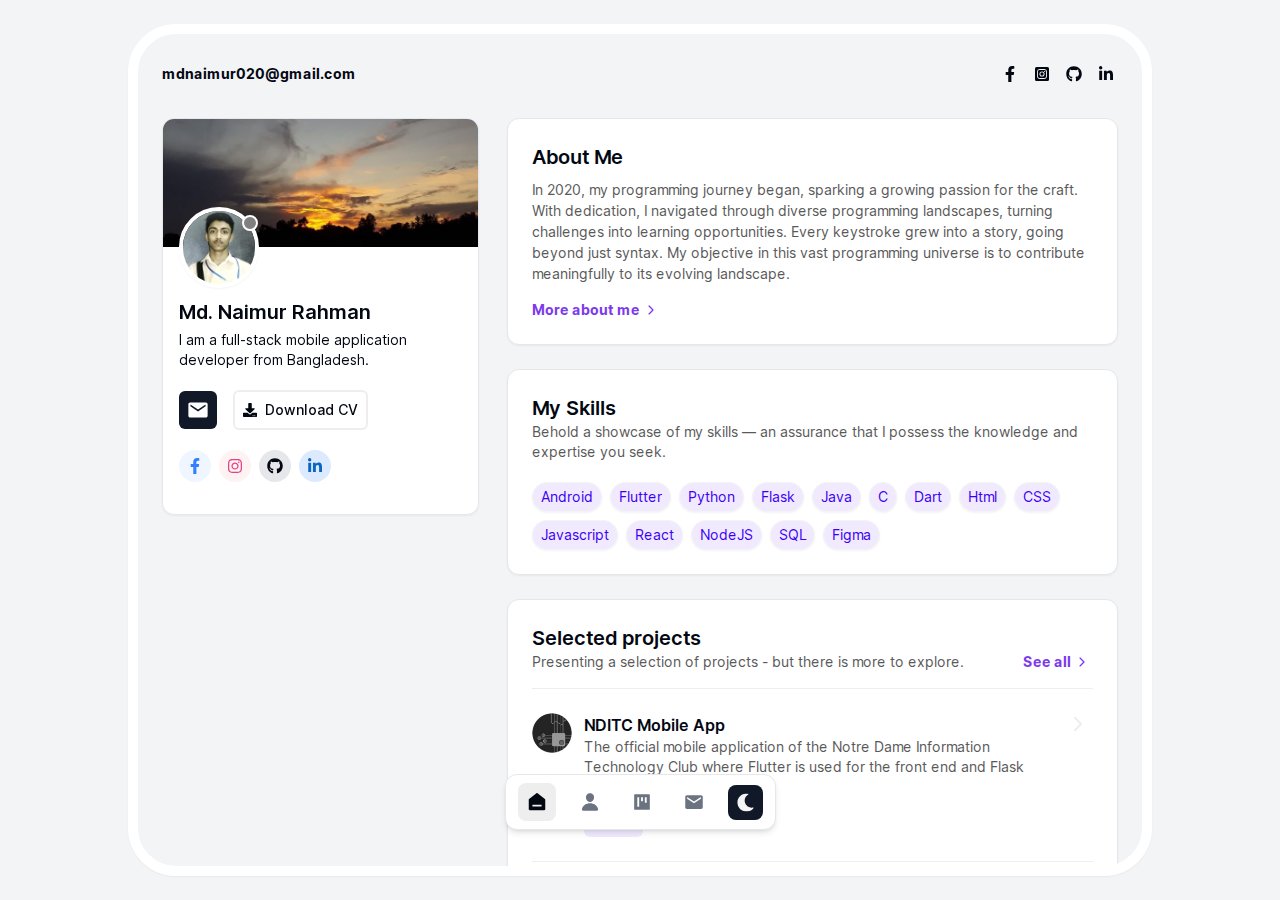
==== index.html @ 9ccd1af1 "Updates" ====
<!DOCTYPE html><html lang="en"><head><meta charSet="utf-8"/><meta name="viewport" content="width=device-width, initial-scale=1"/><link rel="preload" as="image" href="/images/cover.jpg"/><link rel="preload" as="image" href="/images/icons/nditc.png"/><link rel="preload" as="image" href="/images/icons/aide-assistant.jpeg"/><link rel="preload" as="image" href="/images/icons/askme.jpg"/><link rel="stylesheet" href="/_next/static/css/7a437bba90729d8f.css" crossorigin="" data-precedence="next"/><link rel="preload" as="script" fetchPriority="low" href="/_next/static/chunks/webpack-41cc32dece603a64.js" crossorigin=""/><script src="/_next/static/chunks/fd9d1056-c50cb70e7323352b.js" async="" crossorigin=""></script><script src="/_next/static/chunks/69-147bc4b2eac855f8.js" async="" crossorigin=""></script><script src="/_next/static/chunks/main-app-5b58b60e78ef68ae.js" async="" crossorigin=""></script><script src="/_next/static/chunks/250-7c9030cc7ca30e84.js" async=""></script><script src="/_next/static/chunks/749-1c151dd33ffb98e5.js" async=""></script><script src="/_next/static/chunks/app/page-8432485590ad1413.js" async=""></script><script src="/_next/static/chunks/app/not-found-9308281bec624e65.js" async=""></script><script src="/_next/static/chunks/5e22fd23-24fcd97c27ac4fe1.js" async=""></script><script src="/_next/static/chunks/94730671-83e2b30cf117d4aa.js" async=""></script><script src="/_next/static/chunks/9c4e2130-3d449da13546b850.js" async=""></script><script src="/_next/static/chunks/8e1d74a4-93716124d8e223fe.js" async=""></script><script src="/_next/static/chunks/479ba886-83ba6cbb63354b91.js" async=""></script><script src="/_next/static/chunks/35-6d5cb85ae615ccb4.js" async=""></script><script src="/_next/static/chunks/app/layout-26a3b3a90dadbbe2.js" async=""></script><link rel="preload" href="https://www.googletagmanager.com/gtag/js?id=G-RDVW4QEG7M" as="script"/><title>Md. Naimur Rahman</title><meta name="description" content="A full-stack mobile application developer with expertise in native Android application development, cross-platform application development with Flutter and backend development."/><meta name="author" content="Md. Naimur Rahman"/><link rel="manifest" href="https://mdnaimur0.github.io/manifest.json"/><meta name="keywords" content="Md. Naimur Rahman,naimur,mdnaimur,mdnaimur020,portfolio,website"/><meta name="creator" content="Md. Naimur Rahman"/><meta name="publisher" content="Md. Naimur Rahman"/><link rel="canonical" href="https://mdnaimur0.github.io/"/><meta name="google-site-verification" content="Xtjpzqm-ULL5RGBrvgc3NCIFp7jcQKL1RV1DxEjSZ-Q"/><meta property="og:title" content="Md. Naimur Rahman"/><meta property="og:description" content="A full-stack mobile application developer with expertise in native Android application development, cross-platform application development with Flutter and backend development."/><meta property="og:image:type" content="image/png"/><meta property="og:image:width" content="1200"/><meta property="og:image:height" content="630"/><meta property="og:image" content="https://mdnaimur0.github.io/opengraph-image.png?9628eace7b3c7e8d"/><meta name="twitter:card" content="summary_large_image"/><meta name="twitter:title" content="Md. Naimur Rahman"/><meta name="twitter:description" content="A full-stack mobile application developer with expertise in native Android application development, cross-platform application development with Flutter and backend development."/><meta name="twitter:image:type" content="image/png"/><meta name="twitter:image:width" content="1200"/><meta name="twitter:image:height" content="630"/><meta name="twitter:image" content="https://mdnaimur0.github.io/opengraph-image.png?9628eace7b3c7e8d"/><link rel="icon" href="/favicon.ico" type="image/x-icon" sizes="16x16"/><link rel="icon" href="/icon.png?e217e42e6c603a97" type="image/png" sizes="512x512"/><link rel="apple-touch-icon" href="/apple-icon.png?480850b7475132ea" type="image/png" sizes="180x180"/><script src="/_next/static/chunks/polyfills-c67a75d1b6f99dc8.js" crossorigin="" noModule=""></script></head><body class="__className_aaf875"><script>!function(){try{var d=document.documentElement,c=d.classList;c.remove('light','dark');var e=localStorage.getItem('theme');if(e){c.add(e|| '')}else{c.add('light');}if(e==='light'||e==='dark'||!e)d.style.colorScheme=e||'light'}catch(t){}}();</script><div class="flex h-full w-full flex-col overflow-hidden md:max-w-5xl md:rounded-[48px] md:border-[10px] md:border-background md:shadow-sm md:dark:border-secondary"><div class="overflow-auto md:py-5"><div class="mt-2 flex flex-wrap items-center justify-between gap-2 px-6 py-2 md:mt-0"><a href="mailto:mdnaimur020@gmail.com" target="_blank" class="text-sm font-[700] text-foreground">mdnaimur020@gmail.com</a><div class="flex gap-2"><a href="https://www.facebook.com/mdnaimur020" target="_blank" class="p-1 hover:text-primary" aria-label="Facebook account"><svg stroke="currentColor" fill="currentColor" stroke-width="0" viewBox="0 0 320 512" height="1em" width="1em" xmlns="http://www.w3.org/2000/svg"><path d="M279.14 288l14.22-92.66h-88.91v-60.13c0-25.35 12.42-50.06 52.24-50.06h40.42V6.26S260.43 0 225.36 0c-73.22 0-121.08 44.38-121.08 124.72v70.62H22.89V288h81.39v224h100.17V288z"></path></svg></a><a href="https://www.instagram.com/its_naimur" target="_blank" class="p-1  hover:text-primary" aria-label="Instagram account"><svg stroke="currentColor" fill="currentColor" stroke-width="0" viewBox="0 0 448 512" height="1em" width="1em" xmlns="http://www.w3.org/2000/svg"><path d="M224,202.66A53.34,53.34,0,1,0,277.36,256,53.38,53.38,0,0,0,224,202.66Zm124.71-41a54,54,0,0,0-30.41-30.41c-21-8.29-71-6.43-94.3-6.43s-73.25-1.93-94.31,6.43a54,54,0,0,0-30.41,30.41c-8.28,21-6.43,71.05-6.43,94.33S91,329.26,99.32,350.33a54,54,0,0,0,30.41,30.41c21,8.29,71,6.43,94.31,6.43s73.24,1.93,94.3-6.43a54,54,0,0,0,30.41-30.41c8.35-21,6.43-71.05,6.43-94.33S357.1,182.74,348.75,161.67ZM224,338a82,82,0,1,1,82-82A81.9,81.9,0,0,1,224,338Zm85.38-148.3a19.14,19.14,0,1,1,19.13-19.14A19.1,19.1,0,0,1,309.42,189.74ZM400,32H48A48,48,0,0,0,0,80V432a48,48,0,0,0,48,48H400a48,48,0,0,0,48-48V80A48,48,0,0,0,400,32ZM382.88,322c-1.29,25.63-7.14,48.34-25.85,67s-41.4,24.63-67,25.85c-26.41,1.49-105.59,1.49-132,0-25.63-1.29-48.26-7.15-67-25.85s-24.63-41.42-25.85-67c-1.49-26.42-1.49-105.61,0-132,1.29-25.63,7.07-48.34,25.85-67s41.47-24.56,67-25.78c26.41-1.49,105.59-1.49,132,0,25.63,1.29,48.33,7.15,67,25.85s24.63,41.42,25.85,67.05C384.37,216.44,384.37,295.56,382.88,322Z"></path></svg></a><a href="https://github.com/mdnaimur0" target="_blank" class="p-1  hover:text-primary" aria-label="Github account"><svg stroke="currentColor" fill="currentColor" stroke-width="0" viewBox="0 0 496 512" height="1em" width="1em" xmlns="http://www.w3.org/2000/svg"><path d="M165.9 397.4c0 2-2.3 3.6-5.2 3.6-3.3.3-5.6-1.3-5.6-3.6 0-2 2.3-3.6 5.2-3.6 3-.3 5.6 1.3 5.6 3.6zm-31.1-4.5c-.7 2 1.3 4.3 4.3 4.9 2.6 1 5.6 0 6.2-2s-1.3-4.3-4.3-5.2c-2.6-.7-5.5.3-6.2 2.3zm44.2-1.7c-2.9.7-4.9 2.6-4.6 4.9.3 2 2.9 3.3 5.9 2.6 2.9-.7 4.9-2.6 4.6-4.6-.3-1.9-3-3.2-5.9-2.9zM244.8 8C106.1 8 0 113.3 0 252c0 110.9 69.8 205.8 169.5 239.2 12.8 2.3 17.3-5.6 17.3-12.1 0-6.2-.3-40.4-.3-61.4 0 0-70 15-84.7-29.8 0 0-11.4-29.1-27.8-36.6 0 0-22.9-15.7 1.6-15.4 0 0 24.9 2 38.6 25.8 21.9 38.6 58.6 27.5 72.9 20.9 2.3-16 8.8-27.1 16-33.7-55.9-6.2-112.3-14.3-112.3-110.5 0-27.5 7.6-41.3 23.6-58.9-2.6-6.5-11.1-33.3 2.6-67.9 20.9-6.5 69 27 69 27 20-5.6 41.5-8.5 62.8-8.5s42.8 2.9 62.8 8.5c0 0 48.1-33.6 69-27 13.7 34.7 5.2 61.4 2.6 67.9 16 17.7 25.8 31.5 25.8 58.9 0 96.5-58.9 104.2-114.8 110.5 9.2 7.9 17 22.9 17 46.4 0 33.7-.3 75.4-.3 83.6 0 6.5 4.6 14.4 17.3 12.1C428.2 457.8 496 362.9 496 252 496 113.3 383.5 8 244.8 8zM97.2 352.9c-1.3 1-1 3.3.7 5.2 1.6 1.6 3.9 2.3 5.2 1 1.3-1 1-3.3-.7-5.2-1.6-1.6-3.9-2.3-5.2-1zm-10.8-8.1c-.7 1.3.3 2.9 2.3 3.9 1.6 1 3.6.7 4.3-.7.7-1.3-.3-2.9-2.3-3.9-2-.6-3.6-.3-4.3.7zm32.4 35.6c-1.6 1.3-1 4.3 1.3 6.2 2.3 2.3 5.2 2.6 6.5 1 1.3-1.3.7-4.3-1.3-6.2-2.2-2.3-5.2-2.6-6.5-1zm-11.4-14.7c-1.6 1-1.6 3.6 0 5.9 1.6 2.3 4.3 3.3 5.6 2.3 1.6-1.3 1.6-3.9 0-6.2-1.4-2.3-4-3.3-5.6-2z"></path></svg></a><a href="https://www.linkedin.com/in/mdnaimur" target="_blank" class="p-1  hover:text-primary" aria-label="Linkedin account"><svg stroke="currentColor" fill="currentColor" stroke-width="0" viewBox="0 0 448 512" height="1em" width="1em" xmlns="http://www.w3.org/2000/svg"><path d="M100.28 448H7.4V148.9h92.88zM53.79 108.1C24.09 108.1 0 83.5 0 53.8a53.79 53.79 0 0 1 107.58 0c0 29.7-24.1 54.3-53.79 54.3zM447.9 448h-92.68V302.4c0-34.7-.7-79.2-48.29-79.2-48.29 0-55.69 37.7-55.69 76.7V448h-92.78V148.9h89.08v40.8h1.3c12.4-23.5 42.69-48.3 87.88-48.3 94 0 111.28 61.9 111.28 142.3V448z"></path></svg></a></div></div><main class="flex-grow"><div class="grid auto-cols-fr grid-cols-[1fr] grid-rows-[auto] items-start gap-x-7 gap-y-6 p-6 md:grid-cols-[.7fr_1fr] md:gap-y-7 lg:grid-cols-[.52fr_1fr]"><div class="rounded-xl border bg-background text-foreground shadow-sm dark:bg-secondary overflow-hidden md:sticky md:top-3 undefined" style="text-decoration:none"><img class="w-full z-0 h-24 md:h-32 object-cover" src="/images/cover.jpg" alt="Sky Background"/><div class="-mt-10 px-4 text-center md:text-start"><div class="z-10 relative inline-block mb-1"><img alt="Md. Naimur Rahman" loading="lazy" width="80" height="80" decoding="async" data-nimg="1" class="rounded-full border-4 border-[white] shadow-sm undefined" style="color:transparent" src="/images/md-naimur-rahman-80.jpg"/><div class="absolute top-2 right-px w-4 h-4 rounded-full bg-[grey] border-2 border-[white]" title="Not Available"></div></div><h1 class="mb-1 text-xl font-[600]">Md. Naimur Rahman</h1><p class="mb-5 text-sm grey">I am a full-stack mobile application developer from Bangladesh.</p><div class="flex gap-4 mb-5 items-center justify-center md:justify-start"><a title="Contact" class="flex items-center" href="/contact/"><svg stroke="currentColor" fill="currentColor" stroke-width="0" viewBox="0 0 512 512" class="p-2 text-background bg-secondary-foreground rounded-md hover:bg-slate-600 hover:scale-95" height="38" width="38" xmlns="http://www.w3.org/2000/svg"><path d="M437.332 80H74.668C51.199 80 32 99.198 32 122.667v266.666C32 412.802 51.199 432 74.668 432h362.664C460.801 432 480 412.802 480 389.333V122.667C480 99.198 460.801 80 437.332 80zM432 170.667L256 288 80 170.667V128l176 117.333L432 128v42.667z"></path></svg></a><a class="flex w-fit items-center gap-2 rounded-md border-2 border-divider px-2 py-2 text-sm font-[500] text-foreground transition duration-300 ease-in-out hover:scale-95 hover:border-foreground hover:bg-foreground hover:text-background" href="/files/cv-of-mdnaimur020@gmail.com.pdf" target="_blank"><svg stroke="currentColor" fill="currentColor" stroke-width="0" viewBox="0 0 512 512" height="1em" width="1em" xmlns="http://www.w3.org/2000/svg"><path d="M216 0h80c13.3 0 24 10.7 24 24v168h87.7c17.8 0 26.7 21.5 14.1 34.1L269.7 378.3c-7.5 7.5-19.8 7.5-27.3 0L90.1 226.1c-12.6-12.6-3.7-34.1 14.1-34.1H192V24c0-13.3 10.7-24 24-24zm296 376v112c0 13.3-10.7 24-24 24H24c-13.3 0-24-10.7-24-24V376c0-13.3 10.7-24 24-24h146.7l49 49c20.1 20.1 52.5 20.1 72.6 0l49-49H488c13.3 0 24 10.7 24 24zm-124 88c0-11-9-20-20-20s-20 9-20 20 9 20 20 20 20-9 20-20zm64 0c0-11-9-20-20-20s-20 9-20 20 9 20 20 20 20-9 20-20z"></path></svg> Download CV</a></div><div class="flex items-center justify-center gap-2 mb-8 md:justify-start"><a href="https://www.facebook.com/mdnaimur020" target="_blank" class="rounded-full bg-blue-50 p-2 text-[#337fff] hover:-translate-y-px dark:bg-[#526f9e77]" aria-label="Facebook account"><svg stroke="currentColor" fill="currentColor" stroke-width="0" viewBox="0 0 320 512" height="1em" width="1em" xmlns="http://www.w3.org/2000/svg"><path d="M279.14 288l14.22-92.66h-88.91v-60.13c0-25.35 12.42-50.06 52.24-50.06h40.42V6.26S260.43 0 225.36 0c-73.22 0-121.08 44.38-121.08 124.72v70.62H22.89V288h81.39v224h100.17V288z"></path></svg></a><a href="https://www.instagram.com/its_naimur" target="_blank" class="rounded-full bg-red-50 p-2 text-[#e44385] hover:-translate-y-px dark:bg-[#7b5b5b76]" aria-label="Instagram account"><svg stroke="currentColor" fill="currentColor" stroke-width="0" viewBox="0 0 448 512" height="1em" width="1em" xmlns="http://www.w3.org/2000/svg"><path d="M224.1 141c-63.6 0-114.9 51.3-114.9 114.9s51.3 114.9 114.9 114.9S339 319.5 339 255.9 287.7 141 224.1 141zm0 189.6c-41.1 0-74.7-33.5-74.7-74.7s33.5-74.7 74.7-74.7 74.7 33.5 74.7 74.7-33.6 74.7-74.7 74.7zm146.4-194.3c0 14.9-12 26.8-26.8 26.8-14.9 0-26.8-12-26.8-26.8s12-26.8 26.8-26.8 26.8 12 26.8 26.8zm76.1 27.2c-1.7-35.9-9.9-67.7-36.2-93.9-26.2-26.2-58-34.4-93.9-36.2-37-2.1-147.9-2.1-184.9 0-35.8 1.7-67.6 9.9-93.9 36.1s-34.4 58-36.2 93.9c-2.1 37-2.1 147.9 0 184.9 1.7 35.9 9.9 67.7 36.2 93.9s58 34.4 93.9 36.2c37 2.1 147.9 2.1 184.9 0 35.9-1.7 67.7-9.9 93.9-36.2 26.2-26.2 34.4-58 36.2-93.9 2.1-37 2.1-147.8 0-184.8zM398.8 388c-7.8 19.6-22.9 34.7-42.6 42.6-29.5 11.7-99.5 9-132.1 9s-102.7 2.6-132.1-9c-19.6-7.8-34.7-22.9-42.6-42.6-11.7-29.5-9-99.5-9-132.1s-2.6-102.7 9-132.1c7.8-19.6 22.9-34.7 42.6-42.6 29.5-11.7 99.5-9 132.1-9s102.7-2.6 132.1 9c19.6 7.8 34.7 22.9 42.6 42.6 11.7 29.5 9 99.5 9 132.1s2.7 102.7-9 132.1z"></path></svg></a><a href="https://github.com/mdnaimur0" target="_blank" class="rounded-full bg-gray-200 p-2 text-foreground hover:-translate-y-px dark:bg-gray-700" aria-label="Github account"><svg stroke="currentColor" fill="currentColor" stroke-width="0" viewBox="0 0 496 512" height="1em" width="1em" xmlns="http://www.w3.org/2000/svg"><path d="M165.9 397.4c0 2-2.3 3.6-5.2 3.6-3.3.3-5.6-1.3-5.6-3.6 0-2 2.3-3.6 5.2-3.6 3-.3 5.6 1.3 5.6 3.6zm-31.1-4.5c-.7 2 1.3 4.3 4.3 4.9 2.6 1 5.6 0 6.2-2s-1.3-4.3-4.3-5.2c-2.6-.7-5.5.3-6.2 2.3zm44.2-1.7c-2.9.7-4.9 2.6-4.6 4.9.3 2 2.9 3.3 5.9 2.6 2.9-.7 4.9-2.6 4.6-4.6-.3-1.9-3-3.2-5.9-2.9zM244.8 8C106.1 8 0 113.3 0 252c0 110.9 69.8 205.8 169.5 239.2 12.8 2.3 17.3-5.6 17.3-12.1 0-6.2-.3-40.4-.3-61.4 0 0-70 15-84.7-29.8 0 0-11.4-29.1-27.8-36.6 0 0-22.9-15.7 1.6-15.4 0 0 24.9 2 38.6 25.8 21.9 38.6 58.6 27.5 72.9 20.9 2.3-16 8.8-27.1 16-33.7-55.9-6.2-112.3-14.3-112.3-110.5 0-27.5 7.6-41.3 23.6-58.9-2.6-6.5-11.1-33.3 2.6-67.9 20.9-6.5 69 27 69 27 20-5.6 41.5-8.5 62.8-8.5s42.8 2.9 62.8 8.5c0 0 48.1-33.6 69-27 13.7 34.7 5.2 61.4 2.6 67.9 16 17.7 25.8 31.5 25.8 58.9 0 96.5-58.9 104.2-114.8 110.5 9.2 7.9 17 22.9 17 46.4 0 33.7-.3 75.4-.3 83.6 0 6.5 4.6 14.4 17.3 12.1C428.2 457.8 496 362.9 496 252 496 113.3 383.5 8 244.8 8zM97.2 352.9c-1.3 1-1 3.3.7 5.2 1.6 1.6 3.9 2.3 5.2 1 1.3-1 1-3.3-.7-5.2-1.6-1.6-3.9-2.3-5.2-1zm-10.8-8.1c-.7 1.3.3 2.9 2.3 3.9 1.6 1 3.6.7 4.3-.7.7-1.3-.3-2.9-2.3-3.9-2-.6-3.6-.3-4.3.7zm32.4 35.6c-1.6 1.3-1 4.3 1.3 6.2 2.3 2.3 5.2 2.6 6.5 1 1.3-1.3.7-4.3-1.3-6.2-2.2-2.3-5.2-2.6-6.5-1zm-11.4-14.7c-1.6 1-1.6 3.6 0 5.9 1.6 2.3 4.3 3.3 5.6 2.3 1.6-1.3 1.6-3.9 0-6.2-1.4-2.3-4-3.3-5.6-2z"></path></svg></a><a href="https://www.linkedin.com/in/mdnaimur" target="_blank" class="rounded-full bg-blue-100 p-2 text-[#0a66c2] hover:-translate-y-px dark:bg-[#36516c70]" aria-label="Linkedin account"><svg stroke="currentColor" fill="currentColor" stroke-width="0" viewBox="0 0 448 512" height="1em" width="1em" xmlns="http://www.w3.org/2000/svg"><path d="M100.28 448H7.4V148.9h92.88zM53.79 108.1C24.09 108.1 0 83.5 0 53.8a53.79 53.79 0 0 1 107.58 0c0 29.7-24.1 54.3-53.79 54.3zM447.9 448h-92.68V302.4c0-34.7-.7-79.2-48.29-79.2-48.29 0-55.69 37.7-55.69 76.7V448h-92.78V148.9h89.08v40.8h1.3c12.4-23.5 42.69-48.3 87.88-48.3 94 0 111.28 61.9 111.28 142.3V448z"></path></svg></a></div></div></div><div><div class="rounded-xl border bg-background text-foreground shadow-sm dark:bg-secondary mb-6 p-6" style="text-decoration:none"><h2 class="mb-2 text-xl font-[600]">About Me</h2><p class="mb-4 text-sm leading-normal text-grey">In 2020, my programming journey began, sparking a growing passion for the craft. With dedication, I navigated through diverse programming landscapes, turning challenges into learning opportunities. Every keystroke grew into a story, going beyond just syntax. My objective in this vast programming universe is to contribute meaningfully to its evolving landscape.</p><a class="me-1 flex items-center gap-1 text-sm font-[700] text-primary transition duration-300 ease-in-out hover:me-0 hover:gap-2 hover:text-foreground" aria-label="Read more about me" href="/about/"><span class="whitespace-nowrap text-sm">More about me</span><svg stroke="currentColor" fill="currentColor" stroke-width="0" viewBox="0 0 512 512" height="1em" width="1em" xmlns="http://www.w3.org/2000/svg"><path d="M294.1 256L167 129c-9.4-9.4-9.4-24.6 0-33.9s24.6-9.3 34 0L345 239c9.1 9.1 9.3 23.7.7 33.1L201.1 417c-4.7 4.7-10.9 7-17 7s-12.3-2.3-17-7c-9.4-9.4-9.4-24.6 0-33.9l127-127.1z"></path></svg></a></div><div class="rounded-xl border bg-background text-foreground shadow-sm dark:bg-secondary mb-6 p-6" style="text-decoration:none"><h2 class="text-xl font-[600]">My Skills</h2><p class="mb-5 text-sm text-grey">Behold a showcase of my skills — an assurance that I possess the knowledge and expertise you seek.</p><ul role="list" class="flex flex-wrap items-start justify-start gap-2 undefined"><li class="inline-block cursor-default rounded-full border border-secondary bg-[#f1eaff] px-2 py-1 text-sm text-[#3A00F5] shadow-sm hover:scale-105 dark:border-none dark:bg-purple-700 dark:bg-opacity-20 dark:text-foreground">Android</li><li class="inline-block cursor-default rounded-full border border-secondary bg-[#f1eaff] px-2 py-1 text-sm text-[#3A00F5] shadow-sm hover:scale-105 dark:border-none dark:bg-purple-700 dark:bg-opacity-20 dark:text-foreground">Flutter</li><li class="inline-block cursor-default rounded-full border border-secondary bg-[#f1eaff] px-2 py-1 text-sm text-[#3A00F5] shadow-sm hover:scale-105 dark:border-none dark:bg-purple-700 dark:bg-opacity-20 dark:text-foreground">Python</li><li class="inline-block cursor-default rounded-full border border-secondary bg-[#f1eaff] px-2 py-1 text-sm text-[#3A00F5] shadow-sm hover:scale-105 dark:border-none dark:bg-purple-700 dark:bg-opacity-20 dark:text-foreground">Flask</li><li class="inline-block cursor-default rounded-full border border-secondary bg-[#f1eaff] px-2 py-1 text-sm text-[#3A00F5] shadow-sm hover:scale-105 dark:border-none dark:bg-purple-700 dark:bg-opacity-20 dark:text-foreground">Java</li><li class="inline-block cursor-default rounded-full border border-secondary bg-[#f1eaff] px-2 py-1 text-sm text-[#3A00F5] shadow-sm hover:scale-105 dark:border-none dark:bg-purple-700 dark:bg-opacity-20 dark:text-foreground">C</li><li class="inline-block cursor-default rounded-full border border-secondary bg-[#f1eaff] px-2 py-1 text-sm text-[#3A00F5] shadow-sm hover:scale-105 dark:border-none dark:bg-purple-700 dark:bg-opacity-20 dark:text-foreground">Dart</li><li class="inline-block cursor-default rounded-full border border-secondary bg-[#f1eaff] px-2 py-1 text-sm text-[#3A00F5] shadow-sm hover:scale-105 dark:border-none dark:bg-purple-700 dark:bg-opacity-20 dark:text-foreground">Html</li><li class="inline-block cursor-default rounded-full border border-secondary bg-[#f1eaff] px-2 py-1 text-sm text-[#3A00F5] shadow-sm hover:scale-105 dark:border-none dark:bg-purple-700 dark:bg-opacity-20 dark:text-foreground">CSS</li><li class="inline-block cursor-default rounded-full border border-secondary bg-[#f1eaff] px-2 py-1 text-sm text-[#3A00F5] shadow-sm hover:scale-105 dark:border-none dark:bg-purple-700 dark:bg-opacity-20 dark:text-foreground">Javascript</li><li class="inline-block cursor-default rounded-full border border-secondary bg-[#f1eaff] px-2 py-1 text-sm text-[#3A00F5] shadow-sm hover:scale-105 dark:border-none dark:bg-purple-700 dark:bg-opacity-20 dark:text-foreground">React</li><li class="inline-block cursor-default rounded-full border border-secondary bg-[#f1eaff] px-2 py-1 text-sm text-[#3A00F5] shadow-sm hover:scale-105 dark:border-none dark:bg-purple-700 dark:bg-opacity-20 dark:text-foreground">NodeJS</li><li class="inline-block cursor-default rounded-full border border-secondary bg-[#f1eaff] px-2 py-1 text-sm text-[#3A00F5] shadow-sm hover:scale-105 dark:border-none dark:bg-purple-700 dark:bg-opacity-20 dark:text-foreground">SQL</li><li class="inline-block cursor-default rounded-full border border-secondary bg-[#f1eaff] px-2 py-1 text-sm text-[#3A00F5] shadow-sm hover:scale-105 dark:border-none dark:bg-purple-700 dark:bg-opacity-20 dark:text-foreground">Figma</li></ul></div><div class="rounded-xl border bg-background text-foreground shadow-sm dark:bg-secondary p-6" style="text-decoration:none"><div class="mb-4 flex flex-col justify-between gap-2 sm:max-md:flex-row sm:max-md:items-center lg:flex-row"><div class="w-full"><h2 class="text-xl font-[600]">Selected projects</h2><p class="text-sm text-grey">Presenting a selection of projects - but there is more to explore.</p></div><a class="me-1 flex items-center gap-1 text-sm font-[700] text-primary transition duration-300 ease-in-out hover:me-0 hover:gap-2 hover:text-foreground mt-auto" href="/projects/"><span class="whitespace-nowrap text-sm">See all</span><svg stroke="currentColor" fill="currentColor" stroke-width="0" viewBox="0 0 512 512" height="1em" width="1em" xmlns="http://www.w3.org/2000/svg"><path d="M294.1 256L167 129c-9.4-9.4-9.4-24.6 0-33.9s24.6-9.3 34 0L345 239c9.1 9.1 9.3 23.7.7 33.1L201.1 417c-4.7 4.7-10.9 7-17 7s-12.3-2.3-17-7c-9.4-9.4-9.4-24.6 0-33.9l127-127.1z"></path></svg></a></div><div class="mb-6 h-px w-full bg-divider"></div><ul role="list" class="divide-y divide-divider"><li class="group/item cursor-pointer pb-6 pt-6 first:pt-0 last:pb-0 undefined"><a class="flex flex-col gap-3 sm:flex-row" href="/projects/nditc-mobile-app/"><img class="h-10 w-10 rounded-full object-cover" alt="NDITC Mobile App" src="/images/icons/nditc.png" width="40" height="40"/><div class="flex gap-2"><div><h3 class="text-base font-[600] group-hover/item:text-primary">NDITC Mobile App</h3><p class="mb-3 text-sm text-grey dark:text-gray-400">The official mobile application of the Notre Dame Information Technology Club where Flutter is used for the front end and Flask (Python) for the back end</p><div class="hidden flex-col items-start gap-3 sm:max-md:flex-row sm:max-md:items-center md:flex lg:flex-row lg:items-center"><div class="inline-block rounded-md bg-[#f1eaff] px-2 py-1 text-sm text-[#3A00F5] dark:bg-purple-700 dark:bg-opacity-20 dark:text-foreground">Flutter</div><div class="flex items-center justify-center gap-1 text-xs text-grey dark:text-gray-400"><svg stroke="currentColor" fill="currentColor" stroke-width="0" viewBox="0 0 24 24" height="1em" width="1em" xmlns="http://www.w3.org/2000/svg"><path d="M1 12C1 5.925 5.925 1 12 1s11 4.925 11 11-4.925 11-11 11S1 18.075 1 12Zm11.575-4.75a.825.825 0 1 0-1.65 0v5.5c0 .296.159.57.416.716l3.5 2a.825.825 0 0 0 .818-1.432l-3.084-1.763Z"></path></svg> <!-- -->Jun 2023</div></div></div><div class="me-1 text-divider transition duration-500 ease-in-out group-hover/item:me-0 group-hover/item:ps-1 group-hover/item:text-primary"><svg stroke="currentColor" fill="currentColor" stroke-width="0" viewBox="0 0 512 512" height="22" width="22" xmlns="http://www.w3.org/2000/svg"><path d="M294.1 256L167 129c-9.4-9.4-9.4-24.6 0-33.9s24.6-9.3 34 0L345 239c9.1 9.1 9.3 23.7.7 33.1L201.1 417c-4.7 4.7-10.9 7-17 7s-12.3-2.3-17-7c-9.4-9.4-9.4-24.6 0-33.9l127-127.1z"></path></svg></div></div></a></li><li class="group/item cursor-pointer pb-6 pt-6 first:pt-0 last:pb-0 undefined"><a class="flex flex-col gap-3 sm:flex-row" href="/projects/aide-assistant/"><img class="h-10 w-10 rounded-full object-cover" alt="AIDE Assistant" src="/images/icons/aide-assistant.jpeg" width="40" height="40"/><div class="flex gap-2"><div><h3 class="text-base font-[600] group-hover/item:text-primary">AIDE Assistant</h3><p class="mb-3 text-sm text-grey dark:text-gray-400">A native android application that helps to build android applications with AIDE - Android IDE</p><div class="hidden flex-col items-start gap-3 sm:max-md:flex-row sm:max-md:items-center md:flex lg:flex-row lg:items-center"><div class="inline-block rounded-md bg-[#f1eaff] px-2 py-1 text-sm text-[#3A00F5] dark:bg-purple-700 dark:bg-opacity-20 dark:text-foreground">Android</div><div class="flex items-center justify-center gap-1 text-xs text-grey dark:text-gray-400"><svg stroke="currentColor" fill="currentColor" stroke-width="0" viewBox="0 0 24 24" height="1em" width="1em" xmlns="http://www.w3.org/2000/svg"><path d="M1 12C1 5.925 5.925 1 12 1s11 4.925 11 11-4.925 11-11 11S1 18.075 1 12Zm11.575-4.75a.825.825 0 1 0-1.65 0v5.5c0 .296.159.57.416.716l3.5 2a.825.825 0 0 0 .818-1.432l-3.084-1.763Z"></path></svg> <!-- -->Oct 2021</div></div></div><div class="me-1 text-divider transition duration-500 ease-in-out group-hover/item:me-0 group-hover/item:ps-1 group-hover/item:text-primary"><svg stroke="currentColor" fill="currentColor" stroke-width="0" viewBox="0 0 512 512" height="22" width="22" xmlns="http://www.w3.org/2000/svg"><path d="M294.1 256L167 129c-9.4-9.4-9.4-24.6 0-33.9s24.6-9.3 34 0L345 239c9.1 9.1 9.3 23.7.7 33.1L201.1 417c-4.7 4.7-10.9 7-17 7s-12.3-2.3-17-7c-9.4-9.4-9.4-24.6 0-33.9l127-127.1z"></path></svg></div></div></a></li><li class="group/item cursor-pointer pb-6 pt-6 first:pt-0 last:pb-0 undefined"><a class="flex flex-col gap-3 sm:flex-row" href="/projects/askme-bot/"><img class="h-10 w-10 rounded-full object-cover" alt="AskMe Telegram bot" src="/images/icons/askme.jpg" width="40" height="40"/><div class="flex gap-2"><div><h3 class="text-base font-[600] group-hover/item:text-primary">AskMe Telegram bot</h3><p class="mb-3 text-sm text-grey dark:text-gray-400">An AI chatbot, crafted with the ChatGPT API, to effectively respond to user inquiries, built using Python</p><div class="hidden flex-col items-start gap-3 sm:max-md:flex-row sm:max-md:items-center md:flex lg:flex-row lg:items-center"><div class="inline-block rounded-md bg-[#f1eaff] px-2 py-1 text-sm text-[#3A00F5] dark:bg-purple-700 dark:bg-opacity-20 dark:text-foreground">Telegram Bot</div><div class="flex items-center justify-center gap-1 text-xs text-grey dark:text-gray-400"><svg stroke="currentColor" fill="currentColor" stroke-width="0" viewBox="0 0 24 24" height="1em" width="1em" xmlns="http://www.w3.org/2000/svg"><path d="M1 12C1 5.925 5.925 1 12 1s11 4.925 11 11-4.925 11-11 11S1 18.075 1 12Zm11.575-4.75a.825.825 0 1 0-1.65 0v5.5c0 .296.159.57.416.716l3.5 2a.825.825 0 0 0 .818-1.432l-3.084-1.763Z"></path></svg> <!-- -->Aug 2023</div></div></div><div class="me-1 text-divider transition duration-500 ease-in-out group-hover/item:me-0 group-hover/item:ps-1 group-hover/item:text-primary"><svg stroke="currentColor" fill="currentColor" stroke-width="0" viewBox="0 0 512 512" height="22" width="22" xmlns="http://www.w3.org/2000/svg"><path d="M294.1 256L167 129c-9.4-9.4-9.4-24.6 0-33.9s24.6-9.3 34 0L345 239c9.1 9.1 9.3 23.7.7 33.1L201.1 417c-4.7 4.7-10.9 7-17 7s-12.3-2.3-17-7c-9.4-9.4-9.4-24.6 0-33.9l127-127.1z"></path></svg></div></div></a></li></ul></div></div></div></main><div class="flex items-center justify-center px-6 pb-10 pt-10 text-center"><p class="text-grey">Copyright © <!-- -->2024<!-- --> by Md. Naimur Rahman | All Rights Reserved</p></div><div class="z-50 bottom-8 md:bottom-4 mt-auto mb-2 mx-auto px-5 sticky bg-[transparent] w-fit"><div class="flex items-center justify-between px-3 py-2 gap-4 border border-border rounded-xl shadow-md bg-background dark:bg-secondary"><a title="Home" class="p-2 rounded-lg hover:bg-[#eee] dark:hover:bg-[#373851] hover:text-foreground flex items-center justify-center bg-[#eee] dark:bg-[#373851] text-foreground" href="/"><svg stroke="currentColor" fill="currentColor" stroke-width="0" viewBox="0 0 24 24" height="22" width="22" xmlns="http://www.w3.org/2000/svg"><path d="M21 19.9997C21 20.552 20.5523 20.9997 20 20.9997H4C3.44772 20.9997 3 20.552 3 19.9997V9.48882C3 9.18023 3.14247 8.88893 3.38606 8.69947L11.3861 2.47725C11.7472 2.19639 12.2528 2.19639 12.6139 2.47725L20.6139 8.69947C20.8575 8.88893 21 9.18023 21 9.48882V19.9997ZM7 14.9997V16.9997H17V14.9997H7Z"></path></svg></a><a title="About" class="p-2 rounded-lg hover:bg-[#eee] dark:hover:bg-[#373851] hover:text-foreground flex items-center justify-center text-muted-foreground" href="/about/"><svg stroke="currentColor" fill="currentColor" stroke-width="0" viewBox="0 0 512 512" height="20" width="20" xmlns="http://www.w3.org/2000/svg"><path d="M332.64 64.58C313.18 43.57 286 32 256 32c-30.16 0-57.43 11.5-76.8 32.38-19.58 21.11-29.12 49.8-26.88 80.78C156.76 206.28 203.27 256 256 256s99.16-49.71 103.67-110.82c2.27-30.7-7.33-59.33-27.03-80.6zM432 480H80a31 31 0 0 1-24.2-11.13c-6.5-7.77-9.12-18.38-7.18-29.11C57.06 392.94 83.4 353.61 124.8 326c36.78-24.51 83.37-38 131.2-38s94.42 13.5 131.2 38c41.4 27.6 67.74 66.93 76.18 113.75 1.94 10.73-.68 21.34-7.18 29.11A31 31 0 0 1 432 480z"></path></svg></a><a title="Projects" class="p-2 rounded-lg hover:bg-[#eee] dark:hover:bg-[#373851] hover:text-foreground flex items-center justify-center text-muted-foreground" href="/projects/"><svg stroke="currentColor" fill="currentColor" stroke-width="0" viewBox="0 0 1024 1024" height="20" width="20" xmlns="http://www.w3.org/2000/svg"><path d="M880 112H144c-17.7 0-32 14.3-32 32v736c0 17.7 14.3 32 32 32h736c17.7 0 32-14.3 32-32V144c0-17.7-14.3-32-32-32zM368 744c0 4.4-3.6 8-8 8h-80c-4.4 0-8-3.6-8-8V280c0-4.4 3.6-8 8-8h80c4.4 0 8 3.6 8 8v464zm192-280c0 4.4-3.6 8-8 8h-80c-4.4 0-8-3.6-8-8V280c0-4.4 3.6-8 8-8h80c4.4 0 8 3.6 8 8v184zm192 72c0 4.4-3.6 8-8 8h-80c-4.4 0-8-3.6-8-8V280c0-4.4 3.6-8 8-8h80c4.4 0 8 3.6 8 8v256z"></path></svg></a><a title="Contact" class="p-2 rounded-lg hover:bg-[#eee] dark:hover:bg-[#373851] hover:text-foreground flex items-center justify-center text-muted-foreground" href="/contact/"><svg stroke="currentColor" fill="currentColor" stroke-width="0" viewBox="0 0 512 512" height="20" width="20" xmlns="http://www.w3.org/2000/svg"><path d="M437.332 80H74.668C51.199 80 32 99.198 32 122.667v266.666C32 412.802 51.199 432 74.668 432h362.664C460.801 432 480 412.802 480 389.333V122.667C480 99.198 460.801 80 437.332 80zM432 170.667L256 288 80 170.667V128l176 117.333L432 128v42.667z"></path></svg></a><button class="p-2 border-none rounded-lg bg-secondary-foreground text-secondary hover:bg-muted-foreground hover:text-muted flex items-center justify-center"><svg stroke="currentColor" fill="currentColor" stroke-width="0" viewBox="0 0 512 512" class="absolute rotate-90 scale-0 transition-all dark:rotate-0 dark:scale-100" aria-label="Switch to light theme" height="19" width="19" xmlns="http://www.w3.org/2000/svg"><path d="M256 160c-52.9 0-96 43.1-96 96s43.1 96 96 96 96-43.1 96-96-43.1-96-96-96zm246.4 80.5l-94.7-47.3 33.5-100.4c4.5-13.6-8.4-26.5-21.9-21.9l-100.4 33.5-47.4-94.8c-6.4-12.8-24.6-12.8-31 0l-47.3 94.7L92.7 70.8c-13.6-4.5-26.5 8.4-21.9 21.9l33.5 100.4-94.7 47.4c-12.8 6.4-12.8 24.6 0 31l94.7 47.3-33.5 100.5c-4.5 13.6 8.4 26.5 21.9 21.9l100.4-33.5 47.3 94.7c6.4 12.8 24.6 12.8 31 0l47.3-94.7 100.4 33.5c13.6 4.5 26.5-8.4 21.9-21.9l-33.5-100.4 94.7-47.3c13-6.5 13-24.7.2-31.1zm-155.9 106c-49.9 49.9-131.1 49.9-181 0-49.9-49.9-49.9-131.1 0-181 49.9-49.9 131.1-49.9 181 0 49.9 49.9 49.9 131.1 0 181z"></path></svg><svg stroke="currentColor" fill="currentColor" stroke-width="0" viewBox="0 0 512 512" class="rotate-0 scale-95 transition-all dark:-rotate-90 dark:scale-0" aria-label="Switch to dark theme" height="19" width="19" xmlns="http://www.w3.org/2000/svg"><path d="M283.211 512c78.962 0 151.079-35.925 198.857-94.792 7.068-8.708-.639-21.43-11.562-19.35-124.203 23.654-238.262-71.576-238.262-196.954 0-72.222 38.662-138.635 101.498-174.394 9.686-5.512 7.25-20.197-3.756-22.23A258.156 258.156 0 0 0 283.211 0c-141.309 0-256 114.511-256 256 0 141.309 114.511 256 256 256z"></path></svg></button></div></div></div></div><script src="/_next/static/chunks/webpack-41cc32dece603a64.js" crossorigin="" async=""></script><script>(self.__next_f=self.__next_f||[]).push([0]);self.__next_f.push([2,null])</script><script>self.__next_f.push([1,"1:HL[\"/_next/static/css/7a437bba90729d8f.css\",\"style\",{\"crossOrigin\":\"\"}]\n0:\"$L2\"\n"])</script><script>self.__next_f.push([1,"3:I[7690,[],\"\"]\n5:I[1749,[\"250\",\"static/chunks/250-7c9030cc7ca30e84.js\",\"749\",\"static/chunks/749-1c151dd33ffb98e5.js\",\"931\",\"static/chunks/app/page-8432485590ad1413.js\"],\"Image\"]\n6:I[5250,[\"250\",\"static/chunks/250-7c9030cc7ca30e84.js\",\"160\",\"static/chunks/app/not-found-9308281bec624e65.js\"],\"\"]\n8:I[6097,[\"452\",\"static/chunks/5e22fd23-24fcd97c27ac4fe1.js\",\"522\",\"static/chunks/94730671-83e2b30cf117d4aa.js\",\"706\",\"static/chunks/9c4e2130-3d449da13546b850.js\",\"699\",\"static/chunks/8e1d74a4-93716124d8e223fe.js\",\"2"])</script><script>self.__next_f.push([1,"59\",\"static/chunks/479ba886-83ba6cbb63354b91.js\",\"250\",\"static/chunks/250-7c9030cc7ca30e84.js\",\"35\",\"static/chunks/35-6d5cb85ae615ccb4.js\",\"185\",\"static/chunks/app/layout-26a3b3a90dadbbe2.js\"],\"ThemeProvider\"]\na:I[5613,[],\"\"]\nb:I[1778,[],\"\"]\nc:I[1083,[\"452\",\"static/chunks/5e22fd23-24fcd97c27ac4fe1.js\",\"522\",\"static/chunks/94730671-83e2b30cf117d4aa.js\",\"706\",\"static/chunks/9c4e2130-3d449da13546b850.js\",\"699\",\"static/chunks/8e1d74a4-93716124d8e223fe.js\",\"259\",\"static/chunks/479ba886-83ba6cbb63354b91.js\",\"250\""])</script><script>self.__next_f.push([1,",\"static/chunks/250-7c9030cc7ca30e84.js\",\"35\",\"static/chunks/35-6d5cb85ae615ccb4.js\",\"185\",\"static/chunks/app/layout-26a3b3a90dadbbe2.js\"],\"\"]\nd:I[5935,[\"452\",\"static/chunks/5e22fd23-24fcd97c27ac4fe1.js\",\"522\",\"static/chunks/94730671-83e2b30cf117d4aa.js\",\"706\",\"static/chunks/9c4e2130-3d449da13546b850.js\",\"699\",\"static/chunks/8e1d74a4-93716124d8e223fe.js\",\"259\",\"static/chunks/479ba886-83ba6cbb63354b91.js\",\"250\",\"static/chunks/250-7c9030cc7ca30e84.js\",\"35\",\"static/chunks/35-6d5cb85ae615ccb4.js\",\"185\",\"static/"])</script><script>self.__next_f.push([1,"chunks/app/layout-26a3b3a90dadbbe2.js\"],\"\"]\nf:I[8955,[],\"\"]\n7:T518,"])</script><script>self.__next_f.push([1,"M165.9 397.4c0 2-2.3 3.6-5.2 3.6-3.3.3-5.6-1.3-5.6-3.6 0-2 2.3-3.6 5.2-3.6 3-.3 5.6 1.3 5.6 3.6zm-31.1-4.5c-.7 2 1.3 4.3 4.3 4.9 2.6 1 5.6 0 6.2-2s-1.3-4.3-4.3-5.2c-2.6-.7-5.5.3-6.2 2.3zm44.2-1.7c-2.9.7-4.9 2.6-4.6 4.9.3 2 2.9 3.3 5.9 2.6 2.9-.7 4.9-2.6 4.6-4.6-.3-1.9-3-3.2-5.9-2.9zM244.8 8C106.1 8 0 113.3 0 252c0 110.9 69.8 205.8 169.5 239.2 12.8 2.3 17.3-5.6 17.3-12.1 0-6.2-.3-40.4-.3-61.4 0 0-70 15-84.7-29.8 0 0-11.4-29.1-27.8-36.6 0 0-22.9-15.7 1.6-15.4 0 0 24.9 2 38.6 25.8 21.9 38.6 58.6 27.5 72.9 20.9 2.3-16 8.8-27.1 16-33.7-55.9-6.2-112.3-14.3-112.3-110.5 0-27.5 7.6-41.3 23.6-58.9-2.6-6.5-11.1-33.3 2.6-67.9 20.9-6.5 69 27 69 27 20-5.6 41.5-8.5 62.8-8.5s42.8 2.9 62.8 8.5c0 0 48.1-33.6 69-27 13.7 34.7 5.2 61.4 2.6 67.9 16 17.7 25.8 31.5 25.8 58.9 0 96.5-58.9 104.2-114.8 110.5 9.2 7.9 17 22.9 17 46.4 0 33.7-.3 75.4-.3 83.6 0 6.5 4.6 14.4 17.3 12.1C428.2 457.8 496 362.9 496 252 496 113.3 383.5 8 244.8 8zM97.2 352.9c-1.3 1-1 3.3.7 5.2 1.6 1.6 3.9 2.3 5.2 1 1.3-1 1-3.3-.7-5.2-1.6-1.6-3.9-2.3-5.2-1zm-10.8-8.1c-.7 1.3.3 2.9 2.3 3.9 1.6 1 3.6.7 4.3-.7.7-1.3-.3-2.9-2.3-3.9-2-.6-3.6-.3-4.3.7zm32.4 35.6c-1.6 1.3-1 4.3 1.3 6.2 2.3 2.3 5.2 2.6 6.5 1 1.3-1.3.7-4.3-1.3-6.2-2.2-2.3-5.2-2.6-6.5-1zm-11.4-14.7c-1.6 1-1.6 3.6 0 5.9 1.6 2.3 4.3 3.3 5.6 2.3 1.6-1.3 1.6-3.9 0-6.2-1.4-2.3-4-3.3-5.6-2z"])</script><script>self.__next_f.push([1,"9:T518,"])</script><script>self.__next_f.push([1,"M165.9 397.4c0 2-2.3 3.6-5.2 3.6-3.3.3-5.6-1.3-5.6-3.6 0-2 2.3-3.6 5.2-3.6 3-.3 5.6 1.3 5.6 3.6zm-31.1-4.5c-.7 2 1.3 4.3 4.3 4.9 2.6 1 5.6 0 6.2-2s-1.3-4.3-4.3-5.2c-2.6-.7-5.5.3-6.2 2.3zm44.2-1.7c-2.9.7-4.9 2.6-4.6 4.9.3 2 2.9 3.3 5.9 2.6 2.9-.7 4.9-2.6 4.6-4.6-.3-1.9-3-3.2-5.9-2.9zM244.8 8C106.1 8 0 113.3 0 252c0 110.9 69.8 205.8 169.5 239.2 12.8 2.3 17.3-5.6 17.3-12.1 0-6.2-.3-40.4-.3-61.4 0 0-70 15-84.7-29.8 0 0-11.4-29.1-27.8-36.6 0 0-22.9-15.7 1.6-15.4 0 0 24.9 2 38.6 25.8 21.9 38.6 58.6 27.5 72.9 20.9 2.3-16 8.8-27.1 16-33.7-55.9-6.2-112.3-14.3-112.3-110.5 0-27.5 7.6-41.3 23.6-58.9-2.6-6.5-11.1-33.3 2.6-67.9 20.9-6.5 69 27 69 27 20-5.6 41.5-8.5 62.8-8.5s42.8 2.9 62.8 8.5c0 0 48.1-33.6 69-27 13.7 34.7 5.2 61.4 2.6 67.9 16 17.7 25.8 31.5 25.8 58.9 0 96.5-58.9 104.2-114.8 110.5 9.2 7.9 17 22.9 17 46.4 0 33.7-.3 75.4-.3 83.6 0 6.5 4.6 14.4 17.3 12.1C428.2 457.8 496 362.9 496 252 496 113.3 383.5 8 244.8 8zM97.2 352.9c-1.3 1-1 3.3.7 5.2 1.6 1.6 3.9 2.3 5.2 1 1.3-1 1-3.3-.7-5.2-1.6-1.6-3.9-2.3-5.2-1zm-10.8-8.1c-.7 1.3.3 2.9 2.3 3.9 1.6 1 3.6.7 4.3-.7.7-1.3-.3-2.9-2.3-3.9-2-.6-3.6-.3-4.3.7zm32.4 35.6c-1.6 1.3-1 4.3 1.3 6.2 2.3 2.3 5.2 2.6 6.5 1 1.3-1.3.7-4.3-1.3-6.2-2.2-2.3-5.2-2.6-6.5-1zm-11.4-14.7c-1.6 1-1.6 3.6 0 5.9 1.6 2.3 4.3 3.3 5.6 2.3 1.6-1.3 1.6-3.9 0-6.2-1.4-2.3-4-3.3-5.6-2z"])</script><script>self.__next_f.push([1,"10:[]\n"])</script><script>self.__next_f.push([1,"2:[[[\"$\",\"link\",\"0\",{\"rel\":\"stylesheet\",\"href\":\"/_next/static/css/7a437bba90729d8f.css\",\"precedence\":\"next\",\"crossOrigin\":\"\"}]],[\"$\",\"$L3\",null,{\"buildId\":\"QOamZH5CY_-9q70uZVImh\",\"assetPrefix\":\"\",\"initialCanonicalUrl\":\"/\",\"initialTree\":[\"\",{\"children\":[\"__PAGE__\",{}]},\"$undefined\",\"$undefined\",true],\"initialSeedData\":[\"\",{\"children\":[\"__PAGE__\",{},[\"$L4\",[\"$\",\"div\",null,{\"className\":\"grid auto-cols-fr grid-cols-[1fr] grid-rows-[auto] items-start gap-x-7 gap-y-6 p-6 md:grid-cols-[.7fr_1fr] md:gap-y-7 lg:grid-cols-[.52fr_1fr]\",\"children\":[[\"$\",\"div\",null,{\"className\":\"rounded-xl border bg-background text-foreground shadow-sm dark:bg-secondary overflow-hidden md:sticky md:top-3 undefined\",\"style\":{\"textDecoration\":\"none\"},\"children\":[[\"$\",\"img\",null,{\"className\":\"w-full z-0 h-24 md:h-32 object-cover\",\"src\":\"/images/cover.jpg\",\"alt\":\"Sky Background\"}],[\"$\",\"div\",null,{\"className\":\"-mt-10 px-4 text-center md:text-start\",\"children\":[[\"$\",\"div\",null,{\"className\":\"z-10 relative inline-block mb-1\",\"children\":[[\"$\",\"$L5\",null,{\"width\":80,\"height\":80,\"className\":\"rounded-full border-4 border-[white] shadow-sm undefined\",\"src\":\"/images/md-naimur-rahman-80.jpg\",\"alt\":\"Md. Naimur Rahman\"}],[\"$\",\"div\",null,{\"className\":\"absolute top-2 right-px w-4 h-4 rounded-full bg-[grey] border-2 border-[white]\",\"title\":\"Not Available\"}]]}],[\"$\",\"h1\",null,{\"className\":\"mb-1 text-xl font-[600]\",\"children\":\"Md. Naimur Rahman\"}],[\"$\",\"p\",null,{\"className\":\"mb-5 text-sm grey\",\"children\":\"I am a full-stack mobile application developer from Bangladesh.\"}],[\"$\",\"div\",null,{\"className\":\"flex gap-4 mb-5 items-center justify-center md:justify-start\",\"children\":[[\"$\",\"$L6\",null,{\"href\":\"/contact\",\"title\":\"Contact\",\"className\":\"flex items-center\",\"children\":[\"$\",\"svg\",null,{\"stroke\":\"currentColor\",\"fill\":\"currentColor\",\"strokeWidth\":\"0\",\"viewBox\":\"0 0 512 512\",\"className\":\"p-2 text-background bg-secondary-foreground rounded-md hover:bg-slate-600 hover:scale-95\",\"children\":[\"$undefined\",[[\"$\",\"path\",\"0\",{\"d\":\"M437.332 80H74.668C51.199 80 32 99.198 32 122.667v266.666C32 412.802 51.199 432 74.668 432h362.664C460.801 432 480 412.802 480 389.333V122.667C480 99.198 460.801 80 437.332 80zM432 170.667L256 288 80 170.667V128l176 117.333L432 128v42.667z\",\"children\":[]}]]],\"style\":{\"color\":\"$undefined\"},\"height\":38,\"width\":38,\"xmlns\":\"http://www.w3.org/2000/svg\"}]}],[\"$\",\"a\",null,{\"className\":\"flex w-fit items-center gap-2 rounded-md border-2 border-divider px-2 py-2 text-sm font-[500] text-foreground transition duration-300 ease-in-out hover:scale-95 hover:border-foreground hover:bg-foreground hover:text-background\",\"href\":\"/files/cv-of-mdnaimur020@gmail.com.pdf\",\"target\":\"_blank\",\"children\":[[\"$\",\"svg\",null,{\"stroke\":\"currentColor\",\"fill\":\"currentColor\",\"strokeWidth\":\"0\",\"viewBox\":\"0 0 512 512\",\"children\":[\"$undefined\",[[\"$\",\"path\",\"0\",{\"d\":\"M216 0h80c13.3 0 24 10.7 24 24v168h87.7c17.8 0 26.7 21.5 14.1 34.1L269.7 378.3c-7.5 7.5-19.8 7.5-27.3 0L90.1 226.1c-12.6-12.6-3.7-34.1 14.1-34.1H192V24c0-13.3 10.7-24 24-24zm296 376v112c0 13.3-10.7 24-24 24H24c-13.3 0-24-10.7-24-24V376c0-13.3 10.7-24 24-24h146.7l49 49c20.1 20.1 52.5 20.1 72.6 0l49-49H488c13.3 0 24 10.7 24 24zm-124 88c0-11-9-20-20-20s-20 9-20 20 9 20 20 20 20-9 20-20zm64 0c0-11-9-20-20-20s-20 9-20 20 9 20 20 20 20-9 20-20z\",\"children\":[]}]]],\"className\":\"$undefined\",\"style\":{\"color\":\"$undefined\"},\"height\":\"1em\",\"width\":\"1em\",\"xmlns\":\"http://www.w3.org/2000/svg\"}],\" Download CV\"]}]]}],[\"$\",\"div\",null,{\"className\":\"flex items-center justify-center gap-2 mb-8 md:justify-start\",\"children\":[[\"$\",\"a\",null,{\"href\":\"https://www.facebook.com/mdnaimur020\",\"target\":\"_blank\",\"className\":\"rounded-full bg-blue-50 p-2 text-[#337fff] hover:-translate-y-px dark:bg-[#526f9e77]\",\"aria-label\":\"Facebook account\",\"children\":[\"$\",\"svg\",null,{\"stroke\":\"currentColor\",\"fill\":\"currentColor\",\"strokeWidth\":\"0\",\"viewBox\":\"0 0 320 512\",\"children\":[\"$undefined\",[[\"$\",\"path\",\"0\",{\"d\":\"M279.14 288l14.22-92.66h-88.91v-60.13c0-25.35 12.42-50.06 52.24-50.06h40.42V6.26S260.43 0 225.36 0c-73.22 0-121.08 44.38-121.08 124.72v70.62H22.89V288h81.39v224h100.17V288z\",\"children\":[]}]]],\"className\":\"$undefined\",\"style\":{\"color\":\"$undefined\"},\"height\":\"1em\",\"width\":\"1em\",\"xmlns\":\"http://www.w3.org/2000/svg\"}]}],[\"$\",\"a\",null,{\"href\":\"https://www.instagram.com/its_naimur\",\"target\":\"_blank\",\"className\":\"rounded-full bg-red-50 p-2 text-[#e44385] hover:-translate-y-px dark:bg-[#7b5b5b76]\",\"aria-label\":\"Instagram account\",\"children\":[\"$\",\"svg\",null,{\"stroke\":\"currentColor\",\"fill\":\"currentColor\",\"strokeWidth\":\"0\",\"viewBox\":\"0 0 448 512\",\"children\":[\"$undefined\",[[\"$\",\"path\",\"0\",{\"d\":\"M224.1 141c-63.6 0-114.9 51.3-114.9 114.9s51.3 114.9 114.9 114.9S339 319.5 339 255.9 287.7 141 224.1 141zm0 189.6c-41.1 0-74.7-33.5-74.7-74.7s33.5-74.7 74.7-74.7 74.7 33.5 74.7 74.7-33.6 74.7-74.7 74.7zm146.4-194.3c0 14.9-12 26.8-26.8 26.8-14.9 0-26.8-12-26.8-26.8s12-26.8 26.8-26.8 26.8 12 26.8 26.8zm76.1 27.2c-1.7-35.9-9.9-67.7-36.2-93.9-26.2-26.2-58-34.4-93.9-36.2-37-2.1-147.9-2.1-184.9 0-35.8 1.7-67.6 9.9-93.9 36.1s-34.4 58-36.2 93.9c-2.1 37-2.1 147.9 0 184.9 1.7 35.9 9.9 67.7 36.2 93.9s58 34.4 93.9 36.2c37 2.1 147.9 2.1 184.9 0 35.9-1.7 67.7-9.9 93.9-36.2 26.2-26.2 34.4-58 36.2-93.9 2.1-37 2.1-147.8 0-184.8zM398.8 388c-7.8 19.6-22.9 34.7-42.6 42.6-29.5 11.7-99.5 9-132.1 9s-102.7 2.6-132.1-9c-19.6-7.8-34.7-22.9-42.6-42.6-11.7-29.5-9-99.5-9-132.1s-2.6-102.7 9-132.1c7.8-19.6 22.9-34.7 42.6-42.6 29.5-11.7 99.5-9 132.1-9s102.7-2.6 132.1 9c19.6 7.8 34.7 22.9 42.6 42.6 11.7 29.5 9 99.5 9 132.1s2.7 102.7-9 132.1z\",\"children\":[]}]]],\"className\":\"$undefined\",\"style\":{\"color\":\"$undefined\"},\"height\":\"1em\",\"width\":\"1em\",\"xmlns\":\"http://www.w3.org/2000/svg\"}]}],[\"$\",\"a\",null,{\"href\":\"https://github.com/mdnaimur0\",\"target\":\"_blank\",\"className\":\"rounded-full bg-gray-200 p-2 text-foreground hover:-translate-y-px dark:bg-gray-700\",\"aria-label\":\"Github account\",\"children\":[\"$\",\"svg\",null,{\"stroke\":\"currentColor\",\"fill\":\"currentColor\",\"strokeWidth\":\"0\",\"viewBox\":\"0 0 496 512\",\"children\":[\"$undefined\",[[\"$\",\"path\",\"0\",{\"d\":\"$7\",\"children\":[]}]]],\"className\":\"$undefined\",\"style\":{\"color\":\"$undefined\"},\"height\":\"1em\",\"width\":\"1em\",\"xmlns\":\"http://www.w3.org/2000/svg\"}]}],[\"$\",\"a\",null,{\"href\":\"https://www.linkedin.com/in/mdnaimur\",\"target\":\"_blank\",\"className\":\"rounded-full bg-blue-100 p-2 text-[#0a66c2] hover:-translate-y-px dark:bg-[#36516c70]\",\"aria-label\":\"Linkedin account\",\"children\":[\"$\",\"svg\",null,{\"stroke\":\"currentColor\",\"fill\":\"currentColor\",\"strokeWidth\":\"0\",\"viewBox\":\"0 0 448 512\",\"children\":[\"$undefined\",[[\"$\",\"path\",\"0\",{\"d\":\"M100.28 448H7.4V148.9h92.88zM53.79 108.1C24.09 108.1 0 83.5 0 53.8a53.79 53.79 0 0 1 107.58 0c0 29.7-24.1 54.3-53.79 54.3zM447.9 448h-92.68V302.4c0-34.7-.7-79.2-48.29-79.2-48.29 0-55.69 37.7-55.69 76.7V448h-92.78V148.9h89.08v40.8h1.3c12.4-23.5 42.69-48.3 87.88-48.3 94 0 111.28 61.9 111.28 142.3V448z\",\"children\":[]}]]],\"className\":\"$undefined\",\"style\":{\"color\":\"$undefined\"},\"height\":\"1em\",\"width\":\"1em\",\"xmlns\":\"http://www.w3.org/2000/svg\"}]}]]}]]}]]}],[\"$\",\"div\",null,{\"children\":[[\"$\",\"div\",null,{\"className\":\"rounded-xl border bg-background text-foreground shadow-sm dark:bg-secondary mb-6 p-6\",\"style\":{\"textDecoration\":\"none\"},\"children\":[[\"$\",\"h2\",null,{\"className\":\"mb-2 text-xl font-[600]\",\"children\":\"About Me\"}],[\"$\",\"p\",null,{\"className\":\"mb-4 text-sm leading-normal text-grey\",\"children\":\"In 2020, my programming journey began, sparking a growing passion for the craft. With dedication, I navigated through diverse programming landscapes, turning challenges into learning opportunities. Every keystroke grew into a story, going beyond just syntax. My objective in this vast programming universe is to contribute meaningfully to its evolving landscape.\"}],[\"$\",\"$L6\",null,{\"href\":\"/about\",\"className\":\"me-1 flex items-center gap-1 text-sm font-[700] text-primary transition duration-300 ease-in-out hover:me-0 hover:gap-2 hover:text-foreground\",\"aria-label\":\"Read more about me\",\"children\":[[\"$\",\"span\",null,{\"className\":\"whitespace-nowrap text-sm\",\"children\":\"More about me\"}],[\"$\",\"svg\",null,{\"stroke\":\"currentColor\",\"fill\":\"currentColor\",\"strokeWidth\":\"0\",\"viewBox\":\"0 0 512 512\",\"children\":[\"$undefined\",[[\"$\",\"path\",\"0\",{\"d\":\"M294.1 256L167 129c-9.4-9.4-9.4-24.6 0-33.9s24.6-9.3 34 0L345 239c9.1 9.1 9.3 23.7.7 33.1L201.1 417c-4.7 4.7-10.9 7-17 7s-12.3-2.3-17-7c-9.4-9.4-9.4-24.6 0-33.9l127-127.1z\",\"children\":[]}]]],\"className\":\"$undefined\",\"style\":{\"color\":\"$undefined\"},\"height\":\"1em\",\"width\":\"1em\",\"xmlns\":\"http://www.w3.org/2000/svg\"}]]}]]}],[\"$\",\"div\",null,{\"className\":\"rounded-xl border bg-background text-foreground shadow-sm dark:bg-secondary mb-6 p-6\",\"style\":{\"textDecoration\":\"none\"},\"children\":[[\"$\",\"h2\",null,{\"className\":\"text-xl font-[600]\",\"children\":\"My Skills\"}],[\"$\",\"p\",null,{\"className\":\"mb-5 text-sm text-grey\",\"children\":\"Behold a showcase of my skills — an assurance that I possess the knowledge and expertise you seek.\"}],[\"$\",\"ul\",null,{\"role\":\"list\",\"className\":\"flex flex-wrap items-start justify-start gap-2 undefined\",\"children\":[[\"$\",\"li\",\"0\",{\"className\":\"inline-block cursor-default rounded-full border border-secondary bg-[#f1eaff] px-2 py-1 text-sm text-[#3A00F5] shadow-sm hover:scale-105 dark:border-none dark:bg-purple-700 dark:bg-opacity-20 dark:text-foreground\",\"children\":\"Android\"}],[\"$\",\"li\",\"1\",{\"className\":\"inline-block cursor-default rounded-full border border-secondary bg-[#f1eaff] px-2 py-1 text-sm text-[#3A00F5] shadow-sm hover:scale-105 dark:border-none dark:bg-purple-700 dark:bg-opacity-20 dark:text-foreground\",\"children\":\"Flutter\"}],[\"$\",\"li\",\"2\",{\"className\":\"inline-block cursor-default rounded-full border border-secondary bg-[#f1eaff] px-2 py-1 text-sm text-[#3A00F5] shadow-sm hover:scale-105 dark:border-none dark:bg-purple-700 dark:bg-opacity-20 dark:text-foreground\",\"children\":\"Python\"}],[\"$\",\"li\",\"3\",{\"className\":\"inline-block cursor-default rounded-full border border-secondary bg-[#f1eaff] px-2 py-1 text-sm text-[#3A00F5] shadow-sm hover:scale-105 dark:border-none dark:bg-purple-700 dark:bg-opacity-20 dark:text-foreground\",\"children\":\"Flask\"}],[\"$\",\"li\",\"4\",{\"className\":\"inline-block cursor-default rounded-full border border-secondary bg-[#f1eaff] px-2 py-1 text-sm text-[#3A00F5] shadow-sm hover:scale-105 dark:border-none dark:bg-purple-700 dark:bg-opacity-20 dark:text-foreground\",\"children\":\"Java\"}],[\"$\",\"li\",\"5\",{\"className\":\"inline-block cursor-default rounded-full border border-secondary bg-[#f1eaff] px-2 py-1 text-sm text-[#3A00F5] shadow-sm hover:scale-105 dark:border-none dark:bg-purple-700 dark:bg-opacity-20 dark:text-foreground\",\"children\":\"C\"}],[\"$\",\"li\",\"6\",{\"className\":\"inline-block cursor-default rounded-full border border-secondary bg-[#f1eaff] px-2 py-1 text-sm text-[#3A00F5] shadow-sm hover:scale-105 dark:border-none dark:bg-purple-700 dark:bg-opacity-20 dark:text-foreground\",\"children\":\"Dart\"}],[\"$\",\"li\",\"7\",{\"className\":\"inline-block cursor-default rounded-full border border-secondary bg-[#f1eaff] px-2 py-1 text-sm text-[#3A00F5] shadow-sm hover:scale-105 dark:border-none dark:bg-purple-700 dark:bg-opacity-20 dark:text-foreground\",\"children\":\"Html\"}],[\"$\",\"li\",\"8\",{\"className\":\"inline-block cursor-default rounded-full border border-secondary bg-[#f1eaff] px-2 py-1 text-sm text-[#3A00F5] shadow-sm hover:scale-105 dark:border-none dark:bg-purple-700 dark:bg-opacity-20 dark:text-foreground\",\"children\":\"CSS\"}],[\"$\",\"li\",\"9\",{\"className\":\"inline-block cursor-default rounded-full border border-secondary bg-[#f1eaff] px-2 py-1 text-sm text-[#3A00F5] shadow-sm hover:scale-105 dark:border-none dark:bg-purple-700 dark:bg-opacity-20 dark:text-foreground\",\"children\":\"Javascript\"}],[\"$\",\"li\",\"10\",{\"className\":\"inline-block cursor-default rounded-full border border-secondary bg-[#f1eaff] px-2 py-1 text-sm text-[#3A00F5] shadow-sm hover:scale-105 dark:border-none dark:bg-purple-700 dark:bg-opacity-20 dark:text-foreground\",\"children\":\"React\"}],[\"$\",\"li\",\"11\",{\"className\":\"inline-block cursor-default rounded-full border border-secondary bg-[#f1eaff] px-2 py-1 text-sm text-[#3A00F5] shadow-sm hover:scale-105 dark:border-none dark:bg-purple-700 dark:bg-opacity-20 dark:text-foreground\",\"children\":\"NodeJS\"}],[\"$\",\"li\",\"12\",{\"className\":\"inline-block cursor-default rounded-full border border-secondary bg-[#f1eaff] px-2 py-1 text-sm text-[#3A00F5] shadow-sm hover:scale-105 dark:border-none dark:bg-purple-700 dark:bg-opacity-20 dark:text-foreground\",\"children\":\"SQL\"}],[\"$\",\"li\",\"13\",{\"className\":\"inline-block cursor-default rounded-full border border-secondary bg-[#f1eaff] px-2 py-1 text-sm text-[#3A00F5] shadow-sm hover:scale-105 dark:border-none dark:bg-purple-700 dark:bg-opacity-20 dark:text-foreground\",\"children\":\"Figma\"}]]}]]}],[\"$\",\"div\",null,{\"className\":\"rounded-xl border bg-background text-foreground shadow-sm dark:bg-secondary p-6\",\"style\":{\"textDecoration\":\"none\"},\"children\":[[\"$\",\"div\",null,{\"className\":\"mb-4 flex flex-col justify-between gap-2 sm:max-md:flex-row sm:max-md:items-center lg:flex-row\",\"children\":[[\"$\",\"div\",null,{\"className\":\"w-full\",\"children\":[[\"$\",\"h2\",null,{\"className\":\"text-xl font-[600]\",\"children\":\"Selected projects\"}],[\"$\",\"p\",null,{\"className\":\"text-sm text-grey\",\"children\":\"Presenting a selection of projects - but there is more to explore.\"}]]}],[\"$\",\"$L6\",null,{\"href\":\"/projects\",\"className\":\"me-1 flex items-center gap-1 text-sm font-[700] text-primary transition duration-300 ease-in-out hover:me-0 hover:gap-2 hover:text-foreground mt-auto\",\"children\":[[\"$\",\"span\",null,{\"className\":\"whitespace-nowrap text-sm\",\"children\":\"See all\"}],[\"$\",\"svg\",null,{\"stroke\":\"currentColor\",\"fill\":\"currentColor\",\"strokeWidth\":\"0\",\"viewBox\":\"0 0 512 512\",\"children\":[\"$undefined\",[[\"$\",\"path\",\"0\",{\"d\":\"M294.1 256L167 129c-9.4-9.4-9.4-24.6 0-33.9s24.6-9.3 34 0L345 239c9.1 9.1 9.3 23.7.7 33.1L201.1 417c-4.7 4.7-10.9 7-17 7s-12.3-2.3-17-7c-9.4-9.4-9.4-24.6 0-33.9l127-127.1z\",\"children\":[]}]]],\"className\":\"$undefined\",\"style\":{\"color\":\"$undefined\"},\"height\":\"1em\",\"width\":\"1em\",\"xmlns\":\"http://www.w3.org/2000/svg\"}]]}]]}],[\"$\",\"div\",null,{\"className\":\"mb-6 h-px w-full bg-divider\"}],[\"$\",\"ul\",null,{\"role\":\"list\",\"className\":\"divide-y divide-divider\",\"children\":[[\"$\",\"li\",null,{\"className\":\"group/item cursor-pointer pb-6 pt-6 first:pt-0 last:pb-0 undefined\",\"children\":[\"$\",\"$L6\",null,{\"href\":\"/projects/nditc-mobile-app\",\"className\":\"flex flex-col gap-3 sm:flex-row\",\"children\":[[\"$\",\"img\",null,{\"className\":\"h-10 w-10 rounded-full object-cover\",\"alt\":\"NDITC Mobile App\",\"src\":\"/images/icons/nditc.png\",\"width\":40,\"height\":40}],[\"$\",\"div\",null,{\"className\":\"flex gap-2\",\"children\":[[\"$\",\"div\",null,{\"children\":[[\"$\",\"h3\",null,{\"className\":\"text-base font-[600] group-hover/item:text-primary\",\"children\":\"NDITC Mobile App\"}],[\"$\",\"p\",null,{\"className\":\"mb-3 text-sm text-grey dark:text-gray-400\",\"children\":\"The official mobile application of the Notre Dame Information Technology Club where Flutter is used for the front end and Flask (Python) for the back end\"}],[\"$\",\"div\",null,{\"className\":\"hidden flex-col items-start gap-3 sm:max-md:flex-row sm:max-md:items-center md:flex lg:flex-row lg:items-center\",\"children\":[[\"$\",\"div\",null,{\"className\":\"inline-block rounded-md bg-[#f1eaff] px-2 py-1 text-sm text-[#3A00F5] dark:bg-purple-700 dark:bg-opacity-20 dark:text-foreground\",\"children\":\"Flutter\"}],[\"$\",\"div\",null,{\"className\":\"flex items-center justify-center gap-1 text-xs text-grey dark:text-gray-400\",\"children\":[[\"$\",\"svg\",null,{\"stroke\":\"currentColor\",\"fill\":\"currentColor\",\"strokeWidth\":\"0\",\"viewBox\":\"0 0 24 24\",\"children\":[\"$undefined\",[[\"$\",\"path\",\"0\",{\"d\":\"M1 12C1 5.925 5.925 1 12 1s11 4.925 11 11-4.925 11-11 11S1 18.075 1 12Zm11.575-4.75a.825.825 0 1 0-1.65 0v5.5c0 .296.159.57.416.716l3.5 2a.825.825 0 0 0 .818-1.432l-3.084-1.763Z\",\"children\":[]}]]],\"className\":\"$undefined\",\"style\":{\"color\":\"$undefined\"},\"height\":\"1em\",\"width\":\"1em\",\"xmlns\":\"http://www.w3.org/2000/svg\"}],\" \",\"Jun 2023\"]}]]}]]}],[\"$\",\"div\",null,{\"className\":\"me-1 text-divider transition duration-500 ease-in-out group-hover/item:me-0 group-hover/item:ps-1 group-hover/item:text-primary\",\"children\":[\"$\",\"svg\",null,{\"stroke\":\"currentColor\",\"fill\":\"currentColor\",\"strokeWidth\":\"0\",\"viewBox\":\"0 0 512 512\",\"children\":[\"$undefined\",[[\"$\",\"path\",\"0\",{\"d\":\"M294.1 256L167 129c-9.4-9.4-9.4-24.6 0-33.9s24.6-9.3 34 0L345 239c9.1 9.1 9.3 23.7.7 33.1L201.1 417c-4.7 4.7-10.9 7-17 7s-12.3-2.3-17-7c-9.4-9.4-9.4-24.6 0-33.9l127-127.1z\",\"children\":[]}]]],\"className\":\"$undefined\",\"style\":{\"color\":\"$undefined\"},\"height\":22,\"width\":22,\"xmlns\":\"http://www.w3.org/2000/svg\"}]}]]}]]}]}],[\"$\",\"li\",null,{\"className\":\"group/item cursor-pointer pb-6 pt-6 first:pt-0 last:pb-0 undefined\",\"children\":[\"$\",\"$L6\",null,{\"href\":\"/projects/aide-assistant\",\"className\":\"flex flex-col gap-3 sm:flex-row\",\"children\":[[\"$\",\"img\",null,{\"className\":\"h-10 w-10 rounded-full object-cover\",\"alt\":\"AIDE Assistant\",\"src\":\"/images/icons/aide-assistant.jpeg\",\"width\":40,\"height\":40}],[\"$\",\"div\",null,{\"className\":\"flex gap-2\",\"children\":[[\"$\",\"div\",null,{\"children\":[[\"$\",\"h3\",null,{\"className\":\"text-base font-[600] group-hover/item:text-primary\",\"children\":\"AIDE Assistant\"}],[\"$\",\"p\",null,{\"className\":\"mb-3 text-sm text-grey dark:text-gray-400\",\"children\":\"A native android application that helps to build android applications with AIDE - Android IDE\"}],[\"$\",\"div\",null,{\"className\":\"hidden flex-col items-start gap-3 sm:max-md:flex-row sm:max-md:items-center md:flex lg:flex-row lg:items-center\",\"children\":[[\"$\",\"div\",null,{\"className\":\"inline-block rounded-md bg-[#f1eaff] px-2 py-1 text-sm text-[#3A00F5] dark:bg-purple-700 dark:bg-opacity-20 dark:text-foreground\",\"children\":\"Android\"}],[\"$\",\"div\",null,{\"className\":\"flex items-center justify-center gap-1 text-xs text-grey dark:text-gray-400\",\"children\":[[\"$\",\"svg\",null,{\"stroke\":\"currentColor\",\"fill\":\"currentColor\",\"strokeWidth\":\"0\",\"viewBox\":\"0 0 24 24\",\"children\":[\"$undefined\",[[\"$\",\"path\",\"0\",{\"d\":\"M1 12C1 5.925 5.925 1 12 1s11 4.925 11 11-4.925 11-11 11S1 18.075 1 12Zm11.575-4.75a.825.825 0 1 0-1.65 0v5.5c0 .296.159.57.416.716l3.5 2a.825.825 0 0 0 .818-1.432l-3.084-1.763Z\",\"children\":[]}]]],\"className\":\"$undefined\",\"style\":{\"color\":\"$undefined\"},\"height\":\"1em\",\"width\":\"1em\",\"xmlns\":\"http://www.w3.org/2000/svg\"}],\" \",\"Oct 2021\"]}]]}]]}],[\"$\",\"div\",null,{\"className\":\"me-1 text-divider transition duration-500 ease-in-out group-hover/item:me-0 group-hover/item:ps-1 group-hover/item:text-primary\",\"children\":[\"$\",\"svg\",null,{\"stroke\":\"currentColor\",\"fill\":\"currentColor\",\"strokeWidth\":\"0\",\"viewBox\":\"0 0 512 512\",\"children\":[\"$undefined\",[[\"$\",\"path\",\"0\",{\"d\":\"M294.1 256L167 129c-9.4-9.4-9.4-24.6 0-33.9s24.6-9.3 34 0L345 239c9.1 9.1 9.3 23.7.7 33.1L201.1 417c-4.7 4.7-10.9 7-17 7s-12.3-2.3-17-7c-9.4-9.4-9.4-24.6 0-33.9l127-127.1z\",\"children\":[]}]]],\"className\":\"$undefined\",\"style\":{\"color\":\"$undefined\"},\"height\":22,\"width\":22,\"xmlns\":\"http://www.w3.org/2000/svg\"}]}]]}]]}]}],[\"$\",\"li\",null,{\"className\":\"group/item cursor-pointer pb-6 pt-6 first:pt-0 last:pb-0 undefined\",\"children\":[\"$\",\"$L6\",null,{\"href\":\"/projects/askme-bot\",\"className\":\"flex flex-col gap-3 sm:flex-row\",\"children\":[[\"$\",\"img\",null,{\"className\":\"h-10 w-10 rounded-full object-cover\",\"alt\":\"AskMe Telegram bot\",\"src\":\"/images/icons/askme.jpg\",\"width\":40,\"height\":40}],[\"$\",\"div\",null,{\"className\":\"flex gap-2\",\"children\":[[\"$\",\"div\",null,{\"children\":[[\"$\",\"h3\",null,{\"className\":\"text-base font-[600] group-hover/item:text-primary\",\"children\":\"AskMe Telegram bot\"}],[\"$\",\"p\",null,{\"className\":\"mb-3 text-sm text-grey dark:text-gray-400\",\"children\":\"An AI chatbot, crafted with the ChatGPT API, to effectively respond to user inquiries, built using Python\"}],[\"$\",\"div\",null,{\"className\":\"hidden flex-col items-start gap-3 sm:max-md:flex-row sm:max-md:items-center md:flex lg:flex-row lg:items-center\",\"children\":[[\"$\",\"div\",null,{\"className\":\"inline-block rounded-md bg-[#f1eaff] px-2 py-1 text-sm text-[#3A00F5] dark:bg-purple-700 dark:bg-opacity-20 dark:text-foreground\",\"children\":\"Telegram Bot\"}],[\"$\",\"div\",null,{\"className\":\"flex items-center justify-center gap-1 text-xs text-grey dark:text-gray-400\",\"children\":[[\"$\",\"svg\",null,{\"stroke\":\"currentColor\",\"fill\":\"currentColor\",\"strokeWidth\":\"0\",\"viewBox\":\"0 0 24 24\",\"children\":[\"$undefined\",[[\"$\",\"path\",\"0\",{\"d\":\"M1 12C1 5.925 5.925 1 12 1s11 4.925 11 11-4.925 11-11 11S1 18.075 1 12Zm11.575-4.75a.825.825 0 1 0-1.65 0v5.5c0 .296.159.57.416.716l3.5 2a.825.825 0 0 0 .818-1.432l-3.084-1.763Z\",\"children\":[]}]]],\"className\":\"$undefined\",\"style\":{\"color\":\"$undefined\"},\"height\":\"1em\",\"width\":\"1em\",\"xmlns\":\"http://www.w3.org/2000/svg\"}],\" \",\"Aug 2023\"]}]]}]]}],[\"$\",\"div\",null,{\"className\":\"me-1 text-divider transition duration-500 ease-in-out group-hover/item:me-0 group-hover/item:ps-1 group-hover/item:text-primary\",\"children\":[\"$\",\"svg\",null,{\"stroke\":\"currentColor\",\"fill\":\"currentColor\",\"strokeWidth\":\"0\",\"viewBox\":\"0 0 512 512\",\"children\":[\"$undefined\",[[\"$\",\"path\",\"0\",{\"d\":\"M294.1 256L167 129c-9.4-9.4-9.4-24.6 0-33.9s24.6-9.3 34 0L345 239c9.1 9.1 9.3 23.7.7 33.1L201.1 417c-4.7 4.7-10.9 7-17 7s-12.3-2.3-17-7c-9.4-9.4-9.4-24.6 0-33.9l127-127.1z\",\"children\":[]}]]],\"className\":\"$undefined\",\"style\":{\"color\":\"$undefined\"},\"height\":22,\"width\":22,\"xmlns\":\"http://www.w3.org/2000/svg\"}]}]]}]]}]}]]}]]}]]}]]}],null]]},[null,[\"$\",\"html\",null,{\"lang\":\"en\",\"children\":[\"$\",\"body\",null,{\"className\":\"__className_aaf875\",\"children\":[\"$\",\"$L8\",null,{\"attribute\":\"class\",\"enableSystem\":false,\"children\":[[\"$\",\"div\",null,{\"className\":\"flex h-full w-full flex-col overflow-hidden md:max-w-5xl md:rounded-[48px] md:border-[10px] md:border-background md:shadow-sm md:dark:border-secondary\",\"children\":[\"$\",\"div\",null,{\"className\":\"overflow-auto md:py-5\",\"children\":[[\"$\",\"div\",null,{\"className\":\"mt-2 flex flex-wrap items-center justify-between gap-2 px-6 py-2 md:mt-0\",\"children\":[[\"$\",\"a\",null,{\"href\":\"mailto:mdnaimur020@gmail.com\",\"target\":\"_blank\",\"className\":\"text-sm font-[700] text-foreground\",\"children\":\"mdnaimur020@gmail.com\"}],[\"$\",\"div\",null,{\"className\":\"flex gap-2\",\"children\":[[\"$\",\"a\",null,{\"href\":\"https://www.facebook.com/mdnaimur020\",\"target\":\"_blank\",\"className\":\"p-1 hover:text-primary\",\"aria-label\":\"Facebook account\",\"children\":[\"$\",\"svg\",null,{\"stroke\":\"currentColor\",\"fill\":\"currentColor\",\"strokeWidth\":\"0\",\"viewBox\":\"0 0 320 512\",\"children\":[\"$undefined\",[[\"$\",\"path\",\"0\",{\"d\":\"M279.14 288l14.22-92.66h-88.91v-60.13c0-25.35 12.42-50.06 52.24-50.06h40.42V6.26S260.43 0 225.36 0c-73.22 0-121.08 44.38-121.08 124.72v70.62H22.89V288h81.39v224h100.17V288z\",\"children\":[]}]]],\"className\":\"$undefined\",\"style\":{\"color\":\"$undefined\"},\"height\":\"1em\",\"width\":\"1em\",\"xmlns\":\"http://www.w3.org/2000/svg\"}]}],[\"$\",\"a\",null,{\"href\":\"https://www.instagram.com/its_naimur\",\"target\":\"_blank\",\"className\":\"p-1  hover:text-primary\",\"aria-label\":\"Instagram account\",\"children\":[\"$\",\"svg\",null,{\"stroke\":\"currentColor\",\"fill\":\"currentColor\",\"strokeWidth\":\"0\",\"viewBox\":\"0 0 448 512\",\"children\":[\"$undefined\",[[\"$\",\"path\",\"0\",{\"d\":\"M224,202.66A53.34,53.34,0,1,0,277.36,256,53.38,53.38,0,0,0,224,202.66Zm124.71-41a54,54,0,0,0-30.41-30.41c-21-8.29-71-6.43-94.3-6.43s-73.25-1.93-94.31,6.43a54,54,0,0,0-30.41,30.41c-8.28,21-6.43,71.05-6.43,94.33S91,329.26,99.32,350.33a54,54,0,0,0,30.41,30.41c21,8.29,71,6.43,94.31,6.43s73.24,1.93,94.3-6.43a54,54,0,0,0,30.41-30.41c8.35-21,6.43-71.05,6.43-94.33S357.1,182.74,348.75,161.67ZM224,338a82,82,0,1,1,82-82A81.9,81.9,0,0,1,224,338Zm85.38-148.3a19.14,19.14,0,1,1,19.13-19.14A19.1,19.1,0,0,1,309.42,189.74ZM400,32H48A48,48,0,0,0,0,80V432a48,48,0,0,0,48,48H400a48,48,0,0,0,48-48V80A48,48,0,0,0,400,32ZM382.88,322c-1.29,25.63-7.14,48.34-25.85,67s-41.4,24.63-67,25.85c-26.41,1.49-105.59,1.49-132,0-25.63-1.29-48.26-7.15-67-25.85s-24.63-41.42-25.85-67c-1.49-26.42-1.49-105.61,0-132,1.29-25.63,7.07-48.34,25.85-67s41.47-24.56,67-25.78c26.41-1.49,105.59-1.49,132,0,25.63,1.29,48.33,7.15,67,25.85s24.63,41.42,25.85,67.05C384.37,216.44,384.37,295.56,382.88,322Z\",\"children\":[]}]]],\"className\":\"$undefined\",\"style\":{\"color\":\"$undefined\"},\"height\":\"1em\",\"width\":\"1em\",\"xmlns\":\"http://www.w3.org/2000/svg\"}]}],[\"$\",\"a\",null,{\"href\":\"https://github.com/mdnaimur0\",\"target\":\"_blank\",\"className\":\"p-1  hover:text-primary\",\"aria-label\":\"Github account\",\"children\":[\"$\",\"svg\",null,{\"stroke\":\"currentColor\",\"fill\":\"currentColor\",\"strokeWidth\":\"0\",\"viewBox\":\"0 0 496 512\",\"children\":[\"$undefined\",[[\"$\",\"path\",\"0\",{\"d\":\"$9\",\"children\":[]}]]],\"className\":\"$undefined\",\"style\":{\"color\":\"$undefined\"},\"height\":\"1em\",\"width\":\"1em\",\"xmlns\":\"http://www.w3.org/2000/svg\"}]}],[\"$\",\"a\",null,{\"href\":\"https://www.linkedin.com/in/mdnaimur\",\"target\":\"_blank\",\"className\":\"p-1  hover:text-primary\",\"aria-label\":\"Linkedin account\",\"children\":[\"$\",\"svg\",null,{\"stroke\":\"currentColor\",\"fill\":\"currentColor\",\"strokeWidth\":\"0\",\"viewBox\":\"0 0 448 512\",\"children\":[\"$undefined\",[[\"$\",\"path\",\"0\",{\"d\":\"M100.28 448H7.4V148.9h92.88zM53.79 108.1C24.09 108.1 0 83.5 0 53.8a53.79 53.79 0 0 1 107.58 0c0 29.7-24.1 54.3-53.79 54.3zM447.9 448h-92.68V302.4c0-34.7-.7-79.2-48.29-79.2-48.29 0-55.69 37.7-55.69 76.7V448h-92.78V148.9h89.08v40.8h1.3c12.4-23.5 42.69-48.3 87.88-48.3 94 0 111.28 61.9 111.28 142.3V448z\",\"children\":[]}]]],\"className\":\"$undefined\",\"style\":{\"color\":\"$undefined\"},\"height\":\"1em\",\"width\":\"1em\",\"xmlns\":\"http://www.w3.org/2000/svg\"}]}]]}]]}],[\"$\",\"main\",null,{\"className\":\"flex-grow\",\"children\":[\"$\",\"$La\",null,{\"parallelRouterKey\":\"children\",\"segmentPath\":[\"children\"],\"loading\":\"$undefined\",\"loadingStyles\":\"$undefined\",\"loadingScripts\":\"$undefined\",\"hasLoading\":false,\"error\":\"$undefined\",\"errorStyles\":\"$undefined\",\"errorScripts\":\"$undefined\",\"template\":[\"$\",\"$Lb\",null,{}],\"templateStyles\":\"$undefined\",\"templateScripts\":\"$undefined\",\"notFound\":[\"$\",\"div\",null,{\"className\":\"flex flex-col items-center justify-center p-6 text-center\",\"children\":[[\"$\",\"h1\",null,{\"className\":\"mb-3 text-9xl font-bold\",\"children\":\"404\"}],[\"$\",\"div\",null,{\"className\":\"rounded-xl border bg-background text-foreground shadow-sm dark:bg-secondary w-fit max-w-[400px] self-center p-8 text-center\",\"style\":{\"textDecoration\":\"none\"},\"children\":[[\"$\",\"h2\",null,{\"className\":\"mb-2 text-2xl font-[600]\",\"children\":\"Sorry! Page not found\"}],[\"$\",\"p\",null,{\"className\":\"mb-6 text-grey\",\"children\":\"The page you are looking for may be removed or moved to another location.\"}],[\"$\",\"$L6\",null,{\"href\":\"/\",\"className\":\"w-full rounded-lg bg-foreground px-3 py-2 text-sm font-[600] text-background transition duration-300 ease-in-out hover:bg-[grey]\",\"children\":\"Go back home\"}]]}]]}],\"notFoundStyles\":[],\"styles\":null}]}],[\"$\",\"div\",null,{\"className\":\"flex items-center justify-center px-6 pb-10 pt-10 text-center\",\"children\":[\"$\",\"p\",null,{\"className\":\"text-grey\",\"children\":[\"Copyright © \",2024,\" by Md. Naimur Rahman | All Rights Reserved\"]}]}],[\"$\",\"$Lc\",null,{}]]}]}],[[\"$\",\"$Ld\",null,{\"async\":true,\"src\":\"https://www.googletagmanager.com/gtag/js?id=G-RDVW4QEG7M\"}],[\"$\",\"$Ld\",null,{\"id\":\"google-analytics\",\"children\":\"\\n                 window.dataLayer = window.dataLayer || [];\\n                 function gtag(){dataLayer.push(arguments);}\\n                 gtag('js', new Date());\\n       \\n                 gtag('config', 'G-RDVW4QEG7M');\\n            \"}]]]}]}]}],null]],\"initialHead\":[false,\"$Le\"],\"globalErrorComponent\":\"$f\",\"missingSlots\":\"$W10\"}]]\n"])</script><script>self.__next_f.push([1,"e:[[\"$\",\"meta\",\"0\",{\"name\":\"viewport\",\"content\":\"width=device-width, initial-scale=1\"}],[\"$\",\"meta\",\"1\",{\"charSet\":\"utf-8\"}],[\"$\",\"title\",\"2\",{\"children\":\"Md. Naimur Rahman\"}],[\"$\",\"meta\",\"3\",{\"name\":\"description\",\"content\":\"A full-stack mobile application developer with expertise in native Android application development, cross-platform application development with Flutter and backend development.\"}],[\"$\",\"meta\",\"4\",{\"name\":\"author\",\"content\":\"Md. Naimur Rahman\"}],[\"$\",\"link\",\"5\",{\"rel\":\"manifest\",\"href\":\"https://mdnaimur0.github.io/manifest.json\"}],[\"$\",\"meta\",\"6\",{\"name\":\"keywords\",\"content\":\"Md. Naimur Rahman,naimur,mdnaimur,mdnaimur020,portfolio,website\"}],[\"$\",\"meta\",\"7\",{\"name\":\"creator\",\"content\":\"Md. Naimur Rahman\"}],[\"$\",\"meta\",\"8\",{\"name\":\"publisher\",\"content\":\"Md. Naimur Rahman\"}],[\"$\",\"link\",\"9\",{\"rel\":\"canonical\",\"href\":\"https://mdnaimur0.github.io/\"}],[\"$\",\"meta\",\"10\",{\"name\":\"google-site-verification\",\"content\":\"Xtjpzqm-ULL5RGBrvgc3NCIFp7jcQKL1RV1DxEjSZ-Q\"}],[\"$\",\"meta\",\"11\",{\"property\":\"og:title\",\"content\":\"Md. Naimur Rahman\"}],[\"$\",\"meta\",\"12\",{\"property\":\"og:description\",\"content\":\"A full-stack mobile application developer with expertise in native Android application development, cross-platform application development with Flutter and backend development.\"}],[\"$\",\"meta\",\"13\",{\"property\":\"og:image:type\",\"content\":\"image/png\"}],[\"$\",\"meta\",\"14\",{\"property\":\"og:image:width\",\"content\":\"1200\"}],[\"$\",\"meta\",\"15\",{\"property\":\"og:image:height\",\"content\":\"630\"}],[\"$\",\"meta\",\"16\",{\"property\":\"og:image\",\"content\":\"https://mdnaimur0.github.io/opengraph-image.png?9628eace7b3c7e8d\"}],[\"$\",\"meta\",\"17\",{\"name\":\"twitter:card\",\"content\":\"summary_large_image\"}],[\"$\",\"meta\",\"18\",{\"name\":\"twitter:title\",\"content\":\"Md. Naimur Rahman\"}],[\"$\",\"meta\",\"19\",{\"name\":\"twitter:description\",\"content\":\"A full-stack mobile application developer with expertise in native Android application development, cross-platform application development with Flutter and backend development.\"}],[\"$\",\"meta\",\"20\",{\"name\":\"twitter:image:type\",\"content\":\"image/png\"}],[\"$\",\"meta\",\"21\",{\"name\":\"twitter:image:width\",\"content\":\"1200\"}],[\"$\",\"meta\",\"22\",{\"name\":\"twitter:image:height\",\"content\":\"630\"}],[\"$\",\"meta\",\"23\",{\"name\":\"twitter:image\",\"content\":\"https://mdnaimur0.github.io/opengraph-image.png?9628eace7b3c7e8d\"}],[\"$\",\"link\",\"24\",{\"rel\":\"icon\",\"href\":\"/favicon.ico\",\"type\":\"image/x-icon\",\"sizes\":\"16x16\"}],[\"$\",\"link\",\"25\",{\"rel\":\"icon\",\"href\":\"/icon.png?e217e42e6c603a97\",\"type\":\"image/png\",\"sizes\":\"512x512\"}],[\"$\",\"link\",\"26\",{\"rel\":\"apple-touch-icon\",\"href\":\"/apple-icon.png?480850b7475132ea\",\"type\":\"image/png\",\"sizes\":\"180x180\"}]]\n"])</script><script>self.__next_f.push([1,"4:null\n"])</script><script>self.__next_f.push([1,""])</script></body></html>
---- _next/static/css/7a437bba90729d8f.css ----
/*
! tailwindcss v3.4.1 | MIT License | https://tailwindcss.com
*/*,:after,:before{box-sizing:border-box;border:0 solid #e5e7eb}:after,:before{--tw-content:""}:host,html{line-height:1.5;-webkit-text-size-adjust:100%;-moz-tab-size:4;-o-tab-size:4;tab-size:4;font-family:ui-sans-serif,system-ui,sans-serif,Apple Color Emoji,Segoe UI Emoji,Segoe UI Symbol,Noto Color Emoji;font-feature-settings:normal;font-variation-settings:normal;-webkit-tap-highlight-color:transparent}body{line-height:inherit}hr{height:0;color:inherit;border-top-width:1px}abbr:where([title]){-webkit-text-decoration:underline dotted;text-decoration:underline dotted}h1,h2,h3,h4,h5,h6{font-size:inherit;font-weight:inherit}a{color:inherit;text-decoration:inherit}b,strong{font-weight:bolder}code,kbd,pre,samp{font-family:ui-monospace,SFMono-Regular,Menlo,Monaco,Consolas,Liberation Mono,Courier New,monospace;font-feature-settings:normal;font-variation-settings:normal;font-size:1em}small{font-size:80%}sub,sup{font-size:75%;line-height:0;position:relative;vertical-align:baseline}sub{bottom:-.25em}sup{top:-.5em}table{text-indent:0;border-color:inherit;border-collapse:collapse}button,input,optgroup,select,textarea{font-family:inherit;font-feature-settings:inherit;font-variation-settings:inherit;font-size:100%;font-weight:inherit;line-height:inherit;color:inherit;margin:0;padding:0}button,select{text-transform:none}[type=button],[type=reset],[type=submit],button{-webkit-appearance:button;background-color:transparent;background-image:none}:-moz-focusring{outline:auto}:-moz-ui-invalid{box-shadow:none}progress{vertical-align:baseline}::-webkit-inner-spin-button,::-webkit-outer-spin-button{height:auto}[type=search]{-webkit-appearance:textfield;outline-offset:-2px}::-webkit-search-decoration{-webkit-appearance:none}::-webkit-file-upload-button{-webkit-appearance:button;font:inherit}summary{display:list-item}blockquote,dd,dl,figure,h1,h2,h3,h4,h5,h6,hr,p,pre{margin:0}fieldset{margin:0}fieldset,legend{padding:0}menu,ol,ul{list-style:none;margin:0;padding:0}dialog{padding:0}textarea{resize:vertical}input::-moz-placeholder,textarea::-moz-placeholder{opacity:1;color:#9ca3af}input::placeholder,textarea::placeholder{opacity:1;color:#9ca3af}[role=button],button{cursor:pointer}:disabled{cursor:default}audio,canvas,embed,iframe,img,object,svg,video{display:block;vertical-align:middle}img,video{max-width:100%;height:auto}[hidden]{display:none}:root{--background:0 0% 100%;--foreground:224 71.4% 4.1%;--card:0 0% 100%;--card-foreground:224 71.4% 4.1%;--popover:0 0% 100%;--popover-foreground:224 71.4% 4.1%;--primary:262.1 83.3% 57.8%;--primary-foreground:210 20% 98%;--secondary:220 14.3% 95.9%;--secondary-foreground:220.9 39.3% 11%;--muted:220 14.3% 95.9%;--muted-foreground:220 8.9% 46.1%;--accent:220 14.3% 95.9%;--accent-foreground:220.9 39.3% 11%;--destructive:0 84.2% 60.2%;--destructive-foreground:210 20% 98%;--border:220 13% 91%;--input:220 13% 91%;--ring:262.1 83.3% 57.8%;--radius:0.5rem;--grey:#595959;--divider:#eee}.dark{--background:224 71.4% 4.1%;--foreground:210 20% 98%;--card:224 71.4% 4.1%;--card-foreground:210 20% 98%;--popover:224 71.4% 4.1%;--popover-foreground:210 20% 98%;--primary:263.4 70% 50.4%;--primary-foreground:210 20% 98%;--secondary:215 27.9% 16.9%;--secondary-foreground:210 20% 98%;--muted:215 27.9% 16.9%;--muted-foreground:217.9 10.6% 64.9%;--accent:215 27.9% 16.9%;--accent-foreground:210 20% 98%;--destructive:0 62.8% 30.6%;--destructive-foreground:210 20% 98%;--border:215 27.9% 16.9%;--input:215 27.9% 16.9%;--ring:263.4 70% 50.4%;--grey:#9ca3af;--divider:#374151}*{border-color:hsl(var(--border))}body{background-color:hsl(var(--secondary));color:hsl(var(--foreground))}:is(.dark body){--tw-bg-opacity:1;background-color:rgb(26 34 46/var(--tw-bg-opacity))}@media (min-width:768px){body{padding:1.5rem}}*,:after,:before{--tw-border-spacing-x:0;--tw-border-spacing-y:0;--tw-translate-x:0;--tw-translate-y:0;--tw-rotate:0;--tw-skew-x:0;--tw-skew-y:0;--tw-scale-x:1;--tw-scale-y:1;--tw-pan-x: ;--tw-pan-y: ;--tw-pinch-zoom: ;--tw-scroll-snap-strictness:proximity;--tw-gradient-from-position: ;--tw-gradient-via-position: ;--tw-gradient-to-position: ;--tw-ordinal: ;--tw-slashed-zero: ;--tw-numeric-figure: ;--tw-numeric-spacing: ;--tw-numeric-fraction: ;--tw-ring-inset: ;--tw-ring-offset-width:0px;--tw-ring-offset-color:#fff;--tw-ring-color:rgba(59,130,246,.5);--tw-ring-offset-shadow:0 0 #0000;--tw-ring-shadow:0 0 #0000;--tw-shadow:0 0 #0000;--tw-shadow-colored:0 0 #0000;--tw-blur: ;--tw-brightness: ;--tw-contrast: ;--tw-grayscale: ;--tw-hue-rotate: ;--tw-invert: ;--tw-saturate: ;--tw-sepia: ;--tw-drop-shadow: ;--tw-backdrop-blur: ;--tw-backdrop-brightness: ;--tw-backdrop-contrast: ;--tw-backdrop-grayscale: ;--tw-backdrop-hue-rotate: ;--tw-backdrop-invert: ;--tw-backdrop-opacity: ;--tw-backdrop-saturate: ;--tw-backdrop-sepia: }::backdrop{--tw-border-spacing-x:0;--tw-border-spacing-y:0;--tw-translate-x:0;--tw-translate-y:0;--tw-rotate:0;--tw-skew-x:0;--tw-skew-y:0;--tw-scale-x:1;--tw-scale-y:1;--tw-pan-x: ;--tw-pan-y: ;--tw-pinch-zoom: ;--tw-scroll-snap-strictness:proximity;--tw-gradient-from-position: ;--tw-gradient-via-position: ;--tw-gradient-to-position: ;--tw-ordinal: ;--tw-slashed-zero: ;--tw-numeric-figure: ;--tw-numeric-spacing: ;--tw-numeric-fraction: ;--tw-ring-inset: ;--tw-ring-offset-width:0px;--tw-ring-offset-color:#fff;--tw-ring-color:rgba(59,130,246,.5);--tw-ring-offset-shadow:0 0 #0000;--tw-ring-shadow:0 0 #0000;--tw-shadow:0 0 #0000;--tw-shadow-colored:0 0 #0000;--tw-blur: ;--tw-brightness: ;--tw-contrast: ;--tw-grayscale: ;--tw-hue-rotate: ;--tw-invert: ;--tw-saturate: ;--tw-sepia: ;--tw-drop-shadow: ;--tw-backdrop-blur: ;--tw-backdrop-brightness: ;--tw-backdrop-contrast: ;--tw-backdrop-grayscale: ;--tw-backdrop-hue-rotate: ;--tw-backdrop-invert: ;--tw-backdrop-opacity: ;--tw-backdrop-saturate: ;--tw-backdrop-sepia: }.absolute{position:absolute}.relative{position:relative}.sticky{position:sticky}.bottom-8{bottom:2rem}.right-px{right:1px}.top-2{top:.5rem}.top-3{top:.75rem}.z-0{z-index:0}.z-10{z-index:10}.z-50{z-index:50}.mx-auto{margin-left:auto;margin-right:auto}.-mt-10{margin-top:-2.5rem}.mb-1{margin-bottom:.25rem}.mb-2{margin-bottom:.5rem}.mb-3{margin-bottom:.75rem}.mb-4{margin-bottom:1rem}.mb-5{margin-bottom:1.25rem}.mb-6{margin-bottom:1.5rem}.mb-8{margin-bottom:2rem}.me-1{margin-inline-end:.25rem}.mt-2{margin-top:.5rem}.mt-auto{margin-top:auto}.block{display:block}.inline-block{display:inline-block}.flex{display:flex}.grid{display:grid}.hidden{display:none}.h-10{height:2.5rem}.h-16{height:4rem}.h-24{height:6rem}.h-4{height:1rem}.h-8{height:2rem}.h-auto{height:auto}.h-full{height:100%}.h-px{height:1px}.w-10{width:2.5rem}.w-16{width:4rem}.w-4{width:1rem}.w-8{width:2rem}.w-fit{width:-moz-fit-content;width:fit-content}.w-full{width:100%}.max-w-\[400px\]{max-width:400px}.flex-grow{flex-grow:1}.rotate-0{--tw-rotate:0deg}.rotate-0,.rotate-90{transform:translate(var(--tw-translate-x),var(--tw-translate-y)) rotate(var(--tw-rotate)) skewX(var(--tw-skew-x)) skewY(var(--tw-skew-y)) scaleX(var(--tw-scale-x)) scaleY(var(--tw-scale-y))}.rotate-90{--tw-rotate:90deg}.scale-0{--tw-scale-x:0;--tw-scale-y:0}.scale-0,.scale-95{transform:translate(var(--tw-translate-x),var(--tw-translate-y)) rotate(var(--tw-rotate)) skewX(var(--tw-skew-x)) skewY(var(--tw-skew-y)) scaleX(var(--tw-scale-x)) scaleY(var(--tw-scale-y))}.scale-95{--tw-scale-x:.95;--tw-scale-y:.95}.cursor-default{cursor:default}.cursor-pointer{cursor:pointer}.auto-cols-fr{grid-auto-columns:minmax(0,1fr)}.grid-cols-\[\.9fr_1fr\]{grid-template-columns:.9fr 1fr}.grid-cols-\[1fr\]{grid-template-columns:1fr}.grid-rows-\[auto\]{grid-template-rows:auto}.flex-col{flex-direction:column}.flex-wrap{flex-wrap:wrap}.items-start{align-items:flex-start}.items-center{align-items:center}.justify-start{justify-content:flex-start}.justify-center{justify-content:center}.justify-between{justify-content:space-between}.gap-1{gap:.25rem}.gap-2{gap:.5rem}.gap-3{gap:.75rem}.gap-4{gap:1rem}.gap-x-7{-moz-column-gap:1.75rem;column-gap:1.75rem}.gap-y-6{row-gap:1.5rem}.divide-y>:not([hidden])~:not([hidden]){--tw-divide-y-reverse:0;border-top-width:calc(1px * calc(1 - var(--tw-divide-y-reverse)));border-bottom-width:calc(1px * var(--tw-divide-y-reverse))}.divide-divider>:not([hidden])~:not([hidden]){border-color:var(--divider)}.self-center{align-self:center}.overflow-auto{overflow:auto}.overflow-hidden{overflow:hidden}.whitespace-nowrap{white-space:nowrap}.rounded-full{border-radius:9999px}.rounded-lg{border-radius:var(--radius)}.rounded-md{border-radius:calc(var(--radius) - 2px)}.rounded-xl{border-radius:.75rem}.border{border-width:1px}.border-2{border-width:2px}.border-4{border-width:4px}.border-none{border-style:none}.border-\[transparent\]{border-color:transparent}.border-\[white\]{--tw-border-opacity:1;border-color:rgb(255 255 255/var(--tw-border-opacity))}.border-border{border-color:hsl(var(--border))}.border-divider{border-color:var(--divider)}.border-secondary{border-color:hsl(var(--secondary))}.bg-\[\#05c168\]{--tw-bg-opacity:1;background-color:rgb(5 193 104/var(--tw-bg-opacity))}.bg-\[\#4f4f4f\]{--tw-bg-opacity:1;background-color:rgb(79 79 79/var(--tw-bg-opacity))}.bg-\[\#eee\]{--tw-bg-opacity:1;background-color:rgb(238 238 238/var(--tw-bg-opacity))}.bg-\[\#f1eaff\]{--tw-bg-opacity:1;background-color:rgb(241 234 255/var(--tw-bg-opacity))}.bg-\[green\]{--tw-bg-opacity:1;background-color:rgb(0 128 0/var(--tw-bg-opacity))}.bg-\[grey\]{--tw-bg-opacity:1;background-color:rgb(128 128 128/var(--tw-bg-opacity))}.bg-\[red\]{--tw-bg-opacity:1;background-color:rgb(255 0 0/var(--tw-bg-opacity))}.bg-\[transparent\]{background-color:transparent}.bg-background{background-color:hsl(var(--background))}.bg-blue-100{--tw-bg-opacity:1;background-color:rgb(219 234 254/var(--tw-bg-opacity))}.bg-blue-50{--tw-bg-opacity:1;background-color:rgb(239 246 255/var(--tw-bg-opacity))}.bg-divider{background-color:var(--divider)}.bg-foreground{background-color:hsl(var(--foreground))}.bg-gray-200{--tw-bg-opacity:1;background-color:rgb(229 231 235/var(--tw-bg-opacity))}.bg-muted{background-color:hsl(var(--muted))}.bg-primary{background-color:hsl(var(--primary))}.bg-red-50{--tw-bg-opacity:1;background-color:rgb(254 242 242/var(--tw-bg-opacity))}.bg-secondary-foreground{background-color:hsl(var(--secondary-foreground))}.object-cover{-o-object-fit:cover;object-fit:cover}.p-1{padding:.25rem}.p-2{padding:.5rem}.p-3{padding:.75rem}.p-6{padding:1.5rem}.p-8{padding:2rem}.px-2{padding-left:.5rem;padding-right:.5rem}.px-3{padding-left:.75rem;padding-right:.75rem}.px-4{padding-left:1rem;padding-right:1rem}.px-5{padding-left:1.25rem;padding-right:1.25rem}.px-6{padding-left:1.5rem;padding-right:1.5rem}.py-1{padding-top:.25rem;padding-bottom:.25rem}.py-2{padding-top:.5rem;padding-bottom:.5rem}.py-4{padding-top:1rem;padding-bottom:1rem}.pb-10{padding-bottom:2.5rem}.pb-6{padding-bottom:1.5rem}.pt-10{padding-top:2.5rem}.pt-6{padding-top:1.5rem}.text-center{text-align:center}.text-2xl{font-size:1.5rem;line-height:2rem}.text-9xl{font-size:8rem;line-height:1}.text-base{font-size:1rem;line-height:1.5rem}.text-lg{font-size:1.125rem;line-height:1.75rem}.text-sm{font-size:.875rem;line-height:1.25rem}.text-xl{font-size:1.25rem;line-height:1.75rem}.text-xs{font-size:.75rem;line-height:1rem}.font-\[500\]{font-weight:500}.font-\[600\]{font-weight:600}.font-\[700\],.font-bold{font-weight:700}.leading-normal{line-height:1.5}.text-\[\#0a66c2\]{--tw-text-opacity:1;color:rgb(10 102 194/var(--tw-text-opacity))}.text-\[\#337fff\]{--tw-text-opacity:1;color:rgb(51 127 255/var(--tw-text-opacity))}.text-\[\#3A00F5\]{--tw-text-opacity:1;color:rgb(58 0 245/var(--tw-text-opacity))}.text-\[\#e44385\]{--tw-text-opacity:1;color:rgb(228 67 133/var(--tw-text-opacity))}.text-\[white\]{--tw-text-opacity:1;color:rgb(255 255 255/var(--tw-text-opacity))}.text-background{color:hsl(var(--background))}.text-divider{color:var(--divider)}.text-foreground{color:hsl(var(--foreground))}.text-grey{color:var(--grey)}.text-muted-foreground{color:hsl(var(--muted-foreground))}.text-primary{color:hsl(var(--primary))}.text-secondary{color:hsl(var(--secondary))}.text-secondary-foreground{color:hsl(var(--secondary-foreground))}.shadow-md{--tw-shadow:0 4px 6px -1px rgba(0,0,0,.1),0 2px 4px -2px rgba(0,0,0,.1);--tw-shadow-colored:0 4px 6px -1px var(--tw-shadow-color),0 2px 4px -2px var(--tw-shadow-color)}.shadow-md,.shadow-sm{box-shadow:var(--tw-ring-offset-shadow,0 0 #0000),var(--tw-ring-shadow,0 0 #0000),var(--tw-shadow)}.shadow-sm{--tw-shadow:0 1px 2px 0 rgba(0,0,0,.05);--tw-shadow-colored:0 1px 2px 0 var(--tw-shadow-color)}.outline-none{outline:2px solid transparent;outline-offset:2px}.filter{filter:var(--tw-blur) var(--tw-brightness) var(--tw-contrast) var(--tw-grayscale) var(--tw-hue-rotate) var(--tw-invert) var(--tw-saturate) var(--tw-sepia) var(--tw-drop-shadow)}.transition{transition-property:color,background-color,border-color,text-decoration-color,fill,stroke,opacity,box-shadow,transform,filter,-webkit-backdrop-filter;transition-property:color,background-color,border-color,text-decoration-color,fill,stroke,opacity,box-shadow,transform,filter,backdrop-filter;transition-property:color,background-color,border-color,text-decoration-color,fill,stroke,opacity,box-shadow,transform,filter,backdrop-filter,-webkit-backdrop-filter;transition-timing-function:cubic-bezier(.4,0,.2,1);transition-duration:.15s}.transition-all{transition-property:all;transition-timing-function:cubic-bezier(.4,0,.2,1);transition-duration:.15s}.duration-300{transition-duration:.3s}.duration-500{transition-duration:.5s}.ease-in-out{transition-timing-function:cubic-bezier(.4,0,.2,1)}body{margin:0;line-height:1.5;font-weight:400;width:100%;height:100vh;flex-direction:column;align-items:center;justify-content:center;display:flex}.placeholder\:text-sm::-moz-placeholder{font-size:.875rem;line-height:1.25rem}.placeholder\:text-sm::placeholder{font-size:.875rem;line-height:1.25rem}.first\:pt-0:first-child{padding-top:0}.last\:mb-0:last-child{margin-bottom:0}.last\:pb-0:last-child{padding-bottom:0}.hover\:me-0:hover{margin-inline-end:0}.hover\:-translate-y-px:hover{--tw-translate-y:-1px}.hover\:-translate-y-px:hover,.hover\:scale-105:hover{transform:translate(var(--tw-translate-x),var(--tw-translate-y)) rotate(var(--tw-rotate)) skewX(var(--tw-skew-x)) skewY(var(--tw-skew-y)) scaleX(var(--tw-scale-x)) scaleY(var(--tw-scale-y))}.hover\:scale-105:hover{--tw-scale-x:1.05;--tw-scale-y:1.05}.hover\:scale-95:hover{--tw-scale-x:.95;--tw-scale-y:.95;transform:translate(var(--tw-translate-x),var(--tw-translate-y)) rotate(var(--tw-rotate)) skewX(var(--tw-skew-x)) skewY(var(--tw-skew-y)) scaleX(var(--tw-scale-x)) scaleY(var(--tw-scale-y))}.hover\:gap-2:hover{gap:.5rem}.hover\:border-foreground:hover{border-color:hsl(var(--foreground))}.hover\:border-grey:hover{border-color:var(--grey)}.hover\:bg-\[\#eee\]:hover{--tw-bg-opacity:1;background-color:rgb(238 238 238/var(--tw-bg-opacity))}.hover\:bg-\[grey\]:hover{--tw-bg-opacity:1;background-color:rgb(128 128 128/var(--tw-bg-opacity))}.hover\:bg-divider:hover{background-color:var(--divider)}.hover\:bg-foreground:hover{background-color:hsl(var(--foreground))}.hover\:bg-muted-foreground:hover{background-color:hsl(var(--muted-foreground))}.hover\:bg-slate-600:hover{--tw-bg-opacity:1;background-color:rgb(71 85 105/var(--tw-bg-opacity))}.hover\:text-background:hover{color:hsl(var(--background))}.hover\:text-foreground:hover{color:hsl(var(--foreground))}.hover\:text-muted:hover{color:hsl(var(--muted))}.hover\:text-primary:hover{color:hsl(var(--primary))}.focus\:border-foreground:focus{border-color:hsl(var(--foreground))}.group\/item:hover .group-hover\/item\:me-0{margin-inline-end:0}.group\/item:hover .group-hover\/item\:ps-1{padding-inline-start:.25rem}.group\/item:hover .group-hover\/item\:text-primary{color:hsl(var(--primary))}:is(.dark .dark\:-rotate-90){--tw-rotate:-90deg;transform:translate(var(--tw-translate-x),var(--tw-translate-y)) rotate(var(--tw-rotate)) skewX(var(--tw-skew-x)) skewY(var(--tw-skew-y)) scaleX(var(--tw-scale-x)) scaleY(var(--tw-scale-y))}:is(.dark .dark\:rotate-0){--tw-rotate:0deg;transform:translate(var(--tw-translate-x),var(--tw-translate-y)) rotate(var(--tw-rotate)) skewX(var(--tw-skew-x)) skewY(var(--tw-skew-y)) scaleX(var(--tw-scale-x)) scaleY(var(--tw-scale-y))}:is(.dark .dark\:scale-0){--tw-scale-x:0;--tw-scale-y:0;transform:translate(var(--tw-translate-x),var(--tw-translate-y)) rotate(var(--tw-rotate)) skewX(var(--tw-skew-x)) skewY(var(--tw-skew-y)) scaleX(var(--tw-scale-x)) scaleY(var(--tw-scale-y))}:is(.dark .dark\:scale-100){--tw-scale-x:1;--tw-scale-y:1;transform:translate(var(--tw-translate-x),var(--tw-translate-y)) rotate(var(--tw-rotate)) skewX(var(--tw-skew-x)) skewY(var(--tw-skew-y)) scaleX(var(--tw-scale-x)) scaleY(var(--tw-scale-y))}:is(.dark .dark\:border-none){border-style:none}:is(.dark .dark\:bg-\[\#36516c70\]){background-color:#36516c70}:is(.dark .dark\:bg-\[\#373851\]){--tw-bg-opacity:1;background-color:rgb(55 56 81/var(--tw-bg-opacity))}:is(.dark .dark\:bg-\[\#526f9e77\]){background-color:#526f9e77}:is(.dark .dark\:bg-\[\#7b5b5b76\]){background-color:#7b5b5b76}:is(.dark .dark\:bg-gray-700){--tw-bg-opacity:1;background-color:rgb(55 65 81/var(--tw-bg-opacity))}:is(.dark .dark\:bg-purple-700){--tw-bg-opacity:1;background-color:rgb(126 34 206/var(--tw-bg-opacity))}:is(.dark .dark\:bg-secondary){background-color:hsl(var(--secondary))}:is(.dark .dark\:bg-opacity-20){--tw-bg-opacity:0.2}:is(.dark .dark\:text-foreground){color:hsl(var(--foreground))}:is(.dark .dark\:text-gray-400){--tw-text-opacity:1;color:rgb(156 163 175/var(--tw-text-opacity))}:is(.dark .dark\:hover\:bg-\[\#373851\]:hover){--tw-bg-opacity:1;background-color:rgb(55 56 81/var(--tw-bg-opacity))}@media (max-width:870px){.max-\[870px\]\:block{display:block}.max-\[870px\]\:hidden{display:none}.max-\[870px\]\:grid-cols-\[1fr\]{grid-template-columns:1fr}}@media (max-width:480px){.max-\[480px\]\:flex-col{flex-direction:column}.max-\[480px\]\:items-start{align-items:flex-start}.max-\[480px\]\:gap-1{gap:.25rem}}@media (min-width:540px){.min-\[540px\]\:grid-cols-2{grid-template-columns:repeat(2,minmax(0,1fr))}}@media (min-width:640px){.sm\:flex-row{flex-direction:row}@media not all and (min-width:768px){.sm\:max-md\:flex-row{flex-direction:row}.sm\:max-md\:items-center{align-items:center}}}@media (min-width:768px){.md\:sticky{position:sticky}.md\:bottom-4{bottom:1rem}.md\:top-3{top:.75rem}.md\:mb-7{margin-bottom:1.75rem}.md\:mt-0{margin-top:0}.md\:block{display:block}.md\:flex{display:flex}.md\:hidden{display:none}.md\:h-32{height:8rem}.md\:max-w-5xl{max-width:64rem}.md\:grid-cols-\[\.5fr_1fr\]{grid-template-columns:.5fr 1fr}.md\:grid-cols-\[\.7fr_1fr\]{grid-template-columns:.7fr 1fr}.md\:justify-start{justify-content:flex-start}.md\:gap-y-7{row-gap:1.75rem}.md\:rounded-\[48px\]{border-radius:48px}.md\:border-\[10px\]{border-width:10px}.md\:border-background{border-color:hsl(var(--background))}.md\:py-5{padding-top:1.25rem;padding-bottom:1.25rem}.md\:text-start{text-align:start}.md\:shadow-sm{--tw-shadow:0 1px 2px 0 rgba(0,0,0,.05);--tw-shadow-colored:0 1px 2px 0 var(--tw-shadow-color);box-shadow:var(--tw-ring-offset-shadow,0 0 #0000),var(--tw-ring-shadow,0 0 #0000),var(--tw-shadow)}:is(.dark .md\:dark\:border-secondary){border-color:hsl(var(--secondary))}}@media (min-width:1024px){.lg\:grid-cols-4{grid-template-columns:repeat(4,minmax(0,1fr))}.lg\:grid-cols-\[\.52fr_1fr\]{grid-template-columns:.52fr 1fr}.lg\:grid-cols-\[256px_1fr\]{grid-template-columns:256px 1fr}.lg\:flex-row{flex-direction:row}.lg\:items-center{align-items:center}}@font-face{font-family:__Inter_aaf875;font-style:normal;font-weight:100 900;font-display:swap;src:url(/_next/static/media/ec159349637c90ad-s.woff2) format("woff2");unicode-range:u+0460-052f,u+1c80-1c88,u+20b4,u+2de0-2dff,u+a640-a69f,u+fe2e-fe2f}@font-face{font-family:__Inter_aaf875;font-style:normal;font-weight:100 900;font-display:swap;src:url(/_next/static/media/513657b02c5c193f-s.woff2) format("woff2");unicode-range:u+0301,u+0400-045f,u+0490-0491,u+04b0-04b1,u+2116}@font-face{font-family:__Inter_aaf875;font-style:normal;font-weight:100 900;font-display:swap;src:url(/_next/static/media/fd4db3eb5472fc27-s.woff2) format("woff2");unicode-range:u+1f??}@font-face{font-family:__Inter_aaf875;font-style:normal;font-weight:100 900;font-display:swap;src:url(/_next/static/media/51ed15f9841b9f9d-s.woff2) format("woff2");unicode-range:u+0370-0377,u+037a-037f,u+0384-038a,u+038c,u+038e-03a1,u+03a3-03ff}@font-face{font-family:__Inter_aaf875;font-style:normal;font-weight:100 900;font-display:swap;src:url(/_next/static/media/05a31a2ca4975f99-s.woff2) format("woff2");unicode-range:u+0102-0103,u+0110-0111,u+0128-0129,u+0168-0169,u+01a0-01a1,u+01af-01b0,u+0300-0301,u+0303-0304,u+0308-0309,u+0323,u+0329,u+1ea0-1ef9,u+20ab}@font-face{font-family:__Inter_aaf875;font-style:normal;font-weight:100 900;font-display:swap;src:url(/_next/static/media/d6b16ce4a6175f26-s.woff2) format("woff2");unicode-range:u+0100-02af,u+0304,u+0308,u+0329,u+1e00-1e9f,u+1ef2-1eff,u+2020,u+20a0-20ab,u+20ad-20c0,u+2113,u+2c60-2c7f,u+a720-a7ff}@font-face{font-family:__Inter_aaf875;font-style:normal;font-weight:100 900;font-display:swap;src:url(/_next/static/media/c9a5bc6a7c948fb0-s.p.woff2) format("woff2");unicode-range:u+00??,u+0131,u+0152-0153,u+02bb-02bc,u+02c6,u+02da,u+02dc,u+0304,u+0308,u+0329,u+2000-206f,u+2074,u+20ac,u+2122,u+2191,u+2193,u+2212,u+2215,u+feff,u+fffd}@font-face{font-family:__Inter_Fallback_aaf875;src:local("Arial");ascent-override:90.20%;descent-override:22.48%;line-gap-override:0.00%;size-adjust:107.40%}.__className_aaf875{font-family:__Inter_aaf875,__Inter_Fallback_aaf875;font-style:normal}
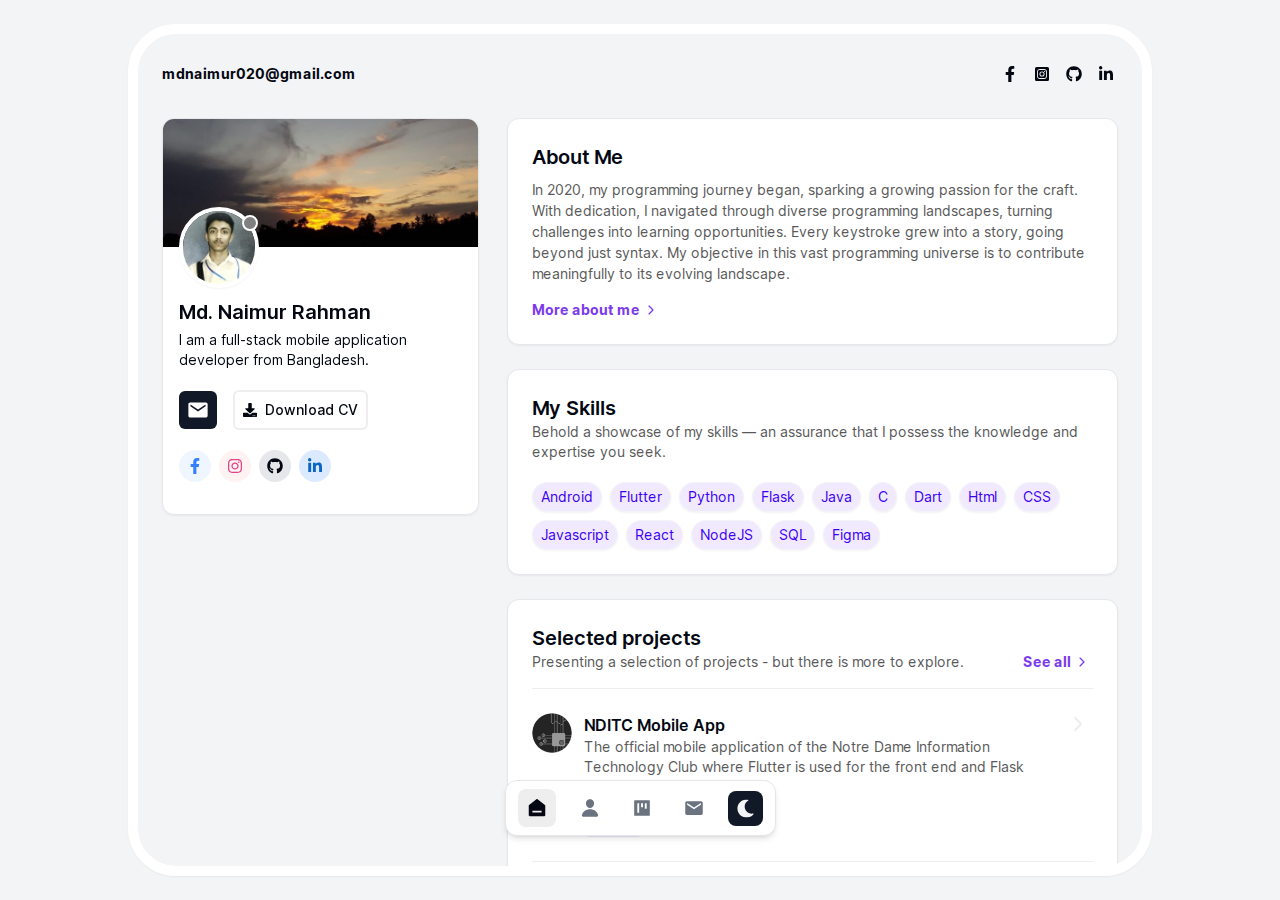
==== commit b82d5e46: "Updates" ====
--- a/index.html
+++ b/index.html
@@ -1 +1 @@
-<!DOCTYPE html><html lang="en"><head><meta charSet="utf-8"/><meta name="viewport" content="width=device-width, initial-scale=1"/><link rel="preload" as="image" href="/images/cover.jpg"/><link rel="preload" as="image" href="/images/icons/nditc.png"/><link rel="preload" as="image" href="/images/icons/aide-assistant.jpeg"/><link rel="preload" as="image" href="/images/icons/askme.jpg"/><link rel="stylesheet" href="/_next/static/css/7a437bba90729d8f.css" crossorigin="" data-precedence="next"/><link rel="preload" as="script" fetchPriority="low" href="/_next/static/chunks/webpack-41cc32dece603a64.js" crossorigin=""/><script src="/_next/static/chunks/fd9d1056-c50cb70e7323352b.js" async="" crossorigin=""></script><script src="/_next/static/chunks/69-147bc4b2eac855f8.js" async="" crossorigin=""></script><script src="/_next/static/chunks/main-app-5b58b60e78ef68ae.js" async="" crossorigin=""></script><script src="/_next/static/chunks/250-7c9030cc7ca30e84.js" async=""></script><script src="/_next/static/chunks/749-1c151dd33ffb98e5.js" async=""></script><script src="/_next/static/chunks/app/page-8432485590ad1413.js" async=""></script><script src="/_next/static/chunks/app/not-found-9308281bec624e65.js" async=""></script><script src="/_next/static/chunks/5e22fd23-24fcd97c27ac4fe1.js" async=""></script><script src="/_next/static/chunks/94730671-83e2b30cf117d4aa.js" async=""></script><script src="/_next/static/chunks/9c4e2130-3d449da13546b850.js" async=""></script><script src="/_next/static/chunks/8e1d74a4-93716124d8e223fe.js" async=""></script><script src="/_next/static/chunks/479ba886-83ba6cbb63354b91.js" async=""></script><script src="/_next/static/chunks/35-6d5cb85ae615ccb4.js" async=""></script><script src="/_next/static/chunks/app/layout-26a3b3a90dadbbe2.js" async=""></script><link rel="preload" href="https://www.googletagmanager.com/gtag/js?id=G-RDVW4QEG7M" as="script"/><title>Md. Naimur Rahman</title><meta name="description" content="A full-stack mobile application developer with expertise in native Android application development, cross-platform application development with Flutter and backend development."/><meta name="author" content="Md. Naimur Rahman"/><link rel="manifest" href="https://mdnaimur0.github.io/manifest.json"/><meta name="keywords" content="Md. Naimur Rahman,naimur,mdnaimur,mdnaimur020,portfolio,website"/><meta name="creator" content="Md. Naimur Rahman"/><meta name="publisher" content="Md. Naimur Rahman"/><link rel="canonical" href="https://mdnaimur0.github.io/"/><meta name="google-site-verification" content="Xtjpzqm-ULL5RGBrvgc3NCIFp7jcQKL1RV1DxEjSZ-Q"/><meta property="og:title" content="Md. Naimur Rahman"/><meta property="og:description" content="A full-stack mobile application developer with expertise in native Android application development, cross-platform application development with Flutter and backend development."/><meta property="og:image:type" content="image/png"/><meta property="og:image:width" content="1200"/><meta property="og:image:height" content="630"/><meta property="og:image" content="https://mdnaimur0.github.io/opengraph-image.png?9628eace7b3c7e8d"/><meta name="twitter:card" content="summary_large_image"/><meta name="twitter:title" content="Md. Naimur Rahman"/><meta name="twitter:description" content="A full-stack mobile application developer with expertise in native Android application development, cross-platform application development with Flutter and backend development."/><meta name="twitter:image:type" content="image/png"/><meta name="twitter:image:width" content="1200"/><meta name="twitter:image:height" content="630"/><meta name="twitter:image" content="https://mdnaimur0.github.io/opengraph-image.png?9628eace7b3c7e8d"/><link rel="icon" href="/favicon.ico" type="image/x-icon" sizes="16x16"/><link rel="icon" href="/icon.png?e217e42e6c603a97" type="image/png" sizes="512x512"/><link rel="apple-touch-icon" href="/apple-icon.png?480850b7475132ea" type="image/png" sizes="180x180"/><script src="/_next/static/chunks/polyfills-c67a75d1b6f99dc8.js" crossorigin="" noModule=""></script></head><body class="__className_aaf875"><script>!function(){try{var d=document.documentElement,c=d.classList;c.remove('light','dark');var e=localStorage.getItem('theme');if(e){c.add(e|| '')}else{c.add('light');}if(e==='light'||e==='dark'||!e)d.style.colorScheme=e||'light'}catch(t){}}();</script><div class="flex h-full w-full flex-col overflow-hidden md:max-w-5xl md:rounded-[48px] md:border-[10px] md:border-background md:shadow-sm md:dark:border-secondary"><div class="overflow-auto md:py-5"><div class="mt-2 flex flex-wrap items-center justify-between gap-2 px-6 py-2 md:mt-0"><a href="mailto:mdnaimur020@gmail.com" target="_blank" class="text-sm font-[700] text-foreground">mdnaimur020@gmail.com</a><div class="flex gap-2"><a href="https://www.facebook.com/mdnaimur020" target="_blank" class="p-1 hover:text-primary" aria-label="Facebook account"><svg stroke="currentColor" fill="currentColor" stroke-width="0" viewBox="0 0 320 512" height="1em" width="1em" xmlns="http://www.w3.org/2000/svg"><path d="M279.14 288l14.22-92.66h-88.91v-60.13c0-25.35 12.42-50.06 52.24-50.06h40.42V6.26S260.43 0 225.36 0c-73.22 0-121.08 44.38-121.08 124.72v70.62H22.89V288h81.39v224h100.17V288z"></path></svg></a><a href="https://www.instagram.com/its_naimur" target="_blank" class="p-1  hover:text-primary" aria-label="Instagram account"><svg stroke="currentColor" fill="currentColor" stroke-width="0" viewBox="0 0 448 512" height="1em" width="1em" xmlns="http://www.w3.org/2000/svg"><path d="M224,202.66A53.34,53.34,0,1,0,277.36,256,53.38,53.38,0,0,0,224,202.66Zm124.71-41a54,54,0,0,0-30.41-30.41c-21-8.29-71-6.43-94.3-6.43s-73.25-1.93-94.31,6.43a54,54,0,0,0-30.41,30.41c-8.28,21-6.43,71.05-6.43,94.33S91,329.26,99.32,350.33a54,54,0,0,0,30.41,30.41c21,8.29,71,6.43,94.31,6.43s73.24,1.93,94.3-6.43a54,54,0,0,0,30.41-30.41c8.35-21,6.43-71.05,6.43-94.33S357.1,182.74,348.75,161.67ZM224,338a82,82,0,1,1,82-82A81.9,81.9,0,0,1,224,338Zm85.38-148.3a19.14,19.14,0,1,1,19.13-19.14A19.1,19.1,0,0,1,309.42,189.74ZM400,32H48A48,48,0,0,0,0,80V432a48,48,0,0,0,48,48H400a48,48,0,0,0,48-48V80A48,48,0,0,0,400,32ZM382.88,322c-1.29,25.63-7.14,48.34-25.85,67s-41.4,24.63-67,25.85c-26.41,1.49-105.59,1.49-132,0-25.63-1.29-48.26-7.15-67-25.85s-24.63-41.42-25.85-67c-1.49-26.42-1.49-105.61,0-132,1.29-25.63,7.07-48.34,25.85-67s41.47-24.56,67-25.78c26.41-1.49,105.59-1.49,132,0,25.63,1.29,48.33,7.15,67,25.85s24.63,41.42,25.85,67.05C384.37,216.44,384.37,295.56,382.88,322Z"></path></svg></a><a href="https://github.com/mdnaimur0" target="_blank" class="p-1  hover:text-primary" aria-label="Github account"><svg stroke="currentColor" fill="currentColor" stroke-width="0" viewBox="0 0 496 512" height="1em" width="1em" xmlns="http://www.w3.org/2000/svg"><path d="M165.9 397.4c0 2-2.3 3.6-5.2 3.6-3.3.3-5.6-1.3-5.6-3.6 0-2 2.3-3.6 5.2-3.6 3-.3 5.6 1.3 5.6 3.6zm-31.1-4.5c-.7 2 1.3 4.3 4.3 4.9 2.6 1 5.6 0 6.2-2s-1.3-4.3-4.3-5.2c-2.6-.7-5.5.3-6.2 2.3zm44.2-1.7c-2.9.7-4.9 2.6-4.6 4.9.3 2 2.9 3.3 5.9 2.6 2.9-.7 4.9-2.6 4.6-4.6-.3-1.9-3-3.2-5.9-2.9zM244.8 8C106.1 8 0 113.3 0 252c0 110.9 69.8 205.8 169.5 239.2 12.8 2.3 17.3-5.6 17.3-12.1 0-6.2-.3-40.4-.3-61.4 0 0-70 15-84.7-29.8 0 0-11.4-29.1-27.8-36.6 0 0-22.9-15.7 1.6-15.4 0 0 24.9 2 38.6 25.8 21.9 38.6 58.6 27.5 72.9 20.9 2.3-16 8.8-27.1 16-33.7-55.9-6.2-112.3-14.3-112.3-110.5 0-27.5 7.6-41.3 23.6-58.9-2.6-6.5-11.1-33.3 2.6-67.9 20.9-6.5 69 27 69 27 20-5.6 41.5-8.5 62.8-8.5s42.8 2.9 62.8 8.5c0 0 48.1-33.6 69-27 13.7 34.7 5.2 61.4 2.6 67.9 16 17.7 25.8 31.5 25.8 58.9 0 96.5-58.9 104.2-114.8 110.5 9.2 7.9 17 22.9 17 46.4 0 33.7-.3 75.4-.3 83.6 0 6.5 4.6 14.4 17.3 12.1C428.2 457.8 496 362.9 496 252 496 113.3 383.5 8 244.8 8zM97.2 352.9c-1.3 1-1 3.3.7 5.2 1.6 1.6 3.9 2.3 5.2 1 1.3-1 1-3.3-.7-5.2-1.6-1.6-3.9-2.3-5.2-1zm-10.8-8.1c-.7 1.3.3 2.9 2.3 3.9 1.6 1 3.6.7 4.3-.7.7-1.3-.3-2.9-2.3-3.9-2-.6-3.6-.3-4.3.7zm32.4 35.6c-1.6 1.3-1 4.3 1.3 6.2 2.3 2.3 5.2 2.6 6.5 1 1.3-1.3.7-4.3-1.3-6.2-2.2-2.3-5.2-2.6-6.5-1zm-11.4-14.7c-1.6 1-1.6 3.6 0 5.9 1.6 2.3 4.3 3.3 5.6 2.3 1.6-1.3 1.6-3.9 0-6.2-1.4-2.3-4-3.3-5.6-2z"></path></svg></a><a href="https://www.linkedin.com/in/mdnaimur" target="_blank" class="p-1  hover:text-primary" aria-label="Linkedin account"><svg stroke="currentColor" fill="currentColor" stroke-width="0" viewBox="0 0 448 512" height="1em" width="1em" xmlns="http://www.w3.org/2000/svg"><path d="M100.28 448H7.4V148.9h92.88zM53.79 108.1C24.09 108.1 0 83.5 0 53.8a53.79 53.79 0 0 1 107.58 0c0 29.7-24.1 54.3-53.79 54.3zM447.9 448h-92.68V302.4c0-34.7-.7-79.2-48.29-79.2-48.29 0-55.69 37.7-55.69 76.7V448h-92.78V148.9h89.08v40.8h1.3c12.4-23.5 42.69-48.3 87.88-48.3 94 0 111.28 61.9 111.28 142.3V448z"></path></svg></a></div></div><main class="flex-grow"><div class="grid auto-cols-fr grid-cols-[1fr] grid-rows-[auto] items-start gap-x-7 gap-y-6 p-6 md:grid-cols-[.7fr_1fr] md:gap-y-7 lg:grid-cols-[.52fr_1fr]"><div class="rounded-xl border bg-background text-foreground shadow-sm dark:bg-secondary overflow-hidden md:sticky md:top-3 undefined" style="text-decoration:none"><img class="w-full z-0 h-24 md:h-32 object-cover" src="/images/cover.jpg" alt="Sky Background"/><div class="-mt-10 px-4 text-center md:text-start"><div class="z-10 relative inline-block mb-1"><img alt="Md. Naimur Rahman" loading="lazy" width="80" height="80" decoding="async" data-nimg="1" class="rounded-full border-4 border-[white] shadow-sm undefined" style="color:transparent" src="/images/md-naimur-rahman-80.jpg"/><div class="absolute top-2 right-px w-4 h-4 rounded-full bg-[grey] border-2 border-[white]" title="Not Available"></div></div><h1 class="mb-1 text-xl font-[600]">Md. Naimur Rahman</h1><p class="mb-5 text-sm grey">I am a full-stack mobile application developer from Bangladesh.</p><div class="flex gap-4 mb-5 items-center justify-center md:justify-start"><a title="Contact" class="flex items-center" href="/contact/"><svg stroke="currentColor" fill="currentColor" stroke-width="0" viewBox="0 0 512 512" class="p-2 text-background bg-secondary-foreground rounded-md hover:bg-slate-600 hover:scale-95" height="38" width="38" xmlns="http://www.w3.org/2000/svg"><path d="M437.332 80H74.668C51.199 80 32 99.198 32 122.667v266.666C32 412.802 51.199 432 74.668 432h362.664C460.801 432 480 412.802 480 389.333V122.667C480 99.198 460.801 80 437.332 80zM432 170.667L256 288 80 170.667V128l176 117.333L432 128v42.667z"></path></svg></a><a class="flex w-fit items-center gap-2 rounded-md border-2 border-divider px-2 py-2 text-sm font-[500] text-foreground transition duration-300 ease-in-out hover:scale-95 hover:border-foreground hover:bg-foreground hover:text-background" href="/files/cv-of-mdnaimur020@gmail.com.pdf" target="_blank"><svg stroke="currentColor" fill="currentColor" stroke-width="0" viewBox="0 0 512 512" height="1em" width="1em" xmlns="http://www.w3.org/2000/svg"><path d="M216 0h80c13.3 0 24 10.7 24 24v168h87.7c17.8 0 26.7 21.5 14.1 34.1L269.7 378.3c-7.5 7.5-19.8 7.5-27.3 0L90.1 226.1c-12.6-12.6-3.7-34.1 14.1-34.1H192V24c0-13.3 10.7-24 24-24zm296 376v112c0 13.3-10.7 24-24 24H24c-13.3 0-24-10.7-24-24V376c0-13.3 10.7-24 24-24h146.7l49 49c20.1 20.1 52.5 20.1 72.6 0l49-49H488c13.3 0 24 10.7 24 24zm-124 88c0-11-9-20-20-20s-20 9-20 20 9 20 20 20 20-9 20-20zm64 0c0-11-9-20-20-20s-20 9-20 20 9 20 20 20 20-9 20-20z"></path></svg> Download CV</a></div><div class="flex items-center justify-center gap-2 mb-8 md:justify-start"><a href="https://www.facebook.com/mdnaimur020" target="_blank" class="rounded-full bg-blue-50 p-2 text-[#337fff] hover:-translate-y-px dark:bg-[#526f9e77]" aria-label="Facebook account"><svg stroke="currentColor" fill="currentColor" stroke-width="0" viewBox="0 0 320 512" height="1em" width="1em" xmlns="http://www.w3.org/2000/svg"><path d="M279.14 288l14.22-92.66h-88.91v-60.13c0-25.35 12.42-50.06 52.24-50.06h40.42V6.26S260.43 0 225.36 0c-73.22 0-121.08 44.38-121.08 124.72v70.62H22.89V288h81.39v224h100.17V288z"></path></svg></a><a href="https://www.instagram.com/its_naimur" target="_blank" class="rounded-full bg-red-50 p-2 text-[#e44385] hover:-translate-y-px dark:bg-[#7b5b5b76]" aria-label="Instagram account"><svg stroke="currentColor" fill="currentColor" stroke-width="0" viewBox="0 0 448 512" height="1em" width="1em" xmlns="http://www.w3.org/2000/svg"><path d="M224.1 141c-63.6 0-114.9 51.3-114.9 114.9s51.3 114.9 114.9 114.9S339 319.5 339 255.9 287.7 141 224.1 141zm0 189.6c-41.1 0-74.7-33.5-74.7-74.7s33.5-74.7 74.7-74.7 74.7 33.5 74.7 74.7-33.6 74.7-74.7 74.7zm146.4-194.3c0 14.9-12 26.8-26.8 26.8-14.9 0-26.8-12-26.8-26.8s12-26.8 26.8-26.8 26.8 12 26.8 26.8zm76.1 27.2c-1.7-35.9-9.9-67.7-36.2-93.9-26.2-26.2-58-34.4-93.9-36.2-37-2.1-147.9-2.1-184.9 0-35.8 1.7-67.6 9.9-93.9 36.1s-34.4 58-36.2 93.9c-2.1 37-2.1 147.9 0 184.9 1.7 35.9 9.9 67.7 36.2 93.9s58 34.4 93.9 36.2c37 2.1 147.9 2.1 184.9 0 35.9-1.7 67.7-9.9 93.9-36.2 26.2-26.2 34.4-58 36.2-93.9 2.1-37 2.1-147.8 0-184.8zM398.8 388c-7.8 19.6-22.9 34.7-42.6 42.6-29.5 11.7-99.5 9-132.1 9s-102.7 2.6-132.1-9c-19.6-7.8-34.7-22.9-42.6-42.6-11.7-29.5-9-99.5-9-132.1s-2.6-102.7 9-132.1c7.8-19.6 22.9-34.7 42.6-42.6 29.5-11.7 99.5-9 132.1-9s102.7-2.6 132.1 9c19.6 7.8 34.7 22.9 42.6 42.6 11.7 29.5 9 99.5 9 132.1s2.7 102.7-9 132.1z"></path></svg></a><a href="https://github.com/mdnaimur0" target="_blank" class="rounded-full bg-gray-200 p-2 text-foreground hover:-translate-y-px dark:bg-gray-700" aria-label="Github account"><svg stroke="currentColor" fill="currentColor" stroke-width="0" viewBox="0 0 496 512" height="1em" width="1em" xmlns="http://www.w3.org/2000/svg"><path d="M165.9 397.4c0 2-2.3 3.6-5.2 3.6-3.3.3-5.6-1.3-5.6-3.6 0-2 2.3-3.6 5.2-3.6 3-.3 5.6 1.3 5.6 3.6zm-31.1-4.5c-.7 2 1.3 4.3 4.3 4.9 2.6 1 5.6 0 6.2-2s-1.3-4.3-4.3-5.2c-2.6-.7-5.5.3-6.2 2.3zm44.2-1.7c-2.9.7-4.9 2.6-4.6 4.9.3 2 2.9 3.3 5.9 2.6 2.9-.7 4.9-2.6 4.6-4.6-.3-1.9-3-3.2-5.9-2.9zM244.8 8C106.1 8 0 113.3 0 252c0 110.9 69.8 205.8 169.5 239.2 12.8 2.3 17.3-5.6 17.3-12.1 0-6.2-.3-40.4-.3-61.4 0 0-70 15-84.7-29.8 0 0-11.4-29.1-27.8-36.6 0 0-22.9-15.7 1.6-15.4 0 0 24.9 2 38.6 25.8 21.9 38.6 58.6 27.5 72.9 20.9 2.3-16 8.8-27.1 16-33.7-55.9-6.2-112.3-14.3-112.3-110.5 0-27.5 7.6-41.3 23.6-58.9-2.6-6.5-11.1-33.3 2.6-67.9 20.9-6.5 69 27 69 27 20-5.6 41.5-8.5 62.8-8.5s42.8 2.9 62.8 8.5c0 0 48.1-33.6 69-27 13.7 34.7 5.2 61.4 2.6 67.9 16 17.7 25.8 31.5 25.8 58.9 0 96.5-58.9 104.2-114.8 110.5 9.2 7.9 17 22.9 17 46.4 0 33.7-.3 75.4-.3 83.6 0 6.5 4.6 14.4 17.3 12.1C428.2 457.8 496 362.9 496 252 496 113.3 383.5 8 244.8 8zM97.2 352.9c-1.3 1-1 3.3.7 5.2 1.6 1.6 3.9 2.3 5.2 1 1.3-1 1-3.3-.7-5.2-1.6-1.6-3.9-2.3-5.2-1zm-10.8-8.1c-.7 1.3.3 2.9 2.3 3.9 1.6 1 3.6.7 4.3-.7.7-1.3-.3-2.9-2.3-3.9-2-.6-3.6-.3-4.3.7zm32.4 35.6c-1.6 1.3-1 4.3 1.3 6.2 2.3 2.3 5.2 2.6 6.5 1 1.3-1.3.7-4.3-1.3-6.2-2.2-2.3-5.2-2.6-6.5-1zm-11.4-14.7c-1.6 1-1.6 3.6 0 5.9 1.6 2.3 4.3 3.3 5.6 2.3 1.6-1.3 1.6-3.9 0-6.2-1.4-2.3-4-3.3-5.6-2z"></path></svg></a><a href="https://www.linkedin.com/in/mdnaimur" target="_blank" class="rounded-full bg-blue-100 p-2 text-[#0a66c2] hover:-translate-y-px dark:bg-[#36516c70]" aria-label="Linkedin account"><svg stroke="currentColor" fill="currentColor" stroke-width="0" viewBox="0 0 448 512" height="1em" width="1em" xmlns="http://www.w3.org/2000/svg"><path d="M100.28 448H7.4V148.9h92.88zM53.79 108.1C24.09 108.1 0 83.5 0 53.8a53.79 53.79 0 0 1 107.58 0c0 29.7-24.1 54.3-53.79 54.3zM447.9 448h-92.68V302.4c0-34.7-.7-79.2-48.29-79.2-48.29 0-55.69 37.7-55.69 76.7V448h-92.78V148.9h89.08v40.8h1.3c12.4-23.5 42.69-48.3 87.88-48.3 94 0 111.28 61.9 111.28 142.3V448z"></path></svg></a></div></div></div><div><div class="rounded-xl border bg-background text-foreground shadow-sm dark:bg-secondary mb-6 p-6" style="text-decoration:none"><h2 class="mb-2 text-xl font-[600]">About Me</h2><p class="mb-4 text-sm leading-normal text-grey">In 2020, my programming journey began, sparking a growing passion for the craft. With dedication, I navigated through diverse programming landscapes, turning challenges into learning opportunities. Every keystroke grew into a story, going beyond just syntax. My objective in this vast programming universe is to contribute meaningfully to its evolving landscape.</p><a class="me-1 flex items-center gap-1 text-sm font-[700] text-primary transition duration-300 ease-in-out hover:me-0 hover:gap-2 hover:text-foreground" aria-label="Read more about me" href="/about/"><span class="whitespace-nowrap text-sm">More about me</span><svg stroke="currentColor" fill="currentColor" stroke-width="0" viewBox="0 0 512 512" height="1em" width="1em" xmlns="http://www.w3.org/2000/svg"><path d="M294.1 256L167 129c-9.4-9.4-9.4-24.6 0-33.9s24.6-9.3 34 0L345 239c9.1 9.1 9.3 23.7.7 33.1L201.1 417c-4.7 4.7-10.9 7-17 7s-12.3-2.3-17-7c-9.4-9.4-9.4-24.6 0-33.9l127-127.1z"></path></svg></a></div><div class="rounded-xl border bg-background text-foreground shadow-sm dark:bg-secondary mb-6 p-6" style="text-decoration:none"><h2 class="text-xl font-[600]">My Skills</h2><p class="mb-5 text-sm text-grey">Behold a showcase of my skills — an assurance that I possess the knowledge and expertise you seek.</p><ul role="list" class="flex flex-wrap items-start justify-start gap-2 undefined"><li class="inline-block cursor-default rounded-full border border-secondary bg-[#f1eaff] px-2 py-1 text-sm text-[#3A00F5] shadow-sm hover:scale-105 dark:border-none dark:bg-purple-700 dark:bg-opacity-20 dark:text-foreground">Android</li><li class="inline-block cursor-default rounded-full border border-secondary bg-[#f1eaff] px-2 py-1 text-sm text-[#3A00F5] shadow-sm hover:scale-105 dark:border-none dark:bg-purple-700 dark:bg-opacity-20 dark:text-foreground">Flutter</li><li class="inline-block cursor-default rounded-full border border-secondary bg-[#f1eaff] px-2 py-1 text-sm text-[#3A00F5] shadow-sm hover:scale-105 dark:border-none dark:bg-purple-700 dark:bg-opacity-20 dark:text-foreground">Python</li><li class="inline-block cursor-default rounded-full border border-secondary bg-[#f1eaff] px-2 py-1 text-sm text-[#3A00F5] shadow-sm hover:scale-105 dark:border-none dark:bg-purple-700 dark:bg-opacity-20 dark:text-foreground">Flask</li><li class="inline-block cursor-default rounded-full border border-secondary bg-[#f1eaff] px-2 py-1 text-sm text-[#3A00F5] shadow-sm hover:scale-105 dark:border-none dark:bg-purple-700 dark:bg-opacity-20 dark:text-foreground">Java</li><li class="inline-block cursor-default rounded-full border border-secondary bg-[#f1eaff] px-2 py-1 text-sm text-[#3A00F5] shadow-sm hover:scale-105 dark:border-none dark:bg-purple-700 dark:bg-opacity-20 dark:text-foreground">C</li><li class="inline-block cursor-default rounded-full border border-secondary bg-[#f1eaff] px-2 py-1 text-sm text-[#3A00F5] shadow-sm hover:scale-105 dark:border-none dark:bg-purple-700 dark:bg-opacity-20 dark:text-foreground">Dart</li><li class="inline-block cursor-default rounded-full border border-secondary bg-[#f1eaff] px-2 py-1 text-sm text-[#3A00F5] shadow-sm hover:scale-105 dark:border-none dark:bg-purple-700 dark:bg-opacity-20 dark:text-foreground">Html</li><li class="inline-block cursor-default rounded-full border border-secondary bg-[#f1eaff] px-2 py-1 text-sm text-[#3A00F5] shadow-sm hover:scale-105 dark:border-none dark:bg-purple-700 dark:bg-opacity-20 dark:text-foreground">CSS</li><li class="inline-block cursor-default rounded-full border border-secondary bg-[#f1eaff] px-2 py-1 text-sm text-[#3A00F5] shadow-sm hover:scale-105 dark:border-none dark:bg-purple-700 dark:bg-opacity-20 dark:text-foreground">Javascript</li><li class="inline-block cursor-default rounded-full border border-secondary bg-[#f1eaff] px-2 py-1 text-sm text-[#3A00F5] shadow-sm hover:scale-105 dark:border-none dark:bg-purple-700 dark:bg-opacity-20 dark:text-foreground">React</li><li class="inline-block cursor-default rounded-full border border-secondary bg-[#f1eaff] px-2 py-1 text-sm text-[#3A00F5] shadow-sm hover:scale-105 dark:border-none dark:bg-purple-700 dark:bg-opacity-20 dark:text-foreground">NodeJS</li><li class="inline-block cursor-default rounded-full border border-secondary bg-[#f1eaff] px-2 py-1 text-sm text-[#3A00F5] shadow-sm hover:scale-105 dark:border-none dark:bg-purple-700 dark:bg-opacity-20 dark:text-foreground">SQL</li><li class="inline-block cursor-default rounded-full border border-secondary bg-[#f1eaff] px-2 py-1 text-sm text-[#3A00F5] shadow-sm hover:scale-105 dark:border-none dark:bg-purple-700 dark:bg-opacity-20 dark:text-foreground">Figma</li></ul></div><div class="rounded-xl border bg-background text-foreground shadow-sm dark:bg-secondary p-6" style="text-decoration:none"><div class="mb-4 flex flex-col justify-between gap-2 sm:max-md:flex-row sm:max-md:items-center lg:flex-row"><div class="w-full"><h2 class="text-xl font-[600]">Selected projects</h2><p class="text-sm text-grey">Presenting a selection of projects - but there is more to explore.</p></div><a class="me-1 flex items-center gap-1 text-sm font-[700] text-primary transition duration-300 ease-in-out hover:me-0 hover:gap-2 hover:text-foreground mt-auto" href="/projects/"><span class="whitespace-nowrap text-sm">See all</span><svg stroke="currentColor" fill="currentColor" stroke-width="0" viewBox="0 0 512 512" height="1em" width="1em" xmlns="http://www.w3.org/2000/svg"><path d="M294.1 256L167 129c-9.4-9.4-9.4-24.6 0-33.9s24.6-9.3 34 0L345 239c9.1 9.1 9.3 23.7.7 33.1L201.1 417c-4.7 4.7-10.9 7-17 7s-12.3-2.3-17-7c-9.4-9.4-9.4-24.6 0-33.9l127-127.1z"></path></svg></a></div><div class="mb-6 h-px w-full bg-divider"></div><ul role="list" class="divide-y divide-divider"><li class="group/item cursor-pointer pb-6 pt-6 first:pt-0 last:pb-0 undefined"><a class="flex flex-col gap-3 sm:flex-row" href="/projects/nditc-mobile-app/"><img class="h-10 w-10 rounded-full object-cover" alt="NDITC Mobile App" src="/images/icons/nditc.png" width="40" height="40"/><div class="flex gap-2"><div><h3 class="text-base font-[600] group-hover/item:text-primary">NDITC Mobile App</h3><p class="mb-3 text-sm text-grey dark:text-gray-400">The official mobile application of the Notre Dame Information Technology Club where Flutter is used for the front end and Flask (Python) for the back end</p><div class="hidden flex-col items-start gap-3 sm:max-md:flex-row sm:max-md:items-center md:flex lg:flex-row lg:items-center"><div class="inline-block rounded-md bg-[#f1eaff] px-2 py-1 text-sm text-[#3A00F5] dark:bg-purple-700 dark:bg-opacity-20 dark:text-foreground">Flutter</div><div class="flex items-center justify-center gap-1 text-xs text-grey dark:text-gray-400"><svg stroke="currentColor" fill="currentColor" stroke-width="0" viewBox="0 0 24 24" height="1em" width="1em" xmlns="http://www.w3.org/2000/svg"><path d="M1 12C1 5.925 5.925 1 12 1s11 4.925 11 11-4.925 11-11 11S1 18.075 1 12Zm11.575-4.75a.825.825 0 1 0-1.65 0v5.5c0 .296.159.57.416.716l3.5 2a.825.825 0 0 0 .818-1.432l-3.084-1.763Z"></path></svg> <!-- -->Jun 2023</div></div></div><div class="me-1 text-divider transition duration-500 ease-in-out group-hover/item:me-0 group-hover/item:ps-1 group-hover/item:text-primary"><svg stroke="currentColor" fill="currentColor" stroke-width="0" viewBox="0 0 512 512" height="22" width="22" xmlns="http://www.w3.org/2000/svg"><path d="M294.1 256L167 129c-9.4-9.4-9.4-24.6 0-33.9s24.6-9.3 34 0L345 239c9.1 9.1 9.3 23.7.7 33.1L201.1 417c-4.7 4.7-10.9 7-17 7s-12.3-2.3-17-7c-9.4-9.4-9.4-24.6 0-33.9l127-127.1z"></path></svg></div></div></a></li><li class="group/item cursor-pointer pb-6 pt-6 first:pt-0 last:pb-0 undefined"><a class="flex flex-col gap-3 sm:flex-row" href="/projects/aide-assistant/"><img class="h-10 w-10 rounded-full object-cover" alt="AIDE Assistant" src="/images/icons/aide-assistant.jpeg" width="40" height="40"/><div class="flex gap-2"><div><h3 class="text-base font-[600] group-hover/item:text-primary">AIDE Assistant</h3><p class="mb-3 text-sm text-grey dark:text-gray-400">A native android application that helps to build android applications with AIDE - Android IDE</p><div class="hidden flex-col items-start gap-3 sm:max-md:flex-row sm:max-md:items-center md:flex lg:flex-row lg:items-center"><div class="inline-block rounded-md bg-[#f1eaff] px-2 py-1 text-sm text-[#3A00F5] dark:bg-purple-700 dark:bg-opacity-20 dark:text-foreground">Android</div><div class="flex items-center justify-center gap-1 text-xs text-grey dark:text-gray-400"><svg stroke="currentColor" fill="currentColor" stroke-width="0" viewBox="0 0 24 24" height="1em" width="1em" xmlns="http://www.w3.org/2000/svg"><path d="M1 12C1 5.925 5.925 1 12 1s11 4.925 11 11-4.925 11-11 11S1 18.075 1 12Zm11.575-4.75a.825.825 0 1 0-1.65 0v5.5c0 .296.159.57.416.716l3.5 2a.825.825 0 0 0 .818-1.432l-3.084-1.763Z"></path></svg> <!-- -->Oct 2021</div></div></div><div class="me-1 text-divider transition duration-500 ease-in-out group-hover/item:me-0 group-hover/item:ps-1 group-hover/item:text-primary"><svg stroke="currentColor" fill="currentColor" stroke-width="0" viewBox="0 0 512 512" height="22" width="22" xmlns="http://www.w3.org/2000/svg"><path d="M294.1 256L167 129c-9.4-9.4-9.4-24.6 0-33.9s24.6-9.3 34 0L345 239c9.1 9.1 9.3 23.7.7 33.1L201.1 417c-4.7 4.7-10.9 7-17 7s-12.3-2.3-17-7c-9.4-9.4-9.4-24.6 0-33.9l127-127.1z"></path></svg></div></div></a></li><li class="group/item cursor-pointer pb-6 pt-6 first:pt-0 last:pb-0 undefined"><a class="flex flex-col gap-3 sm:flex-row" href="/projects/askme-bot/"><img class="h-10 w-10 rounded-full object-cover" alt="AskMe Telegram bot" src="/images/icons/askme.jpg" width="40" height="40"/><div class="flex gap-2"><div><h3 class="text-base font-[600] group-hover/item:text-primary">AskMe Telegram bot</h3><p class="mb-3 text-sm text-grey dark:text-gray-400">An AI chatbot, crafted with the ChatGPT API, to effectively respond to user inquiries, built using Python</p><div class="hidden flex-col items-start gap-3 sm:max-md:flex-row sm:max-md:items-center md:flex lg:flex-row lg:items-center"><div class="inline-block rounded-md bg-[#f1eaff] px-2 py-1 text-sm text-[#3A00F5] dark:bg-purple-700 dark:bg-opacity-20 dark:text-foreground">Telegram Bot</div><div class="flex items-center justify-center gap-1 text-xs text-grey dark:text-gray-400"><svg stroke="currentColor" fill="currentColor" stroke-width="0" viewBox="0 0 24 24" height="1em" width="1em" xmlns="http://www.w3.org/2000/svg"><path d="M1 12C1 5.925 5.925 1 12 1s11 4.925 11 11-4.925 11-11 11S1 18.075 1 12Zm11.575-4.75a.825.825 0 1 0-1.65 0v5.5c0 .296.159.57.416.716l3.5 2a.825.825 0 0 0 .818-1.432l-3.084-1.763Z"></path></svg> <!-- -->Aug 2023</div></div></div><div class="me-1 text-divider transition duration-500 ease-in-out group-hover/item:me-0 group-hover/item:ps-1 group-hover/item:text-primary"><svg stroke="currentColor" fill="currentColor" stroke-width="0" viewBox="0 0 512 512" height="22" width="22" xmlns="http://www.w3.org/2000/svg"><path d="M294.1 256L167 129c-9.4-9.4-9.4-24.6 0-33.9s24.6-9.3 34 0L345 239c9.1 9.1 9.3 23.7.7 33.1L201.1 417c-4.7 4.7-10.9 7-17 7s-12.3-2.3-17-7c-9.4-9.4-9.4-24.6 0-33.9l127-127.1z"></path></svg></div></div></a></li></ul></div></div></div></main><div class="flex items-center justify-center px-6 pb-10 pt-10 text-center"><p class="text-grey">Copyright © <!-- -->2024<!-- --> by Md. Naimur Rahman | All Rights Reserved</p></div><div class="z-50 bottom-8 md:bottom-4 mt-auto mb-2 mx-auto px-5 sticky bg-[transparent] w-fit"><div class="flex items-center justify-between px-3 py-2 gap-4 border border-border rounded-xl shadow-md bg-background dark:bg-secondary"><a title="Home" class="p-2 rounded-lg hover:bg-[#eee] dark:hover:bg-[#373851] hover:text-foreground flex items-center justify-center bg-[#eee] dark:bg-[#373851] text-foreground" href="/"><svg stroke="currentColor" fill="currentColor" stroke-width="0" viewBox="0 0 24 24" height="22" width="22" xmlns="http://www.w3.org/2000/svg"><path d="M21 19.9997C21 20.552 20.5523 20.9997 20 20.9997H4C3.44772 20.9997 3 20.552 3 19.9997V9.48882C3 9.18023 3.14247 8.88893 3.38606 8.69947L11.3861 2.47725C11.7472 2.19639 12.2528 2.19639 12.6139 2.47725L20.6139 8.69947C20.8575 8.88893 21 9.18023 21 9.48882V19.9997ZM7 14.9997V16.9997H17V14.9997H7Z"></path></svg></a><a title="About" class="p-2 rounded-lg hover:bg-[#eee] dark:hover:bg-[#373851] hover:text-foreground flex items-center justify-center text-muted-foreground" href="/about/"><svg stroke="currentColor" fill="currentColor" stroke-width="0" viewBox="0 0 512 512" height="20" width="20" xmlns="http://www.w3.org/2000/svg"><path d="M332.64 64.58C313.18 43.57 286 32 256 32c-30.16 0-57.43 11.5-76.8 32.38-19.58 21.11-29.12 49.8-26.88 80.78C156.76 206.28 203.27 256 256 256s99.16-49.71 103.67-110.82c2.27-30.7-7.33-59.33-27.03-80.6zM432 480H80a31 31 0 0 1-24.2-11.13c-6.5-7.77-9.12-18.38-7.18-29.11C57.06 392.94 83.4 353.61 124.8 326c36.78-24.51 83.37-38 131.2-38s94.42 13.5 131.2 38c41.4 27.6 67.74 66.93 76.18 113.75 1.94 10.73-.68 21.34-7.18 29.11A31 31 0 0 1 432 480z"></path></svg></a><a title="Projects" class="p-2 rounded-lg hover:bg-[#eee] dark:hover:bg-[#373851] hover:text-foreground flex items-center justify-center text-muted-foreground" href="/projects/"><svg stroke="currentColor" fill="currentColor" stroke-width="0" viewBox="0 0 1024 1024" height="20" width="20" xmlns="http://www.w3.org/2000/svg"><path d="M880 112H144c-17.7 0-32 14.3-32 32v736c0 17.7 14.3 32 32 32h736c17.7 0 32-14.3 32-32V144c0-17.7-14.3-32-32-32zM368 744c0 4.4-3.6 8-8 8h-80c-4.4 0-8-3.6-8-8V280c0-4.4 3.6-8 8-8h80c4.4 0 8 3.6 8 8v464zm192-280c0 4.4-3.6 8-8 8h-80c-4.4 0-8-3.6-8-8V280c0-4.4 3.6-8 8-8h80c4.4 0 8 3.6 8 8v184zm192 72c0 4.4-3.6 8-8 8h-80c-4.4 0-8-3.6-8-8V280c0-4.4 3.6-8 8-8h80c4.4 0 8 3.6 8 8v256z"></path></svg></a><a title="Contact" class="p-2 rounded-lg hover:bg-[#eee] dark:hover:bg-[#373851] hover:text-foreground flex items-center justify-center text-muted-foreground" href="/contact/"><svg stroke="currentColor" fill="currentColor" stroke-width="0" viewBox="0 0 512 512" height="20" width="20" xmlns="http://www.w3.org/2000/svg"><path d="M437.332 80H74.668C51.199 80 32 99.198 32 122.667v266.666C32 412.802 51.199 432 74.668 432h362.664C460.801 432 480 412.802 480 389.333V122.667C480 99.198 460.801 80 437.332 80zM432 170.667L256 288 80 170.667V128l176 117.333L432 128v42.667z"></path></svg></a><button class="p-2 border-none rounded-lg bg-secondary-foreground text-secondary hover:bg-muted-foreground hover:text-muted flex items-center justify-center"><svg stroke="currentColor" fill="currentColor" stroke-width="0" viewBox="0 0 512 512" class="absolute rotate-90 scale-0 transition-all dark:rotate-0 dark:scale-100" aria-label="Switch to light theme" height="19" width="19" xmlns="http://www.w3.org/2000/svg"><path d="M256 160c-52.9 0-96 43.1-96 96s43.1 96 96 96 96-43.1 96-96-43.1-96-96-96zm246.4 80.5l-94.7-47.3 33.5-100.4c4.5-13.6-8.4-26.5-21.9-21.9l-100.4 33.5-47.4-94.8c-6.4-12.8-24.6-12.8-31 0l-47.3 94.7L92.7 70.8c-13.6-4.5-26.5 8.4-21.9 21.9l33.5 100.4-94.7 47.4c-12.8 6.4-12.8 24.6 0 31l94.7 47.3-33.5 100.5c-4.5 13.6 8.4 26.5 21.9 21.9l100.4-33.5 47.3 94.7c6.4 12.8 24.6 12.8 31 0l47.3-94.7 100.4 33.5c13.6 4.5 26.5-8.4 21.9-21.9l-33.5-100.4 94.7-47.3c13-6.5 13-24.7.2-31.1zm-155.9 106c-49.9 49.9-131.1 49.9-181 0-49.9-49.9-49.9-131.1 0-181 49.9-49.9 131.1-49.9 181 0 49.9 49.9 49.9 131.1 0 181z"></path></svg><svg stroke="currentColor" fill="currentColor" stroke-width="0" viewBox="0 0 512 512" class="rotate-0 scale-95 transition-all dark:-rotate-90 dark:scale-0" aria-label="Switch to dark theme" height="19" width="19" xmlns="http://www.w3.org/2000/svg"><path d="M283.211 512c78.962 0 151.079-35.925 198.857-94.792 7.068-8.708-.639-21.43-11.562-19.35-124.203 23.654-238.262-71.576-238.262-196.954 0-72.222 38.662-138.635 101.498-174.394 9.686-5.512 7.25-20.197-3.756-22.23A258.156 258.156 0 0 0 283.211 0c-141.309 0-256 114.511-256 256 0 141.309 114.511 256 256 256z"></path></svg></button></div></div></div></div><script src="/_next/static/chunks/webpack-41cc32dece603a64.js" crossorigin="" async=""></script><script>(self.__next_f=self.__next_f||[]).push([0]);self.__next_f.push([2,null])</script><script>self.__next_f.push([1,"1:HL[\"/_next/static/css/7a437bba90729d8f.css\",\"style\",{\"crossOrigin\":\"\"}]\n0:\"$L2\"\n"])</script><script>self.__next_f.push([1,"3:I[7690,[],\"\"]\n5:I[1749,[\"250\",\"static/chunks/250-7c9030cc7ca30e84.js\",\"749\",\"static/chunks/749-1c151dd33ffb98e5.js\",\"931\",\"static/chunks/app/page-8432485590ad1413.js\"],\"Image\"]\n6:I[5250,[\"250\",\"static/chunks/250-7c9030cc7ca30e84.js\",\"160\",\"static/chunks/app/not-found-9308281bec624e65.js\"],\"\"]\n8:I[6097,[\"452\",\"static/chunks/5e22fd23-24fcd97c27ac4fe1.js\",\"522\",\"static/chunks/94730671-83e2b30cf117d4aa.js\",\"706\",\"static/chunks/9c4e2130-3d449da13546b850.js\",\"699\",\"static/chunks/8e1d74a4-93716124d8e223fe.js\",\"2"])</script><script>self.__next_f.push([1,"59\",\"static/chunks/479ba886-83ba6cbb63354b91.js\",\"250\",\"static/chunks/250-7c9030cc7ca30e84.js\",\"35\",\"static/chunks/35-6d5cb85ae615ccb4.js\",\"185\",\"static/chunks/app/layout-26a3b3a90dadbbe2.js\"],\"ThemeProvider\"]\na:I[5613,[],\"\"]\nb:I[1778,[],\"\"]\nc:I[1083,[\"452\",\"static/chunks/5e22fd23-24fcd97c27ac4fe1.js\",\"522\",\"static/chunks/94730671-83e2b30cf117d4aa.js\",\"706\",\"static/chunks/9c4e2130-3d449da13546b850.js\",\"699\",\"static/chunks/8e1d74a4-93716124d8e223fe.js\",\"259\",\"static/chunks/479ba886-83ba6cbb63354b91.js\",\"250\""])</script><script>self.__next_f.push([1,",\"static/chunks/250-7c9030cc7ca30e84.js\",\"35\",\"static/chunks/35-6d5cb85ae615ccb4.js\",\"185\",\"static/chunks/app/layout-26a3b3a90dadbbe2.js\"],\"\"]\nd:I[5935,[\"452\",\"static/chunks/5e22fd23-24fcd97c27ac4fe1.js\",\"522\",\"static/chunks/94730671-83e2b30cf117d4aa.js\",\"706\",\"static/chunks/9c4e2130-3d449da13546b850.js\",\"699\",\"static/chunks/8e1d74a4-93716124d8e223fe.js\",\"259\",\"static/chunks/479ba886-83ba6cbb63354b91.js\",\"250\",\"static/chunks/250-7c9030cc7ca30e84.js\",\"35\",\"static/chunks/35-6d5cb85ae615ccb4.js\",\"185\",\"static/"])</script><script>self.__next_f.push([1,"chunks/app/layout-26a3b3a90dadbbe2.js\"],\"\"]\nf:I[8955,[],\"\"]\n7:T518,"])</script><script>self.__next_f.push([1,"M165.9 397.4c0 2-2.3 3.6-5.2 3.6-3.3.3-5.6-1.3-5.6-3.6 0-2 2.3-3.6 5.2-3.6 3-.3 5.6 1.3 5.6 3.6zm-31.1-4.5c-.7 2 1.3 4.3 4.3 4.9 2.6 1 5.6 0 6.2-2s-1.3-4.3-4.3-5.2c-2.6-.7-5.5.3-6.2 2.3zm44.2-1.7c-2.9.7-4.9 2.6-4.6 4.9.3 2 2.9 3.3 5.9 2.6 2.9-.7 4.9-2.6 4.6-4.6-.3-1.9-3-3.2-5.9-2.9zM244.8 8C106.1 8 0 113.3 0 252c0 110.9 69.8 205.8 169.5 239.2 12.8 2.3 17.3-5.6 17.3-12.1 0-6.2-.3-40.4-.3-61.4 0 0-70 15-84.7-29.8 0 0-11.4-29.1-27.8-36.6 0 0-22.9-15.7 1.6-15.4 0 0 24.9 2 38.6 25.8 21.9 38.6 58.6 27.5 72.9 20.9 2.3-16 8.8-27.1 16-33.7-55.9-6.2-112.3-14.3-112.3-110.5 0-27.5 7.6-41.3 23.6-58.9-2.6-6.5-11.1-33.3 2.6-67.9 20.9-6.5 69 27 69 27 20-5.6 41.5-8.5 62.8-8.5s42.8 2.9 62.8 8.5c0 0 48.1-33.6 69-27 13.7 34.7 5.2 61.4 2.6 67.9 16 17.7 25.8 31.5 25.8 58.9 0 96.5-58.9 104.2-114.8 110.5 9.2 7.9 17 22.9 17 46.4 0 33.7-.3 75.4-.3 83.6 0 6.5 4.6 14.4 17.3 12.1C428.2 457.8 496 362.9 496 252 496 113.3 383.5 8 244.8 8zM97.2 352.9c-1.3 1-1 3.3.7 5.2 1.6 1.6 3.9 2.3 5.2 1 1.3-1 1-3.3-.7-5.2-1.6-1.6-3.9-2.3-5.2-1zm-10.8-8.1c-.7 1.3.3 2.9 2.3 3.9 1.6 1 3.6.7 4.3-.7.7-1.3-.3-2.9-2.3-3.9-2-.6-3.6-.3-4.3.7zm32.4 35.6c-1.6 1.3-1 4.3 1.3 6.2 2.3 2.3 5.2 2.6 6.5 1 1.3-1.3.7-4.3-1.3-6.2-2.2-2.3-5.2-2.6-6.5-1zm-11.4-14.7c-1.6 1-1.6 3.6 0 5.9 1.6 2.3 4.3 3.3 5.6 2.3 1.6-1.3 1.6-3.9 0-6.2-1.4-2.3-4-3.3-5.6-2z"])</script><script>self.__next_f.push([1,"9:T518,"])</script><script>self.__next_f.push([1,"M165.9 397.4c0 2-2.3 3.6-5.2 3.6-3.3.3-5.6-1.3-5.6-3.6 0-2 2.3-3.6 5.2-3.6 3-.3 5.6 1.3 5.6 3.6zm-31.1-4.5c-.7 2 1.3 4.3 4.3 4.9 2.6 1 5.6 0 6.2-2s-1.3-4.3-4.3-5.2c-2.6-.7-5.5.3-6.2 2.3zm44.2-1.7c-2.9.7-4.9 2.6-4.6 4.9.3 2 2.9 3.3 5.9 2.6 2.9-.7 4.9-2.6 4.6-4.6-.3-1.9-3-3.2-5.9-2.9zM244.8 8C106.1 8 0 113.3 0 252c0 110.9 69.8 205.8 169.5 239.2 12.8 2.3 17.3-5.6 17.3-12.1 0-6.2-.3-40.4-.3-61.4 0 0-70 15-84.7-29.8 0 0-11.4-29.1-27.8-36.6 0 0-22.9-15.7 1.6-15.4 0 0 24.9 2 38.6 25.8 21.9 38.6 58.6 27.5 72.9 20.9 2.3-16 8.8-27.1 16-33.7-55.9-6.2-112.3-14.3-112.3-110.5 0-27.5 7.6-41.3 23.6-58.9-2.6-6.5-11.1-33.3 2.6-67.9 20.9-6.5 69 27 69 27 20-5.6 41.5-8.5 62.8-8.5s42.8 2.9 62.8 8.5c0 0 48.1-33.6 69-27 13.7 34.7 5.2 61.4 2.6 67.9 16 17.7 25.8 31.5 25.8 58.9 0 96.5-58.9 104.2-114.8 110.5 9.2 7.9 17 22.9 17 46.4 0 33.7-.3 75.4-.3 83.6 0 6.5 4.6 14.4 17.3 12.1C428.2 457.8 496 362.9 496 252 496 113.3 383.5 8 244.8 8zM97.2 352.9c-1.3 1-1 3.3.7 5.2 1.6 1.6 3.9 2.3 5.2 1 1.3-1 1-3.3-.7-5.2-1.6-1.6-3.9-2.3-5.2-1zm-10.8-8.1c-.7 1.3.3 2.9 2.3 3.9 1.6 1 3.6.7 4.3-.7.7-1.3-.3-2.9-2.3-3.9-2-.6-3.6-.3-4.3.7zm32.4 35.6c-1.6 1.3-1 4.3 1.3 6.2 2.3 2.3 5.2 2.6 6.5 1 1.3-1.3.7-4.3-1.3-6.2-2.2-2.3-5.2-2.6-6.5-1zm-11.4-14.7c-1.6 1-1.6 3.6 0 5.9 1.6 2.3 4.3 3.3 5.6 2.3 1.6-1.3 1.6-3.9 0-6.2-1.4-2.3-4-3.3-5.6-2z"])</script><script>self.__next_f.push([1,"10:[]\n"])</script><script>self.__next_f.push([1,"2:[[[\"$\",\"link\",\"0\",{\"rel\":\"stylesheet\",\"href\":\"/_next/static/css/7a437bba90729d8f.css\",\"precedence\":\"next\",\"crossOrigin\":\"\"}]],[\"$\",\"$L3\",null,{\"buildId\":\"QOamZH5CY_-9q70uZVImh\",\"assetPrefix\":\"\",\"initialCanonicalUrl\":\"/\",\"initialTree\":[\"\",{\"children\":[\"__PAGE__\",{}]},\"$undefined\",\"$undefined\",true],\"initialSeedData\":[\"\",{\"children\":[\"__PAGE__\",{},[\"$L4\",[\"$\",\"div\",null,{\"className\":\"grid auto-cols-fr grid-cols-[1fr] grid-rows-[auto] items-start gap-x-7 gap-y-6 p-6 md:grid-cols-[.7fr_1fr] md:gap-y-7 lg:grid-cols-[.52fr_1fr]\",\"children\":[[\"$\",\"div\",null,{\"className\":\"rounded-xl border bg-background text-foreground shadow-sm dark:bg-secondary overflow-hidden md:sticky md:top-3 undefined\",\"style\":{\"textDecoration\":\"none\"},\"children\":[[\"$\",\"img\",null,{\"className\":\"w-full z-0 h-24 md:h-32 object-cover\",\"src\":\"/images/cover.jpg\",\"alt\":\"Sky Background\"}],[\"$\",\"div\",null,{\"className\":\"-mt-10 px-4 text-center md:text-start\",\"children\":[[\"$\",\"div\",null,{\"className\":\"z-10 relative inline-block mb-1\",\"children\":[[\"$\",\"$L5\",null,{\"width\":80,\"height\":80,\"className\":\"rounded-full border-4 border-[white] shadow-sm undefined\",\"src\":\"/images/md-naimur-rahman-80.jpg\",\"alt\":\"Md. Naimur Rahman\"}],[\"$\",\"div\",null,{\"className\":\"absolute top-2 right-px w-4 h-4 rounded-full bg-[grey] border-2 border-[white]\",\"title\":\"Not Available\"}]]}],[\"$\",\"h1\",null,{\"className\":\"mb-1 text-xl font-[600]\",\"children\":\"Md. Naimur Rahman\"}],[\"$\",\"p\",null,{\"className\":\"mb-5 text-sm grey\",\"children\":\"I am a full-stack mobile application developer from Bangladesh.\"}],[\"$\",\"div\",null,{\"className\":\"flex gap-4 mb-5 items-center justify-center md:justify-start\",\"children\":[[\"$\",\"$L6\",null,{\"href\":\"/contact\",\"title\":\"Contact\",\"className\":\"flex items-center\",\"children\":[\"$\",\"svg\",null,{\"stroke\":\"currentColor\",\"fill\":\"currentColor\",\"strokeWidth\":\"0\",\"viewBox\":\"0 0 512 512\",\"className\":\"p-2 text-background bg-secondary-foreground rounded-md hover:bg-slate-600 hover:scale-95\",\"children\":[\"$undefined\",[[\"$\",\"path\",\"0\",{\"d\":\"M437.332 80H74.668C51.199 80 32 99.198 32 122.667v266.666C32 412.802 51.199 432 74.668 432h362.664C460.801 432 480 412.802 480 389.333V122.667C480 99.198 460.801 80 437.332 80zM432 170.667L256 288 80 170.667V128l176 117.333L432 128v42.667z\",\"children\":[]}]]],\"style\":{\"color\":\"$undefined\"},\"height\":38,\"width\":38,\"xmlns\":\"http://www.w3.org/2000/svg\"}]}],[\"$\",\"a\",null,{\"className\":\"flex w-fit items-center gap-2 rounded-md border-2 border-divider px-2 py-2 text-sm font-[500] text-foreground transition duration-300 ease-in-out hover:scale-95 hover:border-foreground hover:bg-foreground hover:text-background\",\"href\":\"/files/cv-of-mdnaimur020@gmail.com.pdf\",\"target\":\"_blank\",\"children\":[[\"$\",\"svg\",null,{\"stroke\":\"currentColor\",\"fill\":\"currentColor\",\"strokeWidth\":\"0\",\"viewBox\":\"0 0 512 512\",\"children\":[\"$undefined\",[[\"$\",\"path\",\"0\",{\"d\":\"M216 0h80c13.3 0 24 10.7 24 24v168h87.7c17.8 0 26.7 21.5 14.1 34.1L269.7 378.3c-7.5 7.5-19.8 7.5-27.3 0L90.1 226.1c-12.6-12.6-3.7-34.1 14.1-34.1H192V24c0-13.3 10.7-24 24-24zm296 376v112c0 13.3-10.7 24-24 24H24c-13.3 0-24-10.7-24-24V376c0-13.3 10.7-24 24-24h146.7l49 49c20.1 20.1 52.5 20.1 72.6 0l49-49H488c13.3 0 24 10.7 24 24zm-124 88c0-11-9-20-20-20s-20 9-20 20 9 20 20 20 20-9 20-20zm64 0c0-11-9-20-20-20s-20 9-20 20 9 20 20 20 20-9 20-20z\",\"children\":[]}]]],\"className\":\"$undefined\",\"style\":{\"color\":\"$undefined\"},\"height\":\"1em\",\"width\":\"1em\",\"xmlns\":\"http://www.w3.org/2000/svg\"}],\" Download CV\"]}]]}],[\"$\",\"div\",null,{\"className\":\"flex items-center justify-center gap-2 mb-8 md:justify-start\",\"children\":[[\"$\",\"a\",null,{\"href\":\"https://www.facebook.com/mdnaimur020\",\"target\":\"_blank\",\"className\":\"rounded-full bg-blue-50 p-2 text-[#337fff] hover:-translate-y-px dark:bg-[#526f9e77]\",\"aria-label\":\"Facebook account\",\"children\":[\"$\",\"svg\",null,{\"stroke\":\"currentColor\",\"fill\":\"currentColor\",\"strokeWidth\":\"0\",\"viewBox\":\"0 0 320 512\",\"children\":[\"$undefined\",[[\"$\",\"path\",\"0\",{\"d\":\"M279.14 288l14.22-92.66h-88.91v-60.13c0-25.35 12.42-50.06 52.24-50.06h40.42V6.26S260.43 0 225.36 0c-73.22 0-121.08 44.38-121.08 124.72v70.62H22.89V288h81.39v224h100.17V288z\",\"children\":[]}]]],\"className\":\"$undefined\",\"style\":{\"color\":\"$undefined\"},\"height\":\"1em\",\"width\":\"1em\",\"xmlns\":\"http://www.w3.org/2000/svg\"}]}],[\"$\",\"a\",null,{\"href\":\"https://www.instagram.com/its_naimur\",\"target\":\"_blank\",\"className\":\"rounded-full bg-red-50 p-2 text-[#e44385] hover:-translate-y-px dark:bg-[#7b5b5b76]\",\"aria-label\":\"Instagram account\",\"children\":[\"$\",\"svg\",null,{\"stroke\":\"currentColor\",\"fill\":\"currentColor\",\"strokeWidth\":\"0\",\"viewBox\":\"0 0 448 512\",\"children\":[\"$undefined\",[[\"$\",\"path\",\"0\",{\"d\":\"M224.1 141c-63.6 0-114.9 51.3-114.9 114.9s51.3 114.9 114.9 114.9S339 319.5 339 255.9 287.7 141 224.1 141zm0 189.6c-41.1 0-74.7-33.5-74.7-74.7s33.5-74.7 74.7-74.7 74.7 33.5 74.7 74.7-33.6 74.7-74.7 74.7zm146.4-194.3c0 14.9-12 26.8-26.8 26.8-14.9 0-26.8-12-26.8-26.8s12-26.8 26.8-26.8 26.8 12 26.8 26.8zm76.1 27.2c-1.7-35.9-9.9-67.7-36.2-93.9-26.2-26.2-58-34.4-93.9-36.2-37-2.1-147.9-2.1-184.9 0-35.8 1.7-67.6 9.9-93.9 36.1s-34.4 58-36.2 93.9c-2.1 37-2.1 147.9 0 184.9 1.7 35.9 9.9 67.7 36.2 93.9s58 34.4 93.9 36.2c37 2.1 147.9 2.1 184.9 0 35.9-1.7 67.7-9.9 93.9-36.2 26.2-26.2 34.4-58 36.2-93.9 2.1-37 2.1-147.8 0-184.8zM398.8 388c-7.8 19.6-22.9 34.7-42.6 42.6-29.5 11.7-99.5 9-132.1 9s-102.7 2.6-132.1-9c-19.6-7.8-34.7-22.9-42.6-42.6-11.7-29.5-9-99.5-9-132.1s-2.6-102.7 9-132.1c7.8-19.6 22.9-34.7 42.6-42.6 29.5-11.7 99.5-9 132.1-9s102.7-2.6 132.1 9c19.6 7.8 34.7 22.9 42.6 42.6 11.7 29.5 9 99.5 9 132.1s2.7 102.7-9 132.1z\",\"children\":[]}]]],\"className\":\"$undefined\",\"style\":{\"color\":\"$undefined\"},\"height\":\"1em\",\"width\":\"1em\",\"xmlns\":\"http://www.w3.org/2000/svg\"}]}],[\"$\",\"a\",null,{\"href\":\"https://github.com/mdnaimur0\",\"target\":\"_blank\",\"className\":\"rounded-full bg-gray-200 p-2 text-foreground hover:-translate-y-px dark:bg-gray-700\",\"aria-label\":\"Github account\",\"children\":[\"$\",\"svg\",null,{\"stroke\":\"currentColor\",\"fill\":\"currentColor\",\"strokeWidth\":\"0\",\"viewBox\":\"0 0 496 512\",\"children\":[\"$undefined\",[[\"$\",\"path\",\"0\",{\"d\":\"$7\",\"children\":[]}]]],\"className\":\"$undefined\",\"style\":{\"color\":\"$undefined\"},\"height\":\"1em\",\"width\":\"1em\",\"xmlns\":\"http://www.w3.org/2000/svg\"}]}],[\"$\",\"a\",null,{\"href\":\"https://www.linkedin.com/in/mdnaimur\",\"target\":\"_blank\",\"className\":\"rounded-full bg-blue-100 p-2 text-[#0a66c2] hover:-translate-y-px dark:bg-[#36516c70]\",\"aria-label\":\"Linkedin account\",\"children\":[\"$\",\"svg\",null,{\"stroke\":\"currentColor\",\"fill\":\"currentColor\",\"strokeWidth\":\"0\",\"viewBox\":\"0 0 448 512\",\"children\":[\"$undefined\",[[\"$\",\"path\",\"0\",{\"d\":\"M100.28 448H7.4V148.9h92.88zM53.79 108.1C24.09 108.1 0 83.5 0 53.8a53.79 53.79 0 0 1 107.58 0c0 29.7-24.1 54.3-53.79 54.3zM447.9 448h-92.68V302.4c0-34.7-.7-79.2-48.29-79.2-48.29 0-55.69 37.7-55.69 76.7V448h-92.78V148.9h89.08v40.8h1.3c12.4-23.5 42.69-48.3 87.88-48.3 94 0 111.28 61.9 111.28 142.3V448z\",\"children\":[]}]]],\"className\":\"$undefined\",\"style\":{\"color\":\"$undefined\"},\"height\":\"1em\",\"width\":\"1em\",\"xmlns\":\"http://www.w3.org/2000/svg\"}]}]]}]]}]]}],[\"$\",\"div\",null,{\"children\":[[\"$\",\"div\",null,{\"className\":\"rounded-xl border bg-background text-foreground shadow-sm dark:bg-secondary mb-6 p-6\",\"style\":{\"textDecoration\":\"none\"},\"children\":[[\"$\",\"h2\",null,{\"className\":\"mb-2 text-xl font-[600]\",\"children\":\"About Me\"}],[\"$\",\"p\",null,{\"className\":\"mb-4 text-sm leading-normal text-grey\",\"children\":\"In 2020, my programming journey began, sparking a growing passion for the craft. With dedication, I navigated through diverse programming landscapes, turning challenges into learning opportunities. Every keystroke grew into a story, going beyond just syntax. My objective in this vast programming universe is to contribute meaningfully to its evolving landscape.\"}],[\"$\",\"$L6\",null,{\"href\":\"/about\",\"className\":\"me-1 flex items-center gap-1 text-sm font-[700] text-primary transition duration-300 ease-in-out hover:me-0 hover:gap-2 hover:text-foreground\",\"aria-label\":\"Read more about me\",\"children\":[[\"$\",\"span\",null,{\"className\":\"whitespace-nowrap text-sm\",\"children\":\"More about me\"}],[\"$\",\"svg\",null,{\"stroke\":\"currentColor\",\"fill\":\"currentColor\",\"strokeWidth\":\"0\",\"viewBox\":\"0 0 512 512\",\"children\":[\"$undefined\",[[\"$\",\"path\",\"0\",{\"d\":\"M294.1 256L167 129c-9.4-9.4-9.4-24.6 0-33.9s24.6-9.3 34 0L345 239c9.1 9.1 9.3 23.7.7 33.1L201.1 417c-4.7 4.7-10.9 7-17 7s-12.3-2.3-17-7c-9.4-9.4-9.4-24.6 0-33.9l127-127.1z\",\"children\":[]}]]],\"className\":\"$undefined\",\"style\":{\"color\":\"$undefined\"},\"height\":\"1em\",\"width\":\"1em\",\"xmlns\":\"http://www.w3.org/2000/svg\"}]]}]]}],[\"$\",\"div\",null,{\"className\":\"rounded-xl border bg-background text-foreground shadow-sm dark:bg-secondary mb-6 p-6\",\"style\":{\"textDecoration\":\"none\"},\"children\":[[\"$\",\"h2\",null,{\"className\":\"text-xl font-[600]\",\"children\":\"My Skills\"}],[\"$\",\"p\",null,{\"className\":\"mb-5 text-sm text-grey\",\"children\":\"Behold a showcase of my skills — an assurance that I possess the knowledge and expertise you seek.\"}],[\"$\",\"ul\",null,{\"role\":\"list\",\"className\":\"flex flex-wrap items-start justify-start gap-2 undefined\",\"children\":[[\"$\",\"li\",\"0\",{\"className\":\"inline-block cursor-default rounded-full border border-secondary bg-[#f1eaff] px-2 py-1 text-sm text-[#3A00F5] shadow-sm hover:scale-105 dark:border-none dark:bg-purple-700 dark:bg-opacity-20 dark:text-foreground\",\"children\":\"Android\"}],[\"$\",\"li\",\"1\",{\"className\":\"inline-block cursor-default rounded-full border border-secondary bg-[#f1eaff] px-2 py-1 text-sm text-[#3A00F5] shadow-sm hover:scale-105 dark:border-none dark:bg-purple-700 dark:bg-opacity-20 dark:text-foreground\",\"children\":\"Flutter\"}],[\"$\",\"li\",\"2\",{\"className\":\"inline-block cursor-default rounded-full border border-secondary bg-[#f1eaff] px-2 py-1 text-sm text-[#3A00F5] shadow-sm hover:scale-105 dark:border-none dark:bg-purple-700 dark:bg-opacity-20 dark:text-foreground\",\"children\":\"Python\"}],[\"$\",\"li\",\"3\",{\"className\":\"inline-block cursor-default rounded-full border border-secondary bg-[#f1eaff] px-2 py-1 text-sm text-[#3A00F5] shadow-sm hover:scale-105 dark:border-none dark:bg-purple-700 dark:bg-opacity-20 dark:text-foreground\",\"children\":\"Flask\"}],[\"$\",\"li\",\"4\",{\"className\":\"inline-block cursor-default rounded-full border border-secondary bg-[#f1eaff] px-2 py-1 text-sm text-[#3A00F5] shadow-sm hover:scale-105 dark:border-none dark:bg-purple-700 dark:bg-opacity-20 dark:text-foreground\",\"children\":\"Java\"}],[\"$\",\"li\",\"5\",{\"className\":\"inline-block cursor-default rounded-full border border-secondary bg-[#f1eaff] px-2 py-1 text-sm text-[#3A00F5] shadow-sm hover:scale-105 dark:border-none dark:bg-purple-700 dark:bg-opacity-20 dark:text-foreground\",\"children\":\"C\"}],[\"$\",\"li\",\"6\",{\"className\":\"inline-block cursor-default rounded-full border border-secondary bg-[#f1eaff] px-2 py-1 text-sm text-[#3A00F5] shadow-sm hover:scale-105 dark:border-none dark:bg-purple-700 dark:bg-opacity-20 dark:text-foreground\",\"children\":\"Dart\"}],[\"$\",\"li\",\"7\",{\"className\":\"inline-block cursor-default rounded-full border border-secondary bg-[#f1eaff] px-2 py-1 text-sm text-[#3A00F5] shadow-sm hover:scale-105 dark:border-none dark:bg-purple-700 dark:bg-opacity-20 dark:text-foreground\",\"children\":\"Html\"}],[\"$\",\"li\",\"8\",{\"className\":\"inline-block cursor-default rounded-full border border-secondary bg-[#f1eaff] px-2 py-1 text-sm text-[#3A00F5] shadow-sm hover:scale-105 dark:border-none dark:bg-purple-700 dark:bg-opacity-20 dark:text-foreground\",\"children\":\"CSS\"}],[\"$\",\"li\",\"9\",{\"className\":\"inline-block cursor-default rounded-full border border-secondary bg-[#f1eaff] px-2 py-1 text-sm text-[#3A00F5] shadow-sm hover:scale-105 dark:border-none dark:bg-purple-700 dark:bg-opacity-20 dark:text-foreground\",\"children\":\"Javascript\"}],[\"$\",\"li\",\"10\",{\"className\":\"inline-block cursor-default rounded-full border border-secondary bg-[#f1eaff] px-2 py-1 text-sm text-[#3A00F5] shadow-sm hover:scale-105 dark:border-none dark:bg-purple-700 dark:bg-opacity-20 dark:text-foreground\",\"children\":\"React\"}],[\"$\",\"li\",\"11\",{\"className\":\"inline-block cursor-default rounded-full border border-secondary bg-[#f1eaff] px-2 py-1 text-sm text-[#3A00F5] shadow-sm hover:scale-105 dark:border-none dark:bg-purple-700 dark:bg-opacity-20 dark:text-foreground\",\"children\":\"NodeJS\"}],[\"$\",\"li\",\"12\",{\"className\":\"inline-block cursor-default rounded-full border border-secondary bg-[#f1eaff] px-2 py-1 text-sm text-[#3A00F5] shadow-sm hover:scale-105 dark:border-none dark:bg-purple-700 dark:bg-opacity-20 dark:text-foreground\",\"children\":\"SQL\"}],[\"$\",\"li\",\"13\",{\"className\":\"inline-block cursor-default rounded-full border border-secondary bg-[#f1eaff] px-2 py-1 text-sm text-[#3A00F5] shadow-sm hover:scale-105 dark:border-none dark:bg-purple-700 dark:bg-opacity-20 dark:text-foreground\",\"children\":\"Figma\"}]]}]]}],[\"$\",\"div\",null,{\"className\":\"rounded-xl border bg-background text-foreground shadow-sm dark:bg-secondary p-6\",\"style\":{\"textDecoration\":\"none\"},\"children\":[[\"$\",\"div\",null,{\"className\":\"mb-4 flex flex-col justify-between gap-2 sm:max-md:flex-row sm:max-md:items-center lg:flex-row\",\"children\":[[\"$\",\"div\",null,{\"className\":\"w-full\",\"children\":[[\"$\",\"h2\",null,{\"className\":\"text-xl font-[600]\",\"children\":\"Selected projects\"}],[\"$\",\"p\",null,{\"className\":\"text-sm text-grey\",\"children\":\"Presenting a selection of projects - but there is more to explore.\"}]]}],[\"$\",\"$L6\",null,{\"href\":\"/projects\",\"className\":\"me-1 flex items-center gap-1 text-sm font-[700] text-primary transition duration-300 ease-in-out hover:me-0 hover:gap-2 hover:text-foreground mt-auto\",\"children\":[[\"$\",\"span\",null,{\"className\":\"whitespace-nowrap text-sm\",\"children\":\"See all\"}],[\"$\",\"svg\",null,{\"stroke\":\"currentColor\",\"fill\":\"currentColor\",\"strokeWidth\":\"0\",\"viewBox\":\"0 0 512 512\",\"children\":[\"$undefined\",[[\"$\",\"path\",\"0\",{\"d\":\"M294.1 256L167 129c-9.4-9.4-9.4-24.6 0-33.9s24.6-9.3 34 0L345 239c9.1 9.1 9.3 23.7.7 33.1L201.1 417c-4.7 4.7-10.9 7-17 7s-12.3-2.3-17-7c-9.4-9.4-9.4-24.6 0-33.9l127-127.1z\",\"children\":[]}]]],\"className\":\"$undefined\",\"style\":{\"color\":\"$undefined\"},\"height\":\"1em\",\"width\":\"1em\",\"xmlns\":\"http://www.w3.org/2000/svg\"}]]}]]}],[\"$\",\"div\",null,{\"className\":\"mb-6 h-px w-full bg-divider\"}],[\"$\",\"ul\",null,{\"role\":\"list\",\"className\":\"divide-y divide-divider\",\"children\":[[\"$\",\"li\",null,{\"className\":\"group/item cursor-pointer pb-6 pt-6 first:pt-0 last:pb-0 undefined\",\"children\":[\"$\",\"$L6\",null,{\"href\":\"/projects/nditc-mobile-app\",\"className\":\"flex flex-col gap-3 sm:flex-row\",\"children\":[[\"$\",\"img\",null,{\"className\":\"h-10 w-10 rounded-full object-cover\",\"alt\":\"NDITC Mobile App\",\"src\":\"/images/icons/nditc.png\",\"width\":40,\"height\":40}],[\"$\",\"div\",null,{\"className\":\"flex gap-2\",\"children\":[[\"$\",\"div\",null,{\"children\":[[\"$\",\"h3\",null,{\"className\":\"text-base font-[600] group-hover/item:text-primary\",\"children\":\"NDITC Mobile App\"}],[\"$\",\"p\",null,{\"className\":\"mb-3 text-sm text-grey dark:text-gray-400\",\"children\":\"The official mobile application of the Notre Dame Information Technology Club where Flutter is used for the front end and Flask (Python) for the back end\"}],[\"$\",\"div\",null,{\"className\":\"hidden flex-col items-start gap-3 sm:max-md:flex-row sm:max-md:items-center md:flex lg:flex-row lg:items-center\",\"children\":[[\"$\",\"div\",null,{\"className\":\"inline-block rounded-md bg-[#f1eaff] px-2 py-1 text-sm text-[#3A00F5] dark:bg-purple-700 dark:bg-opacity-20 dark:text-foreground\",\"children\":\"Flutter\"}],[\"$\",\"div\",null,{\"className\":\"flex items-center justify-center gap-1 text-xs text-grey dark:text-gray-400\",\"children\":[[\"$\",\"svg\",null,{\"stroke\":\"currentColor\",\"fill\":\"currentColor\",\"strokeWidth\":\"0\",\"viewBox\":\"0 0 24 24\",\"children\":[\"$undefined\",[[\"$\",\"path\",\"0\",{\"d\":\"M1 12C1 5.925 5.925 1 12 1s11 4.925 11 11-4.925 11-11 11S1 18.075 1 12Zm11.575-4.75a.825.825 0 1 0-1.65 0v5.5c0 .296.159.57.416.716l3.5 2a.825.825 0 0 0 .818-1.432l-3.084-1.763Z\",\"children\":[]}]]],\"className\":\"$undefined\",\"style\":{\"color\":\"$undefined\"},\"height\":\"1em\",\"width\":\"1em\",\"xmlns\":\"http://www.w3.org/2000/svg\"}],\" \",\"Jun 2023\"]}]]}]]}],[\"$\",\"div\",null,{\"className\":\"me-1 text-divider transition duration-500 ease-in-out group-hover/item:me-0 group-hover/item:ps-1 group-hover/item:text-primary\",\"children\":[\"$\",\"svg\",null,{\"stroke\":\"currentColor\",\"fill\":\"currentColor\",\"strokeWidth\":\"0\",\"viewBox\":\"0 0 512 512\",\"children\":[\"$undefined\",[[\"$\",\"path\",\"0\",{\"d\":\"M294.1 256L167 129c-9.4-9.4-9.4-24.6 0-33.9s24.6-9.3 34 0L345 239c9.1 9.1 9.3 23.7.7 33.1L201.1 417c-4.7 4.7-10.9 7-17 7s-12.3-2.3-17-7c-9.4-9.4-9.4-24.6 0-33.9l127-127.1z\",\"children\":[]}]]],\"className\":\"$undefined\",\"style\":{\"color\":\"$undefined\"},\"height\":22,\"width\":22,\"xmlns\":\"http://www.w3.org/2000/svg\"}]}]]}]]}]}],[\"$\",\"li\",null,{\"className\":\"group/item cursor-pointer pb-6 pt-6 first:pt-0 last:pb-0 undefined\",\"children\":[\"$\",\"$L6\",null,{\"href\":\"/projects/aide-assistant\",\"className\":\"flex flex-col gap-3 sm:flex-row\",\"children\":[[\"$\",\"img\",null,{\"className\":\"h-10 w-10 rounded-full object-cover\",\"alt\":\"AIDE Assistant\",\"src\":\"/images/icons/aide-assistant.jpeg\",\"width\":40,\"height\":40}],[\"$\",\"div\",null,{\"className\":\"flex gap-2\",\"children\":[[\"$\",\"div\",null,{\"children\":[[\"$\",\"h3\",null,{\"className\":\"text-base font-[600] group-hover/item:text-primary\",\"children\":\"AIDE Assistant\"}],[\"$\",\"p\",null,{\"className\":\"mb-3 text-sm text-grey dark:text-gray-400\",\"children\":\"A native android application that helps to build android applications with AIDE - Android IDE\"}],[\"$\",\"div\",null,{\"className\":\"hidden flex-col items-start gap-3 sm:max-md:flex-row sm:max-md:items-center md:flex lg:flex-row lg:items-center\",\"children\":[[\"$\",\"div\",null,{\"className\":\"inline-block rounded-md bg-[#f1eaff] px-2 py-1 text-sm text-[#3A00F5] dark:bg-purple-700 dark:bg-opacity-20 dark:text-foreground\",\"children\":\"Android\"}],[\"$\",\"div\",null,{\"className\":\"flex items-center justify-center gap-1 text-xs text-grey dark:text-gray-400\",\"children\":[[\"$\",\"svg\",null,{\"stroke\":\"currentColor\",\"fill\":\"currentColor\",\"strokeWidth\":\"0\",\"viewBox\":\"0 0 24 24\",\"children\":[\"$undefined\",[[\"$\",\"path\",\"0\",{\"d\":\"M1 12C1 5.925 5.925 1 12 1s11 4.925 11 11-4.925 11-11 11S1 18.075 1 12Zm11.575-4.75a.825.825 0 1 0-1.65 0v5.5c0 .296.159.57.416.716l3.5 2a.825.825 0 0 0 .818-1.432l-3.084-1.763Z\",\"children\":[]}]]],\"className\":\"$undefined\",\"style\":{\"color\":\"$undefined\"},\"height\":\"1em\",\"width\":\"1em\",\"xmlns\":\"http://www.w3.org/2000/svg\"}],\" \",\"Oct 2021\"]}]]}]]}],[\"$\",\"div\",null,{\"className\":\"me-1 text-divider transition duration-500 ease-in-out group-hover/item:me-0 group-hover/item:ps-1 group-hover/item:text-primary\",\"children\":[\"$\",\"svg\",null,{\"stroke\":\"currentColor\",\"fill\":\"currentColor\",\"strokeWidth\":\"0\",\"viewBox\":\"0 0 512 512\",\"children\":[\"$undefined\",[[\"$\",\"path\",\"0\",{\"d\":\"M294.1 256L167 129c-9.4-9.4-9.4-24.6 0-33.9s24.6-9.3 34 0L345 239c9.1 9.1 9.3 23.7.7 33.1L201.1 417c-4.7 4.7-10.9 7-17 7s-12.3-2.3-17-7c-9.4-9.4-9.4-24.6 0-33.9l127-127.1z\",\"children\":[]}]]],\"className\":\"$undefined\",\"style\":{\"color\":\"$undefined\"},\"height\":22,\"width\":22,\"xmlns\":\"http://www.w3.org/2000/svg\"}]}]]}]]}]}],[\"$\",\"li\",null,{\"className\":\"group/item cursor-pointer pb-6 pt-6 first:pt-0 last:pb-0 undefined\",\"children\":[\"$\",\"$L6\",null,{\"href\":\"/projects/askme-bot\",\"className\":\"flex flex-col gap-3 sm:flex-row\",\"children\":[[\"$\",\"img\",null,{\"className\":\"h-10 w-10 rounded-full object-cover\",\"alt\":\"AskMe Telegram bot\",\"src\":\"/images/icons/askme.jpg\",\"width\":40,\"height\":40}],[\"$\",\"div\",null,{\"className\":\"flex gap-2\",\"children\":[[\"$\",\"div\",null,{\"children\":[[\"$\",\"h3\",null,{\"className\":\"text-base font-[600] group-hover/item:text-primary\",\"children\":\"AskMe Telegram bot\"}],[\"$\",\"p\",null,{\"className\":\"mb-3 text-sm text-grey dark:text-gray-400\",\"children\":\"An AI chatbot, crafted with the ChatGPT API, to effectively respond to user inquiries, built using Python\"}],[\"$\",\"div\",null,{\"className\":\"hidden flex-col items-start gap-3 sm:max-md:flex-row sm:max-md:items-center md:flex lg:flex-row lg:items-center\",\"children\":[[\"$\",\"div\",null,{\"className\":\"inline-block rounded-md bg-[#f1eaff] px-2 py-1 text-sm text-[#3A00F5] dark:bg-purple-700 dark:bg-opacity-20 dark:text-foreground\",\"children\":\"Telegram Bot\"}],[\"$\",\"div\",null,{\"className\":\"flex items-center justify-center gap-1 text-xs text-grey dark:text-gray-400\",\"children\":[[\"$\",\"svg\",null,{\"stroke\":\"currentColor\",\"fill\":\"currentColor\",\"strokeWidth\":\"0\",\"viewBox\":\"0 0 24 24\",\"children\":[\"$undefined\",[[\"$\",\"path\",\"0\",{\"d\":\"M1 12C1 5.925 5.925 1 12 1s11 4.925 11 11-4.925 11-11 11S1 18.075 1 12Zm11.575-4.75a.825.825 0 1 0-1.65 0v5.5c0 .296.159.57.416.716l3.5 2a.825.825 0 0 0 .818-1.432l-3.084-1.763Z\",\"children\":[]}]]],\"className\":\"$undefined\",\"style\":{\"color\":\"$undefined\"},\"height\":\"1em\",\"width\":\"1em\",\"xmlns\":\"http://www.w3.org/2000/svg\"}],\" \",\"Aug 2023\"]}]]}]]}],[\"$\",\"div\",null,{\"className\":\"me-1 text-divider transition duration-500 ease-in-out group-hover/item:me-0 group-hover/item:ps-1 group-hover/item:text-primary\",\"children\":[\"$\",\"svg\",null,{\"stroke\":\"currentColor\",\"fill\":\"currentColor\",\"strokeWidth\":\"0\",\"viewBox\":\"0 0 512 512\",\"children\":[\"$undefined\",[[\"$\",\"path\",\"0\",{\"d\":\"M294.1 256L167 129c-9.4-9.4-9.4-24.6 0-33.9s24.6-9.3 34 0L345 239c9.1 9.1 9.3 23.7.7 33.1L201.1 417c-4.7 4.7-10.9 7-17 7s-12.3-2.3-17-7c-9.4-9.4-9.4-24.6 0-33.9l127-127.1z\",\"children\":[]}]]],\"className\":\"$undefined\",\"style\":{\"color\":\"$undefined\"},\"height\":22,\"width\":22,\"xmlns\":\"http://www.w3.org/2000/svg\"}]}]]}]]}]}]]}]]}]]}]]}],null]]},[null,[\"$\",\"html\",null,{\"lang\":\"en\",\"children\":[\"$\",\"body\",null,{\"className\":\"__className_aaf875\",\"children\":[\"$\",\"$L8\",null,{\"attribute\":\"class\",\"enableSystem\":false,\"children\":[[\"$\",\"div\",null,{\"className\":\"flex h-full w-full flex-col overflow-hidden md:max-w-5xl md:rounded-[48px] md:border-[10px] md:border-background md:shadow-sm md:dark:border-secondary\",\"children\":[\"$\",\"div\",null,{\"className\":\"overflow-auto md:py-5\",\"children\":[[\"$\",\"div\",null,{\"className\":\"mt-2 flex flex-wrap items-center justify-between gap-2 px-6 py-2 md:mt-0\",\"children\":[[\"$\",\"a\",null,{\"href\":\"mailto:mdnaimur020@gmail.com\",\"target\":\"_blank\",\"className\":\"text-sm font-[700] text-foreground\",\"children\":\"mdnaimur020@gmail.com\"}],[\"$\",\"div\",null,{\"className\":\"flex gap-2\",\"children\":[[\"$\",\"a\",null,{\"href\":\"https://www.facebook.com/mdnaimur020\",\"target\":\"_blank\",\"className\":\"p-1 hover:text-primary\",\"aria-label\":\"Facebook account\",\"children\":[\"$\",\"svg\",null,{\"stroke\":\"currentColor\",\"fill\":\"currentColor\",\"strokeWidth\":\"0\",\"viewBox\":\"0 0 320 512\",\"children\":[\"$undefined\",[[\"$\",\"path\",\"0\",{\"d\":\"M279.14 288l14.22-92.66h-88.91v-60.13c0-25.35 12.42-50.06 52.24-50.06h40.42V6.26S260.43 0 225.36 0c-73.22 0-121.08 44.38-121.08 124.72v70.62H22.89V288h81.39v224h100.17V288z\",\"children\":[]}]]],\"className\":\"$undefined\",\"style\":{\"color\":\"$undefined\"},\"height\":\"1em\",\"width\":\"1em\",\"xmlns\":\"http://www.w3.org/2000/svg\"}]}],[\"$\",\"a\",null,{\"href\":\"https://www.instagram.com/its_naimur\",\"target\":\"_blank\",\"className\":\"p-1  hover:text-primary\",\"aria-label\":\"Instagram account\",\"children\":[\"$\",\"svg\",null,{\"stroke\":\"currentColor\",\"fill\":\"currentColor\",\"strokeWidth\":\"0\",\"viewBox\":\"0 0 448 512\",\"children\":[\"$undefined\",[[\"$\",\"path\",\"0\",{\"d\":\"M224,202.66A53.34,53.34,0,1,0,277.36,256,53.38,53.38,0,0,0,224,202.66Zm124.71-41a54,54,0,0,0-30.41-30.41c-21-8.29-71-6.43-94.3-6.43s-73.25-1.93-94.31,6.43a54,54,0,0,0-30.41,30.41c-8.28,21-6.43,71.05-6.43,94.33S91,329.26,99.32,350.33a54,54,0,0,0,30.41,30.41c21,8.29,71,6.43,94.31,6.43s73.24,1.93,94.3-6.43a54,54,0,0,0,30.41-30.41c8.35-21,6.43-71.05,6.43-94.33S357.1,182.74,348.75,161.67ZM224,338a82,82,0,1,1,82-82A81.9,81.9,0,0,1,224,338Zm85.38-148.3a19.14,19.14,0,1,1,19.13-19.14A19.1,19.1,0,0,1,309.42,189.74ZM400,32H48A48,48,0,0,0,0,80V432a48,48,0,0,0,48,48H400a48,48,0,0,0,48-48V80A48,48,0,0,0,400,32ZM382.88,322c-1.29,25.63-7.14,48.34-25.85,67s-41.4,24.63-67,25.85c-26.41,1.49-105.59,1.49-132,0-25.63-1.29-48.26-7.15-67-25.85s-24.63-41.42-25.85-67c-1.49-26.42-1.49-105.61,0-132,1.29-25.63,7.07-48.34,25.85-67s41.47-24.56,67-25.78c26.41-1.49,105.59-1.49,132,0,25.63,1.29,48.33,7.15,67,25.85s24.63,41.42,25.85,67.05C384.37,216.44,384.37,295.56,382.88,322Z\",\"children\":[]}]]],\"className\":\"$undefined\",\"style\":{\"color\":\"$undefined\"},\"height\":\"1em\",\"width\":\"1em\",\"xmlns\":\"http://www.w3.org/2000/svg\"}]}],[\"$\",\"a\",null,{\"href\":\"https://github.com/mdnaimur0\",\"target\":\"_blank\",\"className\":\"p-1  hover:text-primary\",\"aria-label\":\"Github account\",\"children\":[\"$\",\"svg\",null,{\"stroke\":\"currentColor\",\"fill\":\"currentColor\",\"strokeWidth\":\"0\",\"viewBox\":\"0 0 496 512\",\"children\":[\"$undefined\",[[\"$\",\"path\",\"0\",{\"d\":\"$9\",\"children\":[]}]]],\"className\":\"$undefined\",\"style\":{\"color\":\"$undefined\"},\"height\":\"1em\",\"width\":\"1em\",\"xmlns\":\"http://www.w3.org/2000/svg\"}]}],[\"$\",\"a\",null,{\"href\":\"https://www.linkedin.com/in/mdnaimur\",\"target\":\"_blank\",\"className\":\"p-1  hover:text-primary\",\"aria-label\":\"Linkedin account\",\"children\":[\"$\",\"svg\",null,{\"stroke\":\"currentColor\",\"fill\":\"currentColor\",\"strokeWidth\":\"0\",\"viewBox\":\"0 0 448 512\",\"children\":[\"$undefined\",[[\"$\",\"path\",\"0\",{\"d\":\"M100.28 448H7.4V148.9h92.88zM53.79 108.1C24.09 108.1 0 83.5 0 53.8a53.79 53.79 0 0 1 107.58 0c0 29.7-24.1 54.3-53.79 54.3zM447.9 448h-92.68V302.4c0-34.7-.7-79.2-48.29-79.2-48.29 0-55.69 37.7-55.69 76.7V448h-92.78V148.9h89.08v40.8h1.3c12.4-23.5 42.69-48.3 87.88-48.3 94 0 111.28 61.9 111.28 142.3V448z\",\"children\":[]}]]],\"className\":\"$undefined\",\"style\":{\"color\":\"$undefined\"},\"height\":\"1em\",\"width\":\"1em\",\"xmlns\":\"http://www.w3.org/2000/svg\"}]}]]}]]}],[\"$\",\"main\",null,{\"className\":\"flex-grow\",\"children\":[\"$\",\"$La\",null,{\"parallelRouterKey\":\"children\",\"segmentPath\":[\"children\"],\"loading\":\"$undefined\",\"loadingStyles\":\"$undefined\",\"loadingScripts\":\"$undefined\",\"hasLoading\":false,\"error\":\"$undefined\",\"errorStyles\":\"$undefined\",\"errorScripts\":\"$undefined\",\"template\":[\"$\",\"$Lb\",null,{}],\"templateStyles\":\"$undefined\",\"templateScripts\":\"$undefined\",\"notFound\":[\"$\",\"div\",null,{\"className\":\"flex flex-col items-center justify-center p-6 text-center\",\"children\":[[\"$\",\"h1\",null,{\"className\":\"mb-3 text-9xl font-bold\",\"children\":\"404\"}],[\"$\",\"div\",null,{\"className\":\"rounded-xl border bg-background text-foreground shadow-sm dark:bg-secondary w-fit max-w-[400px] self-center p-8 text-center\",\"style\":{\"textDecoration\":\"none\"},\"children\":[[\"$\",\"h2\",null,{\"className\":\"mb-2 text-2xl font-[600]\",\"children\":\"Sorry! Page not found\"}],[\"$\",\"p\",null,{\"className\":\"mb-6 text-grey\",\"children\":\"The page you are looking for may be removed or moved to another location.\"}],[\"$\",\"$L6\",null,{\"href\":\"/\",\"className\":\"w-full rounded-lg bg-foreground px-3 py-2 text-sm font-[600] text-background transition duration-300 ease-in-out hover:bg-[grey]\",\"children\":\"Go back home\"}]]}]]}],\"notFoundStyles\":[],\"styles\":null}]}],[\"$\",\"div\",null,{\"className\":\"flex items-center justify-center px-6 pb-10 pt-10 text-center\",\"children\":[\"$\",\"p\",null,{\"className\":\"text-grey\",\"children\":[\"Copyright © \",2024,\" by Md. Naimur Rahman | All Rights Reserved\"]}]}],[\"$\",\"$Lc\",null,{}]]}]}],[[\"$\",\"$Ld\",null,{\"async\":true,\"src\":\"https://www.googletagmanager.com/gtag/js?id=G-RDVW4QEG7M\"}],[\"$\",\"$Ld\",null,{\"id\":\"google-analytics\",\"children\":\"\\n                 window.dataLayer = window.dataLayer || [];\\n                 function gtag(){dataLayer.push(arguments);}\\n                 gtag('js', new Date());\\n       \\n                 gtag('config', 'G-RDVW4QEG7M');\\n            \"}]]]}]}]}],null]],\"initialHead\":[false,\"$Le\"],\"globalErrorComponent\":\"$f\",\"missingSlots\":\"$W10\"}]]\n"])</script><script>self.__next_f.push([1,"e:[[\"$\",\"meta\",\"0\",{\"name\":\"viewport\",\"content\":\"width=device-width, initial-scale=1\"}],[\"$\",\"meta\",\"1\",{\"charSet\":\"utf-8\"}],[\"$\",\"title\",\"2\",{\"children\":\"Md. Naimur Rahman\"}],[\"$\",\"meta\",\"3\",{\"name\":\"description\",\"content\":\"A full-stack mobile application developer with expertise in native Android application development, cross-platform application development with Flutter and backend development.\"}],[\"$\",\"meta\",\"4\",{\"name\":\"author\",\"content\":\"Md. Naimur Rahman\"}],[\"$\",\"link\",\"5\",{\"rel\":\"manifest\",\"href\":\"https://mdnaimur0.github.io/manifest.json\"}],[\"$\",\"meta\",\"6\",{\"name\":\"keywords\",\"content\":\"Md. Naimur Rahman,naimur,mdnaimur,mdnaimur020,portfolio,website\"}],[\"$\",\"meta\",\"7\",{\"name\":\"creator\",\"content\":\"Md. Naimur Rahman\"}],[\"$\",\"meta\",\"8\",{\"name\":\"publisher\",\"content\":\"Md. Naimur Rahman\"}],[\"$\",\"link\",\"9\",{\"rel\":\"canonical\",\"href\":\"https://mdnaimur0.github.io/\"}],[\"$\",\"meta\",\"10\",{\"name\":\"google-site-verification\",\"content\":\"Xtjpzqm-ULL5RGBrvgc3NCIFp7jcQKL1RV1DxEjSZ-Q\"}],[\"$\",\"meta\",\"11\",{\"property\":\"og:title\",\"content\":\"Md. Naimur Rahman\"}],[\"$\",\"meta\",\"12\",{\"property\":\"og:description\",\"content\":\"A full-stack mobile application developer with expertise in native Android application development, cross-platform application development with Flutter and backend development.\"}],[\"$\",\"meta\",\"13\",{\"property\":\"og:image:type\",\"content\":\"image/png\"}],[\"$\",\"meta\",\"14\",{\"property\":\"og:image:width\",\"content\":\"1200\"}],[\"$\",\"meta\",\"15\",{\"property\":\"og:image:height\",\"content\":\"630\"}],[\"$\",\"meta\",\"16\",{\"property\":\"og:image\",\"content\":\"https://mdnaimur0.github.io/opengraph-image.png?9628eace7b3c7e8d\"}],[\"$\",\"meta\",\"17\",{\"name\":\"twitter:card\",\"content\":\"summary_large_image\"}],[\"$\",\"meta\",\"18\",{\"name\":\"twitter:title\",\"content\":\"Md. Naimur Rahman\"}],[\"$\",\"meta\",\"19\",{\"name\":\"twitter:description\",\"content\":\"A full-stack mobile application developer with expertise in native Android application development, cross-platform application development with Flutter and backend development.\"}],[\"$\",\"meta\",\"20\",{\"name\":\"twitter:image:type\",\"content\":\"image/png\"}],[\"$\",\"meta\",\"21\",{\"name\":\"twitter:image:width\",\"content\":\"1200\"}],[\"$\",\"meta\",\"22\",{\"name\":\"twitter:image:height\",\"content\":\"630\"}],[\"$\",\"meta\",\"23\",{\"name\":\"twitter:image\",\"content\":\"https://mdnaimur0.github.io/opengraph-image.png?9628eace7b3c7e8d\"}],[\"$\",\"link\",\"24\",{\"rel\":\"icon\",\"href\":\"/favicon.ico\",\"type\":\"image/x-icon\",\"sizes\":\"16x16\"}],[\"$\",\"link\",\"25\",{\"rel\":\"icon\",\"href\":\"/icon.png?e217e42e6c603a97\",\"type\":\"image/png\",\"sizes\":\"512x512\"}],[\"$\",\"link\",\"26\",{\"rel\":\"apple-touch-icon\",\"href\":\"/apple-icon.png?480850b7475132ea\",\"type\":\"image/png\",\"sizes\":\"180x180\"}]]\n"])</script><script>self.__next_f.push([1,"4:null\n"])</script><script>self.__next_f.push([1,""])</script></body></html>+<!DOCTYPE html><html lang="en"><head><meta charSet="utf-8"/><meta name="viewport" content="width=device-width, initial-scale=1"/><link rel="preload" as="image" href="/images/cover.jpg"/><link rel="preload" as="image" href="/images/icons/nditc.png"/><link rel="preload" as="image" href="/images/icons/aide-assistant.jpeg"/><link rel="preload" as="image" href="/images/icons/askme.jpg"/><link rel="stylesheet" href="/_next/static/css/f71532c2aad5b4ab.css" crossorigin="" data-precedence="next"/><link rel="preload" as="script" fetchPriority="low" href="/_next/static/chunks/webpack-a00de5529604a877.js" crossorigin=""/><script src="/_next/static/chunks/fd9d1056-c50cb70e7323352b.js" async="" crossorigin=""></script><script src="/_next/static/chunks/69-147bc4b2eac855f8.js" async="" crossorigin=""></script><script src="/_next/static/chunks/main-app-5b58b60e78ef68ae.js" async="" crossorigin=""></script><script src="/_next/static/chunks/250-7c9030cc7ca30e84.js" async=""></script><script src="/_next/static/chunks/749-1c151dd33ffb98e5.js" async=""></script><script src="/_next/static/chunks/app/page-e720263d028a879f.js" async=""></script><script src="/_next/static/chunks/5e22fd23-24fcd97c27ac4fe1.js" async=""></script><script src="/_next/static/chunks/94730671-83e2b30cf117d4aa.js" async=""></script><script src="/_next/static/chunks/9c4e2130-3d449da13546b850.js" async=""></script><script src="/_next/static/chunks/8e1d74a4-93716124d8e223fe.js" async=""></script><script src="/_next/static/chunks/479ba886-83ba6cbb63354b91.js" async=""></script><script src="/_next/static/chunks/35-6d5cb85ae615ccb4.js" async=""></script><script src="/_next/static/chunks/app/layout-976aa6a8e16ff6a0.js" async=""></script><link rel="preload" href="https://www.googletagmanager.com/gtag/js?id=G-RDVW4QEG7M" as="script"/><title>Md. Naimur Rahman</title><meta name="description" content="A full-stack mobile application developer with expertise in native Android application development, cross-platform application development with Flutter and backend development."/><meta name="author" content="Md. Naimur Rahman"/><link rel="manifest" href="https://mdnaimur0.github.io/manifest.json"/><meta name="keywords" content="Md. Naimur Rahman,naimur,mdnaimur,mdnaimur020,portfolio,website"/><meta name="creator" content="Md. Naimur Rahman"/><meta name="publisher" content="Md. Naimur Rahman"/><link rel="canonical" href="https://mdnaimur0.github.io/"/><meta name="google-site-verification" content="Xtjpzqm-ULL5RGBrvgc3NCIFp7jcQKL1RV1DxEjSZ-Q"/><meta property="og:title" content="Md. Naimur Rahman"/><meta property="og:description" content="A full-stack mobile application developer with expertise in native Android application development, cross-platform application development with Flutter and backend development."/><meta property="og:image:type" content="image/png"/><meta property="og:image:width" content="1200"/><meta property="og:image:height" content="630"/><meta property="og:image" content="https://mdnaimur0.github.io/opengraph-image.png?9628eace7b3c7e8d"/><meta name="twitter:card" content="summary_large_image"/><meta name="twitter:title" content="Md. Naimur Rahman"/><meta name="twitter:description" content="A full-stack mobile application developer with expertise in native Android application development, cross-platform application development with Flutter and backend development."/><meta name="twitter:image:type" content="image/png"/><meta name="twitter:image:width" content="1200"/><meta name="twitter:image:height" content="630"/><meta name="twitter:image" content="https://mdnaimur0.github.io/opengraph-image.png?9628eace7b3c7e8d"/><link rel="icon" href="/favicon.ico" type="image/x-icon" sizes="16x16"/><link rel="icon" href="/icon.png?e217e42e6c603a97" type="image/png" sizes="512x512"/><link rel="apple-touch-icon" href="/apple-icon.png?480850b7475132ea" type="image/png" sizes="180x180"/><script src="/_next/static/chunks/polyfills-c67a75d1b6f99dc8.js" crossorigin="" noModule=""></script></head><body class="__className_aaf875"><script>!function(){try{var d=document.documentElement,c=d.classList;c.remove('light','dark');var e=localStorage.getItem('theme');if(e){c.add(e|| '')}else{c.add('light');}if(e==='light'||e==='dark'||!e)d.style.colorScheme=e||'light'}catch(t){}}();</script><div class="mx-auto flex h-full w-full flex-col overflow-hidden md:max-w-5xl md:rounded-[48px] md:border-[10px] md:border-background md:shadow-sm md:dark:border-secondary"><div class="overflow-auto md:py-5"><div class="mt-2 flex flex-wrap items-center justify-between gap-2 px-4 md:px-6 py-2 md:mt-0"><a href="mailto:mdnaimur020@gmail.com" target="_blank" class="text-sm font-[700] text-foreground">mdnaimur020@gmail.com</a><div class="flex gap-2"><a href="https://www.facebook.com/mdnaimur020" target="_blank" class="p-1 hover:text-primary" aria-label="Facebook account"><svg stroke="currentColor" fill="currentColor" stroke-width="0" viewBox="0 0 320 512" height="1em" width="1em" xmlns="http://www.w3.org/2000/svg"><path d="M279.14 288l14.22-92.66h-88.91v-60.13c0-25.35 12.42-50.06 52.24-50.06h40.42V6.26S260.43 0 225.36 0c-73.22 0-121.08 44.38-121.08 124.72v70.62H22.89V288h81.39v224h100.17V288z"></path></svg></a><a href="https://www.instagram.com/its_naimur" target="_blank" class="p-1  hover:text-primary" aria-label="Instagram account"><svg stroke="currentColor" fill="currentColor" stroke-width="0" viewBox="0 0 448 512" height="1em" width="1em" xmlns="http://www.w3.org/2000/svg"><path d="M224,202.66A53.34,53.34,0,1,0,277.36,256,53.38,53.38,0,0,0,224,202.66Zm124.71-41a54,54,0,0,0-30.41-30.41c-21-8.29-71-6.43-94.3-6.43s-73.25-1.93-94.31,6.43a54,54,0,0,0-30.41,30.41c-8.28,21-6.43,71.05-6.43,94.33S91,329.26,99.32,350.33a54,54,0,0,0,30.41,30.41c21,8.29,71,6.43,94.31,6.43s73.24,1.93,94.3-6.43a54,54,0,0,0,30.41-30.41c8.35-21,6.43-71.05,6.43-94.33S357.1,182.74,348.75,161.67ZM224,338a82,82,0,1,1,82-82A81.9,81.9,0,0,1,224,338Zm85.38-148.3a19.14,19.14,0,1,1,19.13-19.14A19.1,19.1,0,0,1,309.42,189.74ZM400,32H48A48,48,0,0,0,0,80V432a48,48,0,0,0,48,48H400a48,48,0,0,0,48-48V80A48,48,0,0,0,400,32ZM382.88,322c-1.29,25.63-7.14,48.34-25.85,67s-41.4,24.63-67,25.85c-26.41,1.49-105.59,1.49-132,0-25.63-1.29-48.26-7.15-67-25.85s-24.63-41.42-25.85-67c-1.49-26.42-1.49-105.61,0-132,1.29-25.63,7.07-48.34,25.85-67s41.47-24.56,67-25.78c26.41-1.49,105.59-1.49,132,0,25.63,1.29,48.33,7.15,67,25.85s24.63,41.42,25.85,67.05C384.37,216.44,384.37,295.56,382.88,322Z"></path></svg></a><a href="https://github.com/mdnaimur0" target="_blank" class="p-1  hover:text-primary" aria-label="Github account"><svg stroke="currentColor" fill="currentColor" stroke-width="0" viewBox="0 0 496 512" height="1em" width="1em" xmlns="http://www.w3.org/2000/svg"><path d="M165.9 397.4c0 2-2.3 3.6-5.2 3.6-3.3.3-5.6-1.3-5.6-3.6 0-2 2.3-3.6 5.2-3.6 3-.3 5.6 1.3 5.6 3.6zm-31.1-4.5c-.7 2 1.3 4.3 4.3 4.9 2.6 1 5.6 0 6.2-2s-1.3-4.3-4.3-5.2c-2.6-.7-5.5.3-6.2 2.3zm44.2-1.7c-2.9.7-4.9 2.6-4.6 4.9.3 2 2.9 3.3 5.9 2.6 2.9-.7 4.9-2.6 4.6-4.6-.3-1.9-3-3.2-5.9-2.9zM244.8 8C106.1 8 0 113.3 0 252c0 110.9 69.8 205.8 169.5 239.2 12.8 2.3 17.3-5.6 17.3-12.1 0-6.2-.3-40.4-.3-61.4 0 0-70 15-84.7-29.8 0 0-11.4-29.1-27.8-36.6 0 0-22.9-15.7 1.6-15.4 0 0 24.9 2 38.6 25.8 21.9 38.6 58.6 27.5 72.9 20.9 2.3-16 8.8-27.1 16-33.7-55.9-6.2-112.3-14.3-112.3-110.5 0-27.5 7.6-41.3 23.6-58.9-2.6-6.5-11.1-33.3 2.6-67.9 20.9-6.5 69 27 69 27 20-5.6 41.5-8.5 62.8-8.5s42.8 2.9 62.8 8.5c0 0 48.1-33.6 69-27 13.7 34.7 5.2 61.4 2.6 67.9 16 17.7 25.8 31.5 25.8 58.9 0 96.5-58.9 104.2-114.8 110.5 9.2 7.9 17 22.9 17 46.4 0 33.7-.3 75.4-.3 83.6 0 6.5 4.6 14.4 17.3 12.1C428.2 457.8 496 362.9 496 252 496 113.3 383.5 8 244.8 8zM97.2 352.9c-1.3 1-1 3.3.7 5.2 1.6 1.6 3.9 2.3 5.2 1 1.3-1 1-3.3-.7-5.2-1.6-1.6-3.9-2.3-5.2-1zm-10.8-8.1c-.7 1.3.3 2.9 2.3 3.9 1.6 1 3.6.7 4.3-.7.7-1.3-.3-2.9-2.3-3.9-2-.6-3.6-.3-4.3.7zm32.4 35.6c-1.6 1.3-1 4.3 1.3 6.2 2.3 2.3 5.2 2.6 6.5 1 1.3-1.3.7-4.3-1.3-6.2-2.2-2.3-5.2-2.6-6.5-1zm-11.4-14.7c-1.6 1-1.6 3.6 0 5.9 1.6 2.3 4.3 3.3 5.6 2.3 1.6-1.3 1.6-3.9 0-6.2-1.4-2.3-4-3.3-5.6-2z"></path></svg></a><a href="https://www.linkedin.com/in/mdnaimur" target="_blank" class="p-1  hover:text-primary" aria-label="Linkedin account"><svg stroke="currentColor" fill="currentColor" stroke-width="0" viewBox="0 0 448 512" height="1em" width="1em" xmlns="http://www.w3.org/2000/svg"><path d="M100.28 448H7.4V148.9h92.88zM53.79 108.1C24.09 108.1 0 83.5 0 53.8a53.79 53.79 0 0 1 107.58 0c0 29.7-24.1 54.3-53.79 54.3zM447.9 448h-92.68V302.4c0-34.7-.7-79.2-48.29-79.2-48.29 0-55.69 37.7-55.69 76.7V448h-92.78V148.9h89.08v40.8h1.3c12.4-23.5 42.69-48.3 87.88-48.3 94 0 111.28 61.9 111.28 142.3V448z"></path></svg></a></div></div><main class="flex-grow"><div class="grid auto-cols-fr grid-cols-[1fr] grid-rows-[auto] items-start gap-x-7 gap-y-6 p-4 md:grid-cols-[.7fr_1fr] md:gap-y-7 md:p-6 lg:grid-cols-[.52fr_1fr]"><div class="rounded-xl border bg-background text-foreground shadow-sm dark:bg-secondary overflow-hidden md:sticky md:top-3 undefined" style="text-decoration:none"><img class="w-full z-0 h-24 md:h-32 object-cover" src="/images/cover.jpg" alt="Sky Background"/><div class="-mt-10 px-4 text-center md:text-start"><div class="z-10 relative inline-block mb-1"><img alt="Md. Naimur Rahman" loading="lazy" width="80" height="80" decoding="async" data-nimg="1" class="rounded-full border-4 border-[white] shadow-sm undefined" style="color:transparent" src="/images/md-naimur-rahman-80.jpg"/><div class="absolute top-2 right-px w-4 h-4 rounded-full bg-[grey] border-2 border-[white]" title="Not Available"></div></div><h1 class="mb-1 text-xl font-[600]">Md. Naimur Rahman</h1><p class="mb-5 text-sm grey">I am a full-stack mobile application developer from Bangladesh.</p><div class="flex gap-4 mb-5 items-center justify-center md:justify-start"><a title="Contact" class="flex items-center" href="/contact/"><svg stroke="currentColor" fill="currentColor" stroke-width="0" viewBox="0 0 512 512" class="p-2 text-background bg-secondary-foreground rounded-md hover:bg-slate-600 hover:scale-95" height="38" width="38" xmlns="http://www.w3.org/2000/svg"><path d="M437.332 80H74.668C51.199 80 32 99.198 32 122.667v266.666C32 412.802 51.199 432 74.668 432h362.664C460.801 432 480 412.802 480 389.333V122.667C480 99.198 460.801 80 437.332 80zM432 170.667L256 288 80 170.667V128l176 117.333L432 128v42.667z"></path></svg></a><a class="flex w-fit items-center gap-2 rounded-md border-2 border-divider px-2 py-2 text-sm font-[500] text-foreground transition duration-300 ease-in-out hover:scale-95 hover:border-foreground hover:bg-foreground hover:text-background" href="/files/cv-of-mdnaimur020@gmail.com.pdf" target="_blank"><svg stroke="currentColor" fill="currentColor" stroke-width="0" viewBox="0 0 512 512" height="1em" width="1em" xmlns="http://www.w3.org/2000/svg"><path d="M216 0h80c13.3 0 24 10.7 24 24v168h87.7c17.8 0 26.7 21.5 14.1 34.1L269.7 378.3c-7.5 7.5-19.8 7.5-27.3 0L90.1 226.1c-12.6-12.6-3.7-34.1 14.1-34.1H192V24c0-13.3 10.7-24 24-24zm296 376v112c0 13.3-10.7 24-24 24H24c-13.3 0-24-10.7-24-24V376c0-13.3 10.7-24 24-24h146.7l49 49c20.1 20.1 52.5 20.1 72.6 0l49-49H488c13.3 0 24 10.7 24 24zm-124 88c0-11-9-20-20-20s-20 9-20 20 9 20 20 20 20-9 20-20zm64 0c0-11-9-20-20-20s-20 9-20 20 9 20 20 20 20-9 20-20z"></path></svg> Download CV</a></div><div class="flex items-center justify-center gap-2 mb-8 md:justify-start"><a href="https://www.facebook.com/mdnaimur020" target="_blank" class="rounded-full bg-blue-50 p-2 text-[#337fff] hover:-translate-y-px dark:bg-[#526f9e77]" aria-label="Facebook account"><svg stroke="currentColor" fill="currentColor" stroke-width="0" viewBox="0 0 320 512" height="1em" width="1em" xmlns="http://www.w3.org/2000/svg"><path d="M279.14 288l14.22-92.66h-88.91v-60.13c0-25.35 12.42-50.06 52.24-50.06h40.42V6.26S260.43 0 225.36 0c-73.22 0-121.08 44.38-121.08 124.72v70.62H22.89V288h81.39v224h100.17V288z"></path></svg></a><a href="https://www.instagram.com/its_naimur" target="_blank" class="rounded-full bg-red-50 p-2 text-[#e44385] hover:-translate-y-px dark:bg-[#7b5b5b76]" aria-label="Instagram account"><svg stroke="currentColor" fill="currentColor" stroke-width="0" viewBox="0 0 448 512" height="1em" width="1em" xmlns="http://www.w3.org/2000/svg"><path d="M224.1 141c-63.6 0-114.9 51.3-114.9 114.9s51.3 114.9 114.9 114.9S339 319.5 339 255.9 287.7 141 224.1 141zm0 189.6c-41.1 0-74.7-33.5-74.7-74.7s33.5-74.7 74.7-74.7 74.7 33.5 74.7 74.7-33.6 74.7-74.7 74.7zm146.4-194.3c0 14.9-12 26.8-26.8 26.8-14.9 0-26.8-12-26.8-26.8s12-26.8 26.8-26.8 26.8 12 26.8 26.8zm76.1 27.2c-1.7-35.9-9.9-67.7-36.2-93.9-26.2-26.2-58-34.4-93.9-36.2-37-2.1-147.9-2.1-184.9 0-35.8 1.7-67.6 9.9-93.9 36.1s-34.4 58-36.2 93.9c-2.1 37-2.1 147.9 0 184.9 1.7 35.9 9.9 67.7 36.2 93.9s58 34.4 93.9 36.2c37 2.1 147.9 2.1 184.9 0 35.9-1.7 67.7-9.9 93.9-36.2 26.2-26.2 34.4-58 36.2-93.9 2.1-37 2.1-147.8 0-184.8zM398.8 388c-7.8 19.6-22.9 34.7-42.6 42.6-29.5 11.7-99.5 9-132.1 9s-102.7 2.6-132.1-9c-19.6-7.8-34.7-22.9-42.6-42.6-11.7-29.5-9-99.5-9-132.1s-2.6-102.7 9-132.1c7.8-19.6 22.9-34.7 42.6-42.6 29.5-11.7 99.5-9 132.1-9s102.7-2.6 132.1 9c19.6 7.8 34.7 22.9 42.6 42.6 11.7 29.5 9 99.5 9 132.1s2.7 102.7-9 132.1z"></path></svg></a><a href="https://github.com/mdnaimur0" target="_blank" class="rounded-full bg-gray-200 p-2 text-foreground hover:-translate-y-px dark:bg-gray-700" aria-label="Github account"><svg stroke="currentColor" fill="currentColor" stroke-width="0" viewBox="0 0 496 512" height="1em" width="1em" xmlns="http://www.w3.org/2000/svg"><path d="M165.9 397.4c0 2-2.3 3.6-5.2 3.6-3.3.3-5.6-1.3-5.6-3.6 0-2 2.3-3.6 5.2-3.6 3-.3 5.6 1.3 5.6 3.6zm-31.1-4.5c-.7 2 1.3 4.3 4.3 4.9 2.6 1 5.6 0 6.2-2s-1.3-4.3-4.3-5.2c-2.6-.7-5.5.3-6.2 2.3zm44.2-1.7c-2.9.7-4.9 2.6-4.6 4.9.3 2 2.9 3.3 5.9 2.6 2.9-.7 4.9-2.6 4.6-4.6-.3-1.9-3-3.2-5.9-2.9zM244.8 8C106.1 8 0 113.3 0 252c0 110.9 69.8 205.8 169.5 239.2 12.8 2.3 17.3-5.6 17.3-12.1 0-6.2-.3-40.4-.3-61.4 0 0-70 15-84.7-29.8 0 0-11.4-29.1-27.8-36.6 0 0-22.9-15.7 1.6-15.4 0 0 24.9 2 38.6 25.8 21.9 38.6 58.6 27.5 72.9 20.9 2.3-16 8.8-27.1 16-33.7-55.9-6.2-112.3-14.3-112.3-110.5 0-27.5 7.6-41.3 23.6-58.9-2.6-6.5-11.1-33.3 2.6-67.9 20.9-6.5 69 27 69 27 20-5.6 41.5-8.5 62.8-8.5s42.8 2.9 62.8 8.5c0 0 48.1-33.6 69-27 13.7 34.7 5.2 61.4 2.6 67.9 16 17.7 25.8 31.5 25.8 58.9 0 96.5-58.9 104.2-114.8 110.5 9.2 7.9 17 22.9 17 46.4 0 33.7-.3 75.4-.3 83.6 0 6.5 4.6 14.4 17.3 12.1C428.2 457.8 496 362.9 496 252 496 113.3 383.5 8 244.8 8zM97.2 352.9c-1.3 1-1 3.3.7 5.2 1.6 1.6 3.9 2.3 5.2 1 1.3-1 1-3.3-.7-5.2-1.6-1.6-3.9-2.3-5.2-1zm-10.8-8.1c-.7 1.3.3 2.9 2.3 3.9 1.6 1 3.6.7 4.3-.7.7-1.3-.3-2.9-2.3-3.9-2-.6-3.6-.3-4.3.7zm32.4 35.6c-1.6 1.3-1 4.3 1.3 6.2 2.3 2.3 5.2 2.6 6.5 1 1.3-1.3.7-4.3-1.3-6.2-2.2-2.3-5.2-2.6-6.5-1zm-11.4-14.7c-1.6 1-1.6 3.6 0 5.9 1.6 2.3 4.3 3.3 5.6 2.3 1.6-1.3 1.6-3.9 0-6.2-1.4-2.3-4-3.3-5.6-2z"></path></svg></a><a href="https://www.linkedin.com/in/mdnaimur" target="_blank" class="rounded-full bg-blue-100 p-2 text-[#0a66c2] hover:-translate-y-px dark:bg-[#36516c70]" aria-label="Linkedin account"><svg stroke="currentColor" fill="currentColor" stroke-width="0" viewBox="0 0 448 512" height="1em" width="1em" xmlns="http://www.w3.org/2000/svg"><path d="M100.28 448H7.4V148.9h92.88zM53.79 108.1C24.09 108.1 0 83.5 0 53.8a53.79 53.79 0 0 1 107.58 0c0 29.7-24.1 54.3-53.79 54.3zM447.9 448h-92.68V302.4c0-34.7-.7-79.2-48.29-79.2-48.29 0-55.69 37.7-55.69 76.7V448h-92.78V148.9h89.08v40.8h1.3c12.4-23.5 42.69-48.3 87.88-48.3 94 0 111.28 61.9 111.28 142.3V448z"></path></svg></a></div></div></div><div><div class="rounded-xl border bg-background text-foreground shadow-sm dark:bg-secondary mb-6 p-6" style="text-decoration:none"><h2 class="mb-2 text-xl font-[600]">About Me</h2><p class="mb-4 text-sm leading-normal text-grey">In 2020, my programming journey began, sparking a growing passion for the craft. With dedication, I navigated through diverse programming landscapes, turning challenges into learning opportunities. Every keystroke grew into a story, going beyond just syntax. My objective in this vast programming universe is to contribute meaningfully to its evolving landscape.</p><a class="me-1 flex items-center gap-1 text-sm font-[700] text-primary transition duration-300 ease-in-out hover:me-0 hover:gap-2 hover:text-foreground" aria-label="Read more about me" href="/about/"><span class="whitespace-nowrap text-sm">More about me</span><svg stroke="currentColor" fill="currentColor" stroke-width="0" viewBox="0 0 512 512" height="1em" width="1em" xmlns="http://www.w3.org/2000/svg"><path d="M294.1 256L167 129c-9.4-9.4-9.4-24.6 0-33.9s24.6-9.3 34 0L345 239c9.1 9.1 9.3 23.7.7 33.1L201.1 417c-4.7 4.7-10.9 7-17 7s-12.3-2.3-17-7c-9.4-9.4-9.4-24.6 0-33.9l127-127.1z"></path></svg></a></div><div class="rounded-xl border bg-background text-foreground shadow-sm dark:bg-secondary mb-6 p-6" style="text-decoration:none"><h2 class="text-xl font-[600]">My Skills</h2><p class="mb-5 text-sm text-grey">Behold a showcase of my skills — an assurance that I possess the knowledge and expertise you seek.</p><ul role="list" class="flex flex-wrap items-start justify-start gap-2 undefined"><li class="inline-block cursor-default rounded-full border border-secondary bg-[#f1eaff] px-2 py-1 text-sm text-[#3A00F5] shadow-sm hover:scale-105 dark:border-none dark:bg-purple-700 dark:bg-opacity-20 dark:text-foreground">Android</li><li class="inline-block cursor-default rounded-full border border-secondary bg-[#f1eaff] px-2 py-1 text-sm text-[#3A00F5] shadow-sm hover:scale-105 dark:border-none dark:bg-purple-700 dark:bg-opacity-20 dark:text-foreground">Flutter</li><li class="inline-block cursor-default rounded-full border border-secondary bg-[#f1eaff] px-2 py-1 text-sm text-[#3A00F5] shadow-sm hover:scale-105 dark:border-none dark:bg-purple-700 dark:bg-opacity-20 dark:text-foreground">Python</li><li class="inline-block cursor-default rounded-full border border-secondary bg-[#f1eaff] px-2 py-1 text-sm text-[#3A00F5] shadow-sm hover:scale-105 dark:border-none dark:bg-purple-700 dark:bg-opacity-20 dark:text-foreground">Flask</li><li class="inline-block cursor-default rounded-full border border-secondary bg-[#f1eaff] px-2 py-1 text-sm text-[#3A00F5] shadow-sm hover:scale-105 dark:border-none dark:bg-purple-700 dark:bg-opacity-20 dark:text-foreground">Java</li><li class="inline-block cursor-default rounded-full border border-secondary bg-[#f1eaff] px-2 py-1 text-sm text-[#3A00F5] shadow-sm hover:scale-105 dark:border-none dark:bg-purple-700 dark:bg-opacity-20 dark:text-foreground">C</li><li class="inline-block cursor-default rounded-full border border-secondary bg-[#f1eaff] px-2 py-1 text-sm text-[#3A00F5] shadow-sm hover:scale-105 dark:border-none dark:bg-purple-700 dark:bg-opacity-20 dark:text-foreground">Dart</li><li class="inline-block cursor-default rounded-full border border-secondary bg-[#f1eaff] px-2 py-1 text-sm text-[#3A00F5] shadow-sm hover:scale-105 dark:border-none dark:bg-purple-700 dark:bg-opacity-20 dark:text-foreground">Html</li><li class="inline-block cursor-default rounded-full border border-secondary bg-[#f1eaff] px-2 py-1 text-sm text-[#3A00F5] shadow-sm hover:scale-105 dark:border-none dark:bg-purple-700 dark:bg-opacity-20 dark:text-foreground">CSS</li><li class="inline-block cursor-default rounded-full border border-secondary bg-[#f1eaff] px-2 py-1 text-sm text-[#3A00F5] shadow-sm hover:scale-105 dark:border-none dark:bg-purple-700 dark:bg-opacity-20 dark:text-foreground">Javascript</li><li class="inline-block cursor-default rounded-full border border-secondary bg-[#f1eaff] px-2 py-1 text-sm text-[#3A00F5] shadow-sm hover:scale-105 dark:border-none dark:bg-purple-700 dark:bg-opacity-20 dark:text-foreground">React</li><li class="inline-block cursor-default rounded-full border border-secondary bg-[#f1eaff] px-2 py-1 text-sm text-[#3A00F5] shadow-sm hover:scale-105 dark:border-none dark:bg-purple-700 dark:bg-opacity-20 dark:text-foreground">NodeJS</li><li class="inline-block cursor-default rounded-full border border-secondary bg-[#f1eaff] px-2 py-1 text-sm text-[#3A00F5] shadow-sm hover:scale-105 dark:border-none dark:bg-purple-700 dark:bg-opacity-20 dark:text-foreground">SQL</li><li class="inline-block cursor-default rounded-full border border-secondary bg-[#f1eaff] px-2 py-1 text-sm text-[#3A00F5] shadow-sm hover:scale-105 dark:border-none dark:bg-purple-700 dark:bg-opacity-20 dark:text-foreground">Figma</li></ul></div><div class="rounded-xl border bg-background text-foreground shadow-sm dark:bg-secondary p-6" style="text-decoration:none"><div class="mb-4 flex flex-col justify-between gap-2 sm:max-md:flex-row sm:max-md:items-center lg:flex-row"><div class="w-full"><h2 class="text-xl font-[600]">Selected projects</h2><p class="text-sm text-grey">Presenting a selection of projects - but there is more to explore.</p></div><a class="me-1 flex items-center gap-1 text-sm font-[700] text-primary transition duration-300 ease-in-out hover:me-0 hover:gap-2 hover:text-foreground mt-auto" href="/projects/"><span class="whitespace-nowrap text-sm">See all</span><svg stroke="currentColor" fill="currentColor" stroke-width="0" viewBox="0 0 512 512" height="1em" width="1em" xmlns="http://www.w3.org/2000/svg"><path d="M294.1 256L167 129c-9.4-9.4-9.4-24.6 0-33.9s24.6-9.3 34 0L345 239c9.1 9.1 9.3 23.7.7 33.1L201.1 417c-4.7 4.7-10.9 7-17 7s-12.3-2.3-17-7c-9.4-9.4-9.4-24.6 0-33.9l127-127.1z"></path></svg></a></div><div class="mb-6 h-px w-full bg-divider"></div><ul role="list" class="divide-y divide-divider"><li class="group/item cursor-pointer pb-6 pt-6 first:pt-0 last:pb-0"><a class="flex flex-col gap-3 sm:flex-row" href="/projects/nditc-mobile-app/"><img class="h-10 w-10 rounded-full object-cover" alt="NDITC Mobile App" src="/images/icons/nditc.png" width="40" height="40"/><div class="flex md:gap-2"><div><h3 class="text-base font-[600] group-hover/item:text-primary">NDITC Mobile App</h3><p class="mb-3 text-sm text-grey dark:text-gray-400">The official mobile application of the Notre Dame Information Technology Club where Flutter is used for the front end and Flask (Python) for the back end</p><div class="hidden flex-col items-start gap-3 sm:max-md:flex-row sm:max-md:items-center md:flex lg:flex-row lg:items-center"><div class="inline-block rounded-md bg-[#f1eaff] px-2 py-1 text-sm text-[#3A00F5] dark:bg-purple-700 dark:bg-opacity-20 dark:text-foreground">Flutter</div><div class="flex items-center justify-center gap-1 text-xs text-grey dark:text-gray-400"><svg stroke="currentColor" fill="currentColor" stroke-width="0" viewBox="0 0 24 24" height="1em" width="1em" xmlns="http://www.w3.org/2000/svg"><path d="M1 12C1 5.925 5.925 1 12 1s11 4.925 11 11-4.925 11-11 11S1 18.075 1 12Zm11.575-4.75a.825.825 0 1 0-1.65 0v5.5c0 .296.159.57.416.716l3.5 2a.825.825 0 0 0 .818-1.432l-3.084-1.763Z"></path></svg> <!-- -->Jun 2023</div></div></div><div class="me-1 hidden text-divider transition duration-500 ease-in-out group-hover/item:me-0 group-hover/item:ps-1 group-hover/item:text-primary md:block"><svg stroke="currentColor" fill="currentColor" stroke-width="0" viewBox="0 0 512 512" height="22" width="22" xmlns="http://www.w3.org/2000/svg"><path d="M294.1 256L167 129c-9.4-9.4-9.4-24.6 0-33.9s24.6-9.3 34 0L345 239c9.1 9.1 9.3 23.7.7 33.1L201.1 417c-4.7 4.7-10.9 7-17 7s-12.3-2.3-17-7c-9.4-9.4-9.4-24.6 0-33.9l127-127.1z"></path></svg></div></div></a></li><li class="group/item cursor-pointer pb-6 pt-6 first:pt-0 last:pb-0"><a class="flex flex-col gap-3 sm:flex-row" href="/projects/aide-assistant/"><img class="h-10 w-10 rounded-full object-cover" alt="AIDE Assistant" src="/images/icons/aide-assistant.jpeg" width="40" height="40"/><div class="flex md:gap-2"><div><h3 class="text-base font-[600] group-hover/item:text-primary">AIDE Assistant</h3><p class="mb-3 text-sm text-grey dark:text-gray-400">A native android application that helps to build android applications with AIDE - Android IDE</p><div class="hidden flex-col items-start gap-3 sm:max-md:flex-row sm:max-md:items-center md:flex lg:flex-row lg:items-center"><div class="inline-block rounded-md bg-[#f1eaff] px-2 py-1 text-sm text-[#3A00F5] dark:bg-purple-700 dark:bg-opacity-20 dark:text-foreground">Android</div><div class="flex items-center justify-center gap-1 text-xs text-grey dark:text-gray-400"><svg stroke="currentColor" fill="currentColor" stroke-width="0" viewBox="0 0 24 24" height="1em" width="1em" xmlns="http://www.w3.org/2000/svg"><path d="M1 12C1 5.925 5.925 1 12 1s11 4.925 11 11-4.925 11-11 11S1 18.075 1 12Zm11.575-4.75a.825.825 0 1 0-1.65 0v5.5c0 .296.159.57.416.716l3.5 2a.825.825 0 0 0 .818-1.432l-3.084-1.763Z"></path></svg> <!-- -->Oct 2021</div></div></div><div class="me-1 hidden text-divider transition duration-500 ease-in-out group-hover/item:me-0 group-hover/item:ps-1 group-hover/item:text-primary md:block"><svg stroke="currentColor" fill="currentColor" stroke-width="0" viewBox="0 0 512 512" height="22" width="22" xmlns="http://www.w3.org/2000/svg"><path d="M294.1 256L167 129c-9.4-9.4-9.4-24.6 0-33.9s24.6-9.3 34 0L345 239c9.1 9.1 9.3 23.7.7 33.1L201.1 417c-4.7 4.7-10.9 7-17 7s-12.3-2.3-17-7c-9.4-9.4-9.4-24.6 0-33.9l127-127.1z"></path></svg></div></div></a></li><li class="group/item cursor-pointer pb-6 pt-6 first:pt-0 last:pb-0"><a class="flex flex-col gap-3 sm:flex-row" href="/projects/askme-bot/"><img class="h-10 w-10 rounded-full object-cover" alt="AskMe Telegram bot" src="/images/icons/askme.jpg" width="40" height="40"/><div class="flex md:gap-2"><div><h3 class="text-base font-[600] group-hover/item:text-primary">AskMe Telegram bot</h3><p class="mb-3 text-sm text-grey dark:text-gray-400">An AI chatbot, crafted with the ChatGPT API, to effectively respond to user inquiries, built using Python</p><div class="hidden flex-col items-start gap-3 sm:max-md:flex-row sm:max-md:items-center md:flex lg:flex-row lg:items-center"><div class="inline-block rounded-md bg-[#f1eaff] px-2 py-1 text-sm text-[#3A00F5] dark:bg-purple-700 dark:bg-opacity-20 dark:text-foreground">Telegram Bot</div><div class="flex items-center justify-center gap-1 text-xs text-grey dark:text-gray-400"><svg stroke="currentColor" fill="currentColor" stroke-width="0" viewBox="0 0 24 24" height="1em" width="1em" xmlns="http://www.w3.org/2000/svg"><path d="M1 12C1 5.925 5.925 1 12 1s11 4.925 11 11-4.925 11-11 11S1 18.075 1 12Zm11.575-4.75a.825.825 0 1 0-1.65 0v5.5c0 .296.159.57.416.716l3.5 2a.825.825 0 0 0 .818-1.432l-3.084-1.763Z"></path></svg> <!-- -->Aug 2023</div></div></div><div class="me-1 hidden text-divider transition duration-500 ease-in-out group-hover/item:me-0 group-hover/item:ps-1 group-hover/item:text-primary md:block"><svg stroke="currentColor" fill="currentColor" stroke-width="0" viewBox="0 0 512 512" height="22" width="22" xmlns="http://www.w3.org/2000/svg"><path d="M294.1 256L167 129c-9.4-9.4-9.4-24.6 0-33.9s24.6-9.3 34 0L345 239c9.1 9.1 9.3 23.7.7 33.1L201.1 417c-4.7 4.7-10.9 7-17 7s-12.3-2.3-17-7c-9.4-9.4-9.4-24.6 0-33.9l127-127.1z"></path></svg></div></div></a></li></ul></div></div></div></main><div class="flex items-center justify-center px-4 pb-10 pt-10 text-center md:px-6"><p class="text-grey">Copyright © <!-- -->2024<!-- --> by Md. Naimur Rahman | All Rights Reserved</p></div><div class="h-14"></div><div class="fixed bottom-0 left-0 right-0 z-50 w-full bg-[transparent]"><div class="mx-auto mb-8 w-fit md:mb-16"><div class="mx-auto flex items-center justify-between gap-4 rounded-xl border border-border bg-background px-3 py-2 shadow-md dark:bg-secondary"><a title="Home" class="flex items-center justify-center rounded-lg p-2 hover:bg-[#eee] hover:text-foreground dark:hover:bg-[#373851] bg-[#eee] text-foreground dark:bg-[#373851]" href="/"><svg stroke="currentColor" fill="currentColor" stroke-width="0" viewBox="0 0 24 24" height="22" width="22" xmlns="http://www.w3.org/2000/svg"><path d="M21 19.9997C21 20.552 20.5523 20.9997 20 20.9997H4C3.44772 20.9997 3 20.552 3 19.9997V9.48882C3 9.18023 3.14247 8.88893 3.38606 8.69947L11.3861 2.47725C11.7472 2.19639 12.2528 2.19639 12.6139 2.47725L20.6139 8.69947C20.8575 8.88893 21 9.18023 21 9.48882V19.9997ZM7 14.9997V16.9997H17V14.9997H7Z"></path></svg></a><a title="About" class="flex items-center justify-center rounded-lg p-2 hover:bg-[#eee] hover:text-foreground dark:hover:bg-[#373851] text-muted-foreground" href="/about/"><svg stroke="currentColor" fill="currentColor" stroke-width="0" viewBox="0 0 512 512" height="20" width="20" xmlns="http://www.w3.org/2000/svg"><path d="M332.64 64.58C313.18 43.57 286 32 256 32c-30.16 0-57.43 11.5-76.8 32.38-19.58 21.11-29.12 49.8-26.88 80.78C156.76 206.28 203.27 256 256 256s99.16-49.71 103.67-110.82c2.27-30.7-7.33-59.33-27.03-80.6zM432 480H80a31 31 0 0 1-24.2-11.13c-6.5-7.77-9.12-18.38-7.18-29.11C57.06 392.94 83.4 353.61 124.8 326c36.78-24.51 83.37-38 131.2-38s94.42 13.5 131.2 38c41.4 27.6 67.74 66.93 76.18 113.75 1.94 10.73-.68 21.34-7.18 29.11A31 31 0 0 1 432 480z"></path></svg></a><a title="Projects" class="flex items-center justify-center rounded-lg p-2 hover:bg-[#eee] hover:text-foreground dark:hover:bg-[#373851] text-muted-foreground" href="/projects/"><svg stroke="currentColor" fill="currentColor" stroke-width="0" viewBox="0 0 1024 1024" height="20" width="20" xmlns="http://www.w3.org/2000/svg"><path d="M880 112H144c-17.7 0-32 14.3-32 32v736c0 17.7 14.3 32 32 32h736c17.7 0 32-14.3 32-32V144c0-17.7-14.3-32-32-32zM368 744c0 4.4-3.6 8-8 8h-80c-4.4 0-8-3.6-8-8V280c0-4.4 3.6-8 8-8h80c4.4 0 8 3.6 8 8v464zm192-280c0 4.4-3.6 8-8 8h-80c-4.4 0-8-3.6-8-8V280c0-4.4 3.6-8 8-8h80c4.4 0 8 3.6 8 8v184zm192 72c0 4.4-3.6 8-8 8h-80c-4.4 0-8-3.6-8-8V280c0-4.4 3.6-8 8-8h80c4.4 0 8 3.6 8 8v256z"></path></svg></a><a title="Contact" class="flex items-center justify-center rounded-lg p-2 hover:bg-[#eee] hover:text-foreground dark:hover:bg-[#373851] text-muted-foreground" href="/contact/"><svg stroke="currentColor" fill="currentColor" stroke-width="0" viewBox="0 0 512 512" height="20" width="20" xmlns="http://www.w3.org/2000/svg"><path d="M437.332 80H74.668C51.199 80 32 99.198 32 122.667v266.666C32 412.802 51.199 432 74.668 432h362.664C460.801 432 480 412.802 480 389.333V122.667C480 99.198 460.801 80 437.332 80zM432 170.667L256 288 80 170.667V128l176 117.333L432 128v42.667z"></path></svg></a><button class="flex items-center justify-center rounded-lg border-none bg-secondary-foreground p-2 text-secondary hover:bg-muted-foreground hover:text-muted"><svg stroke="currentColor" fill="currentColor" stroke-width="0" viewBox="0 0 512 512" class="absolute rotate-90 scale-0 transition-all dark:rotate-0 dark:scale-100" aria-label="Switch to light theme" height="19" width="19" xmlns="http://www.w3.org/2000/svg"><path d="M256 160c-52.9 0-96 43.1-96 96s43.1 96 96 96 96-43.1 96-96-43.1-96-96-96zm246.4 80.5l-94.7-47.3 33.5-100.4c4.5-13.6-8.4-26.5-21.9-21.9l-100.4 33.5-47.4-94.8c-6.4-12.8-24.6-12.8-31 0l-47.3 94.7L92.7 70.8c-13.6-4.5-26.5 8.4-21.9 21.9l33.5 100.4-94.7 47.4c-12.8 6.4-12.8 24.6 0 31l94.7 47.3-33.5 100.5c-4.5 13.6 8.4 26.5 21.9 21.9l100.4-33.5 47.3 94.7c6.4 12.8 24.6 12.8 31 0l47.3-94.7 100.4 33.5c13.6 4.5 26.5-8.4 21.9-21.9l-33.5-100.4 94.7-47.3c13-6.5 13-24.7.2-31.1zm-155.9 106c-49.9 49.9-131.1 49.9-181 0-49.9-49.9-49.9-131.1 0-181 49.9-49.9 131.1-49.9 181 0 49.9 49.9 49.9 131.1 0 181z"></path></svg><svg stroke="currentColor" fill="currentColor" stroke-width="0" viewBox="0 0 512 512" class="rotate-0 scale-95 transition-all dark:-rotate-90 dark:scale-0" aria-label="Switch to dark theme" height="19" width="19" xmlns="http://www.w3.org/2000/svg"><path d="M283.211 512c78.962 0 151.079-35.925 198.857-94.792 7.068-8.708-.639-21.43-11.562-19.35-124.203 23.654-238.262-71.576-238.262-196.954 0-72.222 38.662-138.635 101.498-174.394 9.686-5.512 7.25-20.197-3.756-22.23A258.156 258.156 0 0 0 283.211 0c-141.309 0-256 114.511-256 256 0 141.309 114.511 256 256 256z"></path></svg></button></div></div></div></div></div><script src="/_next/static/chunks/webpack-a00de5529604a877.js" crossorigin="" async=""></script><script>(self.__next_f=self.__next_f||[]).push([0]);self.__next_f.push([2,null])</script><script>self.__next_f.push([1,"1:HL[\"/_next/static/css/f71532c2aad5b4ab.css\",\"style\",{\"crossOrigin\":\"\"}]\n0:\"$L2\"\n"])</script><script>self.__next_f.push([1,"3:I[7690,[],\"\"]\n5:I[1749,[\"250\",\"static/chunks/250-7c9030cc7ca30e84.js\",\"749\",\"static/chunks/749-1c151dd33ffb98e5.js\",\"931\",\"static/chunks/app/page-e720263d028a879f.js\"],\"Image\"]\n6:I[5250,[\"250\",\"static/chunks/250-7c9030cc7ca30e84.js\",\"749\",\"static/chunks/749-1c151dd33ffb98e5.js\",\"931\",\"static/chunks/app/page-e720263d028a879f.js\"],\"\"]\n8:I[6097,[\"452\",\"static/chunks/5e22fd23-24fcd97c27ac4fe1.js\",\"522\",\"static/chunks/94730671-83e2b30cf117d4aa.js\",\"706\",\"static/chunks/9c4e2130-3d449da13546b850.js\",\"699\",\"stati"])</script><script>self.__next_f.push([1,"c/chunks/8e1d74a4-93716124d8e223fe.js\",\"259\",\"static/chunks/479ba886-83ba6cbb63354b91.js\",\"250\",\"static/chunks/250-7c9030cc7ca30e84.js\",\"35\",\"static/chunks/35-6d5cb85ae615ccb4.js\",\"185\",\"static/chunks/app/layout-976aa6a8e16ff6a0.js\"],\"ThemeProvider\"]\na:I[5613,[],\"\"]\nb:I[1778,[],\"\"]\nc:I[1083,[\"452\",\"static/chunks/5e22fd23-24fcd97c27ac4fe1.js\",\"522\",\"static/chunks/94730671-83e2b30cf117d4aa.js\",\"706\",\"static/chunks/9c4e2130-3d449da13546b850.js\",\"699\",\"static/chunks/8e1d74a4-93716124d8e223fe.js\",\"259\",\"static/c"])</script><script>self.__next_f.push([1,"hunks/479ba886-83ba6cbb63354b91.js\",\"250\",\"static/chunks/250-7c9030cc7ca30e84.js\",\"35\",\"static/chunks/35-6d5cb85ae615ccb4.js\",\"185\",\"static/chunks/app/layout-976aa6a8e16ff6a0.js\"],\"\"]\nd:I[5935,[\"452\",\"static/chunks/5e22fd23-24fcd97c27ac4fe1.js\",\"522\",\"static/chunks/94730671-83e2b30cf117d4aa.js\",\"706\",\"static/chunks/9c4e2130-3d449da13546b850.js\",\"699\",\"static/chunks/8e1d74a4-93716124d8e223fe.js\",\"259\",\"static/chunks/479ba886-83ba6cbb63354b91.js\",\"250\",\"static/chunks/250-7c9030cc7ca30e84.js\",\"35\",\"static/chun"])</script><script>self.__next_f.push([1,"ks/35-6d5cb85ae615ccb4.js\",\"185\",\"static/chunks/app/layout-976aa6a8e16ff6a0.js\"],\"\"]\nf:I[8955,[],\"\"]\n7:T518,"])</script><script>self.__next_f.push([1,"M165.9 397.4c0 2-2.3 3.6-5.2 3.6-3.3.3-5.6-1.3-5.6-3.6 0-2 2.3-3.6 5.2-3.6 3-.3 5.6 1.3 5.6 3.6zm-31.1-4.5c-.7 2 1.3 4.3 4.3 4.9 2.6 1 5.6 0 6.2-2s-1.3-4.3-4.3-5.2c-2.6-.7-5.5.3-6.2 2.3zm44.2-1.7c-2.9.7-4.9 2.6-4.6 4.9.3 2 2.9 3.3 5.9 2.6 2.9-.7 4.9-2.6 4.6-4.6-.3-1.9-3-3.2-5.9-2.9zM244.8 8C106.1 8 0 113.3 0 252c0 110.9 69.8 205.8 169.5 239.2 12.8 2.3 17.3-5.6 17.3-12.1 0-6.2-.3-40.4-.3-61.4 0 0-70 15-84.7-29.8 0 0-11.4-29.1-27.8-36.6 0 0-22.9-15.7 1.6-15.4 0 0 24.9 2 38.6 25.8 21.9 38.6 58.6 27.5 72.9 20.9 2.3-16 8.8-27.1 16-33.7-55.9-6.2-112.3-14.3-112.3-110.5 0-27.5 7.6-41.3 23.6-58.9-2.6-6.5-11.1-33.3 2.6-67.9 20.9-6.5 69 27 69 27 20-5.6 41.5-8.5 62.8-8.5s42.8 2.9 62.8 8.5c0 0 48.1-33.6 69-27 13.7 34.7 5.2 61.4 2.6 67.9 16 17.7 25.8 31.5 25.8 58.9 0 96.5-58.9 104.2-114.8 110.5 9.2 7.9 17 22.9 17 46.4 0 33.7-.3 75.4-.3 83.6 0 6.5 4.6 14.4 17.3 12.1C428.2 457.8 496 362.9 496 252 496 113.3 383.5 8 244.8 8zM97.2 352.9c-1.3 1-1 3.3.7 5.2 1.6 1.6 3.9 2.3 5.2 1 1.3-1 1-3.3-.7-5.2-1.6-1.6-3.9-2.3-5.2-1zm-10.8-8.1c-.7 1.3.3 2.9 2.3 3.9 1.6 1 3.6.7 4.3-.7.7-1.3-.3-2.9-2.3-3.9-2-.6-3.6-.3-4.3.7zm32.4 35.6c-1.6 1.3-1 4.3 1.3 6.2 2.3 2.3 5.2 2.6 6.5 1 1.3-1.3.7-4.3-1.3-6.2-2.2-2.3-5.2-2.6-6.5-1zm-11.4-14.7c-1.6 1-1.6 3.6 0 5.9 1.6 2.3 4.3 3.3 5.6 2.3 1.6-1.3 1.6-3.9 0-6.2-1.4-2.3-4-3.3-5.6-2z"])</script><script>self.__next_f.push([1,"9:T518,"])</script><script>self.__next_f.push([1,"M165.9 397.4c0 2-2.3 3.6-5.2 3.6-3.3.3-5.6-1.3-5.6-3.6 0-2 2.3-3.6 5.2-3.6 3-.3 5.6 1.3 5.6 3.6zm-31.1-4.5c-.7 2 1.3 4.3 4.3 4.9 2.6 1 5.6 0 6.2-2s-1.3-4.3-4.3-5.2c-2.6-.7-5.5.3-6.2 2.3zm44.2-1.7c-2.9.7-4.9 2.6-4.6 4.9.3 2 2.9 3.3 5.9 2.6 2.9-.7 4.9-2.6 4.6-4.6-.3-1.9-3-3.2-5.9-2.9zM244.8 8C106.1 8 0 113.3 0 252c0 110.9 69.8 205.8 169.5 239.2 12.8 2.3 17.3-5.6 17.3-12.1 0-6.2-.3-40.4-.3-61.4 0 0-70 15-84.7-29.8 0 0-11.4-29.1-27.8-36.6 0 0-22.9-15.7 1.6-15.4 0 0 24.9 2 38.6 25.8 21.9 38.6 58.6 27.5 72.9 20.9 2.3-16 8.8-27.1 16-33.7-55.9-6.2-112.3-14.3-112.3-110.5 0-27.5 7.6-41.3 23.6-58.9-2.6-6.5-11.1-33.3 2.6-67.9 20.9-6.5 69 27 69 27 20-5.6 41.5-8.5 62.8-8.5s42.8 2.9 62.8 8.5c0 0 48.1-33.6 69-27 13.7 34.7 5.2 61.4 2.6 67.9 16 17.7 25.8 31.5 25.8 58.9 0 96.5-58.9 104.2-114.8 110.5 9.2 7.9 17 22.9 17 46.4 0 33.7-.3 75.4-.3 83.6 0 6.5 4.6 14.4 17.3 12.1C428.2 457.8 496 362.9 496 252 496 113.3 383.5 8 244.8 8zM97.2 352.9c-1.3 1-1 3.3.7 5.2 1.6 1.6 3.9 2.3 5.2 1 1.3-1 1-3.3-.7-5.2-1.6-1.6-3.9-2.3-5.2-1zm-10.8-8.1c-.7 1.3.3 2.9 2.3 3.9 1.6 1 3.6.7 4.3-.7.7-1.3-.3-2.9-2.3-3.9-2-.6-3.6-.3-4.3.7zm32.4 35.6c-1.6 1.3-1 4.3 1.3 6.2 2.3 2.3 5.2 2.6 6.5 1 1.3-1.3.7-4.3-1.3-6.2-2.2-2.3-5.2-2.6-6.5-1zm-11.4-14.7c-1.6 1-1.6 3.6 0 5.9 1.6 2.3 4.3 3.3 5.6 2.3 1.6-1.3 1.6-3.9 0-6.2-1.4-2.3-4-3.3-5.6-2z"])</script><script>self.__next_f.push([1,"10:[]\n"])</script><script>self.__next_f.push([1,"2:[[[\"$\",\"link\",\"0\",{\"rel\":\"stylesheet\",\"href\":\"/_next/static/css/f71532c2aad5b4ab.css\",\"precedence\":\"next\",\"crossOrigin\":\"\"}]],[\"$\",\"$L3\",null,{\"buildId\":\"7eejxnAGYvqUOxUNzydJT\",\"assetPrefix\":\"\",\"initialCanonicalUrl\":\"/\",\"initialTree\":[\"\",{\"children\":[\"__PAGE__\",{}]},\"$undefined\",\"$undefined\",true],\"initialSeedData\":[\"\",{\"children\":[\"__PAGE__\",{},[\"$L4\",[\"$\",\"div\",null,{\"className\":\"grid auto-cols-fr grid-cols-[1fr] grid-rows-[auto] items-start gap-x-7 gap-y-6 p-4 md:grid-cols-[.7fr_1fr] md:gap-y-7 md:p-6 lg:grid-cols-[.52fr_1fr]\",\"children\":[[\"$\",\"div\",null,{\"className\":\"rounded-xl border bg-background text-foreground shadow-sm dark:bg-secondary overflow-hidden md:sticky md:top-3 undefined\",\"style\":{\"textDecoration\":\"none\"},\"children\":[[\"$\",\"img\",null,{\"className\":\"w-full z-0 h-24 md:h-32 object-cover\",\"src\":\"/images/cover.jpg\",\"alt\":\"Sky Background\"}],[\"$\",\"div\",null,{\"className\":\"-mt-10 px-4 text-center md:text-start\",\"children\":[[\"$\",\"div\",null,{\"className\":\"z-10 relative inline-block mb-1\",\"children\":[[\"$\",\"$L5\",null,{\"width\":80,\"height\":80,\"className\":\"rounded-full border-4 border-[white] shadow-sm undefined\",\"src\":\"/images/md-naimur-rahman-80.jpg\",\"alt\":\"Md. Naimur Rahman\"}],[\"$\",\"div\",null,{\"className\":\"absolute top-2 right-px w-4 h-4 rounded-full bg-[grey] border-2 border-[white]\",\"title\":\"Not Available\"}]]}],[\"$\",\"h1\",null,{\"className\":\"mb-1 text-xl font-[600]\",\"children\":\"Md. Naimur Rahman\"}],[\"$\",\"p\",null,{\"className\":\"mb-5 text-sm grey\",\"children\":\"I am a full-stack mobile application developer from Bangladesh.\"}],[\"$\",\"div\",null,{\"className\":\"flex gap-4 mb-5 items-center justify-center md:justify-start\",\"children\":[[\"$\",\"$L6\",null,{\"href\":\"/contact\",\"title\":\"Contact\",\"className\":\"flex items-center\",\"children\":[\"$\",\"svg\",null,{\"stroke\":\"currentColor\",\"fill\":\"currentColor\",\"strokeWidth\":\"0\",\"viewBox\":\"0 0 512 512\",\"className\":\"p-2 text-background bg-secondary-foreground rounded-md hover:bg-slate-600 hover:scale-95\",\"children\":[\"$undefined\",[[\"$\",\"path\",\"0\",{\"d\":\"M437.332 80H74.668C51.199 80 32 99.198 32 122.667v266.666C32 412.802 51.199 432 74.668 432h362.664C460.801 432 480 412.802 480 389.333V122.667C480 99.198 460.801 80 437.332 80zM432 170.667L256 288 80 170.667V128l176 117.333L432 128v42.667z\",\"children\":[]}]]],\"style\":{\"color\":\"$undefined\"},\"height\":38,\"width\":38,\"xmlns\":\"http://www.w3.org/2000/svg\"}]}],[\"$\",\"a\",null,{\"className\":\"flex w-fit items-center gap-2 rounded-md border-2 border-divider px-2 py-2 text-sm font-[500] text-foreground transition duration-300 ease-in-out hover:scale-95 hover:border-foreground hover:bg-foreground hover:text-background\",\"href\":\"/files/cv-of-mdnaimur020@gmail.com.pdf\",\"target\":\"_blank\",\"children\":[[\"$\",\"svg\",null,{\"stroke\":\"currentColor\",\"fill\":\"currentColor\",\"strokeWidth\":\"0\",\"viewBox\":\"0 0 512 512\",\"children\":[\"$undefined\",[[\"$\",\"path\",\"0\",{\"d\":\"M216 0h80c13.3 0 24 10.7 24 24v168h87.7c17.8 0 26.7 21.5 14.1 34.1L269.7 378.3c-7.5 7.5-19.8 7.5-27.3 0L90.1 226.1c-12.6-12.6-3.7-34.1 14.1-34.1H192V24c0-13.3 10.7-24 24-24zm296 376v112c0 13.3-10.7 24-24 24H24c-13.3 0-24-10.7-24-24V376c0-13.3 10.7-24 24-24h146.7l49 49c20.1 20.1 52.5 20.1 72.6 0l49-49H488c13.3 0 24 10.7 24 24zm-124 88c0-11-9-20-20-20s-20 9-20 20 9 20 20 20 20-9 20-20zm64 0c0-11-9-20-20-20s-20 9-20 20 9 20 20 20 20-9 20-20z\",\"children\":[]}]]],\"className\":\"$undefined\",\"style\":{\"color\":\"$undefined\"},\"height\":\"1em\",\"width\":\"1em\",\"xmlns\":\"http://www.w3.org/2000/svg\"}],\" Download CV\"]}]]}],[\"$\",\"div\",null,{\"className\":\"flex items-center justify-center gap-2 mb-8 md:justify-start\",\"children\":[[\"$\",\"a\",null,{\"href\":\"https://www.facebook.com/mdnaimur020\",\"target\":\"_blank\",\"className\":\"rounded-full bg-blue-50 p-2 text-[#337fff] hover:-translate-y-px dark:bg-[#526f9e77]\",\"aria-label\":\"Facebook account\",\"children\":[\"$\",\"svg\",null,{\"stroke\":\"currentColor\",\"fill\":\"currentColor\",\"strokeWidth\":\"0\",\"viewBox\":\"0 0 320 512\",\"children\":[\"$undefined\",[[\"$\",\"path\",\"0\",{\"d\":\"M279.14 288l14.22-92.66h-88.91v-60.13c0-25.35 12.42-50.06 52.24-50.06h40.42V6.26S260.43 0 225.36 0c-73.22 0-121.08 44.38-121.08 124.72v70.62H22.89V288h81.39v224h100.17V288z\",\"children\":[]}]]],\"className\":\"$undefined\",\"style\":{\"color\":\"$undefined\"},\"height\":\"1em\",\"width\":\"1em\",\"xmlns\":\"http://www.w3.org/2000/svg\"}]}],[\"$\",\"a\",null,{\"href\":\"https://www.instagram.com/its_naimur\",\"target\":\"_blank\",\"className\":\"rounded-full bg-red-50 p-2 text-[#e44385] hover:-translate-y-px dark:bg-[#7b5b5b76]\",\"aria-label\":\"Instagram account\",\"children\":[\"$\",\"svg\",null,{\"stroke\":\"currentColor\",\"fill\":\"currentColor\",\"strokeWidth\":\"0\",\"viewBox\":\"0 0 448 512\",\"children\":[\"$undefined\",[[\"$\",\"path\",\"0\",{\"d\":\"M224.1 141c-63.6 0-114.9 51.3-114.9 114.9s51.3 114.9 114.9 114.9S339 319.5 339 255.9 287.7 141 224.1 141zm0 189.6c-41.1 0-74.7-33.5-74.7-74.7s33.5-74.7 74.7-74.7 74.7 33.5 74.7 74.7-33.6 74.7-74.7 74.7zm146.4-194.3c0 14.9-12 26.8-26.8 26.8-14.9 0-26.8-12-26.8-26.8s12-26.8 26.8-26.8 26.8 12 26.8 26.8zm76.1 27.2c-1.7-35.9-9.9-67.7-36.2-93.9-26.2-26.2-58-34.4-93.9-36.2-37-2.1-147.9-2.1-184.9 0-35.8 1.7-67.6 9.9-93.9 36.1s-34.4 58-36.2 93.9c-2.1 37-2.1 147.9 0 184.9 1.7 35.9 9.9 67.7 36.2 93.9s58 34.4 93.9 36.2c37 2.1 147.9 2.1 184.9 0 35.9-1.7 67.7-9.9 93.9-36.2 26.2-26.2 34.4-58 36.2-93.9 2.1-37 2.1-147.8 0-184.8zM398.8 388c-7.8 19.6-22.9 34.7-42.6 42.6-29.5 11.7-99.5 9-132.1 9s-102.7 2.6-132.1-9c-19.6-7.8-34.7-22.9-42.6-42.6-11.7-29.5-9-99.5-9-132.1s-2.6-102.7 9-132.1c7.8-19.6 22.9-34.7 42.6-42.6 29.5-11.7 99.5-9 132.1-9s102.7-2.6 132.1 9c19.6 7.8 34.7 22.9 42.6 42.6 11.7 29.5 9 99.5 9 132.1s2.7 102.7-9 132.1z\",\"children\":[]}]]],\"className\":\"$undefined\",\"style\":{\"color\":\"$undefined\"},\"height\":\"1em\",\"width\":\"1em\",\"xmlns\":\"http://www.w3.org/2000/svg\"}]}],[\"$\",\"a\",null,{\"href\":\"https://github.com/mdnaimur0\",\"target\":\"_blank\",\"className\":\"rounded-full bg-gray-200 p-2 text-foreground hover:-translate-y-px dark:bg-gray-700\",\"aria-label\":\"Github account\",\"children\":[\"$\",\"svg\",null,{\"stroke\":\"currentColor\",\"fill\":\"currentColor\",\"strokeWidth\":\"0\",\"viewBox\":\"0 0 496 512\",\"children\":[\"$undefined\",[[\"$\",\"path\",\"0\",{\"d\":\"$7\",\"children\":[]}]]],\"className\":\"$undefined\",\"style\":{\"color\":\"$undefined\"},\"height\":\"1em\",\"width\":\"1em\",\"xmlns\":\"http://www.w3.org/2000/svg\"}]}],[\"$\",\"a\",null,{\"href\":\"https://www.linkedin.com/in/mdnaimur\",\"target\":\"_blank\",\"className\":\"rounded-full bg-blue-100 p-2 text-[#0a66c2] hover:-translate-y-px dark:bg-[#36516c70]\",\"aria-label\":\"Linkedin account\",\"children\":[\"$\",\"svg\",null,{\"stroke\":\"currentColor\",\"fill\":\"currentColor\",\"strokeWidth\":\"0\",\"viewBox\":\"0 0 448 512\",\"children\":[\"$undefined\",[[\"$\",\"path\",\"0\",{\"d\":\"M100.28 448H7.4V148.9h92.88zM53.79 108.1C24.09 108.1 0 83.5 0 53.8a53.79 53.79 0 0 1 107.58 0c0 29.7-24.1 54.3-53.79 54.3zM447.9 448h-92.68V302.4c0-34.7-.7-79.2-48.29-79.2-48.29 0-55.69 37.7-55.69 76.7V448h-92.78V148.9h89.08v40.8h1.3c12.4-23.5 42.69-48.3 87.88-48.3 94 0 111.28 61.9 111.28 142.3V448z\",\"children\":[]}]]],\"className\":\"$undefined\",\"style\":{\"color\":\"$undefined\"},\"height\":\"1em\",\"width\":\"1em\",\"xmlns\":\"http://www.w3.org/2000/svg\"}]}]]}]]}]]}],[\"$\",\"div\",null,{\"children\":[[\"$\",\"div\",null,{\"className\":\"rounded-xl border bg-background text-foreground shadow-sm dark:bg-secondary mb-6 p-6\",\"style\":{\"textDecoration\":\"none\"},\"children\":[[\"$\",\"h2\",null,{\"className\":\"mb-2 text-xl font-[600]\",\"children\":\"About Me\"}],[\"$\",\"p\",null,{\"className\":\"mb-4 text-sm leading-normal text-grey\",\"children\":\"In 2020, my programming journey began, sparking a growing passion for the craft. With dedication, I navigated through diverse programming landscapes, turning challenges into learning opportunities. Every keystroke grew into a story, going beyond just syntax. My objective in this vast programming universe is to contribute meaningfully to its evolving landscape.\"}],[\"$\",\"$L6\",null,{\"href\":\"/about\",\"className\":\"me-1 flex items-center gap-1 text-sm font-[700] text-primary transition duration-300 ease-in-out hover:me-0 hover:gap-2 hover:text-foreground\",\"aria-label\":\"Read more about me\",\"children\":[[\"$\",\"span\",null,{\"className\":\"whitespace-nowrap text-sm\",\"children\":\"More about me\"}],[\"$\",\"svg\",null,{\"stroke\":\"currentColor\",\"fill\":\"currentColor\",\"strokeWidth\":\"0\",\"viewBox\":\"0 0 512 512\",\"children\":[\"$undefined\",[[\"$\",\"path\",\"0\",{\"d\":\"M294.1 256L167 129c-9.4-9.4-9.4-24.6 0-33.9s24.6-9.3 34 0L345 239c9.1 9.1 9.3 23.7.7 33.1L201.1 417c-4.7 4.7-10.9 7-17 7s-12.3-2.3-17-7c-9.4-9.4-9.4-24.6 0-33.9l127-127.1z\",\"children\":[]}]]],\"className\":\"$undefined\",\"style\":{\"color\":\"$undefined\"},\"height\":\"1em\",\"width\":\"1em\",\"xmlns\":\"http://www.w3.org/2000/svg\"}]]}]]}],[\"$\",\"div\",null,{\"className\":\"rounded-xl border bg-background text-foreground shadow-sm dark:bg-secondary mb-6 p-6\",\"style\":{\"textDecoration\":\"none\"},\"children\":[[\"$\",\"h2\",null,{\"className\":\"text-xl font-[600]\",\"children\":\"My Skills\"}],[\"$\",\"p\",null,{\"className\":\"mb-5 text-sm text-grey\",\"children\":\"Behold a showcase of my skills — an assurance that I possess the knowledge and expertise you seek.\"}],[\"$\",\"ul\",null,{\"role\":\"list\",\"className\":\"flex flex-wrap items-start justify-start gap-2 undefined\",\"children\":[[\"$\",\"li\",\"0\",{\"className\":\"inline-block cursor-default rounded-full border border-secondary bg-[#f1eaff] px-2 py-1 text-sm text-[#3A00F5] shadow-sm hover:scale-105 dark:border-none dark:bg-purple-700 dark:bg-opacity-20 dark:text-foreground\",\"children\":\"Android\"}],[\"$\",\"li\",\"1\",{\"className\":\"inline-block cursor-default rounded-full border border-secondary bg-[#f1eaff] px-2 py-1 text-sm text-[#3A00F5] shadow-sm hover:scale-105 dark:border-none dark:bg-purple-700 dark:bg-opacity-20 dark:text-foreground\",\"children\":\"Flutter\"}],[\"$\",\"li\",\"2\",{\"className\":\"inline-block cursor-default rounded-full border border-secondary bg-[#f1eaff] px-2 py-1 text-sm text-[#3A00F5] shadow-sm hover:scale-105 dark:border-none dark:bg-purple-700 dark:bg-opacity-20 dark:text-foreground\",\"children\":\"Python\"}],[\"$\",\"li\",\"3\",{\"className\":\"inline-block cursor-default rounded-full border border-secondary bg-[#f1eaff] px-2 py-1 text-sm text-[#3A00F5] shadow-sm hover:scale-105 dark:border-none dark:bg-purple-700 dark:bg-opacity-20 dark:text-foreground\",\"children\":\"Flask\"}],[\"$\",\"li\",\"4\",{\"className\":\"inline-block cursor-default rounded-full border border-secondary bg-[#f1eaff] px-2 py-1 text-sm text-[#3A00F5] shadow-sm hover:scale-105 dark:border-none dark:bg-purple-700 dark:bg-opacity-20 dark:text-foreground\",\"children\":\"Java\"}],[\"$\",\"li\",\"5\",{\"className\":\"inline-block cursor-default rounded-full border border-secondary bg-[#f1eaff] px-2 py-1 text-sm text-[#3A00F5] shadow-sm hover:scale-105 dark:border-none dark:bg-purple-700 dark:bg-opacity-20 dark:text-foreground\",\"children\":\"C\"}],[\"$\",\"li\",\"6\",{\"className\":\"inline-block cursor-default rounded-full border border-secondary bg-[#f1eaff] px-2 py-1 text-sm text-[#3A00F5] shadow-sm hover:scale-105 dark:border-none dark:bg-purple-700 dark:bg-opacity-20 dark:text-foreground\",\"children\":\"Dart\"}],[\"$\",\"li\",\"7\",{\"className\":\"inline-block cursor-default rounded-full border border-secondary bg-[#f1eaff] px-2 py-1 text-sm text-[#3A00F5] shadow-sm hover:scale-105 dark:border-none dark:bg-purple-700 dark:bg-opacity-20 dark:text-foreground\",\"children\":\"Html\"}],[\"$\",\"li\",\"8\",{\"className\":\"inline-block cursor-default rounded-full border border-secondary bg-[#f1eaff] px-2 py-1 text-sm text-[#3A00F5] shadow-sm hover:scale-105 dark:border-none dark:bg-purple-700 dark:bg-opacity-20 dark:text-foreground\",\"children\":\"CSS\"}],[\"$\",\"li\",\"9\",{\"className\":\"inline-block cursor-default rounded-full border border-secondary bg-[#f1eaff] px-2 py-1 text-sm text-[#3A00F5] shadow-sm hover:scale-105 dark:border-none dark:bg-purple-700 dark:bg-opacity-20 dark:text-foreground\",\"children\":\"Javascript\"}],[\"$\",\"li\",\"10\",{\"className\":\"inline-block cursor-default rounded-full border border-secondary bg-[#f1eaff] px-2 py-1 text-sm text-[#3A00F5] shadow-sm hover:scale-105 dark:border-none dark:bg-purple-700 dark:bg-opacity-20 dark:text-foreground\",\"children\":\"React\"}],[\"$\",\"li\",\"11\",{\"className\":\"inline-block cursor-default rounded-full border border-secondary bg-[#f1eaff] px-2 py-1 text-sm text-[#3A00F5] shadow-sm hover:scale-105 dark:border-none dark:bg-purple-700 dark:bg-opacity-20 dark:text-foreground\",\"children\":\"NodeJS\"}],[\"$\",\"li\",\"12\",{\"className\":\"inline-block cursor-default rounded-full border border-secondary bg-[#f1eaff] px-2 py-1 text-sm text-[#3A00F5] shadow-sm hover:scale-105 dark:border-none dark:bg-purple-700 dark:bg-opacity-20 dark:text-foreground\",\"children\":\"SQL\"}],[\"$\",\"li\",\"13\",{\"className\":\"inline-block cursor-default rounded-full border border-secondary bg-[#f1eaff] px-2 py-1 text-sm text-[#3A00F5] shadow-sm hover:scale-105 dark:border-none dark:bg-purple-700 dark:bg-opacity-20 dark:text-foreground\",\"children\":\"Figma\"}]]}]]}],[\"$\",\"div\",null,{\"className\":\"rounded-xl border bg-background text-foreground shadow-sm dark:bg-secondary p-6\",\"style\":{\"textDecoration\":\"none\"},\"children\":[[\"$\",\"div\",null,{\"className\":\"mb-4 flex flex-col justify-between gap-2 sm:max-md:flex-row sm:max-md:items-center lg:flex-row\",\"children\":[[\"$\",\"div\",null,{\"className\":\"w-full\",\"children\":[[\"$\",\"h2\",null,{\"className\":\"text-xl font-[600]\",\"children\":\"Selected projects\"}],[\"$\",\"p\",null,{\"className\":\"text-sm text-grey\",\"children\":\"Presenting a selection of projects - but there is more to explore.\"}]]}],[\"$\",\"$L6\",null,{\"href\":\"/projects\",\"className\":\"me-1 flex items-center gap-1 text-sm font-[700] text-primary transition duration-300 ease-in-out hover:me-0 hover:gap-2 hover:text-foreground mt-auto\",\"children\":[[\"$\",\"span\",null,{\"className\":\"whitespace-nowrap text-sm\",\"children\":\"See all\"}],[\"$\",\"svg\",null,{\"stroke\":\"currentColor\",\"fill\":\"currentColor\",\"strokeWidth\":\"0\",\"viewBox\":\"0 0 512 512\",\"children\":[\"$undefined\",[[\"$\",\"path\",\"0\",{\"d\":\"M294.1 256L167 129c-9.4-9.4-9.4-24.6 0-33.9s24.6-9.3 34 0L345 239c9.1 9.1 9.3 23.7.7 33.1L201.1 417c-4.7 4.7-10.9 7-17 7s-12.3-2.3-17-7c-9.4-9.4-9.4-24.6 0-33.9l127-127.1z\",\"children\":[]}]]],\"className\":\"$undefined\",\"style\":{\"color\":\"$undefined\"},\"height\":\"1em\",\"width\":\"1em\",\"xmlns\":\"http://www.w3.org/2000/svg\"}]]}]]}],[\"$\",\"div\",null,{\"className\":\"mb-6 h-px w-full bg-divider\"}],[\"$\",\"ul\",null,{\"role\":\"list\",\"className\":\"divide-y divide-divider\",\"children\":[[\"$\",\"li\",null,{\"className\":\"group/item cursor-pointer pb-6 pt-6 first:pt-0 last:pb-0\",\"children\":[\"$\",\"$L6\",null,{\"href\":\"/projects/nditc-mobile-app\",\"className\":\"flex flex-col gap-3 sm:flex-row\",\"children\":[[\"$\",\"img\",null,{\"className\":\"h-10 w-10 rounded-full object-cover\",\"alt\":\"NDITC Mobile App\",\"src\":\"/images/icons/nditc.png\",\"width\":40,\"height\":40}],[\"$\",\"div\",null,{\"className\":\"flex md:gap-2\",\"children\":[[\"$\",\"div\",null,{\"children\":[[\"$\",\"h3\",null,{\"className\":\"text-base font-[600] group-hover/item:text-primary\",\"children\":\"NDITC Mobile App\"}],[\"$\",\"p\",null,{\"className\":\"mb-3 text-sm text-grey dark:text-gray-400\",\"children\":\"The official mobile application of the Notre Dame Information Technology Club where Flutter is used for the front end and Flask (Python) for the back end\"}],[\"$\",\"div\",null,{\"className\":\"hidden flex-col items-start gap-3 sm:max-md:flex-row sm:max-md:items-center md:flex lg:flex-row lg:items-center\",\"children\":[[\"$\",\"div\",null,{\"className\":\"inline-block rounded-md bg-[#f1eaff] px-2 py-1 text-sm text-[#3A00F5] dark:bg-purple-700 dark:bg-opacity-20 dark:text-foreground\",\"children\":\"Flutter\"}],[\"$\",\"div\",null,{\"className\":\"flex items-center justify-center gap-1 text-xs text-grey dark:text-gray-400\",\"children\":[[\"$\",\"svg\",null,{\"stroke\":\"currentColor\",\"fill\":\"currentColor\",\"strokeWidth\":\"0\",\"viewBox\":\"0 0 24 24\",\"children\":[\"$undefined\",[[\"$\",\"path\",\"0\",{\"d\":\"M1 12C1 5.925 5.925 1 12 1s11 4.925 11 11-4.925 11-11 11S1 18.075 1 12Zm11.575-4.75a.825.825 0 1 0-1.65 0v5.5c0 .296.159.57.416.716l3.5 2a.825.825 0 0 0 .818-1.432l-3.084-1.763Z\",\"children\":[]}]]],\"className\":\"$undefined\",\"style\":{\"color\":\"$undefined\"},\"height\":\"1em\",\"width\":\"1em\",\"xmlns\":\"http://www.w3.org/2000/svg\"}],\" \",\"Jun 2023\"]}]]}]]}],[\"$\",\"div\",null,{\"className\":\"me-1 hidden text-divider transition duration-500 ease-in-out group-hover/item:me-0 group-hover/item:ps-1 group-hover/item:text-primary md:block\",\"children\":[\"$\",\"svg\",null,{\"stroke\":\"currentColor\",\"fill\":\"currentColor\",\"strokeWidth\":\"0\",\"viewBox\":\"0 0 512 512\",\"children\":[\"$undefined\",[[\"$\",\"path\",\"0\",{\"d\":\"M294.1 256L167 129c-9.4-9.4-9.4-24.6 0-33.9s24.6-9.3 34 0L345 239c9.1 9.1 9.3 23.7.7 33.1L201.1 417c-4.7 4.7-10.9 7-17 7s-12.3-2.3-17-7c-9.4-9.4-9.4-24.6 0-33.9l127-127.1z\",\"children\":[]}]]],\"className\":\"$undefined\",\"style\":{\"color\":\"$undefined\"},\"height\":22,\"width\":22,\"xmlns\":\"http://www.w3.org/2000/svg\"}]}]]}]]}]}],[\"$\",\"li\",null,{\"className\":\"group/item cursor-pointer pb-6 pt-6 first:pt-0 last:pb-0\",\"children\":[\"$\",\"$L6\",null,{\"href\":\"/projects/aide-assistant\",\"className\":\"flex flex-col gap-3 sm:flex-row\",\"children\":[[\"$\",\"img\",null,{\"className\":\"h-10 w-10 rounded-full object-cover\",\"alt\":\"AIDE Assistant\",\"src\":\"/images/icons/aide-assistant.jpeg\",\"width\":40,\"height\":40}],[\"$\",\"div\",null,{\"className\":\"flex md:gap-2\",\"children\":[[\"$\",\"div\",null,{\"children\":[[\"$\",\"h3\",null,{\"className\":\"text-base font-[600] group-hover/item:text-primary\",\"children\":\"AIDE Assistant\"}],[\"$\",\"p\",null,{\"className\":\"mb-3 text-sm text-grey dark:text-gray-400\",\"children\":\"A native android application that helps to build android applications with AIDE - Android IDE\"}],[\"$\",\"div\",null,{\"className\":\"hidden flex-col items-start gap-3 sm:max-md:flex-row sm:max-md:items-center md:flex lg:flex-row lg:items-center\",\"children\":[[\"$\",\"div\",null,{\"className\":\"inline-block rounded-md bg-[#f1eaff] px-2 py-1 text-sm text-[#3A00F5] dark:bg-purple-700 dark:bg-opacity-20 dark:text-foreground\",\"children\":\"Android\"}],[\"$\",\"div\",null,{\"className\":\"flex items-center justify-center gap-1 text-xs text-grey dark:text-gray-400\",\"children\":[[\"$\",\"svg\",null,{\"stroke\":\"currentColor\",\"fill\":\"currentColor\",\"strokeWidth\":\"0\",\"viewBox\":\"0 0 24 24\",\"children\":[\"$undefined\",[[\"$\",\"path\",\"0\",{\"d\":\"M1 12C1 5.925 5.925 1 12 1s11 4.925 11 11-4.925 11-11 11S1 18.075 1 12Zm11.575-4.75a.825.825 0 1 0-1.65 0v5.5c0 .296.159.57.416.716l3.5 2a.825.825 0 0 0 .818-1.432l-3.084-1.763Z\",\"children\":[]}]]],\"className\":\"$undefined\",\"style\":{\"color\":\"$undefined\"},\"height\":\"1em\",\"width\":\"1em\",\"xmlns\":\"http://www.w3.org/2000/svg\"}],\" \",\"Oct 2021\"]}]]}]]}],[\"$\",\"div\",null,{\"className\":\"me-1 hidden text-divider transition duration-500 ease-in-out group-hover/item:me-0 group-hover/item:ps-1 group-hover/item:text-primary md:block\",\"children\":[\"$\",\"svg\",null,{\"stroke\":\"currentColor\",\"fill\":\"currentColor\",\"strokeWidth\":\"0\",\"viewBox\":\"0 0 512 512\",\"children\":[\"$undefined\",[[\"$\",\"path\",\"0\",{\"d\":\"M294.1 256L167 129c-9.4-9.4-9.4-24.6 0-33.9s24.6-9.3 34 0L345 239c9.1 9.1 9.3 23.7.7 33.1L201.1 417c-4.7 4.7-10.9 7-17 7s-12.3-2.3-17-7c-9.4-9.4-9.4-24.6 0-33.9l127-127.1z\",\"children\":[]}]]],\"className\":\"$undefined\",\"style\":{\"color\":\"$undefined\"},\"height\":22,\"width\":22,\"xmlns\":\"http://www.w3.org/2000/svg\"}]}]]}]]}]}],[\"$\",\"li\",null,{\"className\":\"group/item cursor-pointer pb-6 pt-6 first:pt-0 last:pb-0\",\"children\":[\"$\",\"$L6\",null,{\"href\":\"/projects/askme-bot\",\"className\":\"flex flex-col gap-3 sm:flex-row\",\"children\":[[\"$\",\"img\",null,{\"className\":\"h-10 w-10 rounded-full object-cover\",\"alt\":\"AskMe Telegram bot\",\"src\":\"/images/icons/askme.jpg\",\"width\":40,\"height\":40}],[\"$\",\"div\",null,{\"className\":\"flex md:gap-2\",\"children\":[[\"$\",\"div\",null,{\"children\":[[\"$\",\"h3\",null,{\"className\":\"text-base font-[600] group-hover/item:text-primary\",\"children\":\"AskMe Telegram bot\"}],[\"$\",\"p\",null,{\"className\":\"mb-3 text-sm text-grey dark:text-gray-400\",\"children\":\"An AI chatbot, crafted with the ChatGPT API, to effectively respond to user inquiries, built using Python\"}],[\"$\",\"div\",null,{\"className\":\"hidden flex-col items-start gap-3 sm:max-md:flex-row sm:max-md:items-center md:flex lg:flex-row lg:items-center\",\"children\":[[\"$\",\"div\",null,{\"className\":\"inline-block rounded-md bg-[#f1eaff] px-2 py-1 text-sm text-[#3A00F5] dark:bg-purple-700 dark:bg-opacity-20 dark:text-foreground\",\"children\":\"Telegram Bot\"}],[\"$\",\"div\",null,{\"className\":\"flex items-center justify-center gap-1 text-xs text-grey dark:text-gray-400\",\"children\":[[\"$\",\"svg\",null,{\"stroke\":\"currentColor\",\"fill\":\"currentColor\",\"strokeWidth\":\"0\",\"viewBox\":\"0 0 24 24\",\"children\":[\"$undefined\",[[\"$\",\"path\",\"0\",{\"d\":\"M1 12C1 5.925 5.925 1 12 1s11 4.925 11 11-4.925 11-11 11S1 18.075 1 12Zm11.575-4.75a.825.825 0 1 0-1.65 0v5.5c0 .296.159.57.416.716l3.5 2a.825.825 0 0 0 .818-1.432l-3.084-1.763Z\",\"children\":[]}]]],\"className\":\"$undefined\",\"style\":{\"color\":\"$undefined\"},\"height\":\"1em\",\"width\":\"1em\",\"xmlns\":\"http://www.w3.org/2000/svg\"}],\" \",\"Aug 2023\"]}]]}]]}],[\"$\",\"div\",null,{\"className\":\"me-1 hidden text-divider transition duration-500 ease-in-out group-hover/item:me-0 group-hover/item:ps-1 group-hover/item:text-primary md:block\",\"children\":[\"$\",\"svg\",null,{\"stroke\":\"currentColor\",\"fill\":\"currentColor\",\"strokeWidth\":\"0\",\"viewBox\":\"0 0 512 512\",\"children\":[\"$undefined\",[[\"$\",\"path\",\"0\",{\"d\":\"M294.1 256L167 129c-9.4-9.4-9.4-24.6 0-33.9s24.6-9.3 34 0L345 239c9.1 9.1 9.3 23.7.7 33.1L201.1 417c-4.7 4.7-10.9 7-17 7s-12.3-2.3-17-7c-9.4-9.4-9.4-24.6 0-33.9l127-127.1z\",\"children\":[]}]]],\"className\":\"$undefined\",\"style\":{\"color\":\"$undefined\"},\"height\":22,\"width\":22,\"xmlns\":\"http://www.w3.org/2000/svg\"}]}]]}]]}]}]]}]]}]]}]]}],null]]},[null,[\"$\",\"html\",null,{\"lang\":\"en\",\"children\":[\"$\",\"body\",null,{\"className\":\"__className_aaf875\",\"children\":[\"$\",\"$L8\",null,{\"attribute\":\"class\",\"enableSystem\":false,\"children\":[[\"$\",\"div\",null,{\"className\":\"mx-auto flex h-full w-full flex-col overflow-hidden md:max-w-5xl md:rounded-[48px] md:border-[10px] md:border-background md:shadow-sm md:dark:border-secondary\",\"children\":[\"$\",\"div\",null,{\"className\":\"overflow-auto md:py-5\",\"children\":[[\"$\",\"div\",null,{\"className\":\"mt-2 flex flex-wrap items-center justify-between gap-2 px-4 md:px-6 py-2 md:mt-0\",\"children\":[[\"$\",\"a\",null,{\"href\":\"mailto:mdnaimur020@gmail.com\",\"target\":\"_blank\",\"className\":\"text-sm font-[700] text-foreground\",\"children\":\"mdnaimur020@gmail.com\"}],[\"$\",\"div\",null,{\"className\":\"flex gap-2\",\"children\":[[\"$\",\"a\",null,{\"href\":\"https://www.facebook.com/mdnaimur020\",\"target\":\"_blank\",\"className\":\"p-1 hover:text-primary\",\"aria-label\":\"Facebook account\",\"children\":[\"$\",\"svg\",null,{\"stroke\":\"currentColor\",\"fill\":\"currentColor\",\"strokeWidth\":\"0\",\"viewBox\":\"0 0 320 512\",\"children\":[\"$undefined\",[[\"$\",\"path\",\"0\",{\"d\":\"M279.14 288l14.22-92.66h-88.91v-60.13c0-25.35 12.42-50.06 52.24-50.06h40.42V6.26S260.43 0 225.36 0c-73.22 0-121.08 44.38-121.08 124.72v70.62H22.89V288h81.39v224h100.17V288z\",\"children\":[]}]]],\"className\":\"$undefined\",\"style\":{\"color\":\"$undefined\"},\"height\":\"1em\",\"width\":\"1em\",\"xmlns\":\"http://www.w3.org/2000/svg\"}]}],[\"$\",\"a\",null,{\"href\":\"https://www.instagram.com/its_naimur\",\"target\":\"_blank\",\"className\":\"p-1  hover:text-primary\",\"aria-label\":\"Instagram account\",\"children\":[\"$\",\"svg\",null,{\"stroke\":\"currentColor\",\"fill\":\"currentColor\",\"strokeWidth\":\"0\",\"viewBox\":\"0 0 448 512\",\"children\":[\"$undefined\",[[\"$\",\"path\",\"0\",{\"d\":\"M224,202.66A53.34,53.34,0,1,0,277.36,256,53.38,53.38,0,0,0,224,202.66Zm124.71-41a54,54,0,0,0-30.41-30.41c-21-8.29-71-6.43-94.3-6.43s-73.25-1.93-94.31,6.43a54,54,0,0,0-30.41,30.41c-8.28,21-6.43,71.05-6.43,94.33S91,329.26,99.32,350.33a54,54,0,0,0,30.41,30.41c21,8.29,71,6.43,94.31,6.43s73.24,1.93,94.3-6.43a54,54,0,0,0,30.41-30.41c8.35-21,6.43-71.05,6.43-94.33S357.1,182.74,348.75,161.67ZM224,338a82,82,0,1,1,82-82A81.9,81.9,0,0,1,224,338Zm85.38-148.3a19.14,19.14,0,1,1,19.13-19.14A19.1,19.1,0,0,1,309.42,189.74ZM400,32H48A48,48,0,0,0,0,80V432a48,48,0,0,0,48,48H400a48,48,0,0,0,48-48V80A48,48,0,0,0,400,32ZM382.88,322c-1.29,25.63-7.14,48.34-25.85,67s-41.4,24.63-67,25.85c-26.41,1.49-105.59,1.49-132,0-25.63-1.29-48.26-7.15-67-25.85s-24.63-41.42-25.85-67c-1.49-26.42-1.49-105.61,0-132,1.29-25.63,7.07-48.34,25.85-67s41.47-24.56,67-25.78c26.41-1.49,105.59-1.49,132,0,25.63,1.29,48.33,7.15,67,25.85s24.63,41.42,25.85,67.05C384.37,216.44,384.37,295.56,382.88,322Z\",\"children\":[]}]]],\"className\":\"$undefined\",\"style\":{\"color\":\"$undefined\"},\"height\":\"1em\",\"width\":\"1em\",\"xmlns\":\"http://www.w3.org/2000/svg\"}]}],[\"$\",\"a\",null,{\"href\":\"https://github.com/mdnaimur0\",\"target\":\"_blank\",\"className\":\"p-1  hover:text-primary\",\"aria-label\":\"Github account\",\"children\":[\"$\",\"svg\",null,{\"stroke\":\"currentColor\",\"fill\":\"currentColor\",\"strokeWidth\":\"0\",\"viewBox\":\"0 0 496 512\",\"children\":[\"$undefined\",[[\"$\",\"path\",\"0\",{\"d\":\"$9\",\"children\":[]}]]],\"className\":\"$undefined\",\"style\":{\"color\":\"$undefined\"},\"height\":\"1em\",\"width\":\"1em\",\"xmlns\":\"http://www.w3.org/2000/svg\"}]}],[\"$\",\"a\",null,{\"href\":\"https://www.linkedin.com/in/mdnaimur\",\"target\":\"_blank\",\"className\":\"p-1  hover:text-primary\",\"aria-label\":\"Linkedin account\",\"children\":[\"$\",\"svg\",null,{\"stroke\":\"currentColor\",\"fill\":\"currentColor\",\"strokeWidth\":\"0\",\"viewBox\":\"0 0 448 512\",\"children\":[\"$undefined\",[[\"$\",\"path\",\"0\",{\"d\":\"M100.28 448H7.4V148.9h92.88zM53.79 108.1C24.09 108.1 0 83.5 0 53.8a53.79 53.79 0 0 1 107.58 0c0 29.7-24.1 54.3-53.79 54.3zM447.9 448h-92.68V302.4c0-34.7-.7-79.2-48.29-79.2-48.29 0-55.69 37.7-55.69 76.7V448h-92.78V148.9h89.08v40.8h1.3c12.4-23.5 42.69-48.3 87.88-48.3 94 0 111.28 61.9 111.28 142.3V448z\",\"children\":[]}]]],\"className\":\"$undefined\",\"style\":{\"color\":\"$undefined\"},\"height\":\"1em\",\"width\":\"1em\",\"xmlns\":\"http://www.w3.org/2000/svg\"}]}]]}]]}],[\"$\",\"main\",null,{\"className\":\"flex-grow\",\"children\":[\"$\",\"$La\",null,{\"parallelRouterKey\":\"children\",\"segmentPath\":[\"children\"],\"loading\":\"$undefined\",\"loadingStyles\":\"$undefined\",\"loadingScripts\":\"$undefined\",\"hasLoading\":false,\"error\":\"$undefined\",\"errorStyles\":\"$undefined\",\"errorScripts\":\"$undefined\",\"template\":[\"$\",\"$Lb\",null,{}],\"templateStyles\":\"$undefined\",\"templateScripts\":\"$undefined\",\"notFound\":[\"$\",\"div\",null,{\"className\":\"flex flex-col items-center justify-center p-6 text-center\",\"children\":[[\"$\",\"h1\",null,{\"className\":\"mb-3 text-9xl font-bold\",\"children\":\"404\"}],[\"$\",\"div\",null,{\"className\":\"rounded-xl border bg-background text-foreground shadow-sm dark:bg-secondary w-fit max-w-[400px] self-center p-8 text-center\",\"style\":{\"textDecoration\":\"none\"},\"children\":[[\"$\",\"h2\",null,{\"className\":\"mb-2 text-2xl font-[600]\",\"children\":\"Sorry! Page not found\"}],[\"$\",\"p\",null,{\"className\":\"mb-6 text-grey\",\"children\":\"The page you are looking for may be removed or moved to another location.\"}],[\"$\",\"$L6\",null,{\"href\":\"/\",\"className\":\"w-full rounded-lg bg-foreground px-3 py-2 text-sm font-[600] text-background transition duration-300 ease-in-out hover:bg-[grey]\",\"children\":\"Go back home\"}]]}]]}],\"notFoundStyles\":[],\"styles\":null}]}],[\"$\",\"div\",null,{\"className\":\"flex items-center justify-center px-4 pb-10 pt-10 text-center md:px-6\",\"children\":[\"$\",\"p\",null,{\"className\":\"text-grey\",\"children\":[\"Copyright © \",2024,\" by Md. Naimur Rahman | All Rights Reserved\"]}]}],[\"$\",\"div\",null,{\"className\":\"h-14\"}],[\"$\",\"$Lc\",null,{}]]}]}],[[\"$\",\"$Ld\",null,{\"async\":true,\"src\":\"https://www.googletagmanager.com/gtag/js?id=G-RDVW4QEG7M\"}],[\"$\",\"$Ld\",null,{\"id\":\"google-analytics\",\"children\":\"\\n                 window.dataLayer = window.dataLayer || [];\\n                 function gtag(){dataLayer.push(arguments);}\\n                 gtag('js', new Date());\\n       \\n                 gtag('config', 'G-RDVW4QEG7M');\\n            \"}]]]}]}]}],null]],\"initialHead\":[false,\"$Le\"],\"globalErrorComponent\":\"$f\",\"missingSlots\":\"$W10\"}]]\n"])</script><script>self.__next_f.push([1,"e:[[\"$\",\"meta\",\"0\",{\"name\":\"viewport\",\"content\":\"width=device-width, initial-scale=1\"}],[\"$\",\"meta\",\"1\",{\"charSet\":\"utf-8\"}],[\"$\",\"title\",\"2\",{\"children\":\"Md. Naimur Rahman\"}],[\"$\",\"meta\",\"3\",{\"name\":\"description\",\"content\":\"A full-stack mobile application developer with expertise in native Android application development, cross-platform application development with Flutter and backend development.\"}],[\"$\",\"meta\",\"4\",{\"name\":\"author\",\"content\":\"Md. Naimur Rahman\"}],[\"$\",\"link\",\"5\",{\"rel\":\"manifest\",\"href\":\"https://mdnaimur0.github.io/manifest.json\"}],[\"$\",\"meta\",\"6\",{\"name\":\"keywords\",\"content\":\"Md. Naimur Rahman,naimur,mdnaimur,mdnaimur020,portfolio,website\"}],[\"$\",\"meta\",\"7\",{\"name\":\"creator\",\"content\":\"Md. Naimur Rahman\"}],[\"$\",\"meta\",\"8\",{\"name\":\"publisher\",\"content\":\"Md. Naimur Rahman\"}],[\"$\",\"link\",\"9\",{\"rel\":\"canonical\",\"href\":\"https://mdnaimur0.github.io/\"}],[\"$\",\"meta\",\"10\",{\"name\":\"google-site-verification\",\"content\":\"Xtjpzqm-ULL5RGBrvgc3NCIFp7jcQKL1RV1DxEjSZ-Q\"}],[\"$\",\"meta\",\"11\",{\"property\":\"og:title\",\"content\":\"Md. Naimur Rahman\"}],[\"$\",\"meta\",\"12\",{\"property\":\"og:description\",\"content\":\"A full-stack mobile application developer with expertise in native Android application development, cross-platform application development with Flutter and backend development.\"}],[\"$\",\"meta\",\"13\",{\"property\":\"og:image:type\",\"content\":\"image/png\"}],[\"$\",\"meta\",\"14\",{\"property\":\"og:image:width\",\"content\":\"1200\"}],[\"$\",\"meta\",\"15\",{\"property\":\"og:image:height\",\"content\":\"630\"}],[\"$\",\"meta\",\"16\",{\"property\":\"og:image\",\"content\":\"https://mdnaimur0.github.io/opengraph-image.png?9628eace7b3c7e8d\"}],[\"$\",\"meta\",\"17\",{\"name\":\"twitter:card\",\"content\":\"summary_large_image\"}],[\"$\",\"meta\",\"18\",{\"name\":\"twitter:title\",\"content\":\"Md. Naimur Rahman\"}],[\"$\",\"meta\",\"19\",{\"name\":\"twitter:description\",\"content\":\"A full-stack mobile application developer with expertise in native Android application development, cross-platform application development with Flutter and backend development.\"}],[\"$\",\"meta\",\"20\",{\"name\":\"twitter:image:type\",\"content\":\"image/png\"}],[\"$\",\"meta\",\"21\",{\"name\":\"twitter:image:width\",\"content\":\"1200\"}],[\"$\",\"meta\",\"22\",{\"name\":\"twitter:image:height\",\"content\":\"630\"}],[\"$\",\"meta\",\"23\",{\"name\":\"twitter:image\",\"content\":\"https://mdnaimur0.github.io/opengraph-image.png?9628eace7b3c7e8d\"}],[\"$\",\"link\",\"24\",{\"rel\":\"icon\",\"href\":\"/favicon.ico\",\"type\":\"image/x-icon\",\"sizes\":\"16x16\"}],[\"$\",\"link\",\"25\",{\"rel\":\"icon\",\"href\":\"/icon.png?e217e42e6c603a97\",\"type\":\"image/png\",\"sizes\":\"512x512\"}],[\"$\",\"link\",\"26\",{\"rel\":\"apple-touch-icon\",\"href\":\"/apple-icon.png?480850b7475132ea\",\"type\":\"image/png\",\"sizes\":\"180x180\"}]]\n"])</script><script>self.__next_f.push([1,"4:null\n"])</script><script>self.__next_f.push([1,""])</script></body></html>--- a/_next/static/css/f71532c2aad5b4ab.css
+++ b/_next/static/css/f71532c2aad5b4ab.css
@@ -0,0 +1,5 @@
+@font-face{font-family:__Inter_aaf875;font-style:normal;font-weight:100 900;font-display:swap;src:url(/_next/static/media/ec159349637c90ad-s.woff2) format("woff2");unicode-range:u+0460-052f,u+1c80-1c88,u+20b4,u+2de0-2dff,u+a640-a69f,u+fe2e-fe2f}@font-face{font-family:__Inter_aaf875;font-style:normal;font-weight:100 900;font-display:swap;src:url(/_next/static/media/513657b02c5c193f-s.woff2) format("woff2");unicode-range:u+0301,u+0400-045f,u+0490-0491,u+04b0-04b1,u+2116}@font-face{font-family:__Inter_aaf875;font-style:normal;font-weight:100 900;font-display:swap;src:url(/_next/static/media/fd4db3eb5472fc27-s.woff2) format("woff2");unicode-range:u+1f??}@font-face{font-family:__Inter_aaf875;font-style:normal;font-weight:100 900;font-display:swap;src:url(/_next/static/media/51ed15f9841b9f9d-s.woff2) format("woff2");unicode-range:u+0370-0377,u+037a-037f,u+0384-038a,u+038c,u+038e-03a1,u+03a3-03ff}@font-face{font-family:__Inter_aaf875;font-style:normal;font-weight:100 900;font-display:swap;src:url(/_next/static/media/05a31a2ca4975f99-s.woff2) format("woff2");unicode-range:u+0102-0103,u+0110-0111,u+0128-0129,u+0168-0169,u+01a0-01a1,u+01af-01b0,u+0300-0301,u+0303-0304,u+0308-0309,u+0323,u+0329,u+1ea0-1ef9,u+20ab}@font-face{font-family:__Inter_aaf875;font-style:normal;font-weight:100 900;font-display:swap;src:url(/_next/static/media/d6b16ce4a6175f26-s.woff2) format("woff2");unicode-range:u+0100-02af,u+0304,u+0308,u+0329,u+1e00-1e9f,u+1ef2-1eff,u+2020,u+20a0-20ab,u+20ad-20c0,u+2113,u+2c60-2c7f,u+a720-a7ff}@font-face{font-family:__Inter_aaf875;font-style:normal;font-weight:100 900;font-display:swap;src:url(/_next/static/media/c9a5bc6a7c948fb0-s.p.woff2) format("woff2");unicode-range:u+00??,u+0131,u+0152-0153,u+02bb-02bc,u+02c6,u+02da,u+02dc,u+0304,u+0308,u+0329,u+2000-206f,u+2074,u+20ac,u+2122,u+2191,u+2193,u+2212,u+2215,u+feff,u+fffd}@font-face{font-family:__Inter_Fallback_aaf875;src:local("Arial");ascent-override:90.20%;descent-override:22.48%;line-gap-override:0.00%;size-adjust:107.40%}.__className_aaf875{font-family:__Inter_aaf875,__Inter_Fallback_aaf875;font-style:normal}
+
+/*
+! tailwindcss v3.4.1 | MIT License | https://tailwindcss.com
+*/*,:after,:before{box-sizing:border-box;border:0 solid #e5e7eb}:after,:before{--tw-content:""}:host,html{line-height:1.5;-webkit-text-size-adjust:100%;-moz-tab-size:4;-o-tab-size:4;tab-size:4;font-family:ui-sans-serif,system-ui,sans-serif,Apple Color Emoji,Segoe UI Emoji,Segoe UI Symbol,Noto Color Emoji;font-feature-settings:normal;font-variation-settings:normal;-webkit-tap-highlight-color:transparent}body{line-height:inherit}hr{height:0;color:inherit;border-top-width:1px}abbr:where([title]){-webkit-text-decoration:underline dotted;text-decoration:underline dotted}h1,h2,h3,h4,h5,h6{font-size:inherit;font-weight:inherit}a{color:inherit;text-decoration:inherit}b,strong{font-weight:bolder}code,kbd,pre,samp{font-family:ui-monospace,SFMono-Regular,Menlo,Monaco,Consolas,Liberation Mono,Courier New,monospace;font-feature-settings:normal;font-variation-settings:normal;font-size:1em}small{font-size:80%}sub,sup{font-size:75%;line-height:0;position:relative;vertical-align:baseline}sub{bottom:-.25em}sup{top:-.5em}table{text-indent:0;border-color:inherit;border-collapse:collapse}button,input,optgroup,select,textarea{font-family:inherit;font-feature-settings:inherit;font-variation-settings:inherit;font-size:100%;font-weight:inherit;line-height:inherit;color:inherit;margin:0;padding:0}button,select{text-transform:none}[type=button],[type=reset],[type=submit],button{-webkit-appearance:button;background-color:transparent;background-image:none}:-moz-focusring{outline:auto}:-moz-ui-invalid{box-shadow:none}progress{vertical-align:baseline}::-webkit-inner-spin-button,::-webkit-outer-spin-button{height:auto}[type=search]{-webkit-appearance:textfield;outline-offset:-2px}::-webkit-search-decoration{-webkit-appearance:none}::-webkit-file-upload-button{-webkit-appearance:button;font:inherit}summary{display:list-item}blockquote,dd,dl,figure,h1,h2,h3,h4,h5,h6,hr,p,pre{margin:0}fieldset{margin:0}fieldset,legend{padding:0}menu,ol,ul{list-style:none;margin:0;padding:0}dialog{padding:0}textarea{resize:vertical}input::-moz-placeholder,textarea::-moz-placeholder{opacity:1;color:#9ca3af}input::placeholder,textarea::placeholder{opacity:1;color:#9ca3af}[role=button],button{cursor:pointer}:disabled{cursor:default}audio,canvas,embed,iframe,img,object,svg,video{display:block;vertical-align:middle}img,video{max-width:100%;height:auto}[hidden]{display:none}:root{--background:0 0% 100%;--foreground:224 71.4% 4.1%;--card:0 0% 100%;--card-foreground:224 71.4% 4.1%;--popover:0 0% 100%;--popover-foreground:224 71.4% 4.1%;--primary:262.1 83.3% 57.8%;--primary-foreground:210 20% 98%;--secondary:220 14.3% 95.9%;--secondary-foreground:220.9 39.3% 11%;--muted:220 14.3% 95.9%;--muted-foreground:220 8.9% 46.1%;--accent:220 14.3% 95.9%;--accent-foreground:220.9 39.3% 11%;--destructive:0 84.2% 60.2%;--destructive-foreground:210 20% 98%;--border:220 13% 91%;--input:220 13% 91%;--ring:262.1 83.3% 57.8%;--radius:0.5rem;--grey:#595959;--divider:#eee}.dark{--background:224 71.4% 4.1%;--foreground:210 20% 98%;--card:224 71.4% 4.1%;--card-foreground:210 20% 98%;--popover:224 71.4% 4.1%;--popover-foreground:210 20% 98%;--primary:263.4 70% 50.4%;--primary-foreground:210 20% 98%;--secondary:215 27.9% 16.9%;--secondary-foreground:210 20% 98%;--muted:215 27.9% 16.9%;--muted-foreground:217.9 10.6% 64.9%;--accent:215 27.9% 16.9%;--accent-foreground:210 20% 98%;--destructive:0 62.8% 30.6%;--destructive-foreground:210 20% 98%;--border:215 27.9% 16.9%;--input:215 27.9% 16.9%;--ring:263.4 70% 50.4%;--grey:#9ca3af;--divider:#374151}*{border-color:hsl(var(--border))}body{background-color:hsl(var(--secondary));color:hsl(var(--foreground))}:is(.dark body){--tw-bg-opacity:1;background-color:rgb(26 34 46/var(--tw-bg-opacity))}@media (min-width:768px){body{padding:1.5rem}}*,:after,:before{--tw-border-spacing-x:0;--tw-border-spacing-y:0;--tw-translate-x:0;--tw-translate-y:0;--tw-rotate:0;--tw-skew-x:0;--tw-skew-y:0;--tw-scale-x:1;--tw-scale-y:1;--tw-pan-x: ;--tw-pan-y: ;--tw-pinch-zoom: ;--tw-scroll-snap-strictness:proximity;--tw-gradient-from-position: ;--tw-gradient-via-position: ;--tw-gradient-to-position: ;--tw-ordinal: ;--tw-slashed-zero: ;--tw-numeric-figure: ;--tw-numeric-spacing: ;--tw-numeric-fraction: ;--tw-ring-inset: ;--tw-ring-offset-width:0px;--tw-ring-offset-color:#fff;--tw-ring-color:rgba(59,130,246,.5);--tw-ring-offset-shadow:0 0 #0000;--tw-ring-shadow:0 0 #0000;--tw-shadow:0 0 #0000;--tw-shadow-colored:0 0 #0000;--tw-blur: ;--tw-brightness: ;--tw-contrast: ;--tw-grayscale: ;--tw-hue-rotate: ;--tw-invert: ;--tw-saturate: ;--tw-sepia: ;--tw-drop-shadow: ;--tw-backdrop-blur: ;--tw-backdrop-brightness: ;--tw-backdrop-contrast: ;--tw-backdrop-grayscale: ;--tw-backdrop-hue-rotate: ;--tw-backdrop-invert: ;--tw-backdrop-opacity: ;--tw-backdrop-saturate: ;--tw-backdrop-sepia: }::backdrop{--tw-border-spacing-x:0;--tw-border-spacing-y:0;--tw-translate-x:0;--tw-translate-y:0;--tw-rotate:0;--tw-skew-x:0;--tw-skew-y:0;--tw-scale-x:1;--tw-scale-y:1;--tw-pan-x: ;--tw-pan-y: ;--tw-pinch-zoom: ;--tw-scroll-snap-strictness:proximity;--tw-gradient-from-position: ;--tw-gradient-via-position: ;--tw-gradient-to-position: ;--tw-ordinal: ;--tw-slashed-zero: ;--tw-numeric-figure: ;--tw-numeric-spacing: ;--tw-numeric-fraction: ;--tw-ring-inset: ;--tw-ring-offset-width:0px;--tw-ring-offset-color:#fff;--tw-ring-color:rgba(59,130,246,.5);--tw-ring-offset-shadow:0 0 #0000;--tw-ring-shadow:0 0 #0000;--tw-shadow:0 0 #0000;--tw-shadow-colored:0 0 #0000;--tw-blur: ;--tw-brightness: ;--tw-contrast: ;--tw-grayscale: ;--tw-hue-rotate: ;--tw-invert: ;--tw-saturate: ;--tw-sepia: ;--tw-drop-shadow: ;--tw-backdrop-blur: ;--tw-backdrop-brightness: ;--tw-backdrop-contrast: ;--tw-backdrop-grayscale: ;--tw-backdrop-hue-rotate: ;--tw-backdrop-invert: ;--tw-backdrop-opacity: ;--tw-backdrop-saturate: ;--tw-backdrop-sepia: }.fixed{position:fixed}.absolute{position:absolute}.relative{position:relative}.sticky{position:sticky}.bottom-0{bottom:0}.left-0{left:0}.right-0{right:0}.right-px{right:1px}.top-2{top:.5rem}.top-3{top:.75rem}.z-0{z-index:0}.z-10{z-index:10}.z-50{z-index:50}.mx-auto{margin-left:auto;margin-right:auto}.-mt-10{margin-top:-2.5rem}.mb-1{margin-bottom:.25rem}.mb-2{margin-bottom:.5rem}.mb-3{margin-bottom:.75rem}.mb-4{margin-bottom:1rem}.mb-5{margin-bottom:1.25rem}.mb-6{margin-bottom:1.5rem}.mb-8{margin-bottom:2rem}.me-1{margin-inline-end:.25rem}.mt-2{margin-top:.5rem}.mt-auto{margin-top:auto}.block{display:block}.inline-block{display:inline-block}.flex{display:flex}.grid{display:grid}.hidden{display:none}.h-10{height:2.5rem}.h-14{height:3.5rem}.h-16{height:4rem}.h-24{height:6rem}.h-4{height:1rem}.h-8{height:2rem}.h-auto{height:auto}.h-full{height:100%}.h-px{height:1px}.w-10{width:2.5rem}.w-16{width:4rem}.w-4{width:1rem}.w-8{width:2rem}.w-fit{width:-moz-fit-content;width:fit-content}.w-full{width:100%}.max-w-\[400px\]{max-width:400px}.flex-grow{flex-grow:1}.rotate-0{--tw-rotate:0deg}.rotate-0,.rotate-90{transform:translate(var(--tw-translate-x),var(--tw-translate-y)) rotate(var(--tw-rotate)) skewX(var(--tw-skew-x)) skewY(var(--tw-skew-y)) scaleX(var(--tw-scale-x)) scaleY(var(--tw-scale-y))}.rotate-90{--tw-rotate:90deg}.scale-0{--tw-scale-x:0;--tw-scale-y:0}.scale-0,.scale-95{transform:translate(var(--tw-translate-x),var(--tw-translate-y)) rotate(var(--tw-rotate)) skewX(var(--tw-skew-x)) skewY(var(--tw-skew-y)) scaleX(var(--tw-scale-x)) scaleY(var(--tw-scale-y))}.scale-95{--tw-scale-x:.95;--tw-scale-y:.95}.cursor-default{cursor:default}.cursor-pointer{cursor:pointer}.auto-cols-fr{grid-auto-columns:minmax(0,1fr)}.grid-cols-\[\.9fr_1fr\]{grid-template-columns:.9fr 1fr}.grid-cols-\[1fr\]{grid-template-columns:1fr}.grid-rows-\[auto\]{grid-template-rows:auto}.flex-col{flex-direction:column}.flex-wrap{flex-wrap:wrap}.items-start{align-items:flex-start}.items-center{align-items:center}.justify-start{justify-content:flex-start}.justify-center{justify-content:center}.justify-between{justify-content:space-between}.gap-1{gap:.25rem}.gap-2{gap:.5rem}.gap-3{gap:.75rem}.gap-4{gap:1rem}.gap-x-7{-moz-column-gap:1.75rem;column-gap:1.75rem}.gap-y-6{row-gap:1.5rem}.divide-y>:not([hidden])~:not([hidden]){--tw-divide-y-reverse:0;border-top-width:calc(1px * calc(1 - var(--tw-divide-y-reverse)));border-bottom-width:calc(1px * var(--tw-divide-y-reverse))}.divide-divider>:not([hidden])~:not([hidden]){border-color:var(--divider)}.self-center{align-self:center}.overflow-auto{overflow:auto}.overflow-hidden{overflow:hidden}.whitespace-nowrap{white-space:nowrap}.rounded-full{border-radius:9999px}.rounded-lg{border-radius:var(--radius)}.rounded-md{border-radius:calc(var(--radius) - 2px)}.rounded-xl{border-radius:.75rem}.border{border-width:1px}.border-2{border-width:2px}.border-4{border-width:4px}.border-none{border-style:none}.border-\[transparent\]{border-color:transparent}.border-\[white\]{--tw-border-opacity:1;border-color:rgb(255 255 255/var(--tw-border-opacity))}.border-border{border-color:hsl(var(--border))}.border-divider{border-color:var(--divider)}.border-secondary{border-color:hsl(var(--secondary))}.bg-\[\#05c168\]{--tw-bg-opacity:1;background-color:rgb(5 193 104/var(--tw-bg-opacity))}.bg-\[\#4f4f4f\]{--tw-bg-opacity:1;background-color:rgb(79 79 79/var(--tw-bg-opacity))}.bg-\[\#eee\]{--tw-bg-opacity:1;background-color:rgb(238 238 238/var(--tw-bg-opacity))}.bg-\[\#f1eaff\]{--tw-bg-opacity:1;background-color:rgb(241 234 255/var(--tw-bg-opacity))}.bg-\[green\]{--tw-bg-opacity:1;background-color:rgb(0 128 0/var(--tw-bg-opacity))}.bg-\[grey\]{--tw-bg-opacity:1;background-color:rgb(128 128 128/var(--tw-bg-opacity))}.bg-\[red\]{--tw-bg-opacity:1;background-color:rgb(255 0 0/var(--tw-bg-opacity))}.bg-\[transparent\]{background-color:transparent}.bg-background{background-color:hsl(var(--background))}.bg-blue-100{--tw-bg-opacity:1;background-color:rgb(219 234 254/var(--tw-bg-opacity))}.bg-blue-50{--tw-bg-opacity:1;background-color:rgb(239 246 255/var(--tw-bg-opacity))}.bg-divider{background-color:var(--divider)}.bg-foreground{background-color:hsl(var(--foreground))}.bg-gray-200{--tw-bg-opacity:1;background-color:rgb(229 231 235/var(--tw-bg-opacity))}.bg-muted{background-color:hsl(var(--muted))}.bg-primary{background-color:hsl(var(--primary))}.bg-red-50{--tw-bg-opacity:1;background-color:rgb(254 242 242/var(--tw-bg-opacity))}.bg-secondary-foreground{background-color:hsl(var(--secondary-foreground))}.object-cover{-o-object-fit:cover;object-fit:cover}.p-1{padding:.25rem}.p-2{padding:.5rem}.p-3{padding:.75rem}.p-4{padding:1rem}.p-6{padding:1.5rem}.p-8{padding:2rem}.px-2{padding-left:.5rem;padding-right:.5rem}.px-3{padding-left:.75rem;padding-right:.75rem}.px-4{padding-left:1rem;padding-right:1rem}.py-1{padding-top:.25rem;padding-bottom:.25rem}.py-2{padding-top:.5rem;padding-bottom:.5rem}.py-4{padding-top:1rem;padding-bottom:1rem}.pb-10{padding-bottom:2.5rem}.pb-6{padding-bottom:1.5rem}.pt-10{padding-top:2.5rem}.pt-6{padding-top:1.5rem}.text-center{text-align:center}.text-2xl{font-size:1.5rem;line-height:2rem}.text-9xl{font-size:8rem;line-height:1}.text-base{font-size:1rem;line-height:1.5rem}.text-lg{font-size:1.125rem;line-height:1.75rem}.text-sm{font-size:.875rem;line-height:1.25rem}.text-xl{font-size:1.25rem;line-height:1.75rem}.text-xs{font-size:.75rem;line-height:1rem}.font-\[500\]{font-weight:500}.font-\[600\]{font-weight:600}.font-\[700\],.font-bold{font-weight:700}.leading-normal{line-height:1.5}.text-\[\#0a66c2\]{--tw-text-opacity:1;color:rgb(10 102 194/var(--tw-text-opacity))}.text-\[\#337fff\]{--tw-text-opacity:1;color:rgb(51 127 255/var(--tw-text-opacity))}.text-\[\#3A00F5\]{--tw-text-opacity:1;color:rgb(58 0 245/var(--tw-text-opacity))}.text-\[\#e44385\]{--tw-text-opacity:1;color:rgb(228 67 133/var(--tw-text-opacity))}.text-\[white\]{--tw-text-opacity:1;color:rgb(255 255 255/var(--tw-text-opacity))}.text-background{color:hsl(var(--background))}.text-divider{color:var(--divider)}.text-foreground{color:hsl(var(--foreground))}.text-grey{color:var(--grey)}.text-muted-foreground{color:hsl(var(--muted-foreground))}.text-primary{color:hsl(var(--primary))}.text-secondary{color:hsl(var(--secondary))}.text-secondary-foreground{color:hsl(var(--secondary-foreground))}.shadow-md{--tw-shadow:0 4px 6px -1px rgba(0,0,0,.1),0 2px 4px -2px rgba(0,0,0,.1);--tw-shadow-colored:0 4px 6px -1px var(--tw-shadow-color),0 2px 4px -2px var(--tw-shadow-color)}.shadow-md,.shadow-sm{box-shadow:var(--tw-ring-offset-shadow,0 0 #0000),var(--tw-ring-shadow,0 0 #0000),var(--tw-shadow)}.shadow-sm{--tw-shadow:0 1px 2px 0 rgba(0,0,0,.05);--tw-shadow-colored:0 1px 2px 0 var(--tw-shadow-color)}.outline-none{outline:2px solid transparent;outline-offset:2px}.filter{filter:var(--tw-blur) var(--tw-brightness) var(--tw-contrast) var(--tw-grayscale) var(--tw-hue-rotate) var(--tw-invert) var(--tw-saturate) var(--tw-sepia) var(--tw-drop-shadow)}.transition{transition-property:color,background-color,border-color,text-decoration-color,fill,stroke,opacity,box-shadow,transform,filter,-webkit-backdrop-filter;transition-property:color,background-color,border-color,text-decoration-color,fill,stroke,opacity,box-shadow,transform,filter,backdrop-filter;transition-property:color,background-color,border-color,text-decoration-color,fill,stroke,opacity,box-shadow,transform,filter,backdrop-filter,-webkit-backdrop-filter;transition-timing-function:cubic-bezier(.4,0,.2,1);transition-duration:.15s}.transition-all{transition-property:all;transition-timing-function:cubic-bezier(.4,0,.2,1);transition-duration:.15s}.duration-300{transition-duration:.3s}.duration-500{transition-duration:.5s}.ease-in-out{transition-timing-function:cubic-bezier(.4,0,.2,1)}body{margin:0;line-height:1.5;font-weight:400;width:100%;height:100vh}.placeholder\:text-sm::-moz-placeholder{font-size:.875rem;line-height:1.25rem}.placeholder\:text-sm::placeholder{font-size:.875rem;line-height:1.25rem}.first\:pt-0:first-child{padding-top:0}.last\:mb-0:last-child{margin-bottom:0}.last\:pb-0:last-child{padding-bottom:0}.hover\:me-0:hover{margin-inline-end:0}.hover\:-translate-y-px:hover{--tw-translate-y:-1px}.hover\:-translate-y-px:hover,.hover\:scale-105:hover{transform:translate(var(--tw-translate-x),var(--tw-translate-y)) rotate(var(--tw-rotate)) skewX(var(--tw-skew-x)) skewY(var(--tw-skew-y)) scaleX(var(--tw-scale-x)) scaleY(var(--tw-scale-y))}.hover\:scale-105:hover{--tw-scale-x:1.05;--tw-scale-y:1.05}.hover\:scale-95:hover{--tw-scale-x:.95;--tw-scale-y:.95}.hover\:scale-95:hover,.hover\:scale-\[\.98\]:hover{transform:translate(var(--tw-translate-x),var(--tw-translate-y)) rotate(var(--tw-rotate)) skewX(var(--tw-skew-x)) skewY(var(--tw-skew-y)) scaleX(var(--tw-scale-x)) scaleY(var(--tw-scale-y))}.hover\:scale-\[\.98\]:hover{--tw-scale-x:.98;--tw-scale-y:.98}.hover\:gap-2:hover{gap:.5rem}.hover\:border-border:hover{border-color:hsl(var(--border))}.hover\:border-foreground:hover{border-color:hsl(var(--foreground))}.hover\:bg-\[\#eee\]:hover{--tw-bg-opacity:1;background-color:rgb(238 238 238/var(--tw-bg-opacity))}.hover\:bg-\[grey\]:hover{--tw-bg-opacity:1;background-color:rgb(128 128 128/var(--tw-bg-opacity))}.hover\:bg-divider:hover{background-color:var(--divider)}.hover\:bg-foreground:hover{background-color:hsl(var(--foreground))}.hover\:bg-muted-foreground:hover{background-color:hsl(var(--muted-foreground))}.hover\:bg-slate-600:hover{--tw-bg-opacity:1;background-color:rgb(71 85 105/var(--tw-bg-opacity))}.hover\:text-background:hover{color:hsl(var(--background))}.hover\:text-foreground:hover{color:hsl(var(--foreground))}.hover\:text-muted:hover{color:hsl(var(--muted))}.hover\:text-primary:hover{color:hsl(var(--primary))}.focus\:border-foreground:focus{border-color:hsl(var(--foreground))}.group\/item:hover .group-hover\/item\:me-0{margin-inline-end:0}.group\/item:hover .group-hover\/item\:ps-1{padding-inline-start:.25rem}.group\/item:hover .group-hover\/item\:text-primary{color:hsl(var(--primary))}:is(.dark .dark\:-rotate-90){--tw-rotate:-90deg;transform:translate(var(--tw-translate-x),var(--tw-translate-y)) rotate(var(--tw-rotate)) skewX(var(--tw-skew-x)) skewY(var(--tw-skew-y)) scaleX(var(--tw-scale-x)) scaleY(var(--tw-scale-y))}:is(.dark .dark\:rotate-0){--tw-rotate:0deg;transform:translate(var(--tw-translate-x),var(--tw-translate-y)) rotate(var(--tw-rotate)) skewX(var(--tw-skew-x)) skewY(var(--tw-skew-y)) scaleX(var(--tw-scale-x)) scaleY(var(--tw-scale-y))}:is(.dark .dark\:scale-0){--tw-scale-x:0;--tw-scale-y:0;transform:translate(var(--tw-translate-x),var(--tw-translate-y)) rotate(var(--tw-rotate)) skewX(var(--tw-skew-x)) skewY(var(--tw-skew-y)) scaleX(var(--tw-scale-x)) scaleY(var(--tw-scale-y))}:is(.dark .dark\:scale-100){--tw-scale-x:1;--tw-scale-y:1;transform:translate(var(--tw-translate-x),var(--tw-translate-y)) rotate(var(--tw-rotate)) skewX(var(--tw-skew-x)) skewY(var(--tw-skew-y)) scaleX(var(--tw-scale-x)) scaleY(var(--tw-scale-y))}:is(.dark .dark\:border-none){border-style:none}:is(.dark .dark\:bg-\[\#36516c70\]){background-color:#36516c70}:is(.dark .dark\:bg-\[\#373851\]){--tw-bg-opacity:1;background-color:rgb(55 56 81/var(--tw-bg-opacity))}:is(.dark .dark\:bg-\[\#526f9e77\]){background-color:#526f9e77}:is(.dark .dark\:bg-\[\#7b5b5b76\]){background-color:#7b5b5b76}:is(.dark .dark\:bg-gray-700){--tw-bg-opacity:1;background-color:rgb(55 65 81/var(--tw-bg-opacity))}:is(.dark .dark\:bg-purple-700){--tw-bg-opacity:1;background-color:rgb(126 34 206/var(--tw-bg-opacity))}:is(.dark .dark\:bg-secondary){background-color:hsl(var(--secondary))}:is(.dark .dark\:bg-opacity-20){--tw-bg-opacity:0.2}:is(.dark .dark\:text-foreground){color:hsl(var(--foreground))}:is(.dark .dark\:text-gray-400){--tw-text-opacity:1;color:rgb(156 163 175/var(--tw-text-opacity))}:is(.dark .dark\:hover\:bg-\[\#373851\]:hover){--tw-bg-opacity:1;background-color:rgb(55 56 81/var(--tw-bg-opacity))}@media (max-width:870px){.max-\[870px\]\:block{display:block}.max-\[870px\]\:hidden{display:none}.max-\[870px\]\:grid-cols-\[1fr\]{grid-template-columns:1fr}}@media (max-width:480px){.max-\[480px\]\:flex-col{flex-direction:column}.max-\[480px\]\:items-start{align-items:flex-start}.max-\[480px\]\:gap-1{gap:.25rem}}@media (min-width:540px){.min-\[540px\]\:grid-cols-2{grid-template-columns:repeat(2,minmax(0,1fr))}}@media (min-width:640px){.sm\:flex-row{flex-direction:row}@media not all and (min-width:768px){.sm\:max-md\:flex-row{flex-direction:row}.sm\:max-md\:items-center{align-items:center}}}@media (min-width:768px){.md\:sticky{position:sticky}.md\:top-3{top:.75rem}.md\:mb-16{margin-bottom:4rem}.md\:mb-7{margin-bottom:1.75rem}.md\:mt-0{margin-top:0}.md\:block{display:block}.md\:flex{display:flex}.md\:hidden{display:none}.md\:h-32{height:8rem}.md\:max-w-5xl{max-width:64rem}.md\:grid-cols-\[\.5fr_1fr\]{grid-template-columns:.5fr 1fr}.md\:grid-cols-\[\.7fr_1fr\]{grid-template-columns:.7fr 1fr}.md\:justify-start{justify-content:flex-start}.md\:gap-2{gap:.5rem}.md\:gap-y-7{row-gap:1.75rem}.md\:rounded-\[48px\]{border-radius:48px}.md\:border-\[10px\]{border-width:10px}.md\:border-background{border-color:hsl(var(--background))}.md\:p-6{padding:1.5rem}.md\:px-6{padding-left:1.5rem;padding-right:1.5rem}.md\:py-5{padding-top:1.25rem;padding-bottom:1.25rem}.md\:text-start{text-align:start}.md\:shadow-sm{--tw-shadow:0 1px 2px 0 rgba(0,0,0,.05);--tw-shadow-colored:0 1px 2px 0 var(--tw-shadow-color);box-shadow:var(--tw-ring-offset-shadow,0 0 #0000),var(--tw-ring-shadow,0 0 #0000),var(--tw-shadow)}:is(.dark .md\:dark\:border-secondary){border-color:hsl(var(--secondary))}}@media (min-width:1024px){.lg\:grid-cols-4{grid-template-columns:repeat(4,minmax(0,1fr))}.lg\:grid-cols-\[\.52fr_1fr\]{grid-template-columns:.52fr 1fr}.lg\:grid-cols-\[256px_1fr\]{grid-template-columns:256px 1fr}.lg\:flex-row{flex-direction:row}.lg\:items-center{align-items:center}}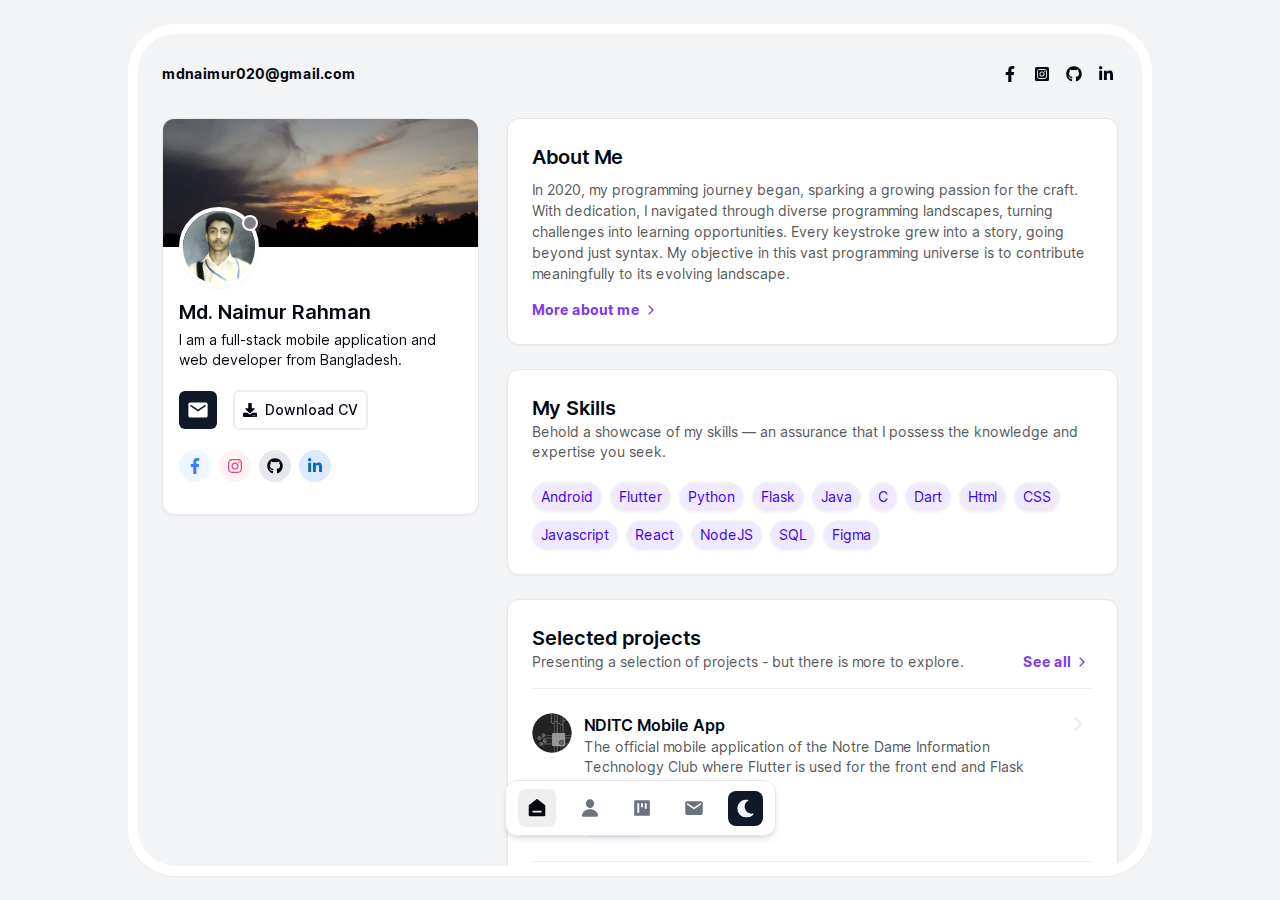
==== commit 6a2f2a6e: "Updates" ====
--- a/index.html
+++ b/index.html
@@ -1 +1 @@
-<!DOCTYPE html><html lang="en"><head><meta charSet="utf-8"/><meta name="viewport" content="width=device-width, initial-scale=1"/><link rel="preload" as="image" href="/images/cover.jpg"/><link rel="preload" as="image" href="/images/icons/nditc.png"/><link rel="preload" as="image" href="/images/icons/aide-assistant.jpeg"/><link rel="preload" as="image" href="/images/icons/askme.jpg"/><link rel="stylesheet" href="/_next/static/css/f71532c2aad5b4ab.css" crossorigin="" data-precedence="next"/><link rel="preload" as="script" fetchPriority="low" href="/_next/static/chunks/webpack-a00de5529604a877.js" crossorigin=""/><script src="/_next/static/chunks/fd9d1056-c50cb70e7323352b.js" async="" crossorigin=""></script><script src="/_next/static/chunks/69-147bc4b2eac855f8.js" async="" crossorigin=""></script><script src="/_next/static/chunks/main-app-5b58b60e78ef68ae.js" async="" crossorigin=""></script><script src="/_next/static/chunks/250-7c9030cc7ca30e84.js" async=""></script><script src="/_next/static/chunks/749-1c151dd33ffb98e5.js" async=""></script><script src="/_next/static/chunks/app/page-e720263d028a879f.js" async=""></script><script src="/_next/static/chunks/5e22fd23-24fcd97c27ac4fe1.js" async=""></script><script src="/_next/static/chunks/94730671-83e2b30cf117d4aa.js" async=""></script><script src="/_next/static/chunks/9c4e2130-3d449da13546b850.js" async=""></script><script src="/_next/static/chunks/8e1d74a4-93716124d8e223fe.js" async=""></script><script src="/_next/static/chunks/479ba886-83ba6cbb63354b91.js" async=""></script><script src="/_next/static/chunks/35-6d5cb85ae615ccb4.js" async=""></script><script src="/_next/static/chunks/app/layout-976aa6a8e16ff6a0.js" async=""></script><link rel="preload" href="https://www.googletagmanager.com/gtag/js?id=G-RDVW4QEG7M" as="script"/><title>Md. Naimur Rahman</title><meta name="description" content="A full-stack mobile application developer with expertise in native Android application development, cross-platform application development with Flutter and backend development."/><meta name="author" content="Md. Naimur Rahman"/><link rel="manifest" href="https://mdnaimur0.github.io/manifest.json"/><meta name="keywords" content="Md. Naimur Rahman,naimur,mdnaimur,mdnaimur020,portfolio,website"/><meta name="creator" content="Md. Naimur Rahman"/><meta name="publisher" content="Md. Naimur Rahman"/><link rel="canonical" href="https://mdnaimur0.github.io/"/><meta name="google-site-verification" content="Xtjpzqm-ULL5RGBrvgc3NCIFp7jcQKL1RV1DxEjSZ-Q"/><meta property="og:title" content="Md. Naimur Rahman"/><meta property="og:description" content="A full-stack mobile application developer with expertise in native Android application development, cross-platform application development with Flutter and backend development."/><meta property="og:image:type" content="image/png"/><meta property="og:image:width" content="1200"/><meta property="og:image:height" content="630"/><meta property="og:image" content="https://mdnaimur0.github.io/opengraph-image.png?9628eace7b3c7e8d"/><meta name="twitter:card" content="summary_large_image"/><meta name="twitter:title" content="Md. Naimur Rahman"/><meta name="twitter:description" content="A full-stack mobile application developer with expertise in native Android application development, cross-platform application development with Flutter and backend development."/><meta name="twitter:image:type" content="image/png"/><meta name="twitter:image:width" content="1200"/><meta name="twitter:image:height" content="630"/><meta name="twitter:image" content="https://mdnaimur0.github.io/opengraph-image.png?9628eace7b3c7e8d"/><link rel="icon" href="/favicon.ico" type="image/x-icon" sizes="16x16"/><link rel="icon" href="/icon.png?e217e42e6c603a97" type="image/png" sizes="512x512"/><link rel="apple-touch-icon" href="/apple-icon.png?480850b7475132ea" type="image/png" sizes="180x180"/><script src="/_next/static/chunks/polyfills-c67a75d1b6f99dc8.js" crossorigin="" noModule=""></script></head><body class="__className_aaf875"><script>!function(){try{var d=document.documentElement,c=d.classList;c.remove('light','dark');var e=localStorage.getItem('theme');if(e){c.add(e|| '')}else{c.add('light');}if(e==='light'||e==='dark'||!e)d.style.colorScheme=e||'light'}catch(t){}}();</script><div class="mx-auto flex h-full w-full flex-col overflow-hidden md:max-w-5xl md:rounded-[48px] md:border-[10px] md:border-background md:shadow-sm md:dark:border-secondary"><div class="overflow-auto md:py-5"><div class="mt-2 flex flex-wrap items-center justify-between gap-2 px-4 md:px-6 py-2 md:mt-0"><a href="mailto:mdnaimur020@gmail.com" target="_blank" class="text-sm font-[700] text-foreground">mdnaimur020@gmail.com</a><div class="flex gap-2"><a href="https://www.facebook.com/mdnaimur020" target="_blank" class="p-1 hover:text-primary" aria-label="Facebook account"><svg stroke="currentColor" fill="currentColor" stroke-width="0" viewBox="0 0 320 512" height="1em" width="1em" xmlns="http://www.w3.org/2000/svg"><path d="M279.14 288l14.22-92.66h-88.91v-60.13c0-25.35 12.42-50.06 52.24-50.06h40.42V6.26S260.43 0 225.36 0c-73.22 0-121.08 44.38-121.08 124.72v70.62H22.89V288h81.39v224h100.17V288z"></path></svg></a><a href="https://www.instagram.com/its_naimur" target="_blank" class="p-1  hover:text-primary" aria-label="Instagram account"><svg stroke="currentColor" fill="currentColor" stroke-width="0" viewBox="0 0 448 512" height="1em" width="1em" xmlns="http://www.w3.org/2000/svg"><path d="M224,202.66A53.34,53.34,0,1,0,277.36,256,53.38,53.38,0,0,0,224,202.66Zm124.71-41a54,54,0,0,0-30.41-30.41c-21-8.29-71-6.43-94.3-6.43s-73.25-1.93-94.31,6.43a54,54,0,0,0-30.41,30.41c-8.28,21-6.43,71.05-6.43,94.33S91,329.26,99.32,350.33a54,54,0,0,0,30.41,30.41c21,8.29,71,6.43,94.31,6.43s73.24,1.93,94.3-6.43a54,54,0,0,0,30.41-30.41c8.35-21,6.43-71.05,6.43-94.33S357.1,182.74,348.75,161.67ZM224,338a82,82,0,1,1,82-82A81.9,81.9,0,0,1,224,338Zm85.38-148.3a19.14,19.14,0,1,1,19.13-19.14A19.1,19.1,0,0,1,309.42,189.74ZM400,32H48A48,48,0,0,0,0,80V432a48,48,0,0,0,48,48H400a48,48,0,0,0,48-48V80A48,48,0,0,0,400,32ZM382.88,322c-1.29,25.63-7.14,48.34-25.85,67s-41.4,24.63-67,25.85c-26.41,1.49-105.59,1.49-132,0-25.63-1.29-48.26-7.15-67-25.85s-24.63-41.42-25.85-67c-1.49-26.42-1.49-105.61,0-132,1.29-25.63,7.07-48.34,25.85-67s41.47-24.56,67-25.78c26.41-1.49,105.59-1.49,132,0,25.63,1.29,48.33,7.15,67,25.85s24.63,41.42,25.85,67.05C384.37,216.44,384.37,295.56,382.88,322Z"></path></svg></a><a href="https://github.com/mdnaimur0" target="_blank" class="p-1  hover:text-primary" aria-label="Github account"><svg stroke="currentColor" fill="currentColor" stroke-width="0" viewBox="0 0 496 512" height="1em" width="1em" xmlns="http://www.w3.org/2000/svg"><path d="M165.9 397.4c0 2-2.3 3.6-5.2 3.6-3.3.3-5.6-1.3-5.6-3.6 0-2 2.3-3.6 5.2-3.6 3-.3 5.6 1.3 5.6 3.6zm-31.1-4.5c-.7 2 1.3 4.3 4.3 4.9 2.6 1 5.6 0 6.2-2s-1.3-4.3-4.3-5.2c-2.6-.7-5.5.3-6.2 2.3zm44.2-1.7c-2.9.7-4.9 2.6-4.6 4.9.3 2 2.9 3.3 5.9 2.6 2.9-.7 4.9-2.6 4.6-4.6-.3-1.9-3-3.2-5.9-2.9zM244.8 8C106.1 8 0 113.3 0 252c0 110.9 69.8 205.8 169.5 239.2 12.8 2.3 17.3-5.6 17.3-12.1 0-6.2-.3-40.4-.3-61.4 0 0-70 15-84.7-29.8 0 0-11.4-29.1-27.8-36.6 0 0-22.9-15.7 1.6-15.4 0 0 24.9 2 38.6 25.8 21.9 38.6 58.6 27.5 72.9 20.9 2.3-16 8.8-27.1 16-33.7-55.9-6.2-112.3-14.3-112.3-110.5 0-27.5 7.6-41.3 23.6-58.9-2.6-6.5-11.1-33.3 2.6-67.9 20.9-6.5 69 27 69 27 20-5.6 41.5-8.5 62.8-8.5s42.8 2.9 62.8 8.5c0 0 48.1-33.6 69-27 13.7 34.7 5.2 61.4 2.6 67.9 16 17.7 25.8 31.5 25.8 58.9 0 96.5-58.9 104.2-114.8 110.5 9.2 7.9 17 22.9 17 46.4 0 33.7-.3 75.4-.3 83.6 0 6.5 4.6 14.4 17.3 12.1C428.2 457.8 496 362.9 496 252 496 113.3 383.5 8 244.8 8zM97.2 352.9c-1.3 1-1 3.3.7 5.2 1.6 1.6 3.9 2.3 5.2 1 1.3-1 1-3.3-.7-5.2-1.6-1.6-3.9-2.3-5.2-1zm-10.8-8.1c-.7 1.3.3 2.9 2.3 3.9 1.6 1 3.6.7 4.3-.7.7-1.3-.3-2.9-2.3-3.9-2-.6-3.6-.3-4.3.7zm32.4 35.6c-1.6 1.3-1 4.3 1.3 6.2 2.3 2.3 5.2 2.6 6.5 1 1.3-1.3.7-4.3-1.3-6.2-2.2-2.3-5.2-2.6-6.5-1zm-11.4-14.7c-1.6 1-1.6 3.6 0 5.9 1.6 2.3 4.3 3.3 5.6 2.3 1.6-1.3 1.6-3.9 0-6.2-1.4-2.3-4-3.3-5.6-2z"></path></svg></a><a href="https://www.linkedin.com/in/mdnaimur" target="_blank" class="p-1  hover:text-primary" aria-label="Linkedin account"><svg stroke="currentColor" fill="currentColor" stroke-width="0" viewBox="0 0 448 512" height="1em" width="1em" xmlns="http://www.w3.org/2000/svg"><path d="M100.28 448H7.4V148.9h92.88zM53.79 108.1C24.09 108.1 0 83.5 0 53.8a53.79 53.79 0 0 1 107.58 0c0 29.7-24.1 54.3-53.79 54.3zM447.9 448h-92.68V302.4c0-34.7-.7-79.2-48.29-79.2-48.29 0-55.69 37.7-55.69 76.7V448h-92.78V148.9h89.08v40.8h1.3c12.4-23.5 42.69-48.3 87.88-48.3 94 0 111.28 61.9 111.28 142.3V448z"></path></svg></a></div></div><main class="flex-grow"><div class="grid auto-cols-fr grid-cols-[1fr] grid-rows-[auto] items-start gap-x-7 gap-y-6 p-4 md:grid-cols-[.7fr_1fr] md:gap-y-7 md:p-6 lg:grid-cols-[.52fr_1fr]"><div class="rounded-xl border bg-background text-foreground shadow-sm dark:bg-secondary overflow-hidden md:sticky md:top-3 undefined" style="text-decoration:none"><img class="w-full z-0 h-24 md:h-32 object-cover" src="/images/cover.jpg" alt="Sky Background"/><div class="-mt-10 px-4 text-center md:text-start"><div class="z-10 relative inline-block mb-1"><img alt="Md. Naimur Rahman" loading="lazy" width="80" height="80" decoding="async" data-nimg="1" class="rounded-full border-4 border-[white] shadow-sm undefined" style="color:transparent" src="/images/md-naimur-rahman-80.jpg"/><div class="absolute top-2 right-px w-4 h-4 rounded-full bg-[grey] border-2 border-[white]" title="Not Available"></div></div><h1 class="mb-1 text-xl font-[600]">Md. Naimur Rahman</h1><p class="mb-5 text-sm grey">I am a full-stack mobile application developer from Bangladesh.</p><div class="flex gap-4 mb-5 items-center justify-center md:justify-start"><a title="Contact" class="flex items-center" href="/contact/"><svg stroke="currentColor" fill="currentColor" stroke-width="0" viewBox="0 0 512 512" class="p-2 text-background bg-secondary-foreground rounded-md hover:bg-slate-600 hover:scale-95" height="38" width="38" xmlns="http://www.w3.org/2000/svg"><path d="M437.332 80H74.668C51.199 80 32 99.198 32 122.667v266.666C32 412.802 51.199 432 74.668 432h362.664C460.801 432 480 412.802 480 389.333V122.667C480 99.198 460.801 80 437.332 80zM432 170.667L256 288 80 170.667V128l176 117.333L432 128v42.667z"></path></svg></a><a class="flex w-fit items-center gap-2 rounded-md border-2 border-divider px-2 py-2 text-sm font-[500] text-foreground transition duration-300 ease-in-out hover:scale-95 hover:border-foreground hover:bg-foreground hover:text-background" href="/files/cv-of-mdnaimur020@gmail.com.pdf" target="_blank"><svg stroke="currentColor" fill="currentColor" stroke-width="0" viewBox="0 0 512 512" height="1em" width="1em" xmlns="http://www.w3.org/2000/svg"><path d="M216 0h80c13.3 0 24 10.7 24 24v168h87.7c17.8 0 26.7 21.5 14.1 34.1L269.7 378.3c-7.5 7.5-19.8 7.5-27.3 0L90.1 226.1c-12.6-12.6-3.7-34.1 14.1-34.1H192V24c0-13.3 10.7-24 24-24zm296 376v112c0 13.3-10.7 24-24 24H24c-13.3 0-24-10.7-24-24V376c0-13.3 10.7-24 24-24h146.7l49 49c20.1 20.1 52.5 20.1 72.6 0l49-49H488c13.3 0 24 10.7 24 24zm-124 88c0-11-9-20-20-20s-20 9-20 20 9 20 20 20 20-9 20-20zm64 0c0-11-9-20-20-20s-20 9-20 20 9 20 20 20 20-9 20-20z"></path></svg> Download CV</a></div><div class="flex items-center justify-center gap-2 mb-8 md:justify-start"><a href="https://www.facebook.com/mdnaimur020" target="_blank" class="rounded-full bg-blue-50 p-2 text-[#337fff] hover:-translate-y-px dark:bg-[#526f9e77]" aria-label="Facebook account"><svg stroke="currentColor" fill="currentColor" stroke-width="0" viewBox="0 0 320 512" height="1em" width="1em" xmlns="http://www.w3.org/2000/svg"><path d="M279.14 288l14.22-92.66h-88.91v-60.13c0-25.35 12.42-50.06 52.24-50.06h40.42V6.26S260.43 0 225.36 0c-73.22 0-121.08 44.38-121.08 124.72v70.62H22.89V288h81.39v224h100.17V288z"></path></svg></a><a href="https://www.instagram.com/its_naimur" target="_blank" class="rounded-full bg-red-50 p-2 text-[#e44385] hover:-translate-y-px dark:bg-[#7b5b5b76]" aria-label="Instagram account"><svg stroke="currentColor" fill="currentColor" stroke-width="0" viewBox="0 0 448 512" height="1em" width="1em" xmlns="http://www.w3.org/2000/svg"><path d="M224.1 141c-63.6 0-114.9 51.3-114.9 114.9s51.3 114.9 114.9 114.9S339 319.5 339 255.9 287.7 141 224.1 141zm0 189.6c-41.1 0-74.7-33.5-74.7-74.7s33.5-74.7 74.7-74.7 74.7 33.5 74.7 74.7-33.6 74.7-74.7 74.7zm146.4-194.3c0 14.9-12 26.8-26.8 26.8-14.9 0-26.8-12-26.8-26.8s12-26.8 26.8-26.8 26.8 12 26.8 26.8zm76.1 27.2c-1.7-35.9-9.9-67.7-36.2-93.9-26.2-26.2-58-34.4-93.9-36.2-37-2.1-147.9-2.1-184.9 0-35.8 1.7-67.6 9.9-93.9 36.1s-34.4 58-36.2 93.9c-2.1 37-2.1 147.9 0 184.9 1.7 35.9 9.9 67.7 36.2 93.9s58 34.4 93.9 36.2c37 2.1 147.9 2.1 184.9 0 35.9-1.7 67.7-9.9 93.9-36.2 26.2-26.2 34.4-58 36.2-93.9 2.1-37 2.1-147.8 0-184.8zM398.8 388c-7.8 19.6-22.9 34.7-42.6 42.6-29.5 11.7-99.5 9-132.1 9s-102.7 2.6-132.1-9c-19.6-7.8-34.7-22.9-42.6-42.6-11.7-29.5-9-99.5-9-132.1s-2.6-102.7 9-132.1c7.8-19.6 22.9-34.7 42.6-42.6 29.5-11.7 99.5-9 132.1-9s102.7-2.6 132.1 9c19.6 7.8 34.7 22.9 42.6 42.6 11.7 29.5 9 99.5 9 132.1s2.7 102.7-9 132.1z"></path></svg></a><a href="https://github.com/mdnaimur0" target="_blank" class="rounded-full bg-gray-200 p-2 text-foreground hover:-translate-y-px dark:bg-gray-700" aria-label="Github account"><svg stroke="currentColor" fill="currentColor" stroke-width="0" viewBox="0 0 496 512" height="1em" width="1em" xmlns="http://www.w3.org/2000/svg"><path d="M165.9 397.4c0 2-2.3 3.6-5.2 3.6-3.3.3-5.6-1.3-5.6-3.6 0-2 2.3-3.6 5.2-3.6 3-.3 5.6 1.3 5.6 3.6zm-31.1-4.5c-.7 2 1.3 4.3 4.3 4.9 2.6 1 5.6 0 6.2-2s-1.3-4.3-4.3-5.2c-2.6-.7-5.5.3-6.2 2.3zm44.2-1.7c-2.9.7-4.9 2.6-4.6 4.9.3 2 2.9 3.3 5.9 2.6 2.9-.7 4.9-2.6 4.6-4.6-.3-1.9-3-3.2-5.9-2.9zM244.8 8C106.1 8 0 113.3 0 252c0 110.9 69.8 205.8 169.5 239.2 12.8 2.3 17.3-5.6 17.3-12.1 0-6.2-.3-40.4-.3-61.4 0 0-70 15-84.7-29.8 0 0-11.4-29.1-27.8-36.6 0 0-22.9-15.7 1.6-15.4 0 0 24.9 2 38.6 25.8 21.9 38.6 58.6 27.5 72.9 20.9 2.3-16 8.8-27.1 16-33.7-55.9-6.2-112.3-14.3-112.3-110.5 0-27.5 7.6-41.3 23.6-58.9-2.6-6.5-11.1-33.3 2.6-67.9 20.9-6.5 69 27 69 27 20-5.6 41.5-8.5 62.8-8.5s42.8 2.9 62.8 8.5c0 0 48.1-33.6 69-27 13.7 34.7 5.2 61.4 2.6 67.9 16 17.7 25.8 31.5 25.8 58.9 0 96.5-58.9 104.2-114.8 110.5 9.2 7.9 17 22.9 17 46.4 0 33.7-.3 75.4-.3 83.6 0 6.5 4.6 14.4 17.3 12.1C428.2 457.8 496 362.9 496 252 496 113.3 383.5 8 244.8 8zM97.2 352.9c-1.3 1-1 3.3.7 5.2 1.6 1.6 3.9 2.3 5.2 1 1.3-1 1-3.3-.7-5.2-1.6-1.6-3.9-2.3-5.2-1zm-10.8-8.1c-.7 1.3.3 2.9 2.3 3.9 1.6 1 3.6.7 4.3-.7.7-1.3-.3-2.9-2.3-3.9-2-.6-3.6-.3-4.3.7zm32.4 35.6c-1.6 1.3-1 4.3 1.3 6.2 2.3 2.3 5.2 2.6 6.5 1 1.3-1.3.7-4.3-1.3-6.2-2.2-2.3-5.2-2.6-6.5-1zm-11.4-14.7c-1.6 1-1.6 3.6 0 5.9 1.6 2.3 4.3 3.3 5.6 2.3 1.6-1.3 1.6-3.9 0-6.2-1.4-2.3-4-3.3-5.6-2z"></path></svg></a><a href="https://www.linkedin.com/in/mdnaimur" target="_blank" class="rounded-full bg-blue-100 p-2 text-[#0a66c2] hover:-translate-y-px dark:bg-[#36516c70]" aria-label="Linkedin account"><svg stroke="currentColor" fill="currentColor" stroke-width="0" viewBox="0 0 448 512" height="1em" width="1em" xmlns="http://www.w3.org/2000/svg"><path d="M100.28 448H7.4V148.9h92.88zM53.79 108.1C24.09 108.1 0 83.5 0 53.8a53.79 53.79 0 0 1 107.58 0c0 29.7-24.1 54.3-53.79 54.3zM447.9 448h-92.68V302.4c0-34.7-.7-79.2-48.29-79.2-48.29 0-55.69 37.7-55.69 76.7V448h-92.78V148.9h89.08v40.8h1.3c12.4-23.5 42.69-48.3 87.88-48.3 94 0 111.28 61.9 111.28 142.3V448z"></path></svg></a></div></div></div><div><div class="rounded-xl border bg-background text-foreground shadow-sm dark:bg-secondary mb-6 p-6" style="text-decoration:none"><h2 class="mb-2 text-xl font-[600]">About Me</h2><p class="mb-4 text-sm leading-normal text-grey">In 2020, my programming journey began, sparking a growing passion for the craft. With dedication, I navigated through diverse programming landscapes, turning challenges into learning opportunities. Every keystroke grew into a story, going beyond just syntax. My objective in this vast programming universe is to contribute meaningfully to its evolving landscape.</p><a class="me-1 flex items-center gap-1 text-sm font-[700] text-primary transition duration-300 ease-in-out hover:me-0 hover:gap-2 hover:text-foreground" aria-label="Read more about me" href="/about/"><span class="whitespace-nowrap text-sm">More about me</span><svg stroke="currentColor" fill="currentColor" stroke-width="0" viewBox="0 0 512 512" height="1em" width="1em" xmlns="http://www.w3.org/2000/svg"><path d="M294.1 256L167 129c-9.4-9.4-9.4-24.6 0-33.9s24.6-9.3 34 0L345 239c9.1 9.1 9.3 23.7.7 33.1L201.1 417c-4.7 4.7-10.9 7-17 7s-12.3-2.3-17-7c-9.4-9.4-9.4-24.6 0-33.9l127-127.1z"></path></svg></a></div><div class="rounded-xl border bg-background text-foreground shadow-sm dark:bg-secondary mb-6 p-6" style="text-decoration:none"><h2 class="text-xl font-[600]">My Skills</h2><p class="mb-5 text-sm text-grey">Behold a showcase of my skills — an assurance that I possess the knowledge and expertise you seek.</p><ul role="list" class="flex flex-wrap items-start justify-start gap-2 undefined"><li class="inline-block cursor-default rounded-full border border-secondary bg-[#f1eaff] px-2 py-1 text-sm text-[#3A00F5] shadow-sm hover:scale-105 dark:border-none dark:bg-purple-700 dark:bg-opacity-20 dark:text-foreground">Android</li><li class="inline-block cursor-default rounded-full border border-secondary bg-[#f1eaff] px-2 py-1 text-sm text-[#3A00F5] shadow-sm hover:scale-105 dark:border-none dark:bg-purple-700 dark:bg-opacity-20 dark:text-foreground">Flutter</li><li class="inline-block cursor-default rounded-full border border-secondary bg-[#f1eaff] px-2 py-1 text-sm text-[#3A00F5] shadow-sm hover:scale-105 dark:border-none dark:bg-purple-700 dark:bg-opacity-20 dark:text-foreground">Python</li><li class="inline-block cursor-default rounded-full border border-secondary bg-[#f1eaff] px-2 py-1 text-sm text-[#3A00F5] shadow-sm hover:scale-105 dark:border-none dark:bg-purple-700 dark:bg-opacity-20 dark:text-foreground">Flask</li><li class="inline-block cursor-default rounded-full border border-secondary bg-[#f1eaff] px-2 py-1 text-sm text-[#3A00F5] shadow-sm hover:scale-105 dark:border-none dark:bg-purple-700 dark:bg-opacity-20 dark:text-foreground">Java</li><li class="inline-block cursor-default rounded-full border border-secondary bg-[#f1eaff] px-2 py-1 text-sm text-[#3A00F5] shadow-sm hover:scale-105 dark:border-none dark:bg-purple-700 dark:bg-opacity-20 dark:text-foreground">C</li><li class="inline-block cursor-default rounded-full border border-secondary bg-[#f1eaff] px-2 py-1 text-sm text-[#3A00F5] shadow-sm hover:scale-105 dark:border-none dark:bg-purple-700 dark:bg-opacity-20 dark:text-foreground">Dart</li><li class="inline-block cursor-default rounded-full border border-secondary bg-[#f1eaff] px-2 py-1 text-sm text-[#3A00F5] shadow-sm hover:scale-105 dark:border-none dark:bg-purple-700 dark:bg-opacity-20 dark:text-foreground">Html</li><li class="inline-block cursor-default rounded-full border border-secondary bg-[#f1eaff] px-2 py-1 text-sm text-[#3A00F5] shadow-sm hover:scale-105 dark:border-none dark:bg-purple-700 dark:bg-opacity-20 dark:text-foreground">CSS</li><li class="inline-block cursor-default rounded-full border border-secondary bg-[#f1eaff] px-2 py-1 text-sm text-[#3A00F5] shadow-sm hover:scale-105 dark:border-none dark:bg-purple-700 dark:bg-opacity-20 dark:text-foreground">Javascript</li><li class="inline-block cursor-default rounded-full border border-secondary bg-[#f1eaff] px-2 py-1 text-sm text-[#3A00F5] shadow-sm hover:scale-105 dark:border-none dark:bg-purple-700 dark:bg-opacity-20 dark:text-foreground">React</li><li class="inline-block cursor-default rounded-full border border-secondary bg-[#f1eaff] px-2 py-1 text-sm text-[#3A00F5] shadow-sm hover:scale-105 dark:border-none dark:bg-purple-700 dark:bg-opacity-20 dark:text-foreground">NodeJS</li><li class="inline-block cursor-default rounded-full border border-secondary bg-[#f1eaff] px-2 py-1 text-sm text-[#3A00F5] shadow-sm hover:scale-105 dark:border-none dark:bg-purple-700 dark:bg-opacity-20 dark:text-foreground">SQL</li><li class="inline-block cursor-default rounded-full border border-secondary bg-[#f1eaff] px-2 py-1 text-sm text-[#3A00F5] shadow-sm hover:scale-105 dark:border-none dark:bg-purple-700 dark:bg-opacity-20 dark:text-foreground">Figma</li></ul></div><div class="rounded-xl border bg-background text-foreground shadow-sm dark:bg-secondary p-6" style="text-decoration:none"><div class="mb-4 flex flex-col justify-between gap-2 sm:max-md:flex-row sm:max-md:items-center lg:flex-row"><div class="w-full"><h2 class="text-xl font-[600]">Selected projects</h2><p class="text-sm text-grey">Presenting a selection of projects - but there is more to explore.</p></div><a class="me-1 flex items-center gap-1 text-sm font-[700] text-primary transition duration-300 ease-in-out hover:me-0 hover:gap-2 hover:text-foreground mt-auto" href="/projects/"><span class="whitespace-nowrap text-sm">See all</span><svg stroke="currentColor" fill="currentColor" stroke-width="0" viewBox="0 0 512 512" height="1em" width="1em" xmlns="http://www.w3.org/2000/svg"><path d="M294.1 256L167 129c-9.4-9.4-9.4-24.6 0-33.9s24.6-9.3 34 0L345 239c9.1 9.1 9.3 23.7.7 33.1L201.1 417c-4.7 4.7-10.9 7-17 7s-12.3-2.3-17-7c-9.4-9.4-9.4-24.6 0-33.9l127-127.1z"></path></svg></a></div><div class="mb-6 h-px w-full bg-divider"></div><ul role="list" class="divide-y divide-divider"><li class="group/item cursor-pointer pb-6 pt-6 first:pt-0 last:pb-0"><a class="flex flex-col gap-3 sm:flex-row" href="/projects/nditc-mobile-app/"><img class="h-10 w-10 rounded-full object-cover" alt="NDITC Mobile App" src="/images/icons/nditc.png" width="40" height="40"/><div class="flex md:gap-2"><div><h3 class="text-base font-[600] group-hover/item:text-primary">NDITC Mobile App</h3><p class="mb-3 text-sm text-grey dark:text-gray-400">The official mobile application of the Notre Dame Information Technology Club where Flutter is used for the front end and Flask (Python) for the back end</p><div class="hidden flex-col items-start gap-3 sm:max-md:flex-row sm:max-md:items-center md:flex lg:flex-row lg:items-center"><div class="inline-block rounded-md bg-[#f1eaff] px-2 py-1 text-sm text-[#3A00F5] dark:bg-purple-700 dark:bg-opacity-20 dark:text-foreground">Flutter</div><div class="flex items-center justify-center gap-1 text-xs text-grey dark:text-gray-400"><svg stroke="currentColor" fill="currentColor" stroke-width="0" viewBox="0 0 24 24" height="1em" width="1em" xmlns="http://www.w3.org/2000/svg"><path d="M1 12C1 5.925 5.925 1 12 1s11 4.925 11 11-4.925 11-11 11S1 18.075 1 12Zm11.575-4.75a.825.825 0 1 0-1.65 0v5.5c0 .296.159.57.416.716l3.5 2a.825.825 0 0 0 .818-1.432l-3.084-1.763Z"></path></svg> <!-- -->Jun 2023</div></div></div><div class="me-1 hidden text-divider transition duration-500 ease-in-out group-hover/item:me-0 group-hover/item:ps-1 group-hover/item:text-primary md:block"><svg stroke="currentColor" fill="currentColor" stroke-width="0" viewBox="0 0 512 512" height="22" width="22" xmlns="http://www.w3.org/2000/svg"><path d="M294.1 256L167 129c-9.4-9.4-9.4-24.6 0-33.9s24.6-9.3 34 0L345 239c9.1 9.1 9.3 23.7.7 33.1L201.1 417c-4.7 4.7-10.9 7-17 7s-12.3-2.3-17-7c-9.4-9.4-9.4-24.6 0-33.9l127-127.1z"></path></svg></div></div></a></li><li class="group/item cursor-pointer pb-6 pt-6 first:pt-0 last:pb-0"><a class="flex flex-col gap-3 sm:flex-row" href="/projects/aide-assistant/"><img class="h-10 w-10 rounded-full object-cover" alt="AIDE Assistant" src="/images/icons/aide-assistant.jpeg" width="40" height="40"/><div class="flex md:gap-2"><div><h3 class="text-base font-[600] group-hover/item:text-primary">AIDE Assistant</h3><p class="mb-3 text-sm text-grey dark:text-gray-400">A native android application that helps to build android applications with AIDE - Android IDE</p><div class="hidden flex-col items-start gap-3 sm:max-md:flex-row sm:max-md:items-center md:flex lg:flex-row lg:items-center"><div class="inline-block rounded-md bg-[#f1eaff] px-2 py-1 text-sm text-[#3A00F5] dark:bg-purple-700 dark:bg-opacity-20 dark:text-foreground">Android</div><div class="flex items-center justify-center gap-1 text-xs text-grey dark:text-gray-400"><svg stroke="currentColor" fill="currentColor" stroke-width="0" viewBox="0 0 24 24" height="1em" width="1em" xmlns="http://www.w3.org/2000/svg"><path d="M1 12C1 5.925 5.925 1 12 1s11 4.925 11 11-4.925 11-11 11S1 18.075 1 12Zm11.575-4.75a.825.825 0 1 0-1.65 0v5.5c0 .296.159.57.416.716l3.5 2a.825.825 0 0 0 .818-1.432l-3.084-1.763Z"></path></svg> <!-- -->Oct 2021</div></div></div><div class="me-1 hidden text-divider transition duration-500 ease-in-out group-hover/item:me-0 group-hover/item:ps-1 group-hover/item:text-primary md:block"><svg stroke="currentColor" fill="currentColor" stroke-width="0" viewBox="0 0 512 512" height="22" width="22" xmlns="http://www.w3.org/2000/svg"><path d="M294.1 256L167 129c-9.4-9.4-9.4-24.6 0-33.9s24.6-9.3 34 0L345 239c9.1 9.1 9.3 23.7.7 33.1L201.1 417c-4.7 4.7-10.9 7-17 7s-12.3-2.3-17-7c-9.4-9.4-9.4-24.6 0-33.9l127-127.1z"></path></svg></div></div></a></li><li class="group/item cursor-pointer pb-6 pt-6 first:pt-0 last:pb-0"><a class="flex flex-col gap-3 sm:flex-row" href="/projects/askme-bot/"><img class="h-10 w-10 rounded-full object-cover" alt="AskMe Telegram bot" src="/images/icons/askme.jpg" width="40" height="40"/><div class="flex md:gap-2"><div><h3 class="text-base font-[600] group-hover/item:text-primary">AskMe Telegram bot</h3><p class="mb-3 text-sm text-grey dark:text-gray-400">An AI chatbot, crafted with the ChatGPT API, to effectively respond to user inquiries, built using Python</p><div class="hidden flex-col items-start gap-3 sm:max-md:flex-row sm:max-md:items-center md:flex lg:flex-row lg:items-center"><div class="inline-block rounded-md bg-[#f1eaff] px-2 py-1 text-sm text-[#3A00F5] dark:bg-purple-700 dark:bg-opacity-20 dark:text-foreground">Telegram Bot</div><div class="flex items-center justify-center gap-1 text-xs text-grey dark:text-gray-400"><svg stroke="currentColor" fill="currentColor" stroke-width="0" viewBox="0 0 24 24" height="1em" width="1em" xmlns="http://www.w3.org/2000/svg"><path d="M1 12C1 5.925 5.925 1 12 1s11 4.925 11 11-4.925 11-11 11S1 18.075 1 12Zm11.575-4.75a.825.825 0 1 0-1.65 0v5.5c0 .296.159.57.416.716l3.5 2a.825.825 0 0 0 .818-1.432l-3.084-1.763Z"></path></svg> <!-- -->Aug 2023</div></div></div><div class="me-1 hidden text-divider transition duration-500 ease-in-out group-hover/item:me-0 group-hover/item:ps-1 group-hover/item:text-primary md:block"><svg stroke="currentColor" fill="currentColor" stroke-width="0" viewBox="0 0 512 512" height="22" width="22" xmlns="http://www.w3.org/2000/svg"><path d="M294.1 256L167 129c-9.4-9.4-9.4-24.6 0-33.9s24.6-9.3 34 0L345 239c9.1 9.1 9.3 23.7.7 33.1L201.1 417c-4.7 4.7-10.9 7-17 7s-12.3-2.3-17-7c-9.4-9.4-9.4-24.6 0-33.9l127-127.1z"></path></svg></div></div></a></li></ul></div></div></div></main><div class="flex items-center justify-center px-4 pb-10 pt-10 text-center md:px-6"><p class="text-grey">Copyright © <!-- -->2024<!-- --> by Md. Naimur Rahman | All Rights Reserved</p></div><div class="h-14"></div><div class="fixed bottom-0 left-0 right-0 z-50 w-full bg-[transparent]"><div class="mx-auto mb-8 w-fit md:mb-16"><div class="mx-auto flex items-center justify-between gap-4 rounded-xl border border-border bg-background px-3 py-2 shadow-md dark:bg-secondary"><a title="Home" class="flex items-center justify-center rounded-lg p-2 hover:bg-[#eee] hover:text-foreground dark:hover:bg-[#373851] bg-[#eee] text-foreground dark:bg-[#373851]" href="/"><svg stroke="currentColor" fill="currentColor" stroke-width="0" viewBox="0 0 24 24" height="22" width="22" xmlns="http://www.w3.org/2000/svg"><path d="M21 19.9997C21 20.552 20.5523 20.9997 20 20.9997H4C3.44772 20.9997 3 20.552 3 19.9997V9.48882C3 9.18023 3.14247 8.88893 3.38606 8.69947L11.3861 2.47725C11.7472 2.19639 12.2528 2.19639 12.6139 2.47725L20.6139 8.69947C20.8575 8.88893 21 9.18023 21 9.48882V19.9997ZM7 14.9997V16.9997H17V14.9997H7Z"></path></svg></a><a title="About" class="flex items-center justify-center rounded-lg p-2 hover:bg-[#eee] hover:text-foreground dark:hover:bg-[#373851] text-muted-foreground" href="/about/"><svg stroke="currentColor" fill="currentColor" stroke-width="0" viewBox="0 0 512 512" height="20" width="20" xmlns="http://www.w3.org/2000/svg"><path d="M332.64 64.58C313.18 43.57 286 32 256 32c-30.16 0-57.43 11.5-76.8 32.38-19.58 21.11-29.12 49.8-26.88 80.78C156.76 206.28 203.27 256 256 256s99.16-49.71 103.67-110.82c2.27-30.7-7.33-59.33-27.03-80.6zM432 480H80a31 31 0 0 1-24.2-11.13c-6.5-7.77-9.12-18.38-7.18-29.11C57.06 392.94 83.4 353.61 124.8 326c36.78-24.51 83.37-38 131.2-38s94.42 13.5 131.2 38c41.4 27.6 67.74 66.93 76.18 113.75 1.94 10.73-.68 21.34-7.18 29.11A31 31 0 0 1 432 480z"></path></svg></a><a title="Projects" class="flex items-center justify-center rounded-lg p-2 hover:bg-[#eee] hover:text-foreground dark:hover:bg-[#373851] text-muted-foreground" href="/projects/"><svg stroke="currentColor" fill="currentColor" stroke-width="0" viewBox="0 0 1024 1024" height="20" width="20" xmlns="http://www.w3.org/2000/svg"><path d="M880 112H144c-17.7 0-32 14.3-32 32v736c0 17.7 14.3 32 32 32h736c17.7 0 32-14.3 32-32V144c0-17.7-14.3-32-32-32zM368 744c0 4.4-3.6 8-8 8h-80c-4.4 0-8-3.6-8-8V280c0-4.4 3.6-8 8-8h80c4.4 0 8 3.6 8 8v464zm192-280c0 4.4-3.6 8-8 8h-80c-4.4 0-8-3.6-8-8V280c0-4.4 3.6-8 8-8h80c4.4 0 8 3.6 8 8v184zm192 72c0 4.4-3.6 8-8 8h-80c-4.4 0-8-3.6-8-8V280c0-4.4 3.6-8 8-8h80c4.4 0 8 3.6 8 8v256z"></path></svg></a><a title="Contact" class="flex items-center justify-center rounded-lg p-2 hover:bg-[#eee] hover:text-foreground dark:hover:bg-[#373851] text-muted-foreground" href="/contact/"><svg stroke="currentColor" fill="currentColor" stroke-width="0" viewBox="0 0 512 512" height="20" width="20" xmlns="http://www.w3.org/2000/svg"><path d="M437.332 80H74.668C51.199 80 32 99.198 32 122.667v266.666C32 412.802 51.199 432 74.668 432h362.664C460.801 432 480 412.802 480 389.333V122.667C480 99.198 460.801 80 437.332 80zM432 170.667L256 288 80 170.667V128l176 117.333L432 128v42.667z"></path></svg></a><button class="flex items-center justify-center rounded-lg border-none bg-secondary-foreground p-2 text-secondary hover:bg-muted-foreground hover:text-muted"><svg stroke="currentColor" fill="currentColor" stroke-width="0" viewBox="0 0 512 512" class="absolute rotate-90 scale-0 transition-all dark:rotate-0 dark:scale-100" aria-label="Switch to light theme" height="19" width="19" xmlns="http://www.w3.org/2000/svg"><path d="M256 160c-52.9 0-96 43.1-96 96s43.1 96 96 96 96-43.1 96-96-43.1-96-96-96zm246.4 80.5l-94.7-47.3 33.5-100.4c4.5-13.6-8.4-26.5-21.9-21.9l-100.4 33.5-47.4-94.8c-6.4-12.8-24.6-12.8-31 0l-47.3 94.7L92.7 70.8c-13.6-4.5-26.5 8.4-21.9 21.9l33.5 100.4-94.7 47.4c-12.8 6.4-12.8 24.6 0 31l94.7 47.3-33.5 100.5c-4.5 13.6 8.4 26.5 21.9 21.9l100.4-33.5 47.3 94.7c6.4 12.8 24.6 12.8 31 0l47.3-94.7 100.4 33.5c13.6 4.5 26.5-8.4 21.9-21.9l-33.5-100.4 94.7-47.3c13-6.5 13-24.7.2-31.1zm-155.9 106c-49.9 49.9-131.1 49.9-181 0-49.9-49.9-49.9-131.1 0-181 49.9-49.9 131.1-49.9 181 0 49.9 49.9 49.9 131.1 0 181z"></path></svg><svg stroke="currentColor" fill="currentColor" stroke-width="0" viewBox="0 0 512 512" class="rotate-0 scale-95 transition-all dark:-rotate-90 dark:scale-0" aria-label="Switch to dark theme" height="19" width="19" xmlns="http://www.w3.org/2000/svg"><path d="M283.211 512c78.962 0 151.079-35.925 198.857-94.792 7.068-8.708-.639-21.43-11.562-19.35-124.203 23.654-238.262-71.576-238.262-196.954 0-72.222 38.662-138.635 101.498-174.394 9.686-5.512 7.25-20.197-3.756-22.23A258.156 258.156 0 0 0 283.211 0c-141.309 0-256 114.511-256 256 0 141.309 114.511 256 256 256z"></path></svg></button></div></div></div></div></div><script src="/_next/static/chunks/webpack-a00de5529604a877.js" crossorigin="" async=""></script><script>(self.__next_f=self.__next_f||[]).push([0]);self.__next_f.push([2,null])</script><script>self.__next_f.push([1,"1:HL[\"/_next/static/css/f71532c2aad5b4ab.css\",\"style\",{\"crossOrigin\":\"\"}]\n0:\"$L2\"\n"])</script><script>self.__next_f.push([1,"3:I[7690,[],\"\"]\n5:I[1749,[\"250\",\"static/chunks/250-7c9030cc7ca30e84.js\",\"749\",\"static/chunks/749-1c151dd33ffb98e5.js\",\"931\",\"static/chunks/app/page-e720263d028a879f.js\"],\"Image\"]\n6:I[5250,[\"250\",\"static/chunks/250-7c9030cc7ca30e84.js\",\"749\",\"static/chunks/749-1c151dd33ffb98e5.js\",\"931\",\"static/chunks/app/page-e720263d028a879f.js\"],\"\"]\n8:I[6097,[\"452\",\"static/chunks/5e22fd23-24fcd97c27ac4fe1.js\",\"522\",\"static/chunks/94730671-83e2b30cf117d4aa.js\",\"706\",\"static/chunks/9c4e2130-3d449da13546b850.js\",\"699\",\"stati"])</script><script>self.__next_f.push([1,"c/chunks/8e1d74a4-93716124d8e223fe.js\",\"259\",\"static/chunks/479ba886-83ba6cbb63354b91.js\",\"250\",\"static/chunks/250-7c9030cc7ca30e84.js\",\"35\",\"static/chunks/35-6d5cb85ae615ccb4.js\",\"185\",\"static/chunks/app/layout-976aa6a8e16ff6a0.js\"],\"ThemeProvider\"]\na:I[5613,[],\"\"]\nb:I[1778,[],\"\"]\nc:I[1083,[\"452\",\"static/chunks/5e22fd23-24fcd97c27ac4fe1.js\",\"522\",\"static/chunks/94730671-83e2b30cf117d4aa.js\",\"706\",\"static/chunks/9c4e2130-3d449da13546b850.js\",\"699\",\"static/chunks/8e1d74a4-93716124d8e223fe.js\",\"259\",\"static/c"])</script><script>self.__next_f.push([1,"hunks/479ba886-83ba6cbb63354b91.js\",\"250\",\"static/chunks/250-7c9030cc7ca30e84.js\",\"35\",\"static/chunks/35-6d5cb85ae615ccb4.js\",\"185\",\"static/chunks/app/layout-976aa6a8e16ff6a0.js\"],\"\"]\nd:I[5935,[\"452\",\"static/chunks/5e22fd23-24fcd97c27ac4fe1.js\",\"522\",\"static/chunks/94730671-83e2b30cf117d4aa.js\",\"706\",\"static/chunks/9c4e2130-3d449da13546b850.js\",\"699\",\"static/chunks/8e1d74a4-93716124d8e223fe.js\",\"259\",\"static/chunks/479ba886-83ba6cbb63354b91.js\",\"250\",\"static/chunks/250-7c9030cc7ca30e84.js\",\"35\",\"static/chun"])</script><script>self.__next_f.push([1,"ks/35-6d5cb85ae615ccb4.js\",\"185\",\"static/chunks/app/layout-976aa6a8e16ff6a0.js\"],\"\"]\nf:I[8955,[],\"\"]\n7:T518,"])</script><script>self.__next_f.push([1,"M165.9 397.4c0 2-2.3 3.6-5.2 3.6-3.3.3-5.6-1.3-5.6-3.6 0-2 2.3-3.6 5.2-3.6 3-.3 5.6 1.3 5.6 3.6zm-31.1-4.5c-.7 2 1.3 4.3 4.3 4.9 2.6 1 5.6 0 6.2-2s-1.3-4.3-4.3-5.2c-2.6-.7-5.5.3-6.2 2.3zm44.2-1.7c-2.9.7-4.9 2.6-4.6 4.9.3 2 2.9 3.3 5.9 2.6 2.9-.7 4.9-2.6 4.6-4.6-.3-1.9-3-3.2-5.9-2.9zM244.8 8C106.1 8 0 113.3 0 252c0 110.9 69.8 205.8 169.5 239.2 12.8 2.3 17.3-5.6 17.3-12.1 0-6.2-.3-40.4-.3-61.4 0 0-70 15-84.7-29.8 0 0-11.4-29.1-27.8-36.6 0 0-22.9-15.7 1.6-15.4 0 0 24.9 2 38.6 25.8 21.9 38.6 58.6 27.5 72.9 20.9 2.3-16 8.8-27.1 16-33.7-55.9-6.2-112.3-14.3-112.3-110.5 0-27.5 7.6-41.3 23.6-58.9-2.6-6.5-11.1-33.3 2.6-67.9 20.9-6.5 69 27 69 27 20-5.6 41.5-8.5 62.8-8.5s42.8 2.9 62.8 8.5c0 0 48.1-33.6 69-27 13.7 34.7 5.2 61.4 2.6 67.9 16 17.7 25.8 31.5 25.8 58.9 0 96.5-58.9 104.2-114.8 110.5 9.2 7.9 17 22.9 17 46.4 0 33.7-.3 75.4-.3 83.6 0 6.5 4.6 14.4 17.3 12.1C428.2 457.8 496 362.9 496 252 496 113.3 383.5 8 244.8 8zM97.2 352.9c-1.3 1-1 3.3.7 5.2 1.6 1.6 3.9 2.3 5.2 1 1.3-1 1-3.3-.7-5.2-1.6-1.6-3.9-2.3-5.2-1zm-10.8-8.1c-.7 1.3.3 2.9 2.3 3.9 1.6 1 3.6.7 4.3-.7.7-1.3-.3-2.9-2.3-3.9-2-.6-3.6-.3-4.3.7zm32.4 35.6c-1.6 1.3-1 4.3 1.3 6.2 2.3 2.3 5.2 2.6 6.5 1 1.3-1.3.7-4.3-1.3-6.2-2.2-2.3-5.2-2.6-6.5-1zm-11.4-14.7c-1.6 1-1.6 3.6 0 5.9 1.6 2.3 4.3 3.3 5.6 2.3 1.6-1.3 1.6-3.9 0-6.2-1.4-2.3-4-3.3-5.6-2z"])</script><script>self.__next_f.push([1,"9:T518,"])</script><script>self.__next_f.push([1,"M165.9 397.4c0 2-2.3 3.6-5.2 3.6-3.3.3-5.6-1.3-5.6-3.6 0-2 2.3-3.6 5.2-3.6 3-.3 5.6 1.3 5.6 3.6zm-31.1-4.5c-.7 2 1.3 4.3 4.3 4.9 2.6 1 5.6 0 6.2-2s-1.3-4.3-4.3-5.2c-2.6-.7-5.5.3-6.2 2.3zm44.2-1.7c-2.9.7-4.9 2.6-4.6 4.9.3 2 2.9 3.3 5.9 2.6 2.9-.7 4.9-2.6 4.6-4.6-.3-1.9-3-3.2-5.9-2.9zM244.8 8C106.1 8 0 113.3 0 252c0 110.9 69.8 205.8 169.5 239.2 12.8 2.3 17.3-5.6 17.3-12.1 0-6.2-.3-40.4-.3-61.4 0 0-70 15-84.7-29.8 0 0-11.4-29.1-27.8-36.6 0 0-22.9-15.7 1.6-15.4 0 0 24.9 2 38.6 25.8 21.9 38.6 58.6 27.5 72.9 20.9 2.3-16 8.8-27.1 16-33.7-55.9-6.2-112.3-14.3-112.3-110.5 0-27.5 7.6-41.3 23.6-58.9-2.6-6.5-11.1-33.3 2.6-67.9 20.9-6.5 69 27 69 27 20-5.6 41.5-8.5 62.8-8.5s42.8 2.9 62.8 8.5c0 0 48.1-33.6 69-27 13.7 34.7 5.2 61.4 2.6 67.9 16 17.7 25.8 31.5 25.8 58.9 0 96.5-58.9 104.2-114.8 110.5 9.2 7.9 17 22.9 17 46.4 0 33.7-.3 75.4-.3 83.6 0 6.5 4.6 14.4 17.3 12.1C428.2 457.8 496 362.9 496 252 496 113.3 383.5 8 244.8 8zM97.2 352.9c-1.3 1-1 3.3.7 5.2 1.6 1.6 3.9 2.3 5.2 1 1.3-1 1-3.3-.7-5.2-1.6-1.6-3.9-2.3-5.2-1zm-10.8-8.1c-.7 1.3.3 2.9 2.3 3.9 1.6 1 3.6.7 4.3-.7.7-1.3-.3-2.9-2.3-3.9-2-.6-3.6-.3-4.3.7zm32.4 35.6c-1.6 1.3-1 4.3 1.3 6.2 2.3 2.3 5.2 2.6 6.5 1 1.3-1.3.7-4.3-1.3-6.2-2.2-2.3-5.2-2.6-6.5-1zm-11.4-14.7c-1.6 1-1.6 3.6 0 5.9 1.6 2.3 4.3 3.3 5.6 2.3 1.6-1.3 1.6-3.9 0-6.2-1.4-2.3-4-3.3-5.6-2z"])</script><script>self.__next_f.push([1,"10:[]\n"])</script><script>self.__next_f.push([1,"2:[[[\"$\",\"link\",\"0\",{\"rel\":\"stylesheet\",\"href\":\"/_next/static/css/f71532c2aad5b4ab.css\",\"precedence\":\"next\",\"crossOrigin\":\"\"}]],[\"$\",\"$L3\",null,{\"buildId\":\"7eejxnAGYvqUOxUNzydJT\",\"assetPrefix\":\"\",\"initialCanonicalUrl\":\"/\",\"initialTree\":[\"\",{\"children\":[\"__PAGE__\",{}]},\"$undefined\",\"$undefined\",true],\"initialSeedData\":[\"\",{\"children\":[\"__PAGE__\",{},[\"$L4\",[\"$\",\"div\",null,{\"className\":\"grid auto-cols-fr grid-cols-[1fr] grid-rows-[auto] items-start gap-x-7 gap-y-6 p-4 md:grid-cols-[.7fr_1fr] md:gap-y-7 md:p-6 lg:grid-cols-[.52fr_1fr]\",\"children\":[[\"$\",\"div\",null,{\"className\":\"rounded-xl border bg-background text-foreground shadow-sm dark:bg-secondary overflow-hidden md:sticky md:top-3 undefined\",\"style\":{\"textDecoration\":\"none\"},\"children\":[[\"$\",\"img\",null,{\"className\":\"w-full z-0 h-24 md:h-32 object-cover\",\"src\":\"/images/cover.jpg\",\"alt\":\"Sky Background\"}],[\"$\",\"div\",null,{\"className\":\"-mt-10 px-4 text-center md:text-start\",\"children\":[[\"$\",\"div\",null,{\"className\":\"z-10 relative inline-block mb-1\",\"children\":[[\"$\",\"$L5\",null,{\"width\":80,\"height\":80,\"className\":\"rounded-full border-4 border-[white] shadow-sm undefined\",\"src\":\"/images/md-naimur-rahman-80.jpg\",\"alt\":\"Md. Naimur Rahman\"}],[\"$\",\"div\",null,{\"className\":\"absolute top-2 right-px w-4 h-4 rounded-full bg-[grey] border-2 border-[white]\",\"title\":\"Not Available\"}]]}],[\"$\",\"h1\",null,{\"className\":\"mb-1 text-xl font-[600]\",\"children\":\"Md. Naimur Rahman\"}],[\"$\",\"p\",null,{\"className\":\"mb-5 text-sm grey\",\"children\":\"I am a full-stack mobile application developer from Bangladesh.\"}],[\"$\",\"div\",null,{\"className\":\"flex gap-4 mb-5 items-center justify-center md:justify-start\",\"children\":[[\"$\",\"$L6\",null,{\"href\":\"/contact\",\"title\":\"Contact\",\"className\":\"flex items-center\",\"children\":[\"$\",\"svg\",null,{\"stroke\":\"currentColor\",\"fill\":\"currentColor\",\"strokeWidth\":\"0\",\"viewBox\":\"0 0 512 512\",\"className\":\"p-2 text-background bg-secondary-foreground rounded-md hover:bg-slate-600 hover:scale-95\",\"children\":[\"$undefined\",[[\"$\",\"path\",\"0\",{\"d\":\"M437.332 80H74.668C51.199 80 32 99.198 32 122.667v266.666C32 412.802 51.199 432 74.668 432h362.664C460.801 432 480 412.802 480 389.333V122.667C480 99.198 460.801 80 437.332 80zM432 170.667L256 288 80 170.667V128l176 117.333L432 128v42.667z\",\"children\":[]}]]],\"style\":{\"color\":\"$undefined\"},\"height\":38,\"width\":38,\"xmlns\":\"http://www.w3.org/2000/svg\"}]}],[\"$\",\"a\",null,{\"className\":\"flex w-fit items-center gap-2 rounded-md border-2 border-divider px-2 py-2 text-sm font-[500] text-foreground transition duration-300 ease-in-out hover:scale-95 hover:border-foreground hover:bg-foreground hover:text-background\",\"href\":\"/files/cv-of-mdnaimur020@gmail.com.pdf\",\"target\":\"_blank\",\"children\":[[\"$\",\"svg\",null,{\"stroke\":\"currentColor\",\"fill\":\"currentColor\",\"strokeWidth\":\"0\",\"viewBox\":\"0 0 512 512\",\"children\":[\"$undefined\",[[\"$\",\"path\",\"0\",{\"d\":\"M216 0h80c13.3 0 24 10.7 24 24v168h87.7c17.8 0 26.7 21.5 14.1 34.1L269.7 378.3c-7.5 7.5-19.8 7.5-27.3 0L90.1 226.1c-12.6-12.6-3.7-34.1 14.1-34.1H192V24c0-13.3 10.7-24 24-24zm296 376v112c0 13.3-10.7 24-24 24H24c-13.3 0-24-10.7-24-24V376c0-13.3 10.7-24 24-24h146.7l49 49c20.1 20.1 52.5 20.1 72.6 0l49-49H488c13.3 0 24 10.7 24 24zm-124 88c0-11-9-20-20-20s-20 9-20 20 9 20 20 20 20-9 20-20zm64 0c0-11-9-20-20-20s-20 9-20 20 9 20 20 20 20-9 20-20z\",\"children\":[]}]]],\"className\":\"$undefined\",\"style\":{\"color\":\"$undefined\"},\"height\":\"1em\",\"width\":\"1em\",\"xmlns\":\"http://www.w3.org/2000/svg\"}],\" Download CV\"]}]]}],[\"$\",\"div\",null,{\"className\":\"flex items-center justify-center gap-2 mb-8 md:justify-start\",\"children\":[[\"$\",\"a\",null,{\"href\":\"https://www.facebook.com/mdnaimur020\",\"target\":\"_blank\",\"className\":\"rounded-full bg-blue-50 p-2 text-[#337fff] hover:-translate-y-px dark:bg-[#526f9e77]\",\"aria-label\":\"Facebook account\",\"children\":[\"$\",\"svg\",null,{\"stroke\":\"currentColor\",\"fill\":\"currentColor\",\"strokeWidth\":\"0\",\"viewBox\":\"0 0 320 512\",\"children\":[\"$undefined\",[[\"$\",\"path\",\"0\",{\"d\":\"M279.14 288l14.22-92.66h-88.91v-60.13c0-25.35 12.42-50.06 52.24-50.06h40.42V6.26S260.43 0 225.36 0c-73.22 0-121.08 44.38-121.08 124.72v70.62H22.89V288h81.39v224h100.17V288z\",\"children\":[]}]]],\"className\":\"$undefined\",\"style\":{\"color\":\"$undefined\"},\"height\":\"1em\",\"width\":\"1em\",\"xmlns\":\"http://www.w3.org/2000/svg\"}]}],[\"$\",\"a\",null,{\"href\":\"https://www.instagram.com/its_naimur\",\"target\":\"_blank\",\"className\":\"rounded-full bg-red-50 p-2 text-[#e44385] hover:-translate-y-px dark:bg-[#7b5b5b76]\",\"aria-label\":\"Instagram account\",\"children\":[\"$\",\"svg\",null,{\"stroke\":\"currentColor\",\"fill\":\"currentColor\",\"strokeWidth\":\"0\",\"viewBox\":\"0 0 448 512\",\"children\":[\"$undefined\",[[\"$\",\"path\",\"0\",{\"d\":\"M224.1 141c-63.6 0-114.9 51.3-114.9 114.9s51.3 114.9 114.9 114.9S339 319.5 339 255.9 287.7 141 224.1 141zm0 189.6c-41.1 0-74.7-33.5-74.7-74.7s33.5-74.7 74.7-74.7 74.7 33.5 74.7 74.7-33.6 74.7-74.7 74.7zm146.4-194.3c0 14.9-12 26.8-26.8 26.8-14.9 0-26.8-12-26.8-26.8s12-26.8 26.8-26.8 26.8 12 26.8 26.8zm76.1 27.2c-1.7-35.9-9.9-67.7-36.2-93.9-26.2-26.2-58-34.4-93.9-36.2-37-2.1-147.9-2.1-184.9 0-35.8 1.7-67.6 9.9-93.9 36.1s-34.4 58-36.2 93.9c-2.1 37-2.1 147.9 0 184.9 1.7 35.9 9.9 67.7 36.2 93.9s58 34.4 93.9 36.2c37 2.1 147.9 2.1 184.9 0 35.9-1.7 67.7-9.9 93.9-36.2 26.2-26.2 34.4-58 36.2-93.9 2.1-37 2.1-147.8 0-184.8zM398.8 388c-7.8 19.6-22.9 34.7-42.6 42.6-29.5 11.7-99.5 9-132.1 9s-102.7 2.6-132.1-9c-19.6-7.8-34.7-22.9-42.6-42.6-11.7-29.5-9-99.5-9-132.1s-2.6-102.7 9-132.1c7.8-19.6 22.9-34.7 42.6-42.6 29.5-11.7 99.5-9 132.1-9s102.7-2.6 132.1 9c19.6 7.8 34.7 22.9 42.6 42.6 11.7 29.5 9 99.5 9 132.1s2.7 102.7-9 132.1z\",\"children\":[]}]]],\"className\":\"$undefined\",\"style\":{\"color\":\"$undefined\"},\"height\":\"1em\",\"width\":\"1em\",\"xmlns\":\"http://www.w3.org/2000/svg\"}]}],[\"$\",\"a\",null,{\"href\":\"https://github.com/mdnaimur0\",\"target\":\"_blank\",\"className\":\"rounded-full bg-gray-200 p-2 text-foreground hover:-translate-y-px dark:bg-gray-700\",\"aria-label\":\"Github account\",\"children\":[\"$\",\"svg\",null,{\"stroke\":\"currentColor\",\"fill\":\"currentColor\",\"strokeWidth\":\"0\",\"viewBox\":\"0 0 496 512\",\"children\":[\"$undefined\",[[\"$\",\"path\",\"0\",{\"d\":\"$7\",\"children\":[]}]]],\"className\":\"$undefined\",\"style\":{\"color\":\"$undefined\"},\"height\":\"1em\",\"width\":\"1em\",\"xmlns\":\"http://www.w3.org/2000/svg\"}]}],[\"$\",\"a\",null,{\"href\":\"https://www.linkedin.com/in/mdnaimur\",\"target\":\"_blank\",\"className\":\"rounded-full bg-blue-100 p-2 text-[#0a66c2] hover:-translate-y-px dark:bg-[#36516c70]\",\"aria-label\":\"Linkedin account\",\"children\":[\"$\",\"svg\",null,{\"stroke\":\"currentColor\",\"fill\":\"currentColor\",\"strokeWidth\":\"0\",\"viewBox\":\"0 0 448 512\",\"children\":[\"$undefined\",[[\"$\",\"path\",\"0\",{\"d\":\"M100.28 448H7.4V148.9h92.88zM53.79 108.1C24.09 108.1 0 83.5 0 53.8a53.79 53.79 0 0 1 107.58 0c0 29.7-24.1 54.3-53.79 54.3zM447.9 448h-92.68V302.4c0-34.7-.7-79.2-48.29-79.2-48.29 0-55.69 37.7-55.69 76.7V448h-92.78V148.9h89.08v40.8h1.3c12.4-23.5 42.69-48.3 87.88-48.3 94 0 111.28 61.9 111.28 142.3V448z\",\"children\":[]}]]],\"className\":\"$undefined\",\"style\":{\"color\":\"$undefined\"},\"height\":\"1em\",\"width\":\"1em\",\"xmlns\":\"http://www.w3.org/2000/svg\"}]}]]}]]}]]}],[\"$\",\"div\",null,{\"children\":[[\"$\",\"div\",null,{\"className\":\"rounded-xl border bg-background text-foreground shadow-sm dark:bg-secondary mb-6 p-6\",\"style\":{\"textDecoration\":\"none\"},\"children\":[[\"$\",\"h2\",null,{\"className\":\"mb-2 text-xl font-[600]\",\"children\":\"About Me\"}],[\"$\",\"p\",null,{\"className\":\"mb-4 text-sm leading-normal text-grey\",\"children\":\"In 2020, my programming journey began, sparking a growing passion for the craft. With dedication, I navigated through diverse programming landscapes, turning challenges into learning opportunities. Every keystroke grew into a story, going beyond just syntax. My objective in this vast programming universe is to contribute meaningfully to its evolving landscape.\"}],[\"$\",\"$L6\",null,{\"href\":\"/about\",\"className\":\"me-1 flex items-center gap-1 text-sm font-[700] text-primary transition duration-300 ease-in-out hover:me-0 hover:gap-2 hover:text-foreground\",\"aria-label\":\"Read more about me\",\"children\":[[\"$\",\"span\",null,{\"className\":\"whitespace-nowrap text-sm\",\"children\":\"More about me\"}],[\"$\",\"svg\",null,{\"stroke\":\"currentColor\",\"fill\":\"currentColor\",\"strokeWidth\":\"0\",\"viewBox\":\"0 0 512 512\",\"children\":[\"$undefined\",[[\"$\",\"path\",\"0\",{\"d\":\"M294.1 256L167 129c-9.4-9.4-9.4-24.6 0-33.9s24.6-9.3 34 0L345 239c9.1 9.1 9.3 23.7.7 33.1L201.1 417c-4.7 4.7-10.9 7-17 7s-12.3-2.3-17-7c-9.4-9.4-9.4-24.6 0-33.9l127-127.1z\",\"children\":[]}]]],\"className\":\"$undefined\",\"style\":{\"color\":\"$undefined\"},\"height\":\"1em\",\"width\":\"1em\",\"xmlns\":\"http://www.w3.org/2000/svg\"}]]}]]}],[\"$\",\"div\",null,{\"className\":\"rounded-xl border bg-background text-foreground shadow-sm dark:bg-secondary mb-6 p-6\",\"style\":{\"textDecoration\":\"none\"},\"children\":[[\"$\",\"h2\",null,{\"className\":\"text-xl font-[600]\",\"children\":\"My Skills\"}],[\"$\",\"p\",null,{\"className\":\"mb-5 text-sm text-grey\",\"children\":\"Behold a showcase of my skills — an assurance that I possess the knowledge and expertise you seek.\"}],[\"$\",\"ul\",null,{\"role\":\"list\",\"className\":\"flex flex-wrap items-start justify-start gap-2 undefined\",\"children\":[[\"$\",\"li\",\"0\",{\"className\":\"inline-block cursor-default rounded-full border border-secondary bg-[#f1eaff] px-2 py-1 text-sm text-[#3A00F5] shadow-sm hover:scale-105 dark:border-none dark:bg-purple-700 dark:bg-opacity-20 dark:text-foreground\",\"children\":\"Android\"}],[\"$\",\"li\",\"1\",{\"className\":\"inline-block cursor-default rounded-full border border-secondary bg-[#f1eaff] px-2 py-1 text-sm text-[#3A00F5] shadow-sm hover:scale-105 dark:border-none dark:bg-purple-700 dark:bg-opacity-20 dark:text-foreground\",\"children\":\"Flutter\"}],[\"$\",\"li\",\"2\",{\"className\":\"inline-block cursor-default rounded-full border border-secondary bg-[#f1eaff] px-2 py-1 text-sm text-[#3A00F5] shadow-sm hover:scale-105 dark:border-none dark:bg-purple-700 dark:bg-opacity-20 dark:text-foreground\",\"children\":\"Python\"}],[\"$\",\"li\",\"3\",{\"className\":\"inline-block cursor-default rounded-full border border-secondary bg-[#f1eaff] px-2 py-1 text-sm text-[#3A00F5] shadow-sm hover:scale-105 dark:border-none dark:bg-purple-700 dark:bg-opacity-20 dark:text-foreground\",\"children\":\"Flask\"}],[\"$\",\"li\",\"4\",{\"className\":\"inline-block cursor-default rounded-full border border-secondary bg-[#f1eaff] px-2 py-1 text-sm text-[#3A00F5] shadow-sm hover:scale-105 dark:border-none dark:bg-purple-700 dark:bg-opacity-20 dark:text-foreground\",\"children\":\"Java\"}],[\"$\",\"li\",\"5\",{\"className\":\"inline-block cursor-default rounded-full border border-secondary bg-[#f1eaff] px-2 py-1 text-sm text-[#3A00F5] shadow-sm hover:scale-105 dark:border-none dark:bg-purple-700 dark:bg-opacity-20 dark:text-foreground\",\"children\":\"C\"}],[\"$\",\"li\",\"6\",{\"className\":\"inline-block cursor-default rounded-full border border-secondary bg-[#f1eaff] px-2 py-1 text-sm text-[#3A00F5] shadow-sm hover:scale-105 dark:border-none dark:bg-purple-700 dark:bg-opacity-20 dark:text-foreground\",\"children\":\"Dart\"}],[\"$\",\"li\",\"7\",{\"className\":\"inline-block cursor-default rounded-full border border-secondary bg-[#f1eaff] px-2 py-1 text-sm text-[#3A00F5] shadow-sm hover:scale-105 dark:border-none dark:bg-purple-700 dark:bg-opacity-20 dark:text-foreground\",\"children\":\"Html\"}],[\"$\",\"li\",\"8\",{\"className\":\"inline-block cursor-default rounded-full border border-secondary bg-[#f1eaff] px-2 py-1 text-sm text-[#3A00F5] shadow-sm hover:scale-105 dark:border-none dark:bg-purple-700 dark:bg-opacity-20 dark:text-foreground\",\"children\":\"CSS\"}],[\"$\",\"li\",\"9\",{\"className\":\"inline-block cursor-default rounded-full border border-secondary bg-[#f1eaff] px-2 py-1 text-sm text-[#3A00F5] shadow-sm hover:scale-105 dark:border-none dark:bg-purple-700 dark:bg-opacity-20 dark:text-foreground\",\"children\":\"Javascript\"}],[\"$\",\"li\",\"10\",{\"className\":\"inline-block cursor-default rounded-full border border-secondary bg-[#f1eaff] px-2 py-1 text-sm text-[#3A00F5] shadow-sm hover:scale-105 dark:border-none dark:bg-purple-700 dark:bg-opacity-20 dark:text-foreground\",\"children\":\"React\"}],[\"$\",\"li\",\"11\",{\"className\":\"inline-block cursor-default rounded-full border border-secondary bg-[#f1eaff] px-2 py-1 text-sm text-[#3A00F5] shadow-sm hover:scale-105 dark:border-none dark:bg-purple-700 dark:bg-opacity-20 dark:text-foreground\",\"children\":\"NodeJS\"}],[\"$\",\"li\",\"12\",{\"className\":\"inline-block cursor-default rounded-full border border-secondary bg-[#f1eaff] px-2 py-1 text-sm text-[#3A00F5] shadow-sm hover:scale-105 dark:border-none dark:bg-purple-700 dark:bg-opacity-20 dark:text-foreground\",\"children\":\"SQL\"}],[\"$\",\"li\",\"13\",{\"className\":\"inline-block cursor-default rounded-full border border-secondary bg-[#f1eaff] px-2 py-1 text-sm text-[#3A00F5] shadow-sm hover:scale-105 dark:border-none dark:bg-purple-700 dark:bg-opacity-20 dark:text-foreground\",\"children\":\"Figma\"}]]}]]}],[\"$\",\"div\",null,{\"className\":\"rounded-xl border bg-background text-foreground shadow-sm dark:bg-secondary p-6\",\"style\":{\"textDecoration\":\"none\"},\"children\":[[\"$\",\"div\",null,{\"className\":\"mb-4 flex flex-col justify-between gap-2 sm:max-md:flex-row sm:max-md:items-center lg:flex-row\",\"children\":[[\"$\",\"div\",null,{\"className\":\"w-full\",\"children\":[[\"$\",\"h2\",null,{\"className\":\"text-xl font-[600]\",\"children\":\"Selected projects\"}],[\"$\",\"p\",null,{\"className\":\"text-sm text-grey\",\"children\":\"Presenting a selection of projects - but there is more to explore.\"}]]}],[\"$\",\"$L6\",null,{\"href\":\"/projects\",\"className\":\"me-1 flex items-center gap-1 text-sm font-[700] text-primary transition duration-300 ease-in-out hover:me-0 hover:gap-2 hover:text-foreground mt-auto\",\"children\":[[\"$\",\"span\",null,{\"className\":\"whitespace-nowrap text-sm\",\"children\":\"See all\"}],[\"$\",\"svg\",null,{\"stroke\":\"currentColor\",\"fill\":\"currentColor\",\"strokeWidth\":\"0\",\"viewBox\":\"0 0 512 512\",\"children\":[\"$undefined\",[[\"$\",\"path\",\"0\",{\"d\":\"M294.1 256L167 129c-9.4-9.4-9.4-24.6 0-33.9s24.6-9.3 34 0L345 239c9.1 9.1 9.3 23.7.7 33.1L201.1 417c-4.7 4.7-10.9 7-17 7s-12.3-2.3-17-7c-9.4-9.4-9.4-24.6 0-33.9l127-127.1z\",\"children\":[]}]]],\"className\":\"$undefined\",\"style\":{\"color\":\"$undefined\"},\"height\":\"1em\",\"width\":\"1em\",\"xmlns\":\"http://www.w3.org/2000/svg\"}]]}]]}],[\"$\",\"div\",null,{\"className\":\"mb-6 h-px w-full bg-divider\"}],[\"$\",\"ul\",null,{\"role\":\"list\",\"className\":\"divide-y divide-divider\",\"children\":[[\"$\",\"li\",null,{\"className\":\"group/item cursor-pointer pb-6 pt-6 first:pt-0 last:pb-0\",\"children\":[\"$\",\"$L6\",null,{\"href\":\"/projects/nditc-mobile-app\",\"className\":\"flex flex-col gap-3 sm:flex-row\",\"children\":[[\"$\",\"img\",null,{\"className\":\"h-10 w-10 rounded-full object-cover\",\"alt\":\"NDITC Mobile App\",\"src\":\"/images/icons/nditc.png\",\"width\":40,\"height\":40}],[\"$\",\"div\",null,{\"className\":\"flex md:gap-2\",\"children\":[[\"$\",\"div\",null,{\"children\":[[\"$\",\"h3\",null,{\"className\":\"text-base font-[600] group-hover/item:text-primary\",\"children\":\"NDITC Mobile App\"}],[\"$\",\"p\",null,{\"className\":\"mb-3 text-sm text-grey dark:text-gray-400\",\"children\":\"The official mobile application of the Notre Dame Information Technology Club where Flutter is used for the front end and Flask (Python) for the back end\"}],[\"$\",\"div\",null,{\"className\":\"hidden flex-col items-start gap-3 sm:max-md:flex-row sm:max-md:items-center md:flex lg:flex-row lg:items-center\",\"children\":[[\"$\",\"div\",null,{\"className\":\"inline-block rounded-md bg-[#f1eaff] px-2 py-1 text-sm text-[#3A00F5] dark:bg-purple-700 dark:bg-opacity-20 dark:text-foreground\",\"children\":\"Flutter\"}],[\"$\",\"div\",null,{\"className\":\"flex items-center justify-center gap-1 text-xs text-grey dark:text-gray-400\",\"children\":[[\"$\",\"svg\",null,{\"stroke\":\"currentColor\",\"fill\":\"currentColor\",\"strokeWidth\":\"0\",\"viewBox\":\"0 0 24 24\",\"children\":[\"$undefined\",[[\"$\",\"path\",\"0\",{\"d\":\"M1 12C1 5.925 5.925 1 12 1s11 4.925 11 11-4.925 11-11 11S1 18.075 1 12Zm11.575-4.75a.825.825 0 1 0-1.65 0v5.5c0 .296.159.57.416.716l3.5 2a.825.825 0 0 0 .818-1.432l-3.084-1.763Z\",\"children\":[]}]]],\"className\":\"$undefined\",\"style\":{\"color\":\"$undefined\"},\"height\":\"1em\",\"width\":\"1em\",\"xmlns\":\"http://www.w3.org/2000/svg\"}],\" \",\"Jun 2023\"]}]]}]]}],[\"$\",\"div\",null,{\"className\":\"me-1 hidden text-divider transition duration-500 ease-in-out group-hover/item:me-0 group-hover/item:ps-1 group-hover/item:text-primary md:block\",\"children\":[\"$\",\"svg\",null,{\"stroke\":\"currentColor\",\"fill\":\"currentColor\",\"strokeWidth\":\"0\",\"viewBox\":\"0 0 512 512\",\"children\":[\"$undefined\",[[\"$\",\"path\",\"0\",{\"d\":\"M294.1 256L167 129c-9.4-9.4-9.4-24.6 0-33.9s24.6-9.3 34 0L345 239c9.1 9.1 9.3 23.7.7 33.1L201.1 417c-4.7 4.7-10.9 7-17 7s-12.3-2.3-17-7c-9.4-9.4-9.4-24.6 0-33.9l127-127.1z\",\"children\":[]}]]],\"className\":\"$undefined\",\"style\":{\"color\":\"$undefined\"},\"height\":22,\"width\":22,\"xmlns\":\"http://www.w3.org/2000/svg\"}]}]]}]]}]}],[\"$\",\"li\",null,{\"className\":\"group/item cursor-pointer pb-6 pt-6 first:pt-0 last:pb-0\",\"children\":[\"$\",\"$L6\",null,{\"href\":\"/projects/aide-assistant\",\"className\":\"flex flex-col gap-3 sm:flex-row\",\"children\":[[\"$\",\"img\",null,{\"className\":\"h-10 w-10 rounded-full object-cover\",\"alt\":\"AIDE Assistant\",\"src\":\"/images/icons/aide-assistant.jpeg\",\"width\":40,\"height\":40}],[\"$\",\"div\",null,{\"className\":\"flex md:gap-2\",\"children\":[[\"$\",\"div\",null,{\"children\":[[\"$\",\"h3\",null,{\"className\":\"text-base font-[600] group-hover/item:text-primary\",\"children\":\"AIDE Assistant\"}],[\"$\",\"p\",null,{\"className\":\"mb-3 text-sm text-grey dark:text-gray-400\",\"children\":\"A native android application that helps to build android applications with AIDE - Android IDE\"}],[\"$\",\"div\",null,{\"className\":\"hidden flex-col items-start gap-3 sm:max-md:flex-row sm:max-md:items-center md:flex lg:flex-row lg:items-center\",\"children\":[[\"$\",\"div\",null,{\"className\":\"inline-block rounded-md bg-[#f1eaff] px-2 py-1 text-sm text-[#3A00F5] dark:bg-purple-700 dark:bg-opacity-20 dark:text-foreground\",\"children\":\"Android\"}],[\"$\",\"div\",null,{\"className\":\"flex items-center justify-center gap-1 text-xs text-grey dark:text-gray-400\",\"children\":[[\"$\",\"svg\",null,{\"stroke\":\"currentColor\",\"fill\":\"currentColor\",\"strokeWidth\":\"0\",\"viewBox\":\"0 0 24 24\",\"children\":[\"$undefined\",[[\"$\",\"path\",\"0\",{\"d\":\"M1 12C1 5.925 5.925 1 12 1s11 4.925 11 11-4.925 11-11 11S1 18.075 1 12Zm11.575-4.75a.825.825 0 1 0-1.65 0v5.5c0 .296.159.57.416.716l3.5 2a.825.825 0 0 0 .818-1.432l-3.084-1.763Z\",\"children\":[]}]]],\"className\":\"$undefined\",\"style\":{\"color\":\"$undefined\"},\"height\":\"1em\",\"width\":\"1em\",\"xmlns\":\"http://www.w3.org/2000/svg\"}],\" \",\"Oct 2021\"]}]]}]]}],[\"$\",\"div\",null,{\"className\":\"me-1 hidden text-divider transition duration-500 ease-in-out group-hover/item:me-0 group-hover/item:ps-1 group-hover/item:text-primary md:block\",\"children\":[\"$\",\"svg\",null,{\"stroke\":\"currentColor\",\"fill\":\"currentColor\",\"strokeWidth\":\"0\",\"viewBox\":\"0 0 512 512\",\"children\":[\"$undefined\",[[\"$\",\"path\",\"0\",{\"d\":\"M294.1 256L167 129c-9.4-9.4-9.4-24.6 0-33.9s24.6-9.3 34 0L345 239c9.1 9.1 9.3 23.7.7 33.1L201.1 417c-4.7 4.7-10.9 7-17 7s-12.3-2.3-17-7c-9.4-9.4-9.4-24.6 0-33.9l127-127.1z\",\"children\":[]}]]],\"className\":\"$undefined\",\"style\":{\"color\":\"$undefined\"},\"height\":22,\"width\":22,\"xmlns\":\"http://www.w3.org/2000/svg\"}]}]]}]]}]}],[\"$\",\"li\",null,{\"className\":\"group/item cursor-pointer pb-6 pt-6 first:pt-0 last:pb-0\",\"children\":[\"$\",\"$L6\",null,{\"href\":\"/projects/askme-bot\",\"className\":\"flex flex-col gap-3 sm:flex-row\",\"children\":[[\"$\",\"img\",null,{\"className\":\"h-10 w-10 rounded-full object-cover\",\"alt\":\"AskMe Telegram bot\",\"src\":\"/images/icons/askme.jpg\",\"width\":40,\"height\":40}],[\"$\",\"div\",null,{\"className\":\"flex md:gap-2\",\"children\":[[\"$\",\"div\",null,{\"children\":[[\"$\",\"h3\",null,{\"className\":\"text-base font-[600] group-hover/item:text-primary\",\"children\":\"AskMe Telegram bot\"}],[\"$\",\"p\",null,{\"className\":\"mb-3 text-sm text-grey dark:text-gray-400\",\"children\":\"An AI chatbot, crafted with the ChatGPT API, to effectively respond to user inquiries, built using Python\"}],[\"$\",\"div\",null,{\"className\":\"hidden flex-col items-start gap-3 sm:max-md:flex-row sm:max-md:items-center md:flex lg:flex-row lg:items-center\",\"children\":[[\"$\",\"div\",null,{\"className\":\"inline-block rounded-md bg-[#f1eaff] px-2 py-1 text-sm text-[#3A00F5] dark:bg-purple-700 dark:bg-opacity-20 dark:text-foreground\",\"children\":\"Telegram Bot\"}],[\"$\",\"div\",null,{\"className\":\"flex items-center justify-center gap-1 text-xs text-grey dark:text-gray-400\",\"children\":[[\"$\",\"svg\",null,{\"stroke\":\"currentColor\",\"fill\":\"currentColor\",\"strokeWidth\":\"0\",\"viewBox\":\"0 0 24 24\",\"children\":[\"$undefined\",[[\"$\",\"path\",\"0\",{\"d\":\"M1 12C1 5.925 5.925 1 12 1s11 4.925 11 11-4.925 11-11 11S1 18.075 1 12Zm11.575-4.75a.825.825 0 1 0-1.65 0v5.5c0 .296.159.57.416.716l3.5 2a.825.825 0 0 0 .818-1.432l-3.084-1.763Z\",\"children\":[]}]]],\"className\":\"$undefined\",\"style\":{\"color\":\"$undefined\"},\"height\":\"1em\",\"width\":\"1em\",\"xmlns\":\"http://www.w3.org/2000/svg\"}],\" \",\"Aug 2023\"]}]]}]]}],[\"$\",\"div\",null,{\"className\":\"me-1 hidden text-divider transition duration-500 ease-in-out group-hover/item:me-0 group-hover/item:ps-1 group-hover/item:text-primary md:block\",\"children\":[\"$\",\"svg\",null,{\"stroke\":\"currentColor\",\"fill\":\"currentColor\",\"strokeWidth\":\"0\",\"viewBox\":\"0 0 512 512\",\"children\":[\"$undefined\",[[\"$\",\"path\",\"0\",{\"d\":\"M294.1 256L167 129c-9.4-9.4-9.4-24.6 0-33.9s24.6-9.3 34 0L345 239c9.1 9.1 9.3 23.7.7 33.1L201.1 417c-4.7 4.7-10.9 7-17 7s-12.3-2.3-17-7c-9.4-9.4-9.4-24.6 0-33.9l127-127.1z\",\"children\":[]}]]],\"className\":\"$undefined\",\"style\":{\"color\":\"$undefined\"},\"height\":22,\"width\":22,\"xmlns\":\"http://www.w3.org/2000/svg\"}]}]]}]]}]}]]}]]}]]}]]}],null]]},[null,[\"$\",\"html\",null,{\"lang\":\"en\",\"children\":[\"$\",\"body\",null,{\"className\":\"__className_aaf875\",\"children\":[\"$\",\"$L8\",null,{\"attribute\":\"class\",\"enableSystem\":false,\"children\":[[\"$\",\"div\",null,{\"className\":\"mx-auto flex h-full w-full flex-col overflow-hidden md:max-w-5xl md:rounded-[48px] md:border-[10px] md:border-background md:shadow-sm md:dark:border-secondary\",\"children\":[\"$\",\"div\",null,{\"className\":\"overflow-auto md:py-5\",\"children\":[[\"$\",\"div\",null,{\"className\":\"mt-2 flex flex-wrap items-center justify-between gap-2 px-4 md:px-6 py-2 md:mt-0\",\"children\":[[\"$\",\"a\",null,{\"href\":\"mailto:mdnaimur020@gmail.com\",\"target\":\"_blank\",\"className\":\"text-sm font-[700] text-foreground\",\"children\":\"mdnaimur020@gmail.com\"}],[\"$\",\"div\",null,{\"className\":\"flex gap-2\",\"children\":[[\"$\",\"a\",null,{\"href\":\"https://www.facebook.com/mdnaimur020\",\"target\":\"_blank\",\"className\":\"p-1 hover:text-primary\",\"aria-label\":\"Facebook account\",\"children\":[\"$\",\"svg\",null,{\"stroke\":\"currentColor\",\"fill\":\"currentColor\",\"strokeWidth\":\"0\",\"viewBox\":\"0 0 320 512\",\"children\":[\"$undefined\",[[\"$\",\"path\",\"0\",{\"d\":\"M279.14 288l14.22-92.66h-88.91v-60.13c0-25.35 12.42-50.06 52.24-50.06h40.42V6.26S260.43 0 225.36 0c-73.22 0-121.08 44.38-121.08 124.72v70.62H22.89V288h81.39v224h100.17V288z\",\"children\":[]}]]],\"className\":\"$undefined\",\"style\":{\"color\":\"$undefined\"},\"height\":\"1em\",\"width\":\"1em\",\"xmlns\":\"http://www.w3.org/2000/svg\"}]}],[\"$\",\"a\",null,{\"href\":\"https://www.instagram.com/its_naimur\",\"target\":\"_blank\",\"className\":\"p-1  hover:text-primary\",\"aria-label\":\"Instagram account\",\"children\":[\"$\",\"svg\",null,{\"stroke\":\"currentColor\",\"fill\":\"currentColor\",\"strokeWidth\":\"0\",\"viewBox\":\"0 0 448 512\",\"children\":[\"$undefined\",[[\"$\",\"path\",\"0\",{\"d\":\"M224,202.66A53.34,53.34,0,1,0,277.36,256,53.38,53.38,0,0,0,224,202.66Zm124.71-41a54,54,0,0,0-30.41-30.41c-21-8.29-71-6.43-94.3-6.43s-73.25-1.93-94.31,6.43a54,54,0,0,0-30.41,30.41c-8.28,21-6.43,71.05-6.43,94.33S91,329.26,99.32,350.33a54,54,0,0,0,30.41,30.41c21,8.29,71,6.43,94.31,6.43s73.24,1.93,94.3-6.43a54,54,0,0,0,30.41-30.41c8.35-21,6.43-71.05,6.43-94.33S357.1,182.74,348.75,161.67ZM224,338a82,82,0,1,1,82-82A81.9,81.9,0,0,1,224,338Zm85.38-148.3a19.14,19.14,0,1,1,19.13-19.14A19.1,19.1,0,0,1,309.42,189.74ZM400,32H48A48,48,0,0,0,0,80V432a48,48,0,0,0,48,48H400a48,48,0,0,0,48-48V80A48,48,0,0,0,400,32ZM382.88,322c-1.29,25.63-7.14,48.34-25.85,67s-41.4,24.63-67,25.85c-26.41,1.49-105.59,1.49-132,0-25.63-1.29-48.26-7.15-67-25.85s-24.63-41.42-25.85-67c-1.49-26.42-1.49-105.61,0-132,1.29-25.63,7.07-48.34,25.85-67s41.47-24.56,67-25.78c26.41-1.49,105.59-1.49,132,0,25.63,1.29,48.33,7.15,67,25.85s24.63,41.42,25.85,67.05C384.37,216.44,384.37,295.56,382.88,322Z\",\"children\":[]}]]],\"className\":\"$undefined\",\"style\":{\"color\":\"$undefined\"},\"height\":\"1em\",\"width\":\"1em\",\"xmlns\":\"http://www.w3.org/2000/svg\"}]}],[\"$\",\"a\",null,{\"href\":\"https://github.com/mdnaimur0\",\"target\":\"_blank\",\"className\":\"p-1  hover:text-primary\",\"aria-label\":\"Github account\",\"children\":[\"$\",\"svg\",null,{\"stroke\":\"currentColor\",\"fill\":\"currentColor\",\"strokeWidth\":\"0\",\"viewBox\":\"0 0 496 512\",\"children\":[\"$undefined\",[[\"$\",\"path\",\"0\",{\"d\":\"$9\",\"children\":[]}]]],\"className\":\"$undefined\",\"style\":{\"color\":\"$undefined\"},\"height\":\"1em\",\"width\":\"1em\",\"xmlns\":\"http://www.w3.org/2000/svg\"}]}],[\"$\",\"a\",null,{\"href\":\"https://www.linkedin.com/in/mdnaimur\",\"target\":\"_blank\",\"className\":\"p-1  hover:text-primary\",\"aria-label\":\"Linkedin account\",\"children\":[\"$\",\"svg\",null,{\"stroke\":\"currentColor\",\"fill\":\"currentColor\",\"strokeWidth\":\"0\",\"viewBox\":\"0 0 448 512\",\"children\":[\"$undefined\",[[\"$\",\"path\",\"0\",{\"d\":\"M100.28 448H7.4V148.9h92.88zM53.79 108.1C24.09 108.1 0 83.5 0 53.8a53.79 53.79 0 0 1 107.58 0c0 29.7-24.1 54.3-53.79 54.3zM447.9 448h-92.68V302.4c0-34.7-.7-79.2-48.29-79.2-48.29 0-55.69 37.7-55.69 76.7V448h-92.78V148.9h89.08v40.8h1.3c12.4-23.5 42.69-48.3 87.88-48.3 94 0 111.28 61.9 111.28 142.3V448z\",\"children\":[]}]]],\"className\":\"$undefined\",\"style\":{\"color\":\"$undefined\"},\"height\":\"1em\",\"width\":\"1em\",\"xmlns\":\"http://www.w3.org/2000/svg\"}]}]]}]]}],[\"$\",\"main\",null,{\"className\":\"flex-grow\",\"children\":[\"$\",\"$La\",null,{\"parallelRouterKey\":\"children\",\"segmentPath\":[\"children\"],\"loading\":\"$undefined\",\"loadingStyles\":\"$undefined\",\"loadingScripts\":\"$undefined\",\"hasLoading\":false,\"error\":\"$undefined\",\"errorStyles\":\"$undefined\",\"errorScripts\":\"$undefined\",\"template\":[\"$\",\"$Lb\",null,{}],\"templateStyles\":\"$undefined\",\"templateScripts\":\"$undefined\",\"notFound\":[\"$\",\"div\",null,{\"className\":\"flex flex-col items-center justify-center p-6 text-center\",\"children\":[[\"$\",\"h1\",null,{\"className\":\"mb-3 text-9xl font-bold\",\"children\":\"404\"}],[\"$\",\"div\",null,{\"className\":\"rounded-xl border bg-background text-foreground shadow-sm dark:bg-secondary w-fit max-w-[400px] self-center p-8 text-center\",\"style\":{\"textDecoration\":\"none\"},\"children\":[[\"$\",\"h2\",null,{\"className\":\"mb-2 text-2xl font-[600]\",\"children\":\"Sorry! Page not found\"}],[\"$\",\"p\",null,{\"className\":\"mb-6 text-grey\",\"children\":\"The page you are looking for may be removed or moved to another location.\"}],[\"$\",\"$L6\",null,{\"href\":\"/\",\"className\":\"w-full rounded-lg bg-foreground px-3 py-2 text-sm font-[600] text-background transition duration-300 ease-in-out hover:bg-[grey]\",\"children\":\"Go back home\"}]]}]]}],\"notFoundStyles\":[],\"styles\":null}]}],[\"$\",\"div\",null,{\"className\":\"flex items-center justify-center px-4 pb-10 pt-10 text-center md:px-6\",\"children\":[\"$\",\"p\",null,{\"className\":\"text-grey\",\"children\":[\"Copyright © \",2024,\" by Md. Naimur Rahman | All Rights Reserved\"]}]}],[\"$\",\"div\",null,{\"className\":\"h-14\"}],[\"$\",\"$Lc\",null,{}]]}]}],[[\"$\",\"$Ld\",null,{\"async\":true,\"src\":\"https://www.googletagmanager.com/gtag/js?id=G-RDVW4QEG7M\"}],[\"$\",\"$Ld\",null,{\"id\":\"google-analytics\",\"children\":\"\\n                 window.dataLayer = window.dataLayer || [];\\n                 function gtag(){dataLayer.push(arguments);}\\n                 gtag('js', new Date());\\n       \\n                 gtag('config', 'G-RDVW4QEG7M');\\n            \"}]]]}]}]}],null]],\"initialHead\":[false,\"$Le\"],\"globalErrorComponent\":\"$f\",\"missingSlots\":\"$W10\"}]]\n"])</script><script>self.__next_f.push([1,"e:[[\"$\",\"meta\",\"0\",{\"name\":\"viewport\",\"content\":\"width=device-width, initial-scale=1\"}],[\"$\",\"meta\",\"1\",{\"charSet\":\"utf-8\"}],[\"$\",\"title\",\"2\",{\"children\":\"Md. Naimur Rahman\"}],[\"$\",\"meta\",\"3\",{\"name\":\"description\",\"content\":\"A full-stack mobile application developer with expertise in native Android application development, cross-platform application development with Flutter and backend development.\"}],[\"$\",\"meta\",\"4\",{\"name\":\"author\",\"content\":\"Md. Naimur Rahman\"}],[\"$\",\"link\",\"5\",{\"rel\":\"manifest\",\"href\":\"https://mdnaimur0.github.io/manifest.json\"}],[\"$\",\"meta\",\"6\",{\"name\":\"keywords\",\"content\":\"Md. Naimur Rahman,naimur,mdnaimur,mdnaimur020,portfolio,website\"}],[\"$\",\"meta\",\"7\",{\"name\":\"creator\",\"content\":\"Md. Naimur Rahman\"}],[\"$\",\"meta\",\"8\",{\"name\":\"publisher\",\"content\":\"Md. Naimur Rahman\"}],[\"$\",\"link\",\"9\",{\"rel\":\"canonical\",\"href\":\"https://mdnaimur0.github.io/\"}],[\"$\",\"meta\",\"10\",{\"name\":\"google-site-verification\",\"content\":\"Xtjpzqm-ULL5RGBrvgc3NCIFp7jcQKL1RV1DxEjSZ-Q\"}],[\"$\",\"meta\",\"11\",{\"property\":\"og:title\",\"content\":\"Md. Naimur Rahman\"}],[\"$\",\"meta\",\"12\",{\"property\":\"og:description\",\"content\":\"A full-stack mobile application developer with expertise in native Android application development, cross-platform application development with Flutter and backend development.\"}],[\"$\",\"meta\",\"13\",{\"property\":\"og:image:type\",\"content\":\"image/png\"}],[\"$\",\"meta\",\"14\",{\"property\":\"og:image:width\",\"content\":\"1200\"}],[\"$\",\"meta\",\"15\",{\"property\":\"og:image:height\",\"content\":\"630\"}],[\"$\",\"meta\",\"16\",{\"property\":\"og:image\",\"content\":\"https://mdnaimur0.github.io/opengraph-image.png?9628eace7b3c7e8d\"}],[\"$\",\"meta\",\"17\",{\"name\":\"twitter:card\",\"content\":\"summary_large_image\"}],[\"$\",\"meta\",\"18\",{\"name\":\"twitter:title\",\"content\":\"Md. Naimur Rahman\"}],[\"$\",\"meta\",\"19\",{\"name\":\"twitter:description\",\"content\":\"A full-stack mobile application developer with expertise in native Android application development, cross-platform application development with Flutter and backend development.\"}],[\"$\",\"meta\",\"20\",{\"name\":\"twitter:image:type\",\"content\":\"image/png\"}],[\"$\",\"meta\",\"21\",{\"name\":\"twitter:image:width\",\"content\":\"1200\"}],[\"$\",\"meta\",\"22\",{\"name\":\"twitter:image:height\",\"content\":\"630\"}],[\"$\",\"meta\",\"23\",{\"name\":\"twitter:image\",\"content\":\"https://mdnaimur0.github.io/opengraph-image.png?9628eace7b3c7e8d\"}],[\"$\",\"link\",\"24\",{\"rel\":\"icon\",\"href\":\"/favicon.ico\",\"type\":\"image/x-icon\",\"sizes\":\"16x16\"}],[\"$\",\"link\",\"25\",{\"rel\":\"icon\",\"href\":\"/icon.png?e217e42e6c603a97\",\"type\":\"image/png\",\"sizes\":\"512x512\"}],[\"$\",\"link\",\"26\",{\"rel\":\"apple-touch-icon\",\"href\":\"/apple-icon.png?480850b7475132ea\",\"type\":\"image/png\",\"sizes\":\"180x180\"}]]\n"])</script><script>self.__next_f.push([1,"4:null\n"])</script><script>self.__next_f.push([1,""])</script></body></html>+<!DOCTYPE html><html lang="en"><head><meta charSet="utf-8"/><meta name="viewport" content="width=device-width, initial-scale=1"/><link rel="preload" as="image" href="/images/cover.jpg"/><link rel="preload" as="image" href="/images/icons/nditc.png"/><link rel="preload" as="image" href="/images/icons/aide-assistant.jpeg"/><link rel="preload" as="image" href="/images/icons/askme.jpg"/><link rel="stylesheet" href="/_next/static/css/ea53f0642ff5b3ba.css" crossorigin="" data-precedence="next"/><link rel="preload" as="script" fetchPriority="low" href="/_next/static/chunks/webpack-2c123a28cf29f139.js" crossorigin=""/><script src="/_next/static/chunks/fd9d1056-c50cb70e7323352b.js" async="" crossorigin=""></script><script src="/_next/static/chunks/69-147bc4b2eac855f8.js" async="" crossorigin=""></script><script src="/_next/static/chunks/main-app-5b58b60e78ef68ae.js" async="" crossorigin=""></script><script src="/_next/static/chunks/250-7c9030cc7ca30e84.js" async=""></script><script src="/_next/static/chunks/749-1c151dd33ffb98e5.js" async=""></script><script src="/_next/static/chunks/app/page-e720263d028a879f.js" async=""></script><script src="/_next/static/chunks/5e22fd23-24fcd97c27ac4fe1.js" async=""></script><script src="/_next/static/chunks/94730671-83e2b30cf117d4aa.js" async=""></script><script src="/_next/static/chunks/9c4e2130-3d449da13546b850.js" async=""></script><script src="/_next/static/chunks/8e1d74a4-93716124d8e223fe.js" async=""></script><script src="/_next/static/chunks/479ba886-83ba6cbb63354b91.js" async=""></script><script src="/_next/static/chunks/35-6d5cb85ae615ccb4.js" async=""></script><script src="/_next/static/chunks/app/layout-7eeb09efa18d91ad.js" async=""></script><link rel="preload" href="https://www.googletagmanager.com/gtag/js?id=G-RDVW4QEG7M" as="script"/><title>Md. Naimur Rahman</title><meta name="description" content="A full-stack mobile application developer with expertise in native Android application development, cross-platform application development with Flutter and backend development."/><meta name="author" content="Md. Naimur Rahman"/><link rel="manifest" href="https://mdnaimur0.github.io/manifest.json"/><meta name="keywords" content="Md. Naimur Rahman,Md. Naimur Rahman&#x27;s portfolio,naimur,mdnaimur,mdnaimur020,naimur&#x27;s portfolio website,মোঃ নাইমুর রহমান"/><meta name="creator" content="Md. Naimur Rahman"/><meta name="publisher" content="Md. Naimur Rahman"/><link rel="canonical" href="https://mdnaimur0.github.io/"/><meta name="google-site-verification" content="Xtjpzqm-ULL5RGBrvgc3NCIFp7jcQKL1RV1DxEjSZ-Q"/><meta property="og:title" content="Md. Naimur Rahman"/><meta property="og:description" content="A full-stack mobile application developer with expertise in native Android application development, cross-platform application development with Flutter and backend development."/><meta property="og:image:type" content="image/png"/><meta property="og:image:width" content="1200"/><meta property="og:image:height" content="630"/><meta property="og:image" content="https://mdnaimur0.github.io/opengraph-image.png?9628eace7b3c7e8d"/><meta name="twitter:card" content="summary_large_image"/><meta name="twitter:title" content="Md. Naimur Rahman"/><meta name="twitter:description" content="A full-stack mobile application developer with expertise in native Android application development, cross-platform application development with Flutter and backend development."/><meta name="twitter:image:type" content="image/png"/><meta name="twitter:image:width" content="1200"/><meta name="twitter:image:height" content="630"/><meta name="twitter:image" content="https://mdnaimur0.github.io/opengraph-image.png?9628eace7b3c7e8d"/><link rel="icon" href="/favicon.ico" type="image/x-icon" sizes="16x16"/><link rel="icon" href="/icon.png?e217e42e6c603a97" type="image/png" sizes="512x512"/><link rel="apple-touch-icon" href="/apple-icon.png?480850b7475132ea" type="image/png" sizes="180x180"/><script src="/_next/static/chunks/polyfills-c67a75d1b6f99dc8.js" crossorigin="" noModule=""></script></head><body class="__className_aaf875"><script>!function(){try{var d=document.documentElement,c=d.classList;c.remove('light','dark');var e=localStorage.getItem('theme');if(e){c.add(e|| '')}else{c.add('light');}if(e==='light'||e==='dark'||!e)d.style.colorScheme=e||'light'}catch(t){}}();</script><div class="mx-auto flex h-full w-full flex-col overflow-hidden md:max-w-5xl md:rounded-[48px] md:border-[10px] md:border-background md:shadow-sm md:dark:border-secondary"><div class="overflow-auto md:py-5"><div class="mt-2 flex flex-wrap items-center justify-between gap-2 px-4 md:px-6 py-2 md:mt-0"><a href="mailto:mdnaimur020@gmail.com" target="_blank" class="text-sm font-[700] text-foreground">mdnaimur020@gmail.com</a><div class="flex gap-2"><a href="https://www.facebook.com/mdnaimur020" target="_blank" class="p-1 hover:text-primary" aria-label="Facebook account"><svg stroke="currentColor" fill="currentColor" stroke-width="0" viewBox="0 0 320 512" height="1em" width="1em" xmlns="http://www.w3.org/2000/svg"><path d="M279.14 288l14.22-92.66h-88.91v-60.13c0-25.35 12.42-50.06 52.24-50.06h40.42V6.26S260.43 0 225.36 0c-73.22 0-121.08 44.38-121.08 124.72v70.62H22.89V288h81.39v224h100.17V288z"></path></svg></a><a href="https://www.instagram.com/its_naimur" target="_blank" class="p-1  hover:text-primary" aria-label="Instagram account"><svg stroke="currentColor" fill="currentColor" stroke-width="0" viewBox="0 0 448 512" height="1em" width="1em" xmlns="http://www.w3.org/2000/svg"><path d="M224,202.66A53.34,53.34,0,1,0,277.36,256,53.38,53.38,0,0,0,224,202.66Zm124.71-41a54,54,0,0,0-30.41-30.41c-21-8.29-71-6.43-94.3-6.43s-73.25-1.93-94.31,6.43a54,54,0,0,0-30.41,30.41c-8.28,21-6.43,71.05-6.43,94.33S91,329.26,99.32,350.33a54,54,0,0,0,30.41,30.41c21,8.29,71,6.43,94.31,6.43s73.24,1.93,94.3-6.43a54,54,0,0,0,30.41-30.41c8.35-21,6.43-71.05,6.43-94.33S357.1,182.74,348.75,161.67ZM224,338a82,82,0,1,1,82-82A81.9,81.9,0,0,1,224,338Zm85.38-148.3a19.14,19.14,0,1,1,19.13-19.14A19.1,19.1,0,0,1,309.42,189.74ZM400,32H48A48,48,0,0,0,0,80V432a48,48,0,0,0,48,48H400a48,48,0,0,0,48-48V80A48,48,0,0,0,400,32ZM382.88,322c-1.29,25.63-7.14,48.34-25.85,67s-41.4,24.63-67,25.85c-26.41,1.49-105.59,1.49-132,0-25.63-1.29-48.26-7.15-67-25.85s-24.63-41.42-25.85-67c-1.49-26.42-1.49-105.61,0-132,1.29-25.63,7.07-48.34,25.85-67s41.47-24.56,67-25.78c26.41-1.49,105.59-1.49,132,0,25.63,1.29,48.33,7.15,67,25.85s24.63,41.42,25.85,67.05C384.37,216.44,384.37,295.56,382.88,322Z"></path></svg></a><a href="https://github.com/mdnaimur0" target="_blank" class="p-1  hover:text-primary" aria-label="Github account"><svg stroke="currentColor" fill="currentColor" stroke-width="0" viewBox="0 0 496 512" height="1em" width="1em" xmlns="http://www.w3.org/2000/svg"><path d="M165.9 397.4c0 2-2.3 3.6-5.2 3.6-3.3.3-5.6-1.3-5.6-3.6 0-2 2.3-3.6 5.2-3.6 3-.3 5.6 1.3 5.6 3.6zm-31.1-4.5c-.7 2 1.3 4.3 4.3 4.9 2.6 1 5.6 0 6.2-2s-1.3-4.3-4.3-5.2c-2.6-.7-5.5.3-6.2 2.3zm44.2-1.7c-2.9.7-4.9 2.6-4.6 4.9.3 2 2.9 3.3 5.9 2.6 2.9-.7 4.9-2.6 4.6-4.6-.3-1.9-3-3.2-5.9-2.9zM244.8 8C106.1 8 0 113.3 0 252c0 110.9 69.8 205.8 169.5 239.2 12.8 2.3 17.3-5.6 17.3-12.1 0-6.2-.3-40.4-.3-61.4 0 0-70 15-84.7-29.8 0 0-11.4-29.1-27.8-36.6 0 0-22.9-15.7 1.6-15.4 0 0 24.9 2 38.6 25.8 21.9 38.6 58.6 27.5 72.9 20.9 2.3-16 8.8-27.1 16-33.7-55.9-6.2-112.3-14.3-112.3-110.5 0-27.5 7.6-41.3 23.6-58.9-2.6-6.5-11.1-33.3 2.6-67.9 20.9-6.5 69 27 69 27 20-5.6 41.5-8.5 62.8-8.5s42.8 2.9 62.8 8.5c0 0 48.1-33.6 69-27 13.7 34.7 5.2 61.4 2.6 67.9 16 17.7 25.8 31.5 25.8 58.9 0 96.5-58.9 104.2-114.8 110.5 9.2 7.9 17 22.9 17 46.4 0 33.7-.3 75.4-.3 83.6 0 6.5 4.6 14.4 17.3 12.1C428.2 457.8 496 362.9 496 252 496 113.3 383.5 8 244.8 8zM97.2 352.9c-1.3 1-1 3.3.7 5.2 1.6 1.6 3.9 2.3 5.2 1 1.3-1 1-3.3-.7-5.2-1.6-1.6-3.9-2.3-5.2-1zm-10.8-8.1c-.7 1.3.3 2.9 2.3 3.9 1.6 1 3.6.7 4.3-.7.7-1.3-.3-2.9-2.3-3.9-2-.6-3.6-.3-4.3.7zm32.4 35.6c-1.6 1.3-1 4.3 1.3 6.2 2.3 2.3 5.2 2.6 6.5 1 1.3-1.3.7-4.3-1.3-6.2-2.2-2.3-5.2-2.6-6.5-1zm-11.4-14.7c-1.6 1-1.6 3.6 0 5.9 1.6 2.3 4.3 3.3 5.6 2.3 1.6-1.3 1.6-3.9 0-6.2-1.4-2.3-4-3.3-5.6-2z"></path></svg></a><a href="https://www.linkedin.com/in/mdnaimur" target="_blank" class="p-1  hover:text-primary" aria-label="Linkedin account"><svg stroke="currentColor" fill="currentColor" stroke-width="0" viewBox="0 0 448 512" height="1em" width="1em" xmlns="http://www.w3.org/2000/svg"><path d="M100.28 448H7.4V148.9h92.88zM53.79 108.1C24.09 108.1 0 83.5 0 53.8a53.79 53.79 0 0 1 107.58 0c0 29.7-24.1 54.3-53.79 54.3zM447.9 448h-92.68V302.4c0-34.7-.7-79.2-48.29-79.2-48.29 0-55.69 37.7-55.69 76.7V448h-92.78V148.9h89.08v40.8h1.3c12.4-23.5 42.69-48.3 87.88-48.3 94 0 111.28 61.9 111.28 142.3V448z"></path></svg></a></div></div><main class="flex-grow"><div class="grid auto-cols-fr grid-cols-[1fr] grid-rows-[auto] items-start gap-x-7 gap-y-4 p-4 md:grid-cols-[.7fr_1fr] md:gap-y-7 md:p-6 lg:grid-cols-[.52fr_1fr]"><div class="rounded-xl border bg-background text-foreground shadow-sm dark:bg-secondary overflow-hidden md:sticky md:top-3 undefined" style="text-decoration:none"><img class="z-0 h-24 w-full object-cover md:h-32" src="/images/cover.jpg" alt="Sky Background"/><div class="-mt-10 px-4 text-center md:text-start"><div class="relative z-10 mb-1 inline-block"><img alt="Md. Naimur Rahman" loading="lazy" width="80" height="80" decoding="async" data-nimg="1" class="rounded-full border-4 border-[white] shadow-sm undefined" style="color:transparent" src="/images/md-naimur-rahman-80.jpg"/><div class="absolute right-px top-2 h-4 w-4 rounded-full bg-[grey] border-2 border-[white]" title="Not Available"></div></div><h1 class="mb-1 text-xl font-[600]">Md. Naimur Rahman</h1><p class="grey mb-5 text-sm">I am a full-stack mobile application and web developer from Bangladesh.</p><div class="mb-5 flex items-center justify-center gap-4 md:justify-start"><a title="Contact" class="flex items-center" href="/contact/"><svg stroke="currentColor" fill="currentColor" stroke-width="0" viewBox="0 0 512 512" class="rounded-md bg-secondary-foreground p-2 text-background transition-all hover:scale-95 hover:bg-slate-600" height="38" width="38" xmlns="http://www.w3.org/2000/svg"><path d="M437.332 80H74.668C51.199 80 32 99.198 32 122.667v266.666C32 412.802 51.199 432 74.668 432h362.664C460.801 432 480 412.802 480 389.333V122.667C480 99.198 460.801 80 437.332 80zM432 170.667L256 288 80 170.667V128l176 117.333L432 128v42.667z"></path></svg></a><a class="flex w-fit items-center gap-2 rounded-md border-2 border-divider px-2 py-2 text-sm font-[500] text-foreground transition-all duration-300 ease-in-out hover:scale-95 hover:border-foreground hover:bg-foreground hover:text-background" href="/files/cv-mdnaimur020@gmail.com.pdf" target="_blank"><svg stroke="currentColor" fill="currentColor" stroke-width="0" viewBox="0 0 512 512" height="1em" width="1em" xmlns="http://www.w3.org/2000/svg"><path d="M216 0h80c13.3 0 24 10.7 24 24v168h87.7c17.8 0 26.7 21.5 14.1 34.1L269.7 378.3c-7.5 7.5-19.8 7.5-27.3 0L90.1 226.1c-12.6-12.6-3.7-34.1 14.1-34.1H192V24c0-13.3 10.7-24 24-24zm296 376v112c0 13.3-10.7 24-24 24H24c-13.3 0-24-10.7-24-24V376c0-13.3 10.7-24 24-24h146.7l49 49c20.1 20.1 52.5 20.1 72.6 0l49-49H488c13.3 0 24 10.7 24 24zm-124 88c0-11-9-20-20-20s-20 9-20 20 9 20 20 20 20-9 20-20zm64 0c0-11-9-20-20-20s-20 9-20 20 9 20 20 20 20-9 20-20z"></path></svg> Download CV</a></div><div class="flex items-center justify-center gap-2 mb-8 md:justify-start"><a href="https://www.facebook.com/mdnaimur020" target="_blank" class="rounded-full bg-blue-50 p-2 text-[#337fff] hover:-translate-y-px dark:bg-[#526f9e77]" aria-label="Facebook account"><svg stroke="currentColor" fill="currentColor" stroke-width="0" viewBox="0 0 320 512" height="1em" width="1em" xmlns="http://www.w3.org/2000/svg"><path d="M279.14 288l14.22-92.66h-88.91v-60.13c0-25.35 12.42-50.06 52.24-50.06h40.42V6.26S260.43 0 225.36 0c-73.22 0-121.08 44.38-121.08 124.72v70.62H22.89V288h81.39v224h100.17V288z"></path></svg></a><a href="https://www.instagram.com/its_naimur" target="_blank" class="rounded-full bg-red-50 p-2 text-[#e44385] hover:-translate-y-px dark:bg-[#7b5b5b76]" aria-label="Instagram account"><svg stroke="currentColor" fill="currentColor" stroke-width="0" viewBox="0 0 448 512" height="1em" width="1em" xmlns="http://www.w3.org/2000/svg"><path d="M224.1 141c-63.6 0-114.9 51.3-114.9 114.9s51.3 114.9 114.9 114.9S339 319.5 339 255.9 287.7 141 224.1 141zm0 189.6c-41.1 0-74.7-33.5-74.7-74.7s33.5-74.7 74.7-74.7 74.7 33.5 74.7 74.7-33.6 74.7-74.7 74.7zm146.4-194.3c0 14.9-12 26.8-26.8 26.8-14.9 0-26.8-12-26.8-26.8s12-26.8 26.8-26.8 26.8 12 26.8 26.8zm76.1 27.2c-1.7-35.9-9.9-67.7-36.2-93.9-26.2-26.2-58-34.4-93.9-36.2-37-2.1-147.9-2.1-184.9 0-35.8 1.7-67.6 9.9-93.9 36.1s-34.4 58-36.2 93.9c-2.1 37-2.1 147.9 0 184.9 1.7 35.9 9.9 67.7 36.2 93.9s58 34.4 93.9 36.2c37 2.1 147.9 2.1 184.9 0 35.9-1.7 67.7-9.9 93.9-36.2 26.2-26.2 34.4-58 36.2-93.9 2.1-37 2.1-147.8 0-184.8zM398.8 388c-7.8 19.6-22.9 34.7-42.6 42.6-29.5 11.7-99.5 9-132.1 9s-102.7 2.6-132.1-9c-19.6-7.8-34.7-22.9-42.6-42.6-11.7-29.5-9-99.5-9-132.1s-2.6-102.7 9-132.1c7.8-19.6 22.9-34.7 42.6-42.6 29.5-11.7 99.5-9 132.1-9s102.7-2.6 132.1 9c19.6 7.8 34.7 22.9 42.6 42.6 11.7 29.5 9 99.5 9 132.1s2.7 102.7-9 132.1z"></path></svg></a><a href="https://github.com/mdnaimur0" target="_blank" class="rounded-full bg-gray-200 p-2 text-foreground hover:-translate-y-px dark:bg-gray-700" aria-label="Github account"><svg stroke="currentColor" fill="currentColor" stroke-width="0" viewBox="0 0 496 512" height="1em" width="1em" xmlns="http://www.w3.org/2000/svg"><path d="M165.9 397.4c0 2-2.3 3.6-5.2 3.6-3.3.3-5.6-1.3-5.6-3.6 0-2 2.3-3.6 5.2-3.6 3-.3 5.6 1.3 5.6 3.6zm-31.1-4.5c-.7 2 1.3 4.3 4.3 4.9 2.6 1 5.6 0 6.2-2s-1.3-4.3-4.3-5.2c-2.6-.7-5.5.3-6.2 2.3zm44.2-1.7c-2.9.7-4.9 2.6-4.6 4.9.3 2 2.9 3.3 5.9 2.6 2.9-.7 4.9-2.6 4.6-4.6-.3-1.9-3-3.2-5.9-2.9zM244.8 8C106.1 8 0 113.3 0 252c0 110.9 69.8 205.8 169.5 239.2 12.8 2.3 17.3-5.6 17.3-12.1 0-6.2-.3-40.4-.3-61.4 0 0-70 15-84.7-29.8 0 0-11.4-29.1-27.8-36.6 0 0-22.9-15.7 1.6-15.4 0 0 24.9 2 38.6 25.8 21.9 38.6 58.6 27.5 72.9 20.9 2.3-16 8.8-27.1 16-33.7-55.9-6.2-112.3-14.3-112.3-110.5 0-27.5 7.6-41.3 23.6-58.9-2.6-6.5-11.1-33.3 2.6-67.9 20.9-6.5 69 27 69 27 20-5.6 41.5-8.5 62.8-8.5s42.8 2.9 62.8 8.5c0 0 48.1-33.6 69-27 13.7 34.7 5.2 61.4 2.6 67.9 16 17.7 25.8 31.5 25.8 58.9 0 96.5-58.9 104.2-114.8 110.5 9.2 7.9 17 22.9 17 46.4 0 33.7-.3 75.4-.3 83.6 0 6.5 4.6 14.4 17.3 12.1C428.2 457.8 496 362.9 496 252 496 113.3 383.5 8 244.8 8zM97.2 352.9c-1.3 1-1 3.3.7 5.2 1.6 1.6 3.9 2.3 5.2 1 1.3-1 1-3.3-.7-5.2-1.6-1.6-3.9-2.3-5.2-1zm-10.8-8.1c-.7 1.3.3 2.9 2.3 3.9 1.6 1 3.6.7 4.3-.7.7-1.3-.3-2.9-2.3-3.9-2-.6-3.6-.3-4.3.7zm32.4 35.6c-1.6 1.3-1 4.3 1.3 6.2 2.3 2.3 5.2 2.6 6.5 1 1.3-1.3.7-4.3-1.3-6.2-2.2-2.3-5.2-2.6-6.5-1zm-11.4-14.7c-1.6 1-1.6 3.6 0 5.9 1.6 2.3 4.3 3.3 5.6 2.3 1.6-1.3 1.6-3.9 0-6.2-1.4-2.3-4-3.3-5.6-2z"></path></svg></a><a href="https://www.linkedin.com/in/mdnaimur" target="_blank" class="rounded-full bg-blue-100 p-2 text-[#0a66c2] hover:-translate-y-px dark:bg-[#36516c70]" aria-label="Linkedin account"><svg stroke="currentColor" fill="currentColor" stroke-width="0" viewBox="0 0 448 512" height="1em" width="1em" xmlns="http://www.w3.org/2000/svg"><path d="M100.28 448H7.4V148.9h92.88zM53.79 108.1C24.09 108.1 0 83.5 0 53.8a53.79 53.79 0 0 1 107.58 0c0 29.7-24.1 54.3-53.79 54.3zM447.9 448h-92.68V302.4c0-34.7-.7-79.2-48.29-79.2-48.29 0-55.69 37.7-55.69 76.7V448h-92.78V148.9h89.08v40.8h1.3c12.4-23.5 42.69-48.3 87.88-48.3 94 0 111.28 61.9 111.28 142.3V448z"></path></svg></a></div></div></div><div class="flex flex-col gap-4 md:gap-6"><div class="rounded-xl border bg-background text-foreground shadow-sm dark:bg-secondary p-6" style="text-decoration:none"><h2 class="mb-2 text-xl font-[600]">About Me</h2><p class="mb-4 text-sm leading-normal text-grey">In 2020, my programming journey began, sparking a growing passion for the craft. With dedication, I navigated through diverse programming landscapes, turning challenges into learning opportunities. Every keystroke grew into a story, going beyond just syntax. My objective in this vast programming universe is to contribute meaningfully to its evolving landscape.</p><a class="me-1 flex items-center gap-1 text-sm font-[700] text-primary transition-all duration-300 ease-in-out hover:me-0 hover:gap-2 hover:text-foreground" aria-label="Read more about me" href="/about/"><span class="whitespace-nowrap text-sm">More about me</span><svg stroke="currentColor" fill="currentColor" stroke-width="0" viewBox="0 0 512 512" height="1em" width="1em" xmlns="http://www.w3.org/2000/svg"><path d="M294.1 256L167 129c-9.4-9.4-9.4-24.6 0-33.9s24.6-9.3 34 0L345 239c9.1 9.1 9.3 23.7.7 33.1L201.1 417c-4.7 4.7-10.9 7-17 7s-12.3-2.3-17-7c-9.4-9.4-9.4-24.6 0-33.9l127-127.1z"></path></svg></a></div><div class="rounded-xl border bg-background text-foreground shadow-sm dark:bg-secondary p-6" style="text-decoration:none"><h2 class="text-xl font-[600]">My Skills</h2><p class="mb-5 text-sm text-grey">Behold a showcase of my skills — an assurance that I possess the knowledge and expertise you seek.</p><ul role="list" class="flex flex-wrap items-start justify-start gap-2 undefined"><li class="inline-block cursor-default rounded-full border border-secondary bg-[#f1eaff] px-2 py-1 text-sm text-[#3A00F5] shadow-sm hover:scale-105 dark:border-none dark:bg-purple-700 dark:bg-opacity-20 dark:text-foreground">Android</li><li class="inline-block cursor-default rounded-full border border-secondary bg-[#f1eaff] px-2 py-1 text-sm text-[#3A00F5] shadow-sm hover:scale-105 dark:border-none dark:bg-purple-700 dark:bg-opacity-20 dark:text-foreground">Flutter</li><li class="inline-block cursor-default rounded-full border border-secondary bg-[#f1eaff] px-2 py-1 text-sm text-[#3A00F5] shadow-sm hover:scale-105 dark:border-none dark:bg-purple-700 dark:bg-opacity-20 dark:text-foreground">Python</li><li class="inline-block cursor-default rounded-full border border-secondary bg-[#f1eaff] px-2 py-1 text-sm text-[#3A00F5] shadow-sm hover:scale-105 dark:border-none dark:bg-purple-700 dark:bg-opacity-20 dark:text-foreground">Flask</li><li class="inline-block cursor-default rounded-full border border-secondary bg-[#f1eaff] px-2 py-1 text-sm text-[#3A00F5] shadow-sm hover:scale-105 dark:border-none dark:bg-purple-700 dark:bg-opacity-20 dark:text-foreground">Java</li><li class="inline-block cursor-default rounded-full border border-secondary bg-[#f1eaff] px-2 py-1 text-sm text-[#3A00F5] shadow-sm hover:scale-105 dark:border-none dark:bg-purple-700 dark:bg-opacity-20 dark:text-foreground">C</li><li class="inline-block cursor-default rounded-full border border-secondary bg-[#f1eaff] px-2 py-1 text-sm text-[#3A00F5] shadow-sm hover:scale-105 dark:border-none dark:bg-purple-700 dark:bg-opacity-20 dark:text-foreground">Dart</li><li class="inline-block cursor-default rounded-full border border-secondary bg-[#f1eaff] px-2 py-1 text-sm text-[#3A00F5] shadow-sm hover:scale-105 dark:border-none dark:bg-purple-700 dark:bg-opacity-20 dark:text-foreground">Html</li><li class="inline-block cursor-default rounded-full border border-secondary bg-[#f1eaff] px-2 py-1 text-sm text-[#3A00F5] shadow-sm hover:scale-105 dark:border-none dark:bg-purple-700 dark:bg-opacity-20 dark:text-foreground">CSS</li><li class="inline-block cursor-default rounded-full border border-secondary bg-[#f1eaff] px-2 py-1 text-sm text-[#3A00F5] shadow-sm hover:scale-105 dark:border-none dark:bg-purple-700 dark:bg-opacity-20 dark:text-foreground">Javascript</li><li class="inline-block cursor-default rounded-full border border-secondary bg-[#f1eaff] px-2 py-1 text-sm text-[#3A00F5] shadow-sm hover:scale-105 dark:border-none dark:bg-purple-700 dark:bg-opacity-20 dark:text-foreground">React</li><li class="inline-block cursor-default rounded-full border border-secondary bg-[#f1eaff] px-2 py-1 text-sm text-[#3A00F5] shadow-sm hover:scale-105 dark:border-none dark:bg-purple-700 dark:bg-opacity-20 dark:text-foreground">NodeJS</li><li class="inline-block cursor-default rounded-full border border-secondary bg-[#f1eaff] px-2 py-1 text-sm text-[#3A00F5] shadow-sm hover:scale-105 dark:border-none dark:bg-purple-700 dark:bg-opacity-20 dark:text-foreground">SQL</li><li class="inline-block cursor-default rounded-full border border-secondary bg-[#f1eaff] px-2 py-1 text-sm text-[#3A00F5] shadow-sm hover:scale-105 dark:border-none dark:bg-purple-700 dark:bg-opacity-20 dark:text-foreground">Figma</li></ul></div><div class="rounded-xl border bg-background text-foreground shadow-sm dark:bg-secondary p-6" style="text-decoration:none"><div class="mb-4 flex flex-col justify-between gap-2 sm:max-md:flex-row sm:max-md:items-center lg:flex-row"><div class="w-full"><h2 class="text-xl font-[600]">Selected projects</h2><p class="text-sm text-grey">Presenting a selection of projects - but there is more to explore.</p></div><a class="me-1 flex items-center gap-1 text-sm font-[700] text-primary transition-all duration-300 ease-in-out hover:me-0 hover:gap-2 hover:text-foreground mt-auto" href="/projects/"><span class="whitespace-nowrap text-sm">See all</span><svg stroke="currentColor" fill="currentColor" stroke-width="0" viewBox="0 0 512 512" height="1em" width="1em" xmlns="http://www.w3.org/2000/svg"><path d="M294.1 256L167 129c-9.4-9.4-9.4-24.6 0-33.9s24.6-9.3 34 0L345 239c9.1 9.1 9.3 23.7.7 33.1L201.1 417c-4.7 4.7-10.9 7-17 7s-12.3-2.3-17-7c-9.4-9.4-9.4-24.6 0-33.9l127-127.1z"></path></svg></a></div><div class="mb-6 h-px w-full bg-divider"></div><ul role="list" class="divide-y divide-divider"><li class="group/item cursor-pointer pb-6 pt-6 first:pt-0 last:pb-0"><a class="flex flex-col gap-3 sm:flex-row" href="/projects/nditc-mobile-app/"><img class="h-10 w-10 rounded-full object-cover" alt="NDITC Mobile App" src="/images/icons/nditc.png" width="40" height="40"/><div class="flex md:gap-2"><div><h3 class="text-base font-[600] group-hover/item:text-primary">NDITC Mobile App</h3><p class="mb-3 text-sm text-grey dark:text-gray-400">The official mobile application of the Notre Dame Information Technology Club where Flutter is used for the front end and Flask (Python) for the back end</p><div class="hidden flex-col items-start gap-3 sm:max-md:flex-row sm:max-md:items-center md:flex lg:flex-row lg:items-center"><div class="inline-block rounded-md bg-[#f1eaff] px-2 py-1 text-sm text-[#3A00F5] dark:bg-purple-700 dark:bg-opacity-20 dark:text-foreground">Flutter</div><div class="flex items-center justify-center gap-1 text-xs text-grey dark:text-gray-400"><svg stroke="currentColor" fill="currentColor" stroke-width="0" viewBox="0 0 24 24" height="1em" width="1em" xmlns="http://www.w3.org/2000/svg"><path d="M1 12C1 5.925 5.925 1 12 1s11 4.925 11 11-4.925 11-11 11S1 18.075 1 12Zm11.575-4.75a.825.825 0 1 0-1.65 0v5.5c0 .296.159.57.416.716l3.5 2a.825.825 0 0 0 .818-1.432l-3.084-1.763Z"></path></svg> <!-- -->Jun 2023</div></div></div><div class="me-1 hidden text-divider transition-all group-hover/item:me-0 group-hover/item:ps-1 group-hover/item:text-primary md:block"><svg stroke="currentColor" fill="currentColor" stroke-width="0" viewBox="0 0 512 512" height="22" width="22" xmlns="http://www.w3.org/2000/svg"><path d="M294.1 256L167 129c-9.4-9.4-9.4-24.6 0-33.9s24.6-9.3 34 0L345 239c9.1 9.1 9.3 23.7.7 33.1L201.1 417c-4.7 4.7-10.9 7-17 7s-12.3-2.3-17-7c-9.4-9.4-9.4-24.6 0-33.9l127-127.1z"></path></svg></div></div></a></li><li class="group/item cursor-pointer pb-6 pt-6 first:pt-0 last:pb-0"><a class="flex flex-col gap-3 sm:flex-row" href="/projects/aide-assistant/"><img class="h-10 w-10 rounded-full object-cover" alt="AIDE Assistant" src="/images/icons/aide-assistant.jpeg" width="40" height="40"/><div class="flex md:gap-2"><div><h3 class="text-base font-[600] group-hover/item:text-primary">AIDE Assistant</h3><p class="mb-3 text-sm text-grey dark:text-gray-400">A native android application that helps to build android applications with AIDE - Android IDE</p><div class="hidden flex-col items-start gap-3 sm:max-md:flex-row sm:max-md:items-center md:flex lg:flex-row lg:items-center"><div class="inline-block rounded-md bg-[#f1eaff] px-2 py-1 text-sm text-[#3A00F5] dark:bg-purple-700 dark:bg-opacity-20 dark:text-foreground">Android</div><div class="flex items-center justify-center gap-1 text-xs text-grey dark:text-gray-400"><svg stroke="currentColor" fill="currentColor" stroke-width="0" viewBox="0 0 24 24" height="1em" width="1em" xmlns="http://www.w3.org/2000/svg"><path d="M1 12C1 5.925 5.925 1 12 1s11 4.925 11 11-4.925 11-11 11S1 18.075 1 12Zm11.575-4.75a.825.825 0 1 0-1.65 0v5.5c0 .296.159.57.416.716l3.5 2a.825.825 0 0 0 .818-1.432l-3.084-1.763Z"></path></svg> <!-- -->Oct 2021</div></div></div><div class="me-1 hidden text-divider transition-all group-hover/item:me-0 group-hover/item:ps-1 group-hover/item:text-primary md:block"><svg stroke="currentColor" fill="currentColor" stroke-width="0" viewBox="0 0 512 512" height="22" width="22" xmlns="http://www.w3.org/2000/svg"><path d="M294.1 256L167 129c-9.4-9.4-9.4-24.6 0-33.9s24.6-9.3 34 0L345 239c9.1 9.1 9.3 23.7.7 33.1L201.1 417c-4.7 4.7-10.9 7-17 7s-12.3-2.3-17-7c-9.4-9.4-9.4-24.6 0-33.9l127-127.1z"></path></svg></div></div></a></li><li class="group/item cursor-pointer pb-6 pt-6 first:pt-0 last:pb-0"><a class="flex flex-col gap-3 sm:flex-row" href="/projects/askme-bot/"><img class="h-10 w-10 rounded-full object-cover" alt="AskMe Telegram bot" src="/images/icons/askme.jpg" width="40" height="40"/><div class="flex md:gap-2"><div><h3 class="text-base font-[600] group-hover/item:text-primary">AskMe Telegram bot</h3><p class="mb-3 text-sm text-grey dark:text-gray-400">An AI chatbot, crafted with the ChatGPT API, to effectively respond to user inquiries, built using Python</p><div class="hidden flex-col items-start gap-3 sm:max-md:flex-row sm:max-md:items-center md:flex lg:flex-row lg:items-center"><div class="inline-block rounded-md bg-[#f1eaff] px-2 py-1 text-sm text-[#3A00F5] dark:bg-purple-700 dark:bg-opacity-20 dark:text-foreground">Telegram Bot</div><div class="flex items-center justify-center gap-1 text-xs text-grey dark:text-gray-400"><svg stroke="currentColor" fill="currentColor" stroke-width="0" viewBox="0 0 24 24" height="1em" width="1em" xmlns="http://www.w3.org/2000/svg"><path d="M1 12C1 5.925 5.925 1 12 1s11 4.925 11 11-4.925 11-11 11S1 18.075 1 12Zm11.575-4.75a.825.825 0 1 0-1.65 0v5.5c0 .296.159.57.416.716l3.5 2a.825.825 0 0 0 .818-1.432l-3.084-1.763Z"></path></svg> <!-- -->Aug 2023</div></div></div><div class="me-1 hidden text-divider transition-all group-hover/item:me-0 group-hover/item:ps-1 group-hover/item:text-primary md:block"><svg stroke="currentColor" fill="currentColor" stroke-width="0" viewBox="0 0 512 512" height="22" width="22" xmlns="http://www.w3.org/2000/svg"><path d="M294.1 256L167 129c-9.4-9.4-9.4-24.6 0-33.9s24.6-9.3 34 0L345 239c9.1 9.1 9.3 23.7.7 33.1L201.1 417c-4.7 4.7-10.9 7-17 7s-12.3-2.3-17-7c-9.4-9.4-9.4-24.6 0-33.9l127-127.1z"></path></svg></div></div></a></li></ul></div></div></div></main><div class="flex items-center justify-center px-4 pb-10 pt-10 text-center md:px-6"><p class="text-grey">Copyright © <!-- -->2024<!-- --> by Md. Naimur Rahman | All Rights Reserved</p></div><div class="h-16"></div><div class="fixed bottom-0 left-0 right-0 z-50 w-full bg-[transparent]"><div class="mx-auto mb-8 w-fit md:mb-16"><div class="mx-auto flex items-center justify-between gap-4 rounded-xl border border-border bg-background px-3 py-2 shadow-md dark:bg-secondary"><a title="Home" class="flex items-center justify-center rounded-lg p-2 transition-colors hover:bg-[#eee] hover:text-foreground dark:hover:bg-[#373851] bg-[#eee] text-foreground dark:bg-[#373851]" href="/"><svg stroke="currentColor" fill="currentColor" stroke-width="0" viewBox="0 0 24 24" height="22" width="22" xmlns="http://www.w3.org/2000/svg"><path d="M21 19.9997C21 20.552 20.5523 20.9997 20 20.9997H4C3.44772 20.9997 3 20.552 3 19.9997V9.48882C3 9.18023 3.14247 8.88893 3.38606 8.69947L11.3861 2.47725C11.7472 2.19639 12.2528 2.19639 12.6139 2.47725L20.6139 8.69947C20.8575 8.88893 21 9.18023 21 9.48882V19.9997ZM7 14.9997V16.9997H17V14.9997H7Z"></path></svg></a><a title="About" class="flex items-center justify-center rounded-lg p-2 transition-colors hover:bg-[#eee] hover:text-foreground dark:hover:bg-[#373851] text-muted-foreground" href="/about/"><svg stroke="currentColor" fill="currentColor" stroke-width="0" viewBox="0 0 512 512" height="20" width="20" xmlns="http://www.w3.org/2000/svg"><path d="M332.64 64.58C313.18 43.57 286 32 256 32c-30.16 0-57.43 11.5-76.8 32.38-19.58 21.11-29.12 49.8-26.88 80.78C156.76 206.28 203.27 256 256 256s99.16-49.71 103.67-110.82c2.27-30.7-7.33-59.33-27.03-80.6zM432 480H80a31 31 0 0 1-24.2-11.13c-6.5-7.77-9.12-18.38-7.18-29.11C57.06 392.94 83.4 353.61 124.8 326c36.78-24.51 83.37-38 131.2-38s94.42 13.5 131.2 38c41.4 27.6 67.74 66.93 76.18 113.75 1.94 10.73-.68 21.34-7.18 29.11A31 31 0 0 1 432 480z"></path></svg></a><a title="Projects" class="flex items-center justify-center rounded-lg p-2 transition-colors hover:bg-[#eee] hover:text-foreground dark:hover:bg-[#373851] text-muted-foreground" href="/projects/"><svg stroke="currentColor" fill="currentColor" stroke-width="0" viewBox="0 0 1024 1024" height="20" width="20" xmlns="http://www.w3.org/2000/svg"><path d="M880 112H144c-17.7 0-32 14.3-32 32v736c0 17.7 14.3 32 32 32h736c17.7 0 32-14.3 32-32V144c0-17.7-14.3-32-32-32zM368 744c0 4.4-3.6 8-8 8h-80c-4.4 0-8-3.6-8-8V280c0-4.4 3.6-8 8-8h80c4.4 0 8 3.6 8 8v464zm192-280c0 4.4-3.6 8-8 8h-80c-4.4 0-8-3.6-8-8V280c0-4.4 3.6-8 8-8h80c4.4 0 8 3.6 8 8v184zm192 72c0 4.4-3.6 8-8 8h-80c-4.4 0-8-3.6-8-8V280c0-4.4 3.6-8 8-8h80c4.4 0 8 3.6 8 8v256z"></path></svg></a><a title="Contact" class="flex items-center justify-center rounded-lg p-2 transition-colors hover:bg-[#eee] hover:text-foreground dark:hover:bg-[#373851] text-muted-foreground" href="/contact/"><svg stroke="currentColor" fill="currentColor" stroke-width="0" viewBox="0 0 512 512" height="20" width="20" xmlns="http://www.w3.org/2000/svg"><path d="M437.332 80H74.668C51.199 80 32 99.198 32 122.667v266.666C32 412.802 51.199 432 74.668 432h362.664C460.801 432 480 412.802 480 389.333V122.667C480 99.198 460.801 80 437.332 80zM432 170.667L256 288 80 170.667V128l176 117.333L432 128v42.667z"></path></svg></a><button class="flex items-center justify-center rounded-lg border-none bg-secondary-foreground p-2 text-secondary transition-colors hover:bg-muted-foreground hover:text-muted"><svg stroke="currentColor" fill="currentColor" stroke-width="0" viewBox="0 0 512 512" class="absolute rotate-90 scale-0 transition-all dark:rotate-0 dark:scale-100" aria-label="Switch to light theme" height="19" width="19" xmlns="http://www.w3.org/2000/svg"><path d="M256 160c-52.9 0-96 43.1-96 96s43.1 96 96 96 96-43.1 96-96-43.1-96-96-96zm246.4 80.5l-94.7-47.3 33.5-100.4c4.5-13.6-8.4-26.5-21.9-21.9l-100.4 33.5-47.4-94.8c-6.4-12.8-24.6-12.8-31 0l-47.3 94.7L92.7 70.8c-13.6-4.5-26.5 8.4-21.9 21.9l33.5 100.4-94.7 47.4c-12.8 6.4-12.8 24.6 0 31l94.7 47.3-33.5 100.5c-4.5 13.6 8.4 26.5 21.9 21.9l100.4-33.5 47.3 94.7c6.4 12.8 24.6 12.8 31 0l47.3-94.7 100.4 33.5c13.6 4.5 26.5-8.4 21.9-21.9l-33.5-100.4 94.7-47.3c13-6.5 13-24.7.2-31.1zm-155.9 106c-49.9 49.9-131.1 49.9-181 0-49.9-49.9-49.9-131.1 0-181 49.9-49.9 131.1-49.9 181 0 49.9 49.9 49.9 131.1 0 181z"></path></svg><svg stroke="currentColor" fill="currentColor" stroke-width="0" viewBox="0 0 512 512" class="rotate-0 scale-95 transition-all dark:-rotate-90 dark:scale-0" aria-label="Switch to dark theme" height="19" width="19" xmlns="http://www.w3.org/2000/svg"><path d="M283.211 512c78.962 0 151.079-35.925 198.857-94.792 7.068-8.708-.639-21.43-11.562-19.35-124.203 23.654-238.262-71.576-238.262-196.954 0-72.222 38.662-138.635 101.498-174.394 9.686-5.512 7.25-20.197-3.756-22.23A258.156 258.156 0 0 0 283.211 0c-141.309 0-256 114.511-256 256 0 141.309 114.511 256 256 256z"></path></svg></button></div></div></div></div></div><script src="/_next/static/chunks/webpack-2c123a28cf29f139.js" crossorigin="" async=""></script><script>(self.__next_f=self.__next_f||[]).push([0]);self.__next_f.push([2,null])</script><script>self.__next_f.push([1,"1:HL[\"/_next/static/css/ea53f0642ff5b3ba.css\",\"style\",{\"crossOrigin\":\"\"}]\n0:\"$L2\"\n"])</script><script>self.__next_f.push([1,"3:I[7690,[],\"\"]\n5:I[1749,[\"250\",\"static/chunks/250-7c9030cc7ca30e84.js\",\"749\",\"static/chunks/749-1c151dd33ffb98e5.js\",\"931\",\"static/chunks/app/page-e720263d028a879f.js\"],\"Image\"]\n6:I[5250,[\"250\",\"static/chunks/250-7c9030cc7ca30e84.js\",\"749\",\"static/chunks/749-1c151dd33ffb98e5.js\",\"931\",\"static/chunks/app/page-e720263d028a879f.js\"],\"\"]\n8:I[6097,[\"452\",\"static/chunks/5e22fd23-24fcd97c27ac4fe1.js\",\"522\",\"static/chunks/94730671-83e2b30cf117d4aa.js\",\"706\",\"static/chunks/9c4e2130-3d449da13546b850.js\",\"699\",\"stati"])</script><script>self.__next_f.push([1,"c/chunks/8e1d74a4-93716124d8e223fe.js\",\"259\",\"static/chunks/479ba886-83ba6cbb63354b91.js\",\"250\",\"static/chunks/250-7c9030cc7ca30e84.js\",\"35\",\"static/chunks/35-6d5cb85ae615ccb4.js\",\"185\",\"static/chunks/app/layout-7eeb09efa18d91ad.js\"],\"ThemeProvider\"]\na:I[5613,[],\"\"]\nb:I[1778,[],\"\"]\nc:I[8687,[\"452\",\"static/chunks/5e22fd23-24fcd97c27ac4fe1.js\",\"522\",\"static/chunks/94730671-83e2b30cf117d4aa.js\",\"706\",\"static/chunks/9c4e2130-3d449da13546b850.js\",\"699\",\"static/chunks/8e1d74a4-93716124d8e223fe.js\",\"259\",\"static/c"])</script><script>self.__next_f.push([1,"hunks/479ba886-83ba6cbb63354b91.js\",\"250\",\"static/chunks/250-7c9030cc7ca30e84.js\",\"35\",\"static/chunks/35-6d5cb85ae615ccb4.js\",\"185\",\"static/chunks/app/layout-7eeb09efa18d91ad.js\"],\"\"]\nd:I[5935,[\"452\",\"static/chunks/5e22fd23-24fcd97c27ac4fe1.js\",\"522\",\"static/chunks/94730671-83e2b30cf117d4aa.js\",\"706\",\"static/chunks/9c4e2130-3d449da13546b850.js\",\"699\",\"static/chunks/8e1d74a4-93716124d8e223fe.js\",\"259\",\"static/chunks/479ba886-83ba6cbb63354b91.js\",\"250\",\"static/chunks/250-7c9030cc7ca30e84.js\",\"35\",\"static/chun"])</script><script>self.__next_f.push([1,"ks/35-6d5cb85ae615ccb4.js\",\"185\",\"static/chunks/app/layout-7eeb09efa18d91ad.js\"],\"\"]\nf:I[8955,[],\"\"]\n7:T518,"])</script><script>self.__next_f.push([1,"M165.9 397.4c0 2-2.3 3.6-5.2 3.6-3.3.3-5.6-1.3-5.6-3.6 0-2 2.3-3.6 5.2-3.6 3-.3 5.6 1.3 5.6 3.6zm-31.1-4.5c-.7 2 1.3 4.3 4.3 4.9 2.6 1 5.6 0 6.2-2s-1.3-4.3-4.3-5.2c-2.6-.7-5.5.3-6.2 2.3zm44.2-1.7c-2.9.7-4.9 2.6-4.6 4.9.3 2 2.9 3.3 5.9 2.6 2.9-.7 4.9-2.6 4.6-4.6-.3-1.9-3-3.2-5.9-2.9zM244.8 8C106.1 8 0 113.3 0 252c0 110.9 69.8 205.8 169.5 239.2 12.8 2.3 17.3-5.6 17.3-12.1 0-6.2-.3-40.4-.3-61.4 0 0-70 15-84.7-29.8 0 0-11.4-29.1-27.8-36.6 0 0-22.9-15.7 1.6-15.4 0 0 24.9 2 38.6 25.8 21.9 38.6 58.6 27.5 72.9 20.9 2.3-16 8.8-27.1 16-33.7-55.9-6.2-112.3-14.3-112.3-110.5 0-27.5 7.6-41.3 23.6-58.9-2.6-6.5-11.1-33.3 2.6-67.9 20.9-6.5 69 27 69 27 20-5.6 41.5-8.5 62.8-8.5s42.8 2.9 62.8 8.5c0 0 48.1-33.6 69-27 13.7 34.7 5.2 61.4 2.6 67.9 16 17.7 25.8 31.5 25.8 58.9 0 96.5-58.9 104.2-114.8 110.5 9.2 7.9 17 22.9 17 46.4 0 33.7-.3 75.4-.3 83.6 0 6.5 4.6 14.4 17.3 12.1C428.2 457.8 496 362.9 496 252 496 113.3 383.5 8 244.8 8zM97.2 352.9c-1.3 1-1 3.3.7 5.2 1.6 1.6 3.9 2.3 5.2 1 1.3-1 1-3.3-.7-5.2-1.6-1.6-3.9-2.3-5.2-1zm-10.8-8.1c-.7 1.3.3 2.9 2.3 3.9 1.6 1 3.6.7 4.3-.7.7-1.3-.3-2.9-2.3-3.9-2-.6-3.6-.3-4.3.7zm32.4 35.6c-1.6 1.3-1 4.3 1.3 6.2 2.3 2.3 5.2 2.6 6.5 1 1.3-1.3.7-4.3-1.3-6.2-2.2-2.3-5.2-2.6-6.5-1zm-11.4-14.7c-1.6 1-1.6 3.6 0 5.9 1.6 2.3 4.3 3.3 5.6 2.3 1.6-1.3 1.6-3.9 0-6.2-1.4-2.3-4-3.3-5.6-2z"])</script><script>self.__next_f.push([1,"9:T518,"])</script><script>self.__next_f.push([1,"M165.9 397.4c0 2-2.3 3.6-5.2 3.6-3.3.3-5.6-1.3-5.6-3.6 0-2 2.3-3.6 5.2-3.6 3-.3 5.6 1.3 5.6 3.6zm-31.1-4.5c-.7 2 1.3 4.3 4.3 4.9 2.6 1 5.6 0 6.2-2s-1.3-4.3-4.3-5.2c-2.6-.7-5.5.3-6.2 2.3zm44.2-1.7c-2.9.7-4.9 2.6-4.6 4.9.3 2 2.9 3.3 5.9 2.6 2.9-.7 4.9-2.6 4.6-4.6-.3-1.9-3-3.2-5.9-2.9zM244.8 8C106.1 8 0 113.3 0 252c0 110.9 69.8 205.8 169.5 239.2 12.8 2.3 17.3-5.6 17.3-12.1 0-6.2-.3-40.4-.3-61.4 0 0-70 15-84.7-29.8 0 0-11.4-29.1-27.8-36.6 0 0-22.9-15.7 1.6-15.4 0 0 24.9 2 38.6 25.8 21.9 38.6 58.6 27.5 72.9 20.9 2.3-16 8.8-27.1 16-33.7-55.9-6.2-112.3-14.3-112.3-110.5 0-27.5 7.6-41.3 23.6-58.9-2.6-6.5-11.1-33.3 2.6-67.9 20.9-6.5 69 27 69 27 20-5.6 41.5-8.5 62.8-8.5s42.8 2.9 62.8 8.5c0 0 48.1-33.6 69-27 13.7 34.7 5.2 61.4 2.6 67.9 16 17.7 25.8 31.5 25.8 58.9 0 96.5-58.9 104.2-114.8 110.5 9.2 7.9 17 22.9 17 46.4 0 33.7-.3 75.4-.3 83.6 0 6.5 4.6 14.4 17.3 12.1C428.2 457.8 496 362.9 496 252 496 113.3 383.5 8 244.8 8zM97.2 352.9c-1.3 1-1 3.3.7 5.2 1.6 1.6 3.9 2.3 5.2 1 1.3-1 1-3.3-.7-5.2-1.6-1.6-3.9-2.3-5.2-1zm-10.8-8.1c-.7 1.3.3 2.9 2.3 3.9 1.6 1 3.6.7 4.3-.7.7-1.3-.3-2.9-2.3-3.9-2-.6-3.6-.3-4.3.7zm32.4 35.6c-1.6 1.3-1 4.3 1.3 6.2 2.3 2.3 5.2 2.6 6.5 1 1.3-1.3.7-4.3-1.3-6.2-2.2-2.3-5.2-2.6-6.5-1zm-11.4-14.7c-1.6 1-1.6 3.6 0 5.9 1.6 2.3 4.3 3.3 5.6 2.3 1.6-1.3 1.6-3.9 0-6.2-1.4-2.3-4-3.3-5.6-2z"])</script><script>self.__next_f.push([1,"10:[]\n"])</script><script>self.__next_f.push([1,"2:[[[\"$\",\"link\",\"0\",{\"rel\":\"stylesheet\",\"href\":\"/_next/static/css/ea53f0642ff5b3ba.css\",\"precedence\":\"next\",\"crossOrigin\":\"\"}]],[\"$\",\"$L3\",null,{\"buildId\":\"ew6knH2wVsEiFkeZ3qLvp\",\"assetPrefix\":\"\",\"initialCanonicalUrl\":\"/\",\"initialTree\":[\"\",{\"children\":[\"__PAGE__\",{}]},\"$undefined\",\"$undefined\",true],\"initialSeedData\":[\"\",{\"children\":[\"__PAGE__\",{},[\"$L4\",[\"$\",\"div\",null,{\"className\":\"grid auto-cols-fr grid-cols-[1fr] grid-rows-[auto] items-start gap-x-7 gap-y-4 p-4 md:grid-cols-[.7fr_1fr] md:gap-y-7 md:p-6 lg:grid-cols-[.52fr_1fr]\",\"children\":[[\"$\",\"div\",null,{\"className\":\"rounded-xl border bg-background text-foreground shadow-sm dark:bg-secondary overflow-hidden md:sticky md:top-3 undefined\",\"style\":{\"textDecoration\":\"none\"},\"children\":[[\"$\",\"img\",null,{\"className\":\"z-0 h-24 w-full object-cover md:h-32\",\"src\":\"/images/cover.jpg\",\"alt\":\"Sky Background\"}],[\"$\",\"div\",null,{\"className\":\"-mt-10 px-4 text-center md:text-start\",\"children\":[[\"$\",\"div\",null,{\"className\":\"relative z-10 mb-1 inline-block\",\"children\":[[\"$\",\"$L5\",null,{\"width\":80,\"height\":80,\"className\":\"rounded-full border-4 border-[white] shadow-sm undefined\",\"src\":\"/images/md-naimur-rahman-80.jpg\",\"alt\":\"Md. Naimur Rahman\"}],[\"$\",\"div\",null,{\"className\":\"absolute right-px top-2 h-4 w-4 rounded-full bg-[grey] border-2 border-[white]\",\"title\":\"Not Available\"}]]}],[\"$\",\"h1\",null,{\"className\":\"mb-1 text-xl font-[600]\",\"children\":\"Md. Naimur Rahman\"}],[\"$\",\"p\",null,{\"className\":\"grey mb-5 text-sm\",\"children\":\"I am a full-stack mobile application and web developer from Bangladesh.\"}],[\"$\",\"div\",null,{\"className\":\"mb-5 flex items-center justify-center gap-4 md:justify-start\",\"children\":[[\"$\",\"$L6\",null,{\"href\":\"/contact\",\"title\":\"Contact\",\"className\":\"flex items-center\",\"children\":[\"$\",\"svg\",null,{\"stroke\":\"currentColor\",\"fill\":\"currentColor\",\"strokeWidth\":\"0\",\"viewBox\":\"0 0 512 512\",\"className\":\"rounded-md bg-secondary-foreground p-2 text-background transition-all hover:scale-95 hover:bg-slate-600\",\"children\":[\"$undefined\",[[\"$\",\"path\",\"0\",{\"d\":\"M437.332 80H74.668C51.199 80 32 99.198 32 122.667v266.666C32 412.802 51.199 432 74.668 432h362.664C460.801 432 480 412.802 480 389.333V122.667C480 99.198 460.801 80 437.332 80zM432 170.667L256 288 80 170.667V128l176 117.333L432 128v42.667z\",\"children\":[]}]]],\"style\":{\"color\":\"$undefined\"},\"height\":38,\"width\":38,\"xmlns\":\"http://www.w3.org/2000/svg\"}]}],[\"$\",\"a\",null,{\"className\":\"flex w-fit items-center gap-2 rounded-md border-2 border-divider px-2 py-2 text-sm font-[500] text-foreground transition-all duration-300 ease-in-out hover:scale-95 hover:border-foreground hover:bg-foreground hover:text-background\",\"href\":\"/files/cv-mdnaimur020@gmail.com.pdf\",\"target\":\"_blank\",\"children\":[[\"$\",\"svg\",null,{\"stroke\":\"currentColor\",\"fill\":\"currentColor\",\"strokeWidth\":\"0\",\"viewBox\":\"0 0 512 512\",\"children\":[\"$undefined\",[[\"$\",\"path\",\"0\",{\"d\":\"M216 0h80c13.3 0 24 10.7 24 24v168h87.7c17.8 0 26.7 21.5 14.1 34.1L269.7 378.3c-7.5 7.5-19.8 7.5-27.3 0L90.1 226.1c-12.6-12.6-3.7-34.1 14.1-34.1H192V24c0-13.3 10.7-24 24-24zm296 376v112c0 13.3-10.7 24-24 24H24c-13.3 0-24-10.7-24-24V376c0-13.3 10.7-24 24-24h146.7l49 49c20.1 20.1 52.5 20.1 72.6 0l49-49H488c13.3 0 24 10.7 24 24zm-124 88c0-11-9-20-20-20s-20 9-20 20 9 20 20 20 20-9 20-20zm64 0c0-11-9-20-20-20s-20 9-20 20 9 20 20 20 20-9 20-20z\",\"children\":[]}]]],\"className\":\"$undefined\",\"style\":{\"color\":\"$undefined\"},\"height\":\"1em\",\"width\":\"1em\",\"xmlns\":\"http://www.w3.org/2000/svg\"}],\" Download CV\"]}]]}],[\"$\",\"div\",null,{\"className\":\"flex items-center justify-center gap-2 mb-8 md:justify-start\",\"children\":[[\"$\",\"a\",null,{\"href\":\"https://www.facebook.com/mdnaimur020\",\"target\":\"_blank\",\"className\":\"rounded-full bg-blue-50 p-2 text-[#337fff] hover:-translate-y-px dark:bg-[#526f9e77]\",\"aria-label\":\"Facebook account\",\"children\":[\"$\",\"svg\",null,{\"stroke\":\"currentColor\",\"fill\":\"currentColor\",\"strokeWidth\":\"0\",\"viewBox\":\"0 0 320 512\",\"children\":[\"$undefined\",[[\"$\",\"path\",\"0\",{\"d\":\"M279.14 288l14.22-92.66h-88.91v-60.13c0-25.35 12.42-50.06 52.24-50.06h40.42V6.26S260.43 0 225.36 0c-73.22 0-121.08 44.38-121.08 124.72v70.62H22.89V288h81.39v224h100.17V288z\",\"children\":[]}]]],\"className\":\"$undefined\",\"style\":{\"color\":\"$undefined\"},\"height\":\"1em\",\"width\":\"1em\",\"xmlns\":\"http://www.w3.org/2000/svg\"}]}],[\"$\",\"a\",null,{\"href\":\"https://www.instagram.com/its_naimur\",\"target\":\"_blank\",\"className\":\"rounded-full bg-red-50 p-2 text-[#e44385] hover:-translate-y-px dark:bg-[#7b5b5b76]\",\"aria-label\":\"Instagram account\",\"children\":[\"$\",\"svg\",null,{\"stroke\":\"currentColor\",\"fill\":\"currentColor\",\"strokeWidth\":\"0\",\"viewBox\":\"0 0 448 512\",\"children\":[\"$undefined\",[[\"$\",\"path\",\"0\",{\"d\":\"M224.1 141c-63.6 0-114.9 51.3-114.9 114.9s51.3 114.9 114.9 114.9S339 319.5 339 255.9 287.7 141 224.1 141zm0 189.6c-41.1 0-74.7-33.5-74.7-74.7s33.5-74.7 74.7-74.7 74.7 33.5 74.7 74.7-33.6 74.7-74.7 74.7zm146.4-194.3c0 14.9-12 26.8-26.8 26.8-14.9 0-26.8-12-26.8-26.8s12-26.8 26.8-26.8 26.8 12 26.8 26.8zm76.1 27.2c-1.7-35.9-9.9-67.7-36.2-93.9-26.2-26.2-58-34.4-93.9-36.2-37-2.1-147.9-2.1-184.9 0-35.8 1.7-67.6 9.9-93.9 36.1s-34.4 58-36.2 93.9c-2.1 37-2.1 147.9 0 184.9 1.7 35.9 9.9 67.7 36.2 93.9s58 34.4 93.9 36.2c37 2.1 147.9 2.1 184.9 0 35.9-1.7 67.7-9.9 93.9-36.2 26.2-26.2 34.4-58 36.2-93.9 2.1-37 2.1-147.8 0-184.8zM398.8 388c-7.8 19.6-22.9 34.7-42.6 42.6-29.5 11.7-99.5 9-132.1 9s-102.7 2.6-132.1-9c-19.6-7.8-34.7-22.9-42.6-42.6-11.7-29.5-9-99.5-9-132.1s-2.6-102.7 9-132.1c7.8-19.6 22.9-34.7 42.6-42.6 29.5-11.7 99.5-9 132.1-9s102.7-2.6 132.1 9c19.6 7.8 34.7 22.9 42.6 42.6 11.7 29.5 9 99.5 9 132.1s2.7 102.7-9 132.1z\",\"children\":[]}]]],\"className\":\"$undefined\",\"style\":{\"color\":\"$undefined\"},\"height\":\"1em\",\"width\":\"1em\",\"xmlns\":\"http://www.w3.org/2000/svg\"}]}],[\"$\",\"a\",null,{\"href\":\"https://github.com/mdnaimur0\",\"target\":\"_blank\",\"className\":\"rounded-full bg-gray-200 p-2 text-foreground hover:-translate-y-px dark:bg-gray-700\",\"aria-label\":\"Github account\",\"children\":[\"$\",\"svg\",null,{\"stroke\":\"currentColor\",\"fill\":\"currentColor\",\"strokeWidth\":\"0\",\"viewBox\":\"0 0 496 512\",\"children\":[\"$undefined\",[[\"$\",\"path\",\"0\",{\"d\":\"$7\",\"children\":[]}]]],\"className\":\"$undefined\",\"style\":{\"color\":\"$undefined\"},\"height\":\"1em\",\"width\":\"1em\",\"xmlns\":\"http://www.w3.org/2000/svg\"}]}],[\"$\",\"a\",null,{\"href\":\"https://www.linkedin.com/in/mdnaimur\",\"target\":\"_blank\",\"className\":\"rounded-full bg-blue-100 p-2 text-[#0a66c2] hover:-translate-y-px dark:bg-[#36516c70]\",\"aria-label\":\"Linkedin account\",\"children\":[\"$\",\"svg\",null,{\"stroke\":\"currentColor\",\"fill\":\"currentColor\",\"strokeWidth\":\"0\",\"viewBox\":\"0 0 448 512\",\"children\":[\"$undefined\",[[\"$\",\"path\",\"0\",{\"d\":\"M100.28 448H7.4V148.9h92.88zM53.79 108.1C24.09 108.1 0 83.5 0 53.8a53.79 53.79 0 0 1 107.58 0c0 29.7-24.1 54.3-53.79 54.3zM447.9 448h-92.68V302.4c0-34.7-.7-79.2-48.29-79.2-48.29 0-55.69 37.7-55.69 76.7V448h-92.78V148.9h89.08v40.8h1.3c12.4-23.5 42.69-48.3 87.88-48.3 94 0 111.28 61.9 111.28 142.3V448z\",\"children\":[]}]]],\"className\":\"$undefined\",\"style\":{\"color\":\"$undefined\"},\"height\":\"1em\",\"width\":\"1em\",\"xmlns\":\"http://www.w3.org/2000/svg\"}]}]]}]]}]]}],[\"$\",\"div\",null,{\"className\":\"flex flex-col gap-4 md:gap-6\",\"children\":[[\"$\",\"div\",null,{\"className\":\"rounded-xl border bg-background text-foreground shadow-sm dark:bg-secondary p-6\",\"style\":{\"textDecoration\":\"none\"},\"children\":[[\"$\",\"h2\",null,{\"className\":\"mb-2 text-xl font-[600]\",\"children\":\"About Me\"}],[\"$\",\"p\",null,{\"className\":\"mb-4 text-sm leading-normal text-grey\",\"children\":\"In 2020, my programming journey began, sparking a growing passion for the craft. With dedication, I navigated through diverse programming landscapes, turning challenges into learning opportunities. Every keystroke grew into a story, going beyond just syntax. My objective in this vast programming universe is to contribute meaningfully to its evolving landscape.\"}],[\"$\",\"$L6\",null,{\"href\":\"/about\",\"className\":\"me-1 flex items-center gap-1 text-sm font-[700] text-primary transition-all duration-300 ease-in-out hover:me-0 hover:gap-2 hover:text-foreground\",\"aria-label\":\"Read more about me\",\"children\":[[\"$\",\"span\",null,{\"className\":\"whitespace-nowrap text-sm\",\"children\":\"More about me\"}],[\"$\",\"svg\",null,{\"stroke\":\"currentColor\",\"fill\":\"currentColor\",\"strokeWidth\":\"0\",\"viewBox\":\"0 0 512 512\",\"children\":[\"$undefined\",[[\"$\",\"path\",\"0\",{\"d\":\"M294.1 256L167 129c-9.4-9.4-9.4-24.6 0-33.9s24.6-9.3 34 0L345 239c9.1 9.1 9.3 23.7.7 33.1L201.1 417c-4.7 4.7-10.9 7-17 7s-12.3-2.3-17-7c-9.4-9.4-9.4-24.6 0-33.9l127-127.1z\",\"children\":[]}]]],\"className\":\"$undefined\",\"style\":{\"color\":\"$undefined\"},\"height\":\"1em\",\"width\":\"1em\",\"xmlns\":\"http://www.w3.org/2000/svg\"}]]}]]}],[\"$\",\"div\",null,{\"className\":\"rounded-xl border bg-background text-foreground shadow-sm dark:bg-secondary p-6\",\"style\":{\"textDecoration\":\"none\"},\"children\":[[\"$\",\"h2\",null,{\"className\":\"text-xl font-[600]\",\"children\":\"My Skills\"}],[\"$\",\"p\",null,{\"className\":\"mb-5 text-sm text-grey\",\"children\":\"Behold a showcase of my skills — an assurance that I possess the knowledge and expertise you seek.\"}],[\"$\",\"ul\",null,{\"role\":\"list\",\"className\":\"flex flex-wrap items-start justify-start gap-2 undefined\",\"children\":[[\"$\",\"li\",\"0\",{\"className\":\"inline-block cursor-default rounded-full border border-secondary bg-[#f1eaff] px-2 py-1 text-sm text-[#3A00F5] shadow-sm hover:scale-105 dark:border-none dark:bg-purple-700 dark:bg-opacity-20 dark:text-foreground\",\"children\":\"Android\"}],[\"$\",\"li\",\"1\",{\"className\":\"inline-block cursor-default rounded-full border border-secondary bg-[#f1eaff] px-2 py-1 text-sm text-[#3A00F5] shadow-sm hover:scale-105 dark:border-none dark:bg-purple-700 dark:bg-opacity-20 dark:text-foreground\",\"children\":\"Flutter\"}],[\"$\",\"li\",\"2\",{\"className\":\"inline-block cursor-default rounded-full border border-secondary bg-[#f1eaff] px-2 py-1 text-sm text-[#3A00F5] shadow-sm hover:scale-105 dark:border-none dark:bg-purple-700 dark:bg-opacity-20 dark:text-foreground\",\"children\":\"Python\"}],[\"$\",\"li\",\"3\",{\"className\":\"inline-block cursor-default rounded-full border border-secondary bg-[#f1eaff] px-2 py-1 text-sm text-[#3A00F5] shadow-sm hover:scale-105 dark:border-none dark:bg-purple-700 dark:bg-opacity-20 dark:text-foreground\",\"children\":\"Flask\"}],[\"$\",\"li\",\"4\",{\"className\":\"inline-block cursor-default rounded-full border border-secondary bg-[#f1eaff] px-2 py-1 text-sm text-[#3A00F5] shadow-sm hover:scale-105 dark:border-none dark:bg-purple-700 dark:bg-opacity-20 dark:text-foreground\",\"children\":\"Java\"}],[\"$\",\"li\",\"5\",{\"className\":\"inline-block cursor-default rounded-full border border-secondary bg-[#f1eaff] px-2 py-1 text-sm text-[#3A00F5] shadow-sm hover:scale-105 dark:border-none dark:bg-purple-700 dark:bg-opacity-20 dark:text-foreground\",\"children\":\"C\"}],[\"$\",\"li\",\"6\",{\"className\":\"inline-block cursor-default rounded-full border border-secondary bg-[#f1eaff] px-2 py-1 text-sm text-[#3A00F5] shadow-sm hover:scale-105 dark:border-none dark:bg-purple-700 dark:bg-opacity-20 dark:text-foreground\",\"children\":\"Dart\"}],[\"$\",\"li\",\"7\",{\"className\":\"inline-block cursor-default rounded-full border border-secondary bg-[#f1eaff] px-2 py-1 text-sm text-[#3A00F5] shadow-sm hover:scale-105 dark:border-none dark:bg-purple-700 dark:bg-opacity-20 dark:text-foreground\",\"children\":\"Html\"}],[\"$\",\"li\",\"8\",{\"className\":\"inline-block cursor-default rounded-full border border-secondary bg-[#f1eaff] px-2 py-1 text-sm text-[#3A00F5] shadow-sm hover:scale-105 dark:border-none dark:bg-purple-700 dark:bg-opacity-20 dark:text-foreground\",\"children\":\"CSS\"}],[\"$\",\"li\",\"9\",{\"className\":\"inline-block cursor-default rounded-full border border-secondary bg-[#f1eaff] px-2 py-1 text-sm text-[#3A00F5] shadow-sm hover:scale-105 dark:border-none dark:bg-purple-700 dark:bg-opacity-20 dark:text-foreground\",\"children\":\"Javascript\"}],[\"$\",\"li\",\"10\",{\"className\":\"inline-block cursor-default rounded-full border border-secondary bg-[#f1eaff] px-2 py-1 text-sm text-[#3A00F5] shadow-sm hover:scale-105 dark:border-none dark:bg-purple-700 dark:bg-opacity-20 dark:text-foreground\",\"children\":\"React\"}],[\"$\",\"li\",\"11\",{\"className\":\"inline-block cursor-default rounded-full border border-secondary bg-[#f1eaff] px-2 py-1 text-sm text-[#3A00F5] shadow-sm hover:scale-105 dark:border-none dark:bg-purple-700 dark:bg-opacity-20 dark:text-foreground\",\"children\":\"NodeJS\"}],[\"$\",\"li\",\"12\",{\"className\":\"inline-block cursor-default rounded-full border border-secondary bg-[#f1eaff] px-2 py-1 text-sm text-[#3A00F5] shadow-sm hover:scale-105 dark:border-none dark:bg-purple-700 dark:bg-opacity-20 dark:text-foreground\",\"children\":\"SQL\"}],[\"$\",\"li\",\"13\",{\"className\":\"inline-block cursor-default rounded-full border border-secondary bg-[#f1eaff] px-2 py-1 text-sm text-[#3A00F5] shadow-sm hover:scale-105 dark:border-none dark:bg-purple-700 dark:bg-opacity-20 dark:text-foreground\",\"children\":\"Figma\"}]]}]]}],[\"$\",\"div\",null,{\"className\":\"rounded-xl border bg-background text-foreground shadow-sm dark:bg-secondary p-6\",\"style\":{\"textDecoration\":\"none\"},\"children\":[[\"$\",\"div\",null,{\"className\":\"mb-4 flex flex-col justify-between gap-2 sm:max-md:flex-row sm:max-md:items-center lg:flex-row\",\"children\":[[\"$\",\"div\",null,{\"className\":\"w-full\",\"children\":[[\"$\",\"h2\",null,{\"className\":\"text-xl font-[600]\",\"children\":\"Selected projects\"}],[\"$\",\"p\",null,{\"className\":\"text-sm text-grey\",\"children\":\"Presenting a selection of projects - but there is more to explore.\"}]]}],[\"$\",\"$L6\",null,{\"href\":\"/projects\",\"className\":\"me-1 flex items-center gap-1 text-sm font-[700] text-primary transition-all duration-300 ease-in-out hover:me-0 hover:gap-2 hover:text-foreground mt-auto\",\"children\":[[\"$\",\"span\",null,{\"className\":\"whitespace-nowrap text-sm\",\"children\":\"See all\"}],[\"$\",\"svg\",null,{\"stroke\":\"currentColor\",\"fill\":\"currentColor\",\"strokeWidth\":\"0\",\"viewBox\":\"0 0 512 512\",\"children\":[\"$undefined\",[[\"$\",\"path\",\"0\",{\"d\":\"M294.1 256L167 129c-9.4-9.4-9.4-24.6 0-33.9s24.6-9.3 34 0L345 239c9.1 9.1 9.3 23.7.7 33.1L201.1 417c-4.7 4.7-10.9 7-17 7s-12.3-2.3-17-7c-9.4-9.4-9.4-24.6 0-33.9l127-127.1z\",\"children\":[]}]]],\"className\":\"$undefined\",\"style\":{\"color\":\"$undefined\"},\"height\":\"1em\",\"width\":\"1em\",\"xmlns\":\"http://www.w3.org/2000/svg\"}]]}]]}],[\"$\",\"div\",null,{\"className\":\"mb-6 h-px w-full bg-divider\"}],[\"$\",\"ul\",null,{\"role\":\"list\",\"className\":\"divide-y divide-divider\",\"children\":[[\"$\",\"li\",null,{\"className\":\"group/item cursor-pointer pb-6 pt-6 first:pt-0 last:pb-0\",\"children\":[\"$\",\"$L6\",null,{\"href\":\"/projects/nditc-mobile-app\",\"className\":\"flex flex-col gap-3 sm:flex-row\",\"children\":[[\"$\",\"img\",null,{\"className\":\"h-10 w-10 rounded-full object-cover\",\"alt\":\"NDITC Mobile App\",\"src\":\"/images/icons/nditc.png\",\"width\":40,\"height\":40}],[\"$\",\"div\",null,{\"className\":\"flex md:gap-2\",\"children\":[[\"$\",\"div\",null,{\"children\":[[\"$\",\"h3\",null,{\"className\":\"text-base font-[600] group-hover/item:text-primary\",\"children\":\"NDITC Mobile App\"}],[\"$\",\"p\",null,{\"className\":\"mb-3 text-sm text-grey dark:text-gray-400\",\"children\":\"The official mobile application of the Notre Dame Information Technology Club where Flutter is used for the front end and Flask (Python) for the back end\"}],[\"$\",\"div\",null,{\"className\":\"hidden flex-col items-start gap-3 sm:max-md:flex-row sm:max-md:items-center md:flex lg:flex-row lg:items-center\",\"children\":[[\"$\",\"div\",null,{\"className\":\"inline-block rounded-md bg-[#f1eaff] px-2 py-1 text-sm text-[#3A00F5] dark:bg-purple-700 dark:bg-opacity-20 dark:text-foreground\",\"children\":\"Flutter\"}],[\"$\",\"div\",null,{\"className\":\"flex items-center justify-center gap-1 text-xs text-grey dark:text-gray-400\",\"children\":[[\"$\",\"svg\",null,{\"stroke\":\"currentColor\",\"fill\":\"currentColor\",\"strokeWidth\":\"0\",\"viewBox\":\"0 0 24 24\",\"children\":[\"$undefined\",[[\"$\",\"path\",\"0\",{\"d\":\"M1 12C1 5.925 5.925 1 12 1s11 4.925 11 11-4.925 11-11 11S1 18.075 1 12Zm11.575-4.75a.825.825 0 1 0-1.65 0v5.5c0 .296.159.57.416.716l3.5 2a.825.825 0 0 0 .818-1.432l-3.084-1.763Z\",\"children\":[]}]]],\"className\":\"$undefined\",\"style\":{\"color\":\"$undefined\"},\"height\":\"1em\",\"width\":\"1em\",\"xmlns\":\"http://www.w3.org/2000/svg\"}],\" \",\"Jun 2023\"]}]]}]]}],[\"$\",\"div\",null,{\"className\":\"me-1 hidden text-divider transition-all group-hover/item:me-0 group-hover/item:ps-1 group-hover/item:text-primary md:block\",\"children\":[\"$\",\"svg\",null,{\"stroke\":\"currentColor\",\"fill\":\"currentColor\",\"strokeWidth\":\"0\",\"viewBox\":\"0 0 512 512\",\"children\":[\"$undefined\",[[\"$\",\"path\",\"0\",{\"d\":\"M294.1 256L167 129c-9.4-9.4-9.4-24.6 0-33.9s24.6-9.3 34 0L345 239c9.1 9.1 9.3 23.7.7 33.1L201.1 417c-4.7 4.7-10.9 7-17 7s-12.3-2.3-17-7c-9.4-9.4-9.4-24.6 0-33.9l127-127.1z\",\"children\":[]}]]],\"className\":\"$undefined\",\"style\":{\"color\":\"$undefined\"},\"height\":22,\"width\":22,\"xmlns\":\"http://www.w3.org/2000/svg\"}]}]]}]]}]}],[\"$\",\"li\",null,{\"className\":\"group/item cursor-pointer pb-6 pt-6 first:pt-0 last:pb-0\",\"children\":[\"$\",\"$L6\",null,{\"href\":\"/projects/aide-assistant\",\"className\":\"flex flex-col gap-3 sm:flex-row\",\"children\":[[\"$\",\"img\",null,{\"className\":\"h-10 w-10 rounded-full object-cover\",\"alt\":\"AIDE Assistant\",\"src\":\"/images/icons/aide-assistant.jpeg\",\"width\":40,\"height\":40}],[\"$\",\"div\",null,{\"className\":\"flex md:gap-2\",\"children\":[[\"$\",\"div\",null,{\"children\":[[\"$\",\"h3\",null,{\"className\":\"text-base font-[600] group-hover/item:text-primary\",\"children\":\"AIDE Assistant\"}],[\"$\",\"p\",null,{\"className\":\"mb-3 text-sm text-grey dark:text-gray-400\",\"children\":\"A native android application that helps to build android applications with AIDE - Android IDE\"}],[\"$\",\"div\",null,{\"className\":\"hidden flex-col items-start gap-3 sm:max-md:flex-row sm:max-md:items-center md:flex lg:flex-row lg:items-center\",\"children\":[[\"$\",\"div\",null,{\"className\":\"inline-block rounded-md bg-[#f1eaff] px-2 py-1 text-sm text-[#3A00F5] dark:bg-purple-700 dark:bg-opacity-20 dark:text-foreground\",\"children\":\"Android\"}],[\"$\",\"div\",null,{\"className\":\"flex items-center justify-center gap-1 text-xs text-grey dark:text-gray-400\",\"children\":[[\"$\",\"svg\",null,{\"stroke\":\"currentColor\",\"fill\":\"currentColor\",\"strokeWidth\":\"0\",\"viewBox\":\"0 0 24 24\",\"children\":[\"$undefined\",[[\"$\",\"path\",\"0\",{\"d\":\"M1 12C1 5.925 5.925 1 12 1s11 4.925 11 11-4.925 11-11 11S1 18.075 1 12Zm11.575-4.75a.825.825 0 1 0-1.65 0v5.5c0 .296.159.57.416.716l3.5 2a.825.825 0 0 0 .818-1.432l-3.084-1.763Z\",\"children\":[]}]]],\"className\":\"$undefined\",\"style\":{\"color\":\"$undefined\"},\"height\":\"1em\",\"width\":\"1em\",\"xmlns\":\"http://www.w3.org/2000/svg\"}],\" \",\"Oct 2021\"]}]]}]]}],[\"$\",\"div\",null,{\"className\":\"me-1 hidden text-divider transition-all group-hover/item:me-0 group-hover/item:ps-1 group-hover/item:text-primary md:block\",\"children\":[\"$\",\"svg\",null,{\"stroke\":\"currentColor\",\"fill\":\"currentColor\",\"strokeWidth\":\"0\",\"viewBox\":\"0 0 512 512\",\"children\":[\"$undefined\",[[\"$\",\"path\",\"0\",{\"d\":\"M294.1 256L167 129c-9.4-9.4-9.4-24.6 0-33.9s24.6-9.3 34 0L345 239c9.1 9.1 9.3 23.7.7 33.1L201.1 417c-4.7 4.7-10.9 7-17 7s-12.3-2.3-17-7c-9.4-9.4-9.4-24.6 0-33.9l127-127.1z\",\"children\":[]}]]],\"className\":\"$undefined\",\"style\":{\"color\":\"$undefined\"},\"height\":22,\"width\":22,\"xmlns\":\"http://www.w3.org/2000/svg\"}]}]]}]]}]}],[\"$\",\"li\",null,{\"className\":\"group/item cursor-pointer pb-6 pt-6 first:pt-0 last:pb-0\",\"children\":[\"$\",\"$L6\",null,{\"href\":\"/projects/askme-bot\",\"className\":\"flex flex-col gap-3 sm:flex-row\",\"children\":[[\"$\",\"img\",null,{\"className\":\"h-10 w-10 rounded-full object-cover\",\"alt\":\"AskMe Telegram bot\",\"src\":\"/images/icons/askme.jpg\",\"width\":40,\"height\":40}],[\"$\",\"div\",null,{\"className\":\"flex md:gap-2\",\"children\":[[\"$\",\"div\",null,{\"children\":[[\"$\",\"h3\",null,{\"className\":\"text-base font-[600] group-hover/item:text-primary\",\"children\":\"AskMe Telegram bot\"}],[\"$\",\"p\",null,{\"className\":\"mb-3 text-sm text-grey dark:text-gray-400\",\"children\":\"An AI chatbot, crafted with the ChatGPT API, to effectively respond to user inquiries, built using Python\"}],[\"$\",\"div\",null,{\"className\":\"hidden flex-col items-start gap-3 sm:max-md:flex-row sm:max-md:items-center md:flex lg:flex-row lg:items-center\",\"children\":[[\"$\",\"div\",null,{\"className\":\"inline-block rounded-md bg-[#f1eaff] px-2 py-1 text-sm text-[#3A00F5] dark:bg-purple-700 dark:bg-opacity-20 dark:text-foreground\",\"children\":\"Telegram Bot\"}],[\"$\",\"div\",null,{\"className\":\"flex items-center justify-center gap-1 text-xs text-grey dark:text-gray-400\",\"children\":[[\"$\",\"svg\",null,{\"stroke\":\"currentColor\",\"fill\":\"currentColor\",\"strokeWidth\":\"0\",\"viewBox\":\"0 0 24 24\",\"children\":[\"$undefined\",[[\"$\",\"path\",\"0\",{\"d\":\"M1 12C1 5.925 5.925 1 12 1s11 4.925 11 11-4.925 11-11 11S1 18.075 1 12Zm11.575-4.75a.825.825 0 1 0-1.65 0v5.5c0 .296.159.57.416.716l3.5 2a.825.825 0 0 0 .818-1.432l-3.084-1.763Z\",\"children\":[]}]]],\"className\":\"$undefined\",\"style\":{\"color\":\"$undefined\"},\"height\":\"1em\",\"width\":\"1em\",\"xmlns\":\"http://www.w3.org/2000/svg\"}],\" \",\"Aug 2023\"]}]]}]]}],[\"$\",\"div\",null,{\"className\":\"me-1 hidden text-divider transition-all group-hover/item:me-0 group-hover/item:ps-1 group-hover/item:text-primary md:block\",\"children\":[\"$\",\"svg\",null,{\"stroke\":\"currentColor\",\"fill\":\"currentColor\",\"strokeWidth\":\"0\",\"viewBox\":\"0 0 512 512\",\"children\":[\"$undefined\",[[\"$\",\"path\",\"0\",{\"d\":\"M294.1 256L167 129c-9.4-9.4-9.4-24.6 0-33.9s24.6-9.3 34 0L345 239c9.1 9.1 9.3 23.7.7 33.1L201.1 417c-4.7 4.7-10.9 7-17 7s-12.3-2.3-17-7c-9.4-9.4-9.4-24.6 0-33.9l127-127.1z\",\"children\":[]}]]],\"className\":\"$undefined\",\"style\":{\"color\":\"$undefined\"},\"height\":22,\"width\":22,\"xmlns\":\"http://www.w3.org/2000/svg\"}]}]]}]]}]}]]}]]}]]}]]}],null]]},[null,[\"$\",\"html\",null,{\"lang\":\"en\",\"children\":[\"$\",\"body\",null,{\"className\":\"__className_aaf875\",\"children\":[\"$\",\"$L8\",null,{\"attribute\":\"class\",\"enableSystem\":false,\"children\":[[\"$\",\"div\",null,{\"className\":\"mx-auto flex h-full w-full flex-col overflow-hidden md:max-w-5xl md:rounded-[48px] md:border-[10px] md:border-background md:shadow-sm md:dark:border-secondary\",\"children\":[\"$\",\"div\",null,{\"className\":\"overflow-auto md:py-5\",\"children\":[[\"$\",\"div\",null,{\"className\":\"mt-2 flex flex-wrap items-center justify-between gap-2 px-4 md:px-6 py-2 md:mt-0\",\"children\":[[\"$\",\"a\",null,{\"href\":\"mailto:mdnaimur020@gmail.com\",\"target\":\"_blank\",\"className\":\"text-sm font-[700] text-foreground\",\"children\":\"mdnaimur020@gmail.com\"}],[\"$\",\"div\",null,{\"className\":\"flex gap-2\",\"children\":[[\"$\",\"a\",null,{\"href\":\"https://www.facebook.com/mdnaimur020\",\"target\":\"_blank\",\"className\":\"p-1 hover:text-primary\",\"aria-label\":\"Facebook account\",\"children\":[\"$\",\"svg\",null,{\"stroke\":\"currentColor\",\"fill\":\"currentColor\",\"strokeWidth\":\"0\",\"viewBox\":\"0 0 320 512\",\"children\":[\"$undefined\",[[\"$\",\"path\",\"0\",{\"d\":\"M279.14 288l14.22-92.66h-88.91v-60.13c0-25.35 12.42-50.06 52.24-50.06h40.42V6.26S260.43 0 225.36 0c-73.22 0-121.08 44.38-121.08 124.72v70.62H22.89V288h81.39v224h100.17V288z\",\"children\":[]}]]],\"className\":\"$undefined\",\"style\":{\"color\":\"$undefined\"},\"height\":\"1em\",\"width\":\"1em\",\"xmlns\":\"http://www.w3.org/2000/svg\"}]}],[\"$\",\"a\",null,{\"href\":\"https://www.instagram.com/its_naimur\",\"target\":\"_blank\",\"className\":\"p-1  hover:text-primary\",\"aria-label\":\"Instagram account\",\"children\":[\"$\",\"svg\",null,{\"stroke\":\"currentColor\",\"fill\":\"currentColor\",\"strokeWidth\":\"0\",\"viewBox\":\"0 0 448 512\",\"children\":[\"$undefined\",[[\"$\",\"path\",\"0\",{\"d\":\"M224,202.66A53.34,53.34,0,1,0,277.36,256,53.38,53.38,0,0,0,224,202.66Zm124.71-41a54,54,0,0,0-30.41-30.41c-21-8.29-71-6.43-94.3-6.43s-73.25-1.93-94.31,6.43a54,54,0,0,0-30.41,30.41c-8.28,21-6.43,71.05-6.43,94.33S91,329.26,99.32,350.33a54,54,0,0,0,30.41,30.41c21,8.29,71,6.43,94.31,6.43s73.24,1.93,94.3-6.43a54,54,0,0,0,30.41-30.41c8.35-21,6.43-71.05,6.43-94.33S357.1,182.74,348.75,161.67ZM224,338a82,82,0,1,1,82-82A81.9,81.9,0,0,1,224,338Zm85.38-148.3a19.14,19.14,0,1,1,19.13-19.14A19.1,19.1,0,0,1,309.42,189.74ZM400,32H48A48,48,0,0,0,0,80V432a48,48,0,0,0,48,48H400a48,48,0,0,0,48-48V80A48,48,0,0,0,400,32ZM382.88,322c-1.29,25.63-7.14,48.34-25.85,67s-41.4,24.63-67,25.85c-26.41,1.49-105.59,1.49-132,0-25.63-1.29-48.26-7.15-67-25.85s-24.63-41.42-25.85-67c-1.49-26.42-1.49-105.61,0-132,1.29-25.63,7.07-48.34,25.85-67s41.47-24.56,67-25.78c26.41-1.49,105.59-1.49,132,0,25.63,1.29,48.33,7.15,67,25.85s24.63,41.42,25.85,67.05C384.37,216.44,384.37,295.56,382.88,322Z\",\"children\":[]}]]],\"className\":\"$undefined\",\"style\":{\"color\":\"$undefined\"},\"height\":\"1em\",\"width\":\"1em\",\"xmlns\":\"http://www.w3.org/2000/svg\"}]}],[\"$\",\"a\",null,{\"href\":\"https://github.com/mdnaimur0\",\"target\":\"_blank\",\"className\":\"p-1  hover:text-primary\",\"aria-label\":\"Github account\",\"children\":[\"$\",\"svg\",null,{\"stroke\":\"currentColor\",\"fill\":\"currentColor\",\"strokeWidth\":\"0\",\"viewBox\":\"0 0 496 512\",\"children\":[\"$undefined\",[[\"$\",\"path\",\"0\",{\"d\":\"$9\",\"children\":[]}]]],\"className\":\"$undefined\",\"style\":{\"color\":\"$undefined\"},\"height\":\"1em\",\"width\":\"1em\",\"xmlns\":\"http://www.w3.org/2000/svg\"}]}],[\"$\",\"a\",null,{\"href\":\"https://www.linkedin.com/in/mdnaimur\",\"target\":\"_blank\",\"className\":\"p-1  hover:text-primary\",\"aria-label\":\"Linkedin account\",\"children\":[\"$\",\"svg\",null,{\"stroke\":\"currentColor\",\"fill\":\"currentColor\",\"strokeWidth\":\"0\",\"viewBox\":\"0 0 448 512\",\"children\":[\"$undefined\",[[\"$\",\"path\",\"0\",{\"d\":\"M100.28 448H7.4V148.9h92.88zM53.79 108.1C24.09 108.1 0 83.5 0 53.8a53.79 53.79 0 0 1 107.58 0c0 29.7-24.1 54.3-53.79 54.3zM447.9 448h-92.68V302.4c0-34.7-.7-79.2-48.29-79.2-48.29 0-55.69 37.7-55.69 76.7V448h-92.78V148.9h89.08v40.8h1.3c12.4-23.5 42.69-48.3 87.88-48.3 94 0 111.28 61.9 111.28 142.3V448z\",\"children\":[]}]]],\"className\":\"$undefined\",\"style\":{\"color\":\"$undefined\"},\"height\":\"1em\",\"width\":\"1em\",\"xmlns\":\"http://www.w3.org/2000/svg\"}]}]]}]]}],[\"$\",\"main\",null,{\"className\":\"flex-grow\",\"children\":[\"$\",\"$La\",null,{\"parallelRouterKey\":\"children\",\"segmentPath\":[\"children\"],\"loading\":\"$undefined\",\"loadingStyles\":\"$undefined\",\"loadingScripts\":\"$undefined\",\"hasLoading\":false,\"error\":\"$undefined\",\"errorStyles\":\"$undefined\",\"errorScripts\":\"$undefined\",\"template\":[\"$\",\"$Lb\",null,{}],\"templateStyles\":\"$undefined\",\"templateScripts\":\"$undefined\",\"notFound\":[\"$\",\"div\",null,{\"className\":\"flex flex-col items-center justify-center p-6 text-center\",\"children\":[[\"$\",\"h1\",null,{\"className\":\"mb-3 text-9xl font-bold\",\"children\":\"404\"}],[\"$\",\"div\",null,{\"className\":\"rounded-xl border bg-background text-foreground shadow-sm dark:bg-secondary w-fit max-w-[400px] self-center p-8 text-center\",\"style\":{\"textDecoration\":\"none\"},\"children\":[[\"$\",\"h2\",null,{\"className\":\"mb-2 text-2xl font-[600]\",\"children\":\"Sorry! Page not found\"}],[\"$\",\"p\",null,{\"className\":\"mb-6 text-grey\",\"children\":\"The page you are looking for may be removed or moved to another location.\"}],[\"$\",\"$L6\",null,{\"href\":\"/\",\"className\":\"w-full rounded-lg bg-foreground px-3 py-2 text-sm font-[600] text-background transition duration-300 ease-in-out hover:bg-[grey]\",\"children\":\"Go back home\"}]]}]]}],\"notFoundStyles\":[],\"styles\":null}]}],[\"$\",\"div\",null,{\"className\":\"flex items-center justify-center px-4 pb-10 pt-10 text-center md:px-6\",\"children\":[\"$\",\"p\",null,{\"className\":\"text-grey\",\"children\":[\"Copyright © \",2024,\" by Md. Naimur Rahman | All Rights Reserved\"]}]}],[\"$\",\"div\",null,{\"className\":\"h-16\"}],[\"$\",\"$Lc\",null,{}]]}]}],[[\"$\",\"$Ld\",null,{\"async\":true,\"src\":\"https://www.googletagmanager.com/gtag/js?id=G-RDVW4QEG7M\"}],[\"$\",\"$Ld\",null,{\"id\":\"google-analytics\",\"children\":\"\\n                 window.dataLayer = window.dataLayer || [];\\n                 function gtag(){dataLayer.push(arguments);}\\n                 gtag('js', new Date());\\n       \\n                 gtag('config', 'G-RDVW4QEG7M');\\n            \"}]]]}]}]}],null]],\"initialHead\":[false,\"$Le\"],\"globalErrorComponent\":\"$f\",\"missingSlots\":\"$W10\"}]]\n"])</script><script>self.__next_f.push([1,"e:[[\"$\",\"meta\",\"0\",{\"name\":\"viewport\",\"content\":\"width=device-width, initial-scale=1\"}],[\"$\",\"meta\",\"1\",{\"charSet\":\"utf-8\"}],[\"$\",\"title\",\"2\",{\"children\":\"Md. Naimur Rahman\"}],[\"$\",\"meta\",\"3\",{\"name\":\"description\",\"content\":\"A full-stack mobile application developer with expertise in native Android application development, cross-platform application development with Flutter and backend development.\"}],[\"$\",\"meta\",\"4\",{\"name\":\"author\",\"content\":\"Md. Naimur Rahman\"}],[\"$\",\"link\",\"5\",{\"rel\":\"manifest\",\"href\":\"https://mdnaimur0.github.io/manifest.json\"}],[\"$\",\"meta\",\"6\",{\"name\":\"keywords\",\"content\":\"Md. Naimur Rahman,Md. Naimur Rahman's portfolio,naimur,mdnaimur,mdnaimur020,naimur's portfolio website,মোঃ নাইমুর রহমান\"}],[\"$\",\"meta\",\"7\",{\"name\":\"creator\",\"content\":\"Md. Naimur Rahman\"}],[\"$\",\"meta\",\"8\",{\"name\":\"publisher\",\"content\":\"Md. Naimur Rahman\"}],[\"$\",\"link\",\"9\",{\"rel\":\"canonical\",\"href\":\"https://mdnaimur0.github.io/\"}],[\"$\",\"meta\",\"10\",{\"name\":\"google-site-verification\",\"content\":\"Xtjpzqm-ULL5RGBrvgc3NCIFp7jcQKL1RV1DxEjSZ-Q\"}],[\"$\",\"meta\",\"11\",{\"property\":\"og:title\",\"content\":\"Md. Naimur Rahman\"}],[\"$\",\"meta\",\"12\",{\"property\":\"og:description\",\"content\":\"A full-stack mobile application developer with expertise in native Android application development, cross-platform application development with Flutter and backend development.\"}],[\"$\",\"meta\",\"13\",{\"property\":\"og:image:type\",\"content\":\"image/png\"}],[\"$\",\"meta\",\"14\",{\"property\":\"og:image:width\",\"content\":\"1200\"}],[\"$\",\"meta\",\"15\",{\"property\":\"og:image:height\",\"content\":\"630\"}],[\"$\",\"meta\",\"16\",{\"property\":\"og:image\",\"content\":\"https://mdnaimur0.github.io/opengraph-image.png?9628eace7b3c7e8d\"}],[\"$\",\"meta\",\"17\",{\"name\":\"twitter:card\",\"content\":\"summary_large_image\"}],[\"$\",\"meta\",\"18\",{\"name\":\"twitter:title\",\"content\":\"Md. Naimur Rahman\"}],[\"$\",\"meta\",\"19\",{\"name\":\"twitter:description\",\"content\":\"A full-stack mobile application developer with expertise in native Android application development, cross-platform application development with Flutter and backend development.\"}],[\"$\",\"meta\",\"20\",{\"name\":\"twitter:image:type\",\"content\":\"image/png\"}],[\"$\",\"meta\",\"21\",{\"name\":\"twitter:image:width\",\"content\":\"1200\"}],[\"$\",\"meta\",\"22\",{\"name\":\"twitter:image:height\",\"content\":\"630\"}],[\"$\",\"meta\",\"23\",{\"name\":\"twitter:image\",\"content\":\"https://mdnaimur0.github.io/opengraph-image.png?9628eace7b3c7e8d\"}],[\"$\",\"link\",\"24\",{\"rel\":\"icon\",\"href\":\"/favicon.ico\",\"type\":\"image/x-icon\",\"sizes\":\"16x16\"}],[\"$\",\"link\",\"25\",{\"rel\":\"icon\",\"href\":\"/icon.png?e217e42e6c603a97\",\"type\":\"image/png\",\"sizes\":\"512x512\"}],[\"$\",\"link\",\"26\",{\"rel\":\"apple-touch-icon\",\"href\":\"/apple-icon.png?480850b7475132ea\",\"type\":\"image/png\",\"sizes\":\"180x180\"}]]\n"])</script><script>self.__next_f.push([1,"4:null\n"])</script><script>self.__next_f.push([1,""])</script></body></html>--- a/_next/static/css/ea53f0642ff5b3ba.css
+++ b/_next/static/css/ea53f0642ff5b3ba.css
@@ -0,0 +1,5 @@
+@font-face{font-family:__Inter_aaf875;font-style:normal;font-weight:100 900;font-display:swap;src:url(/_next/static/media/ec159349637c90ad-s.woff2) format("woff2");unicode-range:u+0460-052f,u+1c80-1c88,u+20b4,u+2de0-2dff,u+a640-a69f,u+fe2e-fe2f}@font-face{font-family:__Inter_aaf875;font-style:normal;font-weight:100 900;font-display:swap;src:url(/_next/static/media/513657b02c5c193f-s.woff2) format("woff2");unicode-range:u+0301,u+0400-045f,u+0490-0491,u+04b0-04b1,u+2116}@font-face{font-family:__Inter_aaf875;font-style:normal;font-weight:100 900;font-display:swap;src:url(/_next/static/media/fd4db3eb5472fc27-s.woff2) format("woff2");unicode-range:u+1f??}@font-face{font-family:__Inter_aaf875;font-style:normal;font-weight:100 900;font-display:swap;src:url(/_next/static/media/51ed15f9841b9f9d-s.woff2) format("woff2");unicode-range:u+0370-0377,u+037a-037f,u+0384-038a,u+038c,u+038e-03a1,u+03a3-03ff}@font-face{font-family:__Inter_aaf875;font-style:normal;font-weight:100 900;font-display:swap;src:url(/_next/static/media/05a31a2ca4975f99-s.woff2) format("woff2");unicode-range:u+0102-0103,u+0110-0111,u+0128-0129,u+0168-0169,u+01a0-01a1,u+01af-01b0,u+0300-0301,u+0303-0304,u+0308-0309,u+0323,u+0329,u+1ea0-1ef9,u+20ab}@font-face{font-family:__Inter_aaf875;font-style:normal;font-weight:100 900;font-display:swap;src:url(/_next/static/media/d6b16ce4a6175f26-s.woff2) format("woff2");unicode-range:u+0100-02af,u+0304,u+0308,u+0329,u+1e00-1e9f,u+1ef2-1eff,u+2020,u+20a0-20ab,u+20ad-20c0,u+2113,u+2c60-2c7f,u+a720-a7ff}@font-face{font-family:__Inter_aaf875;font-style:normal;font-weight:100 900;font-display:swap;src:url(/_next/static/media/c9a5bc6a7c948fb0-s.p.woff2) format("woff2");unicode-range:u+00??,u+0131,u+0152-0153,u+02bb-02bc,u+02c6,u+02da,u+02dc,u+0304,u+0308,u+0329,u+2000-206f,u+2074,u+20ac,u+2122,u+2191,u+2193,u+2212,u+2215,u+feff,u+fffd}@font-face{font-family:__Inter_Fallback_aaf875;src:local("Arial");ascent-override:90.20%;descent-override:22.48%;line-gap-override:0.00%;size-adjust:107.40%}.__className_aaf875{font-family:__Inter_aaf875,__Inter_Fallback_aaf875;font-style:normal}
+
+/*
+! tailwindcss v3.4.1 | MIT License | https://tailwindcss.com
+*/*,:after,:before{box-sizing:border-box;border:0 solid #e5e7eb}:after,:before{--tw-content:""}:host,html{line-height:1.5;-webkit-text-size-adjust:100%;-moz-tab-size:4;-o-tab-size:4;tab-size:4;font-family:ui-sans-serif,system-ui,sans-serif,Apple Color Emoji,Segoe UI Emoji,Segoe UI Symbol,Noto Color Emoji;font-feature-settings:normal;font-variation-settings:normal;-webkit-tap-highlight-color:transparent}body{line-height:inherit}hr{height:0;color:inherit;border-top-width:1px}abbr:where([title]){-webkit-text-decoration:underline dotted;text-decoration:underline dotted}h1,h2,h3,h4,h5,h6{font-size:inherit;font-weight:inherit}a{color:inherit;text-decoration:inherit}b,strong{font-weight:bolder}code,kbd,pre,samp{font-family:ui-monospace,SFMono-Regular,Menlo,Monaco,Consolas,Liberation Mono,Courier New,monospace;font-feature-settings:normal;font-variation-settings:normal;font-size:1em}small{font-size:80%}sub,sup{font-size:75%;line-height:0;position:relative;vertical-align:baseline}sub{bottom:-.25em}sup{top:-.5em}table{text-indent:0;border-color:inherit;border-collapse:collapse}button,input,optgroup,select,textarea{font-family:inherit;font-feature-settings:inherit;font-variation-settings:inherit;font-size:100%;font-weight:inherit;line-height:inherit;color:inherit;margin:0;padding:0}button,select{text-transform:none}[type=button],[type=reset],[type=submit],button{-webkit-appearance:button;background-color:transparent;background-image:none}:-moz-focusring{outline:auto}:-moz-ui-invalid{box-shadow:none}progress{vertical-align:baseline}::-webkit-inner-spin-button,::-webkit-outer-spin-button{height:auto}[type=search]{-webkit-appearance:textfield;outline-offset:-2px}::-webkit-search-decoration{-webkit-appearance:none}::-webkit-file-upload-button{-webkit-appearance:button;font:inherit}summary{display:list-item}blockquote,dd,dl,figure,h1,h2,h3,h4,h5,h6,hr,p,pre{margin:0}fieldset{margin:0}fieldset,legend{padding:0}menu,ol,ul{list-style:none;margin:0;padding:0}dialog{padding:0}textarea{resize:vertical}input::-moz-placeholder,textarea::-moz-placeholder{opacity:1;color:#9ca3af}input::placeholder,textarea::placeholder{opacity:1;color:#9ca3af}[role=button],button{cursor:pointer}:disabled{cursor:default}audio,canvas,embed,iframe,img,object,svg,video{display:block;vertical-align:middle}img,video{max-width:100%;height:auto}[hidden]{display:none}:root{--background:0 0% 100%;--foreground:224 71.4% 4.1%;--card:0 0% 100%;--card-foreground:224 71.4% 4.1%;--popover:0 0% 100%;--popover-foreground:224 71.4% 4.1%;--primary:262.1 83.3% 57.8%;--primary-foreground:210 20% 98%;--secondary:220 14.3% 95.9%;--secondary-foreground:220.9 39.3% 11%;--muted:220 14.3% 95.9%;--muted-foreground:220 8.9% 46.1%;--accent:220 14.3% 95.9%;--accent-foreground:220.9 39.3% 11%;--destructive:0 84.2% 60.2%;--destructive-foreground:210 20% 98%;--border:220 13% 91%;--input:220 13% 91%;--ring:262.1 83.3% 57.8%;--radius:0.5rem;--grey:#595959;--divider:#eee}.dark{--background:224 71.4% 4.1%;--foreground:210 20% 98%;--card:224 71.4% 4.1%;--card-foreground:210 20% 98%;--popover:224 71.4% 4.1%;--popover-foreground:210 20% 98%;--primary:263.4 70% 50.4%;--primary-foreground:210 20% 98%;--secondary:215 27.9% 16.9%;--secondary-foreground:210 20% 98%;--muted:215 27.9% 16.9%;--muted-foreground:217.9 10.6% 64.9%;--accent:215 27.9% 16.9%;--accent-foreground:210 20% 98%;--destructive:0 62.8% 30.6%;--destructive-foreground:210 20% 98%;--border:215 27.9% 16.9%;--input:215 27.9% 16.9%;--ring:263.4 70% 50.4%;--grey:#9ca3af;--divider:#374151}*{border-color:hsl(var(--border))}body{background-color:hsl(var(--secondary));color:hsl(var(--foreground))}:is(.dark body){--tw-bg-opacity:1;background-color:rgb(26 34 46/var(--tw-bg-opacity))}@media (min-width:768px){body{padding:1.5rem}}*,:after,:before{--tw-border-spacing-x:0;--tw-border-spacing-y:0;--tw-translate-x:0;--tw-translate-y:0;--tw-rotate:0;--tw-skew-x:0;--tw-skew-y:0;--tw-scale-x:1;--tw-scale-y:1;--tw-pan-x: ;--tw-pan-y: ;--tw-pinch-zoom: ;--tw-scroll-snap-strictness:proximity;--tw-gradient-from-position: ;--tw-gradient-via-position: ;--tw-gradient-to-position: ;--tw-ordinal: ;--tw-slashed-zero: ;--tw-numeric-figure: ;--tw-numeric-spacing: ;--tw-numeric-fraction: ;--tw-ring-inset: ;--tw-ring-offset-width:0px;--tw-ring-offset-color:#fff;--tw-ring-color:rgba(59,130,246,.5);--tw-ring-offset-shadow:0 0 #0000;--tw-ring-shadow:0 0 #0000;--tw-shadow:0 0 #0000;--tw-shadow-colored:0 0 #0000;--tw-blur: ;--tw-brightness: ;--tw-contrast: ;--tw-grayscale: ;--tw-hue-rotate: ;--tw-invert: ;--tw-saturate: ;--tw-sepia: ;--tw-drop-shadow: ;--tw-backdrop-blur: ;--tw-backdrop-brightness: ;--tw-backdrop-contrast: ;--tw-backdrop-grayscale: ;--tw-backdrop-hue-rotate: ;--tw-backdrop-invert: ;--tw-backdrop-opacity: ;--tw-backdrop-saturate: ;--tw-backdrop-sepia: }::backdrop{--tw-border-spacing-x:0;--tw-border-spacing-y:0;--tw-translate-x:0;--tw-translate-y:0;--tw-rotate:0;--tw-skew-x:0;--tw-skew-y:0;--tw-scale-x:1;--tw-scale-y:1;--tw-pan-x: ;--tw-pan-y: ;--tw-pinch-zoom: ;--tw-scroll-snap-strictness:proximity;--tw-gradient-from-position: ;--tw-gradient-via-position: ;--tw-gradient-to-position: ;--tw-ordinal: ;--tw-slashed-zero: ;--tw-numeric-figure: ;--tw-numeric-spacing: ;--tw-numeric-fraction: ;--tw-ring-inset: ;--tw-ring-offset-width:0px;--tw-ring-offset-color:#fff;--tw-ring-color:rgba(59,130,246,.5);--tw-ring-offset-shadow:0 0 #0000;--tw-ring-shadow:0 0 #0000;--tw-shadow:0 0 #0000;--tw-shadow-colored:0 0 #0000;--tw-blur: ;--tw-brightness: ;--tw-contrast: ;--tw-grayscale: ;--tw-hue-rotate: ;--tw-invert: ;--tw-saturate: ;--tw-sepia: ;--tw-drop-shadow: ;--tw-backdrop-blur: ;--tw-backdrop-brightness: ;--tw-backdrop-contrast: ;--tw-backdrop-grayscale: ;--tw-backdrop-hue-rotate: ;--tw-backdrop-invert: ;--tw-backdrop-opacity: ;--tw-backdrop-saturate: ;--tw-backdrop-sepia: }.fixed{position:fixed}.absolute{position:absolute}.relative{position:relative}.sticky{position:sticky}.bottom-0{bottom:0}.left-0{left:0}.right-0{right:0}.right-px{right:1px}.top-2{top:.5rem}.top-3{top:.75rem}.z-0{z-index:0}.z-10{z-index:10}.z-50{z-index:50}.mx-auto{margin-left:auto;margin-right:auto}.-mt-10{margin-top:-2.5rem}.mb-1{margin-bottom:.25rem}.mb-2{margin-bottom:.5rem}.mb-3{margin-bottom:.75rem}.mb-4{margin-bottom:1rem}.mb-5{margin-bottom:1.25rem}.mb-6{margin-bottom:1.5rem}.mb-8{margin-bottom:2rem}.me-1{margin-inline-end:.25rem}.mt-2{margin-top:.5rem}.mt-auto{margin-top:auto}.block{display:block}.inline-block{display:inline-block}.flex{display:flex}.grid{display:grid}.hidden{display:none}.size-6{width:1.5rem;height:1.5rem}.h-10{height:2.5rem}.h-16{height:4rem}.h-24{height:6rem}.h-4{height:1rem}.h-8{height:2rem}.h-auto{height:auto}.h-full{height:100%}.h-px{height:1px}.w-10{width:2.5rem}.w-16{width:4rem}.w-4{width:1rem}.w-8{width:2rem}.w-fit{width:-moz-fit-content;width:fit-content}.w-full{width:100%}.max-w-\[400px\]{max-width:400px}.flex-grow{flex-grow:1}.rotate-0{--tw-rotate:0deg}.rotate-0,.rotate-90{transform:translate(var(--tw-translate-x),var(--tw-translate-y)) rotate(var(--tw-rotate)) skewX(var(--tw-skew-x)) skewY(var(--tw-skew-y)) scaleX(var(--tw-scale-x)) scaleY(var(--tw-scale-y))}.rotate-90{--tw-rotate:90deg}.scale-0{--tw-scale-x:0;--tw-scale-y:0}.scale-0,.scale-95{transform:translate(var(--tw-translate-x),var(--tw-translate-y)) rotate(var(--tw-rotate)) skewX(var(--tw-skew-x)) skewY(var(--tw-skew-y)) scaleX(var(--tw-scale-x)) scaleY(var(--tw-scale-y))}.scale-95{--tw-scale-x:.95;--tw-scale-y:.95}@keyframes spin{to{transform:rotate(1turn)}}.animate-spin{animation:spin 1s linear infinite}.cursor-default{cursor:default}.cursor-pointer{cursor:pointer}.auto-cols-fr{grid-auto-columns:minmax(0,1fr)}.grid-cols-\[\.9fr_1fr\]{grid-template-columns:.9fr 1fr}.grid-cols-\[1fr\]{grid-template-columns:1fr}.grid-rows-\[auto\]{grid-template-rows:auto}.flex-col{flex-direction:column}.flex-wrap{flex-wrap:wrap}.items-start{align-items:flex-start}.items-center{align-items:center}.justify-start{justify-content:flex-start}.justify-center{justify-content:center}.justify-between{justify-content:space-between}.gap-1{gap:.25rem}.gap-2{gap:.5rem}.gap-3{gap:.75rem}.gap-4{gap:1rem}.gap-x-6{-moz-column-gap:1.5rem;column-gap:1.5rem}.gap-x-7{-moz-column-gap:1.75rem;column-gap:1.75rem}.gap-y-4{row-gap:1rem}.divide-y>:not([hidden])~:not([hidden]){--tw-divide-y-reverse:0;border-top-width:calc(1px * calc(1 - var(--tw-divide-y-reverse)));border-bottom-width:calc(1px * var(--tw-divide-y-reverse))}.divide-divider>:not([hidden])~:not([hidden]){border-color:var(--divider)}.self-center{align-self:center}.overflow-auto{overflow:auto}.overflow-hidden{overflow:hidden}.whitespace-nowrap{white-space:nowrap}.rounded-full{border-radius:9999px}.rounded-lg{border-radius:var(--radius)}.rounded-md{border-radius:calc(var(--radius) - 2px)}.rounded-xl{border-radius:.75rem}.border{border-width:1px}.border-2{border-width:2px}.border-4{border-width:4px}.border-none{border-style:none}.border-\[transparent\]{border-color:transparent}.border-\[white\]{--tw-border-opacity:1;border-color:rgb(255 255 255/var(--tw-border-opacity))}.border-border{border-color:hsl(var(--border))}.border-divider{border-color:var(--divider)}.border-primary{border-color:hsl(var(--primary))}.border-secondary{border-color:hsl(var(--secondary))}.border-r-divider{border-right-color:var(--divider)}.bg-\[\#05c168\]{--tw-bg-opacity:1;background-color:rgb(5 193 104/var(--tw-bg-opacity))}.bg-\[\#4f4f4f\]{--tw-bg-opacity:1;background-color:rgb(79 79 79/var(--tw-bg-opacity))}.bg-\[\#eee\]{--tw-bg-opacity:1;background-color:rgb(238 238 238/var(--tw-bg-opacity))}.bg-\[\#f1eaff\]{--tw-bg-opacity:1;background-color:rgb(241 234 255/var(--tw-bg-opacity))}.bg-\[green\]{--tw-bg-opacity:1;background-color:rgb(0 128 0/var(--tw-bg-opacity))}.bg-\[grey\]{--tw-bg-opacity:1;background-color:rgb(128 128 128/var(--tw-bg-opacity))}.bg-\[red\]{--tw-bg-opacity:1;background-color:rgb(255 0 0/var(--tw-bg-opacity))}.bg-\[transparent\]{background-color:transparent}.bg-background{background-color:hsl(var(--background))}.bg-blue-100{--tw-bg-opacity:1;background-color:rgb(219 234 254/var(--tw-bg-opacity))}.bg-blue-50{--tw-bg-opacity:1;background-color:rgb(239 246 255/var(--tw-bg-opacity))}.bg-divider{background-color:var(--divider)}.bg-foreground{background-color:hsl(var(--foreground))}.bg-gray-200{--tw-bg-opacity:1;background-color:rgb(229 231 235/var(--tw-bg-opacity))}.bg-muted{background-color:hsl(var(--muted))}.bg-primary{background-color:hsl(var(--primary))}.bg-red-50{--tw-bg-opacity:1;background-color:rgb(254 242 242/var(--tw-bg-opacity))}.bg-secondary-foreground{background-color:hsl(var(--secondary-foreground))}.object-cover{-o-object-fit:cover;object-fit:cover}.p-1{padding:.25rem}.p-2{padding:.5rem}.p-3{padding:.75rem}.p-4{padding:1rem}.p-6{padding:1.5rem}.p-8{padding:2rem}.px-2{padding-left:.5rem;padding-right:.5rem}.px-3{padding-left:.75rem;padding-right:.75rem}.px-4{padding-left:1rem;padding-right:1rem}.py-1{padding-top:.25rem;padding-bottom:.25rem}.py-2{padding-top:.5rem;padding-bottom:.5rem}.py-4{padding-top:1rem;padding-bottom:1rem}.pb-10{padding-bottom:2.5rem}.pb-6{padding-bottom:1.5rem}.pt-10{padding-top:2.5rem}.pt-6{padding-top:1.5rem}.text-center{text-align:center}.text-2xl{font-size:1.5rem;line-height:2rem}.text-9xl{font-size:8rem;line-height:1}.text-base{font-size:1rem;line-height:1.5rem}.text-lg{font-size:1.125rem;line-height:1.75rem}.text-sm{font-size:.875rem;line-height:1.25rem}.text-xl{font-size:1.25rem;line-height:1.75rem}.text-xs{font-size:.75rem;line-height:1rem}.font-\[500\]{font-weight:500}.font-\[600\]{font-weight:600}.font-\[700\],.font-bold{font-weight:700}.leading-normal{line-height:1.5}.text-\[\#0a66c2\]{--tw-text-opacity:1;color:rgb(10 102 194/var(--tw-text-opacity))}.text-\[\#337fff\]{--tw-text-opacity:1;color:rgb(51 127 255/var(--tw-text-opacity))}.text-\[\#3A00F5\]{--tw-text-opacity:1;color:rgb(58 0 245/var(--tw-text-opacity))}.text-\[\#e44385\]{--tw-text-opacity:1;color:rgb(228 67 133/var(--tw-text-opacity))}.text-\[white\]{--tw-text-opacity:1;color:rgb(255 255 255/var(--tw-text-opacity))}.text-background{color:hsl(var(--background))}.text-divider{color:var(--divider)}.text-foreground{color:hsl(var(--foreground))}.text-grey{color:var(--grey)}.text-muted-foreground{color:hsl(var(--muted-foreground))}.text-primary{color:hsl(var(--primary))}.text-secondary{color:hsl(var(--secondary))}.text-secondary-foreground{color:hsl(var(--secondary-foreground))}.shadow-md{--tw-shadow:0 4px 6px -1px rgba(0,0,0,.1),0 2px 4px -2px rgba(0,0,0,.1);--tw-shadow-colored:0 4px 6px -1px var(--tw-shadow-color),0 2px 4px -2px var(--tw-shadow-color)}.shadow-md,.shadow-sm{box-shadow:var(--tw-ring-offset-shadow,0 0 #0000),var(--tw-ring-shadow,0 0 #0000),var(--tw-shadow)}.shadow-sm{--tw-shadow:0 1px 2px 0 rgba(0,0,0,.05);--tw-shadow-colored:0 1px 2px 0 var(--tw-shadow-color)}.outline-none{outline:2px solid transparent;outline-offset:2px}.filter{filter:var(--tw-blur) var(--tw-brightness) var(--tw-contrast) var(--tw-grayscale) var(--tw-hue-rotate) var(--tw-invert) var(--tw-saturate) var(--tw-sepia) var(--tw-drop-shadow)}.transition{transition-property:color,background-color,border-color,text-decoration-color,fill,stroke,opacity,box-shadow,transform,filter,-webkit-backdrop-filter;transition-property:color,background-color,border-color,text-decoration-color,fill,stroke,opacity,box-shadow,transform,filter,backdrop-filter;transition-property:color,background-color,border-color,text-decoration-color,fill,stroke,opacity,box-shadow,transform,filter,backdrop-filter,-webkit-backdrop-filter;transition-timing-function:cubic-bezier(.4,0,.2,1);transition-duration:.15s}.transition-all{transition-property:all;transition-timing-function:cubic-bezier(.4,0,.2,1);transition-duration:.15s}.transition-colors{transition-property:color,background-color,border-color,text-decoration-color,fill,stroke;transition-timing-function:cubic-bezier(.4,0,.2,1);transition-duration:.15s}.duration-300{transition-duration:.3s}.ease-in-out{transition-timing-function:cubic-bezier(.4,0,.2,1)}body{margin:0;line-height:1.5;font-weight:400;width:100%;height:100vh}.placeholder\:text-sm::-moz-placeholder{font-size:.875rem;line-height:1.25rem}.placeholder\:text-sm::placeholder{font-size:.875rem;line-height:1.25rem}.first\:pt-0:first-child{padding-top:0}.last\:mb-0:last-child{margin-bottom:0}.last\:pb-0:last-child{padding-bottom:0}.hover\:me-0:hover{margin-inline-end:0}.hover\:-translate-y-px:hover{--tw-translate-y:-1px}.hover\:-translate-y-px:hover,.hover\:scale-105:hover{transform:translate(var(--tw-translate-x),var(--tw-translate-y)) rotate(var(--tw-rotate)) skewX(var(--tw-skew-x)) skewY(var(--tw-skew-y)) scaleX(var(--tw-scale-x)) scaleY(var(--tw-scale-y))}.hover\:scale-105:hover{--tw-scale-x:1.05;--tw-scale-y:1.05}.hover\:scale-95:hover{--tw-scale-x:.95;--tw-scale-y:.95}.hover\:scale-95:hover,.hover\:scale-\[\.98\]:hover{transform:translate(var(--tw-translate-x),var(--tw-translate-y)) rotate(var(--tw-rotate)) skewX(var(--tw-skew-x)) skewY(var(--tw-skew-y)) scaleX(var(--tw-scale-x)) scaleY(var(--tw-scale-y))}.hover\:scale-\[\.98\]:hover{--tw-scale-x:.98;--tw-scale-y:.98}.hover\:gap-2:hover{gap:.5rem}.hover\:border-border:hover{border-color:hsl(var(--border))}.hover\:border-foreground:hover{border-color:hsl(var(--foreground))}.hover\:bg-\[\#eee\]:hover{--tw-bg-opacity:1;background-color:rgb(238 238 238/var(--tw-bg-opacity))}.hover\:bg-\[grey\]:hover{--tw-bg-opacity:1;background-color:rgb(128 128 128/var(--tw-bg-opacity))}.hover\:bg-divider:hover{background-color:var(--divider)}.hover\:bg-foreground:hover{background-color:hsl(var(--foreground))}.hover\:bg-muted-foreground:hover{background-color:hsl(var(--muted-foreground))}.hover\:bg-slate-600:hover{--tw-bg-opacity:1;background-color:rgb(71 85 105/var(--tw-bg-opacity))}.hover\:text-background:hover{color:hsl(var(--background))}.hover\:text-foreground:hover{color:hsl(var(--foreground))}.hover\:text-muted:hover{color:hsl(var(--muted))}.hover\:text-primary:hover{color:hsl(var(--primary))}.focus\:border-foreground:focus{border-color:hsl(var(--foreground))}.group\/item:hover .group-hover\/item\:me-0{margin-inline-end:0}.group\/item:hover .group-hover\/item\:ps-1{padding-inline-start:.25rem}.group\/item:hover .group-hover\/item\:text-primary{color:hsl(var(--primary))}:is(.dark .dark\:-rotate-90){--tw-rotate:-90deg;transform:translate(var(--tw-translate-x),var(--tw-translate-y)) rotate(var(--tw-rotate)) skewX(var(--tw-skew-x)) skewY(var(--tw-skew-y)) scaleX(var(--tw-scale-x)) scaleY(var(--tw-scale-y))}:is(.dark .dark\:rotate-0){--tw-rotate:0deg;transform:translate(var(--tw-translate-x),var(--tw-translate-y)) rotate(var(--tw-rotate)) skewX(var(--tw-skew-x)) skewY(var(--tw-skew-y)) scaleX(var(--tw-scale-x)) scaleY(var(--tw-scale-y))}:is(.dark .dark\:scale-0){--tw-scale-x:0;--tw-scale-y:0;transform:translate(var(--tw-translate-x),var(--tw-translate-y)) rotate(var(--tw-rotate)) skewX(var(--tw-skew-x)) skewY(var(--tw-skew-y)) scaleX(var(--tw-scale-x)) scaleY(var(--tw-scale-y))}:is(.dark .dark\:scale-100){--tw-scale-x:1;--tw-scale-y:1;transform:translate(var(--tw-translate-x),var(--tw-translate-y)) rotate(var(--tw-rotate)) skewX(var(--tw-skew-x)) skewY(var(--tw-skew-y)) scaleX(var(--tw-scale-x)) scaleY(var(--tw-scale-y))}:is(.dark .dark\:border-none){border-style:none}:is(.dark .dark\:bg-\[\#36516c70\]){background-color:#36516c70}:is(.dark .dark\:bg-\[\#373851\]){--tw-bg-opacity:1;background-color:rgb(55 56 81/var(--tw-bg-opacity))}:is(.dark .dark\:bg-\[\#526f9e77\]){background-color:#526f9e77}:is(.dark .dark\:bg-\[\#7b5b5b76\]){background-color:#7b5b5b76}:is(.dark .dark\:bg-gray-700){--tw-bg-opacity:1;background-color:rgb(55 65 81/var(--tw-bg-opacity))}:is(.dark .dark\:bg-purple-700){--tw-bg-opacity:1;background-color:rgb(126 34 206/var(--tw-bg-opacity))}:is(.dark .dark\:bg-secondary){background-color:hsl(var(--secondary))}:is(.dark .dark\:bg-opacity-20){--tw-bg-opacity:0.2}:is(.dark .dark\:text-foreground){color:hsl(var(--foreground))}:is(.dark .dark\:text-gray-400){--tw-text-opacity:1;color:rgb(156 163 175/var(--tw-text-opacity))}:is(.dark .dark\:hover\:bg-\[\#373851\]:hover){--tw-bg-opacity:1;background-color:rgb(55 56 81/var(--tw-bg-opacity))}@media (max-width:870px){.max-\[870px\]\:block{display:block}.max-\[870px\]\:hidden{display:none}.max-\[870px\]\:grid-cols-\[1fr\]{grid-template-columns:1fr}}@media (max-width:480px){.max-\[480px\]\:flex-col{flex-direction:column}.max-\[480px\]\:items-start{align-items:flex-start}.max-\[480px\]\:gap-1{gap:.25rem}}@media (min-width:540px){.min-\[540px\]\:grid-cols-2{grid-template-columns:repeat(2,minmax(0,1fr))}}@media (min-width:640px){.sm\:flex-row{flex-direction:row}@media not all and (min-width:768px){.sm\:max-md\:flex-row{flex-direction:row}.sm\:max-md\:items-center{align-items:center}}}@media (min-width:768px){.md\:sticky{position:sticky}.md\:top-3{top:.75rem}.md\:mb-16{margin-bottom:4rem}.md\:mt-0{margin-top:0}.md\:block{display:block}.md\:flex{display:flex}.md\:hidden{display:none}.md\:h-32{height:8rem}.md\:max-w-5xl{max-width:64rem}.md\:grid-cols-\[\.5fr_1fr\]{grid-template-columns:.5fr 1fr}.md\:grid-cols-\[\.7fr_1fr\]{grid-template-columns:.7fr 1fr}.md\:justify-start{justify-content:flex-start}.md\:gap-2{gap:.5rem}.md\:gap-6{gap:1.5rem}.md\:gap-y-6{row-gap:1.5rem}.md\:gap-y-7{row-gap:1.75rem}.md\:rounded-\[48px\]{border-radius:48px}.md\:border-\[10px\]{border-width:10px}.md\:border-background{border-color:hsl(var(--background))}.md\:p-6{padding:1.5rem}.md\:px-6{padding-left:1.5rem;padding-right:1.5rem}.md\:py-5{padding-top:1.25rem;padding-bottom:1.25rem}.md\:text-start{text-align:start}.md\:shadow-sm{--tw-shadow:0 1px 2px 0 rgba(0,0,0,.05);--tw-shadow-colored:0 1px 2px 0 var(--tw-shadow-color);box-shadow:var(--tw-ring-offset-shadow,0 0 #0000),var(--tw-ring-shadow,0 0 #0000),var(--tw-shadow)}:is(.dark .md\:dark\:border-secondary){border-color:hsl(var(--secondary))}}@media (min-width:1024px){.lg\:grid-cols-4{grid-template-columns:repeat(4,minmax(0,1fr))}.lg\:grid-cols-\[\.52fr_1fr\]{grid-template-columns:.52fr 1fr}.lg\:grid-cols-\[256px_1fr\]{grid-template-columns:256px 1fr}.lg\:flex-row{flex-direction:row}.lg\:items-center{align-items:center}}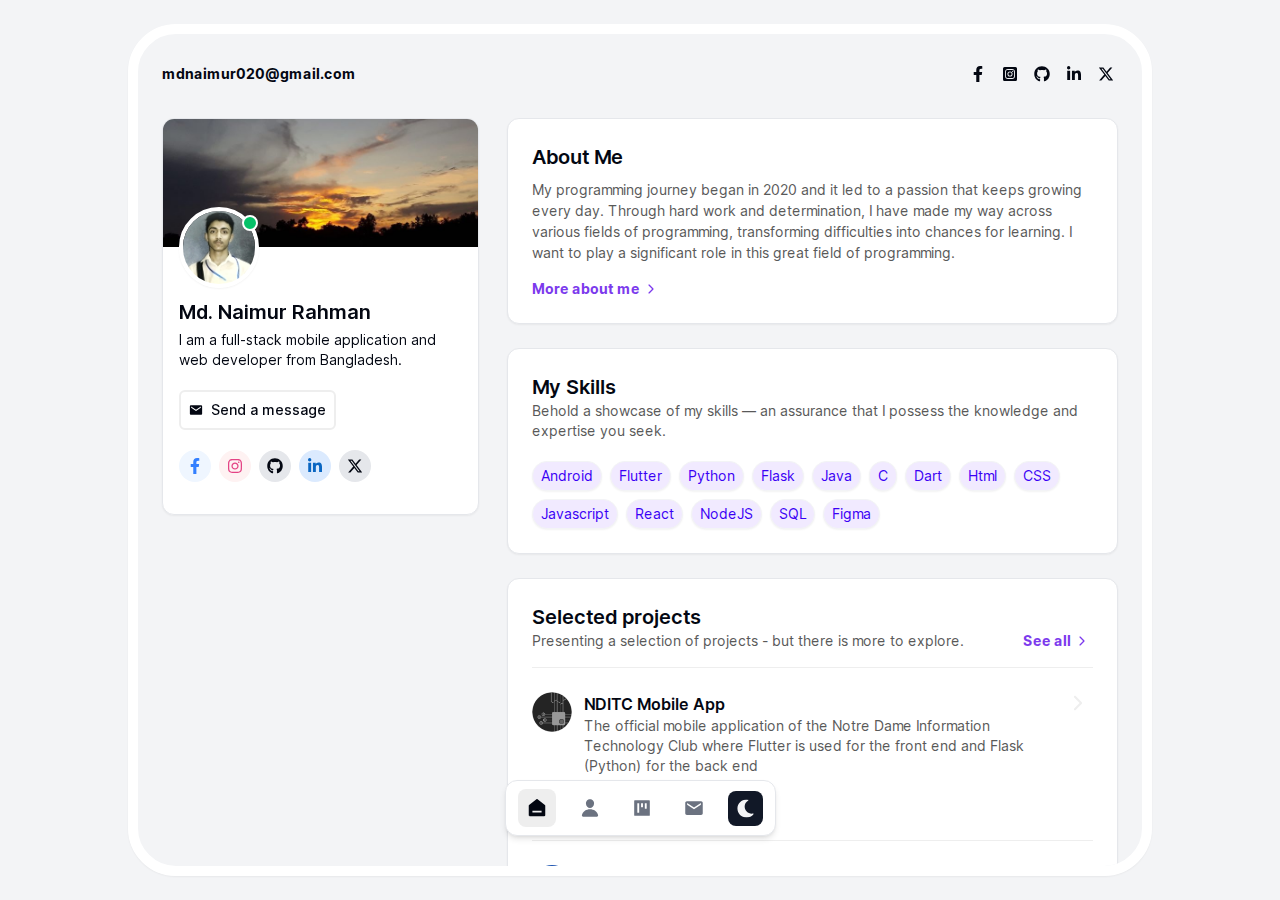
==== commit 6ecc1390: "Updates" ====
--- a/index.html
+++ b/index.html
@@ -1 +1 @@
-<!DOCTYPE html><html lang="en"><head><meta charSet="utf-8"/><meta name="viewport" content="width=device-width, initial-scale=1"/><link rel="preload" as="image" href="/images/cover.jpg"/><link rel="preload" as="image" href="/images/icons/nditc.png"/><link rel="preload" as="image" href="/images/icons/aide-assistant.jpeg"/><link rel="preload" as="image" href="/images/icons/askme.jpg"/><link rel="stylesheet" href="/_next/static/css/ea53f0642ff5b3ba.css" crossorigin="" data-precedence="next"/><link rel="preload" as="script" fetchPriority="low" href="/_next/static/chunks/webpack-2c123a28cf29f139.js" crossorigin=""/><script src="/_next/static/chunks/fd9d1056-c50cb70e7323352b.js" async="" crossorigin=""></script><script src="/_next/static/chunks/69-147bc4b2eac855f8.js" async="" crossorigin=""></script><script src="/_next/static/chunks/main-app-5b58b60e78ef68ae.js" async="" crossorigin=""></script><script src="/_next/static/chunks/250-7c9030cc7ca30e84.js" async=""></script><script src="/_next/static/chunks/749-1c151dd33ffb98e5.js" async=""></script><script src="/_next/static/chunks/app/page-e720263d028a879f.js" async=""></script><script src="/_next/static/chunks/5e22fd23-24fcd97c27ac4fe1.js" async=""></script><script src="/_next/static/chunks/94730671-83e2b30cf117d4aa.js" async=""></script><script src="/_next/static/chunks/9c4e2130-3d449da13546b850.js" async=""></script><script src="/_next/static/chunks/8e1d74a4-93716124d8e223fe.js" async=""></script><script src="/_next/static/chunks/479ba886-83ba6cbb63354b91.js" async=""></script><script src="/_next/static/chunks/35-6d5cb85ae615ccb4.js" async=""></script><script src="/_next/static/chunks/app/layout-7eeb09efa18d91ad.js" async=""></script><link rel="preload" href="https://www.googletagmanager.com/gtag/js?id=G-RDVW4QEG7M" as="script"/><title>Md. Naimur Rahman</title><meta name="description" content="A full-stack mobile application developer with expertise in native Android application development, cross-platform application development with Flutter and backend development."/><meta name="author" content="Md. Naimur Rahman"/><link rel="manifest" href="https://mdnaimur0.github.io/manifest.json"/><meta name="keywords" content="Md. Naimur Rahman,Md. Naimur Rahman&#x27;s portfolio,naimur,mdnaimur,mdnaimur020,naimur&#x27;s portfolio website,মোঃ নাইমুর রহমান"/><meta name="creator" content="Md. Naimur Rahman"/><meta name="publisher" content="Md. Naimur Rahman"/><link rel="canonical" href="https://mdnaimur0.github.io/"/><meta name="google-site-verification" content="Xtjpzqm-ULL5RGBrvgc3NCIFp7jcQKL1RV1DxEjSZ-Q"/><meta property="og:title" content="Md. Naimur Rahman"/><meta property="og:description" content="A full-stack mobile application developer with expertise in native Android application development, cross-platform application development with Flutter and backend development."/><meta property="og:image:type" content="image/png"/><meta property="og:image:width" content="1200"/><meta property="og:image:height" content="630"/><meta property="og:image" content="https://mdnaimur0.github.io/opengraph-image.png?9628eace7b3c7e8d"/><meta name="twitter:card" content="summary_large_image"/><meta name="twitter:title" content="Md. Naimur Rahman"/><meta name="twitter:description" content="A full-stack mobile application developer with expertise in native Android application development, cross-platform application development with Flutter and backend development."/><meta name="twitter:image:type" content="image/png"/><meta name="twitter:image:width" content="1200"/><meta name="twitter:image:height" content="630"/><meta name="twitter:image" content="https://mdnaimur0.github.io/opengraph-image.png?9628eace7b3c7e8d"/><link rel="icon" href="/favicon.ico" type="image/x-icon" sizes="16x16"/><link rel="icon" href="/icon.png?e217e42e6c603a97" type="image/png" sizes="512x512"/><link rel="apple-touch-icon" href="/apple-icon.png?480850b7475132ea" type="image/png" sizes="180x180"/><script src="/_next/static/chunks/polyfills-c67a75d1b6f99dc8.js" crossorigin="" noModule=""></script></head><body class="__className_aaf875"><script>!function(){try{var d=document.documentElement,c=d.classList;c.remove('light','dark');var e=localStorage.getItem('theme');if(e){c.add(e|| '')}else{c.add('light');}if(e==='light'||e==='dark'||!e)d.style.colorScheme=e||'light'}catch(t){}}();</script><div class="mx-auto flex h-full w-full flex-col overflow-hidden md:max-w-5xl md:rounded-[48px] md:border-[10px] md:border-background md:shadow-sm md:dark:border-secondary"><div class="overflow-auto md:py-5"><div class="mt-2 flex flex-wrap items-center justify-between gap-2 px-4 md:px-6 py-2 md:mt-0"><a href="mailto:mdnaimur020@gmail.com" target="_blank" class="text-sm font-[700] text-foreground">mdnaimur020@gmail.com</a><div class="flex gap-2"><a href="https://www.facebook.com/mdnaimur020" target="_blank" class="p-1 hover:text-primary" aria-label="Facebook account"><svg stroke="currentColor" fill="currentColor" stroke-width="0" viewBox="0 0 320 512" height="1em" width="1em" xmlns="http://www.w3.org/2000/svg"><path d="M279.14 288l14.22-92.66h-88.91v-60.13c0-25.35 12.42-50.06 52.24-50.06h40.42V6.26S260.43 0 225.36 0c-73.22 0-121.08 44.38-121.08 124.72v70.62H22.89V288h81.39v224h100.17V288z"></path></svg></a><a href="https://www.instagram.com/its_naimur" target="_blank" class="p-1  hover:text-primary" aria-label="Instagram account"><svg stroke="currentColor" fill="currentColor" stroke-width="0" viewBox="0 0 448 512" height="1em" width="1em" xmlns="http://www.w3.org/2000/svg"><path d="M224,202.66A53.34,53.34,0,1,0,277.36,256,53.38,53.38,0,0,0,224,202.66Zm124.71-41a54,54,0,0,0-30.41-30.41c-21-8.29-71-6.43-94.3-6.43s-73.25-1.93-94.31,6.43a54,54,0,0,0-30.41,30.41c-8.28,21-6.43,71.05-6.43,94.33S91,329.26,99.32,350.33a54,54,0,0,0,30.41,30.41c21,8.29,71,6.43,94.31,6.43s73.24,1.93,94.3-6.43a54,54,0,0,0,30.41-30.41c8.35-21,6.43-71.05,6.43-94.33S357.1,182.74,348.75,161.67ZM224,338a82,82,0,1,1,82-82A81.9,81.9,0,0,1,224,338Zm85.38-148.3a19.14,19.14,0,1,1,19.13-19.14A19.1,19.1,0,0,1,309.42,189.74ZM400,32H48A48,48,0,0,0,0,80V432a48,48,0,0,0,48,48H400a48,48,0,0,0,48-48V80A48,48,0,0,0,400,32ZM382.88,322c-1.29,25.63-7.14,48.34-25.85,67s-41.4,24.63-67,25.85c-26.41,1.49-105.59,1.49-132,0-25.63-1.29-48.26-7.15-67-25.85s-24.63-41.42-25.85-67c-1.49-26.42-1.49-105.61,0-132,1.29-25.63,7.07-48.34,25.85-67s41.47-24.56,67-25.78c26.41-1.49,105.59-1.49,132,0,25.63,1.29,48.33,7.15,67,25.85s24.63,41.42,25.85,67.05C384.37,216.44,384.37,295.56,382.88,322Z"></path></svg></a><a href="https://github.com/mdnaimur0" target="_blank" class="p-1  hover:text-primary" aria-label="Github account"><svg stroke="currentColor" fill="currentColor" stroke-width="0" viewBox="0 0 496 512" height="1em" width="1em" xmlns="http://www.w3.org/2000/svg"><path d="M165.9 397.4c0 2-2.3 3.6-5.2 3.6-3.3.3-5.6-1.3-5.6-3.6 0-2 2.3-3.6 5.2-3.6 3-.3 5.6 1.3 5.6 3.6zm-31.1-4.5c-.7 2 1.3 4.3 4.3 4.9 2.6 1 5.6 0 6.2-2s-1.3-4.3-4.3-5.2c-2.6-.7-5.5.3-6.2 2.3zm44.2-1.7c-2.9.7-4.9 2.6-4.6 4.9.3 2 2.9 3.3 5.9 2.6 2.9-.7 4.9-2.6 4.6-4.6-.3-1.9-3-3.2-5.9-2.9zM244.8 8C106.1 8 0 113.3 0 252c0 110.9 69.8 205.8 169.5 239.2 12.8 2.3 17.3-5.6 17.3-12.1 0-6.2-.3-40.4-.3-61.4 0 0-70 15-84.7-29.8 0 0-11.4-29.1-27.8-36.6 0 0-22.9-15.7 1.6-15.4 0 0 24.9 2 38.6 25.8 21.9 38.6 58.6 27.5 72.9 20.9 2.3-16 8.8-27.1 16-33.7-55.9-6.2-112.3-14.3-112.3-110.5 0-27.5 7.6-41.3 23.6-58.9-2.6-6.5-11.1-33.3 2.6-67.9 20.9-6.5 69 27 69 27 20-5.6 41.5-8.5 62.8-8.5s42.8 2.9 62.8 8.5c0 0 48.1-33.6 69-27 13.7 34.7 5.2 61.4 2.6 67.9 16 17.7 25.8 31.5 25.8 58.9 0 96.5-58.9 104.2-114.8 110.5 9.2 7.9 17 22.9 17 46.4 0 33.7-.3 75.4-.3 83.6 0 6.5 4.6 14.4 17.3 12.1C428.2 457.8 496 362.9 496 252 496 113.3 383.5 8 244.8 8zM97.2 352.9c-1.3 1-1 3.3.7 5.2 1.6 1.6 3.9 2.3 5.2 1 1.3-1 1-3.3-.7-5.2-1.6-1.6-3.9-2.3-5.2-1zm-10.8-8.1c-.7 1.3.3 2.9 2.3 3.9 1.6 1 3.6.7 4.3-.7.7-1.3-.3-2.9-2.3-3.9-2-.6-3.6-.3-4.3.7zm32.4 35.6c-1.6 1.3-1 4.3 1.3 6.2 2.3 2.3 5.2 2.6 6.5 1 1.3-1.3.7-4.3-1.3-6.2-2.2-2.3-5.2-2.6-6.5-1zm-11.4-14.7c-1.6 1-1.6 3.6 0 5.9 1.6 2.3 4.3 3.3 5.6 2.3 1.6-1.3 1.6-3.9 0-6.2-1.4-2.3-4-3.3-5.6-2z"></path></svg></a><a href="https://www.linkedin.com/in/mdnaimur" target="_blank" class="p-1  hover:text-primary" aria-label="Linkedin account"><svg stroke="currentColor" fill="currentColor" stroke-width="0" viewBox="0 0 448 512" height="1em" width="1em" xmlns="http://www.w3.org/2000/svg"><path d="M100.28 448H7.4V148.9h92.88zM53.79 108.1C24.09 108.1 0 83.5 0 53.8a53.79 53.79 0 0 1 107.58 0c0 29.7-24.1 54.3-53.79 54.3zM447.9 448h-92.68V302.4c0-34.7-.7-79.2-48.29-79.2-48.29 0-55.69 37.7-55.69 76.7V448h-92.78V148.9h89.08v40.8h1.3c12.4-23.5 42.69-48.3 87.88-48.3 94 0 111.28 61.9 111.28 142.3V448z"></path></svg></a></div></div><main class="flex-grow"><div class="grid auto-cols-fr grid-cols-[1fr] grid-rows-[auto] items-start gap-x-7 gap-y-4 p-4 md:grid-cols-[.7fr_1fr] md:gap-y-7 md:p-6 lg:grid-cols-[.52fr_1fr]"><div class="rounded-xl border bg-background text-foreground shadow-sm dark:bg-secondary overflow-hidden md:sticky md:top-3 undefined" style="text-decoration:none"><img class="z-0 h-24 w-full object-cover md:h-32" src="/images/cover.jpg" alt="Sky Background"/><div class="-mt-10 px-4 text-center md:text-start"><div class="relative z-10 mb-1 inline-block"><img alt="Md. Naimur Rahman" loading="lazy" width="80" height="80" decoding="async" data-nimg="1" class="rounded-full border-4 border-[white] shadow-sm undefined" style="color:transparent" src="/images/md-naimur-rahman-80.jpg"/><div class="absolute right-px top-2 h-4 w-4 rounded-full bg-[grey] border-2 border-[white]" title="Not Available"></div></div><h1 class="mb-1 text-xl font-[600]">Md. Naimur Rahman</h1><p class="grey mb-5 text-sm">I am a full-stack mobile application and web developer from Bangladesh.</p><div class="mb-5 flex items-center justify-center gap-4 md:justify-start"><a title="Contact" class="flex items-center" href="/contact/"><svg stroke="currentColor" fill="currentColor" stroke-width="0" viewBox="0 0 512 512" class="rounded-md bg-secondary-foreground p-2 text-background transition-all hover:scale-95 hover:bg-slate-600" height="38" width="38" xmlns="http://www.w3.org/2000/svg"><path d="M437.332 80H74.668C51.199 80 32 99.198 32 122.667v266.666C32 412.802 51.199 432 74.668 432h362.664C460.801 432 480 412.802 480 389.333V122.667C480 99.198 460.801 80 437.332 80zM432 170.667L256 288 80 170.667V128l176 117.333L432 128v42.667z"></path></svg></a><a class="flex w-fit items-center gap-2 rounded-md border-2 border-divider px-2 py-2 text-sm font-[500] text-foreground transition-all duration-300 ease-in-out hover:scale-95 hover:border-foreground hover:bg-foreground hover:text-background" href="/files/cv-mdnaimur020@gmail.com.pdf" target="_blank"><svg stroke="currentColor" fill="currentColor" stroke-width="0" viewBox="0 0 512 512" height="1em" width="1em" xmlns="http://www.w3.org/2000/svg"><path d="M216 0h80c13.3 0 24 10.7 24 24v168h87.7c17.8 0 26.7 21.5 14.1 34.1L269.7 378.3c-7.5 7.5-19.8 7.5-27.3 0L90.1 226.1c-12.6-12.6-3.7-34.1 14.1-34.1H192V24c0-13.3 10.7-24 24-24zm296 376v112c0 13.3-10.7 24-24 24H24c-13.3 0-24-10.7-24-24V376c0-13.3 10.7-24 24-24h146.7l49 49c20.1 20.1 52.5 20.1 72.6 0l49-49H488c13.3 0 24 10.7 24 24zm-124 88c0-11-9-20-20-20s-20 9-20 20 9 20 20 20 20-9 20-20zm64 0c0-11-9-20-20-20s-20 9-20 20 9 20 20 20 20-9 20-20z"></path></svg> Download CV</a></div><div class="flex items-center justify-center gap-2 mb-8 md:justify-start"><a href="https://www.facebook.com/mdnaimur020" target="_blank" class="rounded-full bg-blue-50 p-2 text-[#337fff] hover:-translate-y-px dark:bg-[#526f9e77]" aria-label="Facebook account"><svg stroke="currentColor" fill="currentColor" stroke-width="0" viewBox="0 0 320 512" height="1em" width="1em" xmlns="http://www.w3.org/2000/svg"><path d="M279.14 288l14.22-92.66h-88.91v-60.13c0-25.35 12.42-50.06 52.24-50.06h40.42V6.26S260.43 0 225.36 0c-73.22 0-121.08 44.38-121.08 124.72v70.62H22.89V288h81.39v224h100.17V288z"></path></svg></a><a href="https://www.instagram.com/its_naimur" target="_blank" class="rounded-full bg-red-50 p-2 text-[#e44385] hover:-translate-y-px dark:bg-[#7b5b5b76]" aria-label="Instagram account"><svg stroke="currentColor" fill="currentColor" stroke-width="0" viewBox="0 0 448 512" height="1em" width="1em" xmlns="http://www.w3.org/2000/svg"><path d="M224.1 141c-63.6 0-114.9 51.3-114.9 114.9s51.3 114.9 114.9 114.9S339 319.5 339 255.9 287.7 141 224.1 141zm0 189.6c-41.1 0-74.7-33.5-74.7-74.7s33.5-74.7 74.7-74.7 74.7 33.5 74.7 74.7-33.6 74.7-74.7 74.7zm146.4-194.3c0 14.9-12 26.8-26.8 26.8-14.9 0-26.8-12-26.8-26.8s12-26.8 26.8-26.8 26.8 12 26.8 26.8zm76.1 27.2c-1.7-35.9-9.9-67.7-36.2-93.9-26.2-26.2-58-34.4-93.9-36.2-37-2.1-147.9-2.1-184.9 0-35.8 1.7-67.6 9.9-93.9 36.1s-34.4 58-36.2 93.9c-2.1 37-2.1 147.9 0 184.9 1.7 35.9 9.9 67.7 36.2 93.9s58 34.4 93.9 36.2c37 2.1 147.9 2.1 184.9 0 35.9-1.7 67.7-9.9 93.9-36.2 26.2-26.2 34.4-58 36.2-93.9 2.1-37 2.1-147.8 0-184.8zM398.8 388c-7.8 19.6-22.9 34.7-42.6 42.6-29.5 11.7-99.5 9-132.1 9s-102.7 2.6-132.1-9c-19.6-7.8-34.7-22.9-42.6-42.6-11.7-29.5-9-99.5-9-132.1s-2.6-102.7 9-132.1c7.8-19.6 22.9-34.7 42.6-42.6 29.5-11.7 99.5-9 132.1-9s102.7-2.6 132.1 9c19.6 7.8 34.7 22.9 42.6 42.6 11.7 29.5 9 99.5 9 132.1s2.7 102.7-9 132.1z"></path></svg></a><a href="https://github.com/mdnaimur0" target="_blank" class="rounded-full bg-gray-200 p-2 text-foreground hover:-translate-y-px dark:bg-gray-700" aria-label="Github account"><svg stroke="currentColor" fill="currentColor" stroke-width="0" viewBox="0 0 496 512" height="1em" width="1em" xmlns="http://www.w3.org/2000/svg"><path d="M165.9 397.4c0 2-2.3 3.6-5.2 3.6-3.3.3-5.6-1.3-5.6-3.6 0-2 2.3-3.6 5.2-3.6 3-.3 5.6 1.3 5.6 3.6zm-31.1-4.5c-.7 2 1.3 4.3 4.3 4.9 2.6 1 5.6 0 6.2-2s-1.3-4.3-4.3-5.2c-2.6-.7-5.5.3-6.2 2.3zm44.2-1.7c-2.9.7-4.9 2.6-4.6 4.9.3 2 2.9 3.3 5.9 2.6 2.9-.7 4.9-2.6 4.6-4.6-.3-1.9-3-3.2-5.9-2.9zM244.8 8C106.1 8 0 113.3 0 252c0 110.9 69.8 205.8 169.5 239.2 12.8 2.3 17.3-5.6 17.3-12.1 0-6.2-.3-40.4-.3-61.4 0 0-70 15-84.7-29.8 0 0-11.4-29.1-27.8-36.6 0 0-22.9-15.7 1.6-15.4 0 0 24.9 2 38.6 25.8 21.9 38.6 58.6 27.5 72.9 20.9 2.3-16 8.8-27.1 16-33.7-55.9-6.2-112.3-14.3-112.3-110.5 0-27.5 7.6-41.3 23.6-58.9-2.6-6.5-11.1-33.3 2.6-67.9 20.9-6.5 69 27 69 27 20-5.6 41.5-8.5 62.8-8.5s42.8 2.9 62.8 8.5c0 0 48.1-33.6 69-27 13.7 34.7 5.2 61.4 2.6 67.9 16 17.7 25.8 31.5 25.8 58.9 0 96.5-58.9 104.2-114.8 110.5 9.2 7.9 17 22.9 17 46.4 0 33.7-.3 75.4-.3 83.6 0 6.5 4.6 14.4 17.3 12.1C428.2 457.8 496 362.9 496 252 496 113.3 383.5 8 244.8 8zM97.2 352.9c-1.3 1-1 3.3.7 5.2 1.6 1.6 3.9 2.3 5.2 1 1.3-1 1-3.3-.7-5.2-1.6-1.6-3.9-2.3-5.2-1zm-10.8-8.1c-.7 1.3.3 2.9 2.3 3.9 1.6 1 3.6.7 4.3-.7.7-1.3-.3-2.9-2.3-3.9-2-.6-3.6-.3-4.3.7zm32.4 35.6c-1.6 1.3-1 4.3 1.3 6.2 2.3 2.3 5.2 2.6 6.5 1 1.3-1.3.7-4.3-1.3-6.2-2.2-2.3-5.2-2.6-6.5-1zm-11.4-14.7c-1.6 1-1.6 3.6 0 5.9 1.6 2.3 4.3 3.3 5.6 2.3 1.6-1.3 1.6-3.9 0-6.2-1.4-2.3-4-3.3-5.6-2z"></path></svg></a><a href="https://www.linkedin.com/in/mdnaimur" target="_blank" class="rounded-full bg-blue-100 p-2 text-[#0a66c2] hover:-translate-y-px dark:bg-[#36516c70]" aria-label="Linkedin account"><svg stroke="currentColor" fill="currentColor" stroke-width="0" viewBox="0 0 448 512" height="1em" width="1em" xmlns="http://www.w3.org/2000/svg"><path d="M100.28 448H7.4V148.9h92.88zM53.79 108.1C24.09 108.1 0 83.5 0 53.8a53.79 53.79 0 0 1 107.58 0c0 29.7-24.1 54.3-53.79 54.3zM447.9 448h-92.68V302.4c0-34.7-.7-79.2-48.29-79.2-48.29 0-55.69 37.7-55.69 76.7V448h-92.78V148.9h89.08v40.8h1.3c12.4-23.5 42.69-48.3 87.88-48.3 94 0 111.28 61.9 111.28 142.3V448z"></path></svg></a></div></div></div><div class="flex flex-col gap-4 md:gap-6"><div class="rounded-xl border bg-background text-foreground shadow-sm dark:bg-secondary p-6" style="text-decoration:none"><h2 class="mb-2 text-xl font-[600]">About Me</h2><p class="mb-4 text-sm leading-normal text-grey">In 2020, my programming journey began, sparking a growing passion for the craft. With dedication, I navigated through diverse programming landscapes, turning challenges into learning opportunities. Every keystroke grew into a story, going beyond just syntax. My objective in this vast programming universe is to contribute meaningfully to its evolving landscape.</p><a class="me-1 flex items-center gap-1 text-sm font-[700] text-primary transition-all duration-300 ease-in-out hover:me-0 hover:gap-2 hover:text-foreground" aria-label="Read more about me" href="/about/"><span class="whitespace-nowrap text-sm">More about me</span><svg stroke="currentColor" fill="currentColor" stroke-width="0" viewBox="0 0 512 512" height="1em" width="1em" xmlns="http://www.w3.org/2000/svg"><path d="M294.1 256L167 129c-9.4-9.4-9.4-24.6 0-33.9s24.6-9.3 34 0L345 239c9.1 9.1 9.3 23.7.7 33.1L201.1 417c-4.7 4.7-10.9 7-17 7s-12.3-2.3-17-7c-9.4-9.4-9.4-24.6 0-33.9l127-127.1z"></path></svg></a></div><div class="rounded-xl border bg-background text-foreground shadow-sm dark:bg-secondary p-6" style="text-decoration:none"><h2 class="text-xl font-[600]">My Skills</h2><p class="mb-5 text-sm text-grey">Behold a showcase of my skills — an assurance that I possess the knowledge and expertise you seek.</p><ul role="list" class="flex flex-wrap items-start justify-start gap-2 undefined"><li class="inline-block cursor-default rounded-full border border-secondary bg-[#f1eaff] px-2 py-1 text-sm text-[#3A00F5] shadow-sm hover:scale-105 dark:border-none dark:bg-purple-700 dark:bg-opacity-20 dark:text-foreground">Android</li><li class="inline-block cursor-default rounded-full border border-secondary bg-[#f1eaff] px-2 py-1 text-sm text-[#3A00F5] shadow-sm hover:scale-105 dark:border-none dark:bg-purple-700 dark:bg-opacity-20 dark:text-foreground">Flutter</li><li class="inline-block cursor-default rounded-full border border-secondary bg-[#f1eaff] px-2 py-1 text-sm text-[#3A00F5] shadow-sm hover:scale-105 dark:border-none dark:bg-purple-700 dark:bg-opacity-20 dark:text-foreground">Python</li><li class="inline-block cursor-default rounded-full border border-secondary bg-[#f1eaff] px-2 py-1 text-sm text-[#3A00F5] shadow-sm hover:scale-105 dark:border-none dark:bg-purple-700 dark:bg-opacity-20 dark:text-foreground">Flask</li><li class="inline-block cursor-default rounded-full border border-secondary bg-[#f1eaff] px-2 py-1 text-sm text-[#3A00F5] shadow-sm hover:scale-105 dark:border-none dark:bg-purple-700 dark:bg-opacity-20 dark:text-foreground">Java</li><li class="inline-block cursor-default rounded-full border border-secondary bg-[#f1eaff] px-2 py-1 text-sm text-[#3A00F5] shadow-sm hover:scale-105 dark:border-none dark:bg-purple-700 dark:bg-opacity-20 dark:text-foreground">C</li><li class="inline-block cursor-default rounded-full border border-secondary bg-[#f1eaff] px-2 py-1 text-sm text-[#3A00F5] shadow-sm hover:scale-105 dark:border-none dark:bg-purple-700 dark:bg-opacity-20 dark:text-foreground">Dart</li><li class="inline-block cursor-default rounded-full border border-secondary bg-[#f1eaff] px-2 py-1 text-sm text-[#3A00F5] shadow-sm hover:scale-105 dark:border-none dark:bg-purple-700 dark:bg-opacity-20 dark:text-foreground">Html</li><li class="inline-block cursor-default rounded-full border border-secondary bg-[#f1eaff] px-2 py-1 text-sm text-[#3A00F5] shadow-sm hover:scale-105 dark:border-none dark:bg-purple-700 dark:bg-opacity-20 dark:text-foreground">CSS</li><li class="inline-block cursor-default rounded-full border border-secondary bg-[#f1eaff] px-2 py-1 text-sm text-[#3A00F5] shadow-sm hover:scale-105 dark:border-none dark:bg-purple-700 dark:bg-opacity-20 dark:text-foreground">Javascript</li><li class="inline-block cursor-default rounded-full border border-secondary bg-[#f1eaff] px-2 py-1 text-sm text-[#3A00F5] shadow-sm hover:scale-105 dark:border-none dark:bg-purple-700 dark:bg-opacity-20 dark:text-foreground">React</li><li class="inline-block cursor-default rounded-full border border-secondary bg-[#f1eaff] px-2 py-1 text-sm text-[#3A00F5] shadow-sm hover:scale-105 dark:border-none dark:bg-purple-700 dark:bg-opacity-20 dark:text-foreground">NodeJS</li><li class="inline-block cursor-default rounded-full border border-secondary bg-[#f1eaff] px-2 py-1 text-sm text-[#3A00F5] shadow-sm hover:scale-105 dark:border-none dark:bg-purple-700 dark:bg-opacity-20 dark:text-foreground">SQL</li><li class="inline-block cursor-default rounded-full border border-secondary bg-[#f1eaff] px-2 py-1 text-sm text-[#3A00F5] shadow-sm hover:scale-105 dark:border-none dark:bg-purple-700 dark:bg-opacity-20 dark:text-foreground">Figma</li></ul></div><div class="rounded-xl border bg-background text-foreground shadow-sm dark:bg-secondary p-6" style="text-decoration:none"><div class="mb-4 flex flex-col justify-between gap-2 sm:max-md:flex-row sm:max-md:items-center lg:flex-row"><div class="w-full"><h2 class="text-xl font-[600]">Selected projects</h2><p class="text-sm text-grey">Presenting a selection of projects - but there is more to explore.</p></div><a class="me-1 flex items-center gap-1 text-sm font-[700] text-primary transition-all duration-300 ease-in-out hover:me-0 hover:gap-2 hover:text-foreground mt-auto" href="/projects/"><span class="whitespace-nowrap text-sm">See all</span><svg stroke="currentColor" fill="currentColor" stroke-width="0" viewBox="0 0 512 512" height="1em" width="1em" xmlns="http://www.w3.org/2000/svg"><path d="M294.1 256L167 129c-9.4-9.4-9.4-24.6 0-33.9s24.6-9.3 34 0L345 239c9.1 9.1 9.3 23.7.7 33.1L201.1 417c-4.7 4.7-10.9 7-17 7s-12.3-2.3-17-7c-9.4-9.4-9.4-24.6 0-33.9l127-127.1z"></path></svg></a></div><div class="mb-6 h-px w-full bg-divider"></div><ul role="list" class="divide-y divide-divider"><li class="group/item cursor-pointer pb-6 pt-6 first:pt-0 last:pb-0"><a class="flex flex-col gap-3 sm:flex-row" href="/projects/nditc-mobile-app/"><img class="h-10 w-10 rounded-full object-cover" alt="NDITC Mobile App" src="/images/icons/nditc.png" width="40" height="40"/><div class="flex md:gap-2"><div><h3 class="text-base font-[600] group-hover/item:text-primary">NDITC Mobile App</h3><p class="mb-3 text-sm text-grey dark:text-gray-400">The official mobile application of the Notre Dame Information Technology Club where Flutter is used for the front end and Flask (Python) for the back end</p><div class="hidden flex-col items-start gap-3 sm:max-md:flex-row sm:max-md:items-center md:flex lg:flex-row lg:items-center"><div class="inline-block rounded-md bg-[#f1eaff] px-2 py-1 text-sm text-[#3A00F5] dark:bg-purple-700 dark:bg-opacity-20 dark:text-foreground">Flutter</div><div class="flex items-center justify-center gap-1 text-xs text-grey dark:text-gray-400"><svg stroke="currentColor" fill="currentColor" stroke-width="0" viewBox="0 0 24 24" height="1em" width="1em" xmlns="http://www.w3.org/2000/svg"><path d="M1 12C1 5.925 5.925 1 12 1s11 4.925 11 11-4.925 11-11 11S1 18.075 1 12Zm11.575-4.75a.825.825 0 1 0-1.65 0v5.5c0 .296.159.57.416.716l3.5 2a.825.825 0 0 0 .818-1.432l-3.084-1.763Z"></path></svg> <!-- -->Jun 2023</div></div></div><div class="me-1 hidden text-divider transition-all group-hover/item:me-0 group-hover/item:ps-1 group-hover/item:text-primary md:block"><svg stroke="currentColor" fill="currentColor" stroke-width="0" viewBox="0 0 512 512" height="22" width="22" xmlns="http://www.w3.org/2000/svg"><path d="M294.1 256L167 129c-9.4-9.4-9.4-24.6 0-33.9s24.6-9.3 34 0L345 239c9.1 9.1 9.3 23.7.7 33.1L201.1 417c-4.7 4.7-10.9 7-17 7s-12.3-2.3-17-7c-9.4-9.4-9.4-24.6 0-33.9l127-127.1z"></path></svg></div></div></a></li><li class="group/item cursor-pointer pb-6 pt-6 first:pt-0 last:pb-0"><a class="flex flex-col gap-3 sm:flex-row" href="/projects/aide-assistant/"><img class="h-10 w-10 rounded-full object-cover" alt="AIDE Assistant" src="/images/icons/aide-assistant.jpeg" width="40" height="40"/><div class="flex md:gap-2"><div><h3 class="text-base font-[600] group-hover/item:text-primary">AIDE Assistant</h3><p class="mb-3 text-sm text-grey dark:text-gray-400">A native android application that helps to build android applications with AIDE - Android IDE</p><div class="hidden flex-col items-start gap-3 sm:max-md:flex-row sm:max-md:items-center md:flex lg:flex-row lg:items-center"><div class="inline-block rounded-md bg-[#f1eaff] px-2 py-1 text-sm text-[#3A00F5] dark:bg-purple-700 dark:bg-opacity-20 dark:text-foreground">Android</div><div class="flex items-center justify-center gap-1 text-xs text-grey dark:text-gray-400"><svg stroke="currentColor" fill="currentColor" stroke-width="0" viewBox="0 0 24 24" height="1em" width="1em" xmlns="http://www.w3.org/2000/svg"><path d="M1 12C1 5.925 5.925 1 12 1s11 4.925 11 11-4.925 11-11 11S1 18.075 1 12Zm11.575-4.75a.825.825 0 1 0-1.65 0v5.5c0 .296.159.57.416.716l3.5 2a.825.825 0 0 0 .818-1.432l-3.084-1.763Z"></path></svg> <!-- -->Oct 2021</div></div></div><div class="me-1 hidden text-divider transition-all group-hover/item:me-0 group-hover/item:ps-1 group-hover/item:text-primary md:block"><svg stroke="currentColor" fill="currentColor" stroke-width="0" viewBox="0 0 512 512" height="22" width="22" xmlns="http://www.w3.org/2000/svg"><path d="M294.1 256L167 129c-9.4-9.4-9.4-24.6 0-33.9s24.6-9.3 34 0L345 239c9.1 9.1 9.3 23.7.7 33.1L201.1 417c-4.7 4.7-10.9 7-17 7s-12.3-2.3-17-7c-9.4-9.4-9.4-24.6 0-33.9l127-127.1z"></path></svg></div></div></a></li><li class="group/item cursor-pointer pb-6 pt-6 first:pt-0 last:pb-0"><a class="flex flex-col gap-3 sm:flex-row" href="/projects/askme-bot/"><img class="h-10 w-10 rounded-full object-cover" alt="AskMe Telegram bot" src="/images/icons/askme.jpg" width="40" height="40"/><div class="flex md:gap-2"><div><h3 class="text-base font-[600] group-hover/item:text-primary">AskMe Telegram bot</h3><p class="mb-3 text-sm text-grey dark:text-gray-400">An AI chatbot, crafted with the ChatGPT API, to effectively respond to user inquiries, built using Python</p><div class="hidden flex-col items-start gap-3 sm:max-md:flex-row sm:max-md:items-center md:flex lg:flex-row lg:items-center"><div class="inline-block rounded-md bg-[#f1eaff] px-2 py-1 text-sm text-[#3A00F5] dark:bg-purple-700 dark:bg-opacity-20 dark:text-foreground">Telegram Bot</div><div class="flex items-center justify-center gap-1 text-xs text-grey dark:text-gray-400"><svg stroke="currentColor" fill="currentColor" stroke-width="0" viewBox="0 0 24 24" height="1em" width="1em" xmlns="http://www.w3.org/2000/svg"><path d="M1 12C1 5.925 5.925 1 12 1s11 4.925 11 11-4.925 11-11 11S1 18.075 1 12Zm11.575-4.75a.825.825 0 1 0-1.65 0v5.5c0 .296.159.57.416.716l3.5 2a.825.825 0 0 0 .818-1.432l-3.084-1.763Z"></path></svg> <!-- -->Aug 2023</div></div></div><div class="me-1 hidden text-divider transition-all group-hover/item:me-0 group-hover/item:ps-1 group-hover/item:text-primary md:block"><svg stroke="currentColor" fill="currentColor" stroke-width="0" viewBox="0 0 512 512" height="22" width="22" xmlns="http://www.w3.org/2000/svg"><path d="M294.1 256L167 129c-9.4-9.4-9.4-24.6 0-33.9s24.6-9.3 34 0L345 239c9.1 9.1 9.3 23.7.7 33.1L201.1 417c-4.7 4.7-10.9 7-17 7s-12.3-2.3-17-7c-9.4-9.4-9.4-24.6 0-33.9l127-127.1z"></path></svg></div></div></a></li></ul></div></div></div></main><div class="flex items-center justify-center px-4 pb-10 pt-10 text-center md:px-6"><p class="text-grey">Copyright © <!-- -->2024<!-- --> by Md. Naimur Rahman | All Rights Reserved</p></div><div class="h-16"></div><div class="fixed bottom-0 left-0 right-0 z-50 w-full bg-[transparent]"><div class="mx-auto mb-8 w-fit md:mb-16"><div class="mx-auto flex items-center justify-between gap-4 rounded-xl border border-border bg-background px-3 py-2 shadow-md dark:bg-secondary"><a title="Home" class="flex items-center justify-center rounded-lg p-2 transition-colors hover:bg-[#eee] hover:text-foreground dark:hover:bg-[#373851] bg-[#eee] text-foreground dark:bg-[#373851]" href="/"><svg stroke="currentColor" fill="currentColor" stroke-width="0" viewBox="0 0 24 24" height="22" width="22" xmlns="http://www.w3.org/2000/svg"><path d="M21 19.9997C21 20.552 20.5523 20.9997 20 20.9997H4C3.44772 20.9997 3 20.552 3 19.9997V9.48882C3 9.18023 3.14247 8.88893 3.38606 8.69947L11.3861 2.47725C11.7472 2.19639 12.2528 2.19639 12.6139 2.47725L20.6139 8.69947C20.8575 8.88893 21 9.18023 21 9.48882V19.9997ZM7 14.9997V16.9997H17V14.9997H7Z"></path></svg></a><a title="About" class="flex items-center justify-center rounded-lg p-2 transition-colors hover:bg-[#eee] hover:text-foreground dark:hover:bg-[#373851] text-muted-foreground" href="/about/"><svg stroke="currentColor" fill="currentColor" stroke-width="0" viewBox="0 0 512 512" height="20" width="20" xmlns="http://www.w3.org/2000/svg"><path d="M332.64 64.58C313.18 43.57 286 32 256 32c-30.16 0-57.43 11.5-76.8 32.38-19.58 21.11-29.12 49.8-26.88 80.78C156.76 206.28 203.27 256 256 256s99.16-49.71 103.67-110.82c2.27-30.7-7.33-59.33-27.03-80.6zM432 480H80a31 31 0 0 1-24.2-11.13c-6.5-7.77-9.12-18.38-7.18-29.11C57.06 392.94 83.4 353.61 124.8 326c36.78-24.51 83.37-38 131.2-38s94.42 13.5 131.2 38c41.4 27.6 67.74 66.93 76.18 113.75 1.94 10.73-.68 21.34-7.18 29.11A31 31 0 0 1 432 480z"></path></svg></a><a title="Projects" class="flex items-center justify-center rounded-lg p-2 transition-colors hover:bg-[#eee] hover:text-foreground dark:hover:bg-[#373851] text-muted-foreground" href="/projects/"><svg stroke="currentColor" fill="currentColor" stroke-width="0" viewBox="0 0 1024 1024" height="20" width="20" xmlns="http://www.w3.org/2000/svg"><path d="M880 112H144c-17.7 0-32 14.3-32 32v736c0 17.7 14.3 32 32 32h736c17.7 0 32-14.3 32-32V144c0-17.7-14.3-32-32-32zM368 744c0 4.4-3.6 8-8 8h-80c-4.4 0-8-3.6-8-8V280c0-4.4 3.6-8 8-8h80c4.4 0 8 3.6 8 8v464zm192-280c0 4.4-3.6 8-8 8h-80c-4.4 0-8-3.6-8-8V280c0-4.4 3.6-8 8-8h80c4.4 0 8 3.6 8 8v184zm192 72c0 4.4-3.6 8-8 8h-80c-4.4 0-8-3.6-8-8V280c0-4.4 3.6-8 8-8h80c4.4 0 8 3.6 8 8v256z"></path></svg></a><a title="Contact" class="flex items-center justify-center rounded-lg p-2 transition-colors hover:bg-[#eee] hover:text-foreground dark:hover:bg-[#373851] text-muted-foreground" href="/contact/"><svg stroke="currentColor" fill="currentColor" stroke-width="0" viewBox="0 0 512 512" height="20" width="20" xmlns="http://www.w3.org/2000/svg"><path d="M437.332 80H74.668C51.199 80 32 99.198 32 122.667v266.666C32 412.802 51.199 432 74.668 432h362.664C460.801 432 480 412.802 480 389.333V122.667C480 99.198 460.801 80 437.332 80zM432 170.667L256 288 80 170.667V128l176 117.333L432 128v42.667z"></path></svg></a><button class="flex items-center justify-center rounded-lg border-none bg-secondary-foreground p-2 text-secondary transition-colors hover:bg-muted-foreground hover:text-muted"><svg stroke="currentColor" fill="currentColor" stroke-width="0" viewBox="0 0 512 512" class="absolute rotate-90 scale-0 transition-all dark:rotate-0 dark:scale-100" aria-label="Switch to light theme" height="19" width="19" xmlns="http://www.w3.org/2000/svg"><path d="M256 160c-52.9 0-96 43.1-96 96s43.1 96 96 96 96-43.1 96-96-43.1-96-96-96zm246.4 80.5l-94.7-47.3 33.5-100.4c4.5-13.6-8.4-26.5-21.9-21.9l-100.4 33.5-47.4-94.8c-6.4-12.8-24.6-12.8-31 0l-47.3 94.7L92.7 70.8c-13.6-4.5-26.5 8.4-21.9 21.9l33.5 100.4-94.7 47.4c-12.8 6.4-12.8 24.6 0 31l94.7 47.3-33.5 100.5c-4.5 13.6 8.4 26.5 21.9 21.9l100.4-33.5 47.3 94.7c6.4 12.8 24.6 12.8 31 0l47.3-94.7 100.4 33.5c13.6 4.5 26.5-8.4 21.9-21.9l-33.5-100.4 94.7-47.3c13-6.5 13-24.7.2-31.1zm-155.9 106c-49.9 49.9-131.1 49.9-181 0-49.9-49.9-49.9-131.1 0-181 49.9-49.9 131.1-49.9 181 0 49.9 49.9 49.9 131.1 0 181z"></path></svg><svg stroke="currentColor" fill="currentColor" stroke-width="0" viewBox="0 0 512 512" class="rotate-0 scale-95 transition-all dark:-rotate-90 dark:scale-0" aria-label="Switch to dark theme" height="19" width="19" xmlns="http://www.w3.org/2000/svg"><path d="M283.211 512c78.962 0 151.079-35.925 198.857-94.792 7.068-8.708-.639-21.43-11.562-19.35-124.203 23.654-238.262-71.576-238.262-196.954 0-72.222 38.662-138.635 101.498-174.394 9.686-5.512 7.25-20.197-3.756-22.23A258.156 258.156 0 0 0 283.211 0c-141.309 0-256 114.511-256 256 0 141.309 114.511 256 256 256z"></path></svg></button></div></div></div></div></div><script src="/_next/static/chunks/webpack-2c123a28cf29f139.js" crossorigin="" async=""></script><script>(self.__next_f=self.__next_f||[]).push([0]);self.__next_f.push([2,null])</script><script>self.__next_f.push([1,"1:HL[\"/_next/static/css/ea53f0642ff5b3ba.css\",\"style\",{\"crossOrigin\":\"\"}]\n0:\"$L2\"\n"])</script><script>self.__next_f.push([1,"3:I[7690,[],\"\"]\n5:I[1749,[\"250\",\"static/chunks/250-7c9030cc7ca30e84.js\",\"749\",\"static/chunks/749-1c151dd33ffb98e5.js\",\"931\",\"static/chunks/app/page-e720263d028a879f.js\"],\"Image\"]\n6:I[5250,[\"250\",\"static/chunks/250-7c9030cc7ca30e84.js\",\"749\",\"static/chunks/749-1c151dd33ffb98e5.js\",\"931\",\"static/chunks/app/page-e720263d028a879f.js\"],\"\"]\n8:I[6097,[\"452\",\"static/chunks/5e22fd23-24fcd97c27ac4fe1.js\",\"522\",\"static/chunks/94730671-83e2b30cf117d4aa.js\",\"706\",\"static/chunks/9c4e2130-3d449da13546b850.js\",\"699\",\"stati"])</script><script>self.__next_f.push([1,"c/chunks/8e1d74a4-93716124d8e223fe.js\",\"259\",\"static/chunks/479ba886-83ba6cbb63354b91.js\",\"250\",\"static/chunks/250-7c9030cc7ca30e84.js\",\"35\",\"static/chunks/35-6d5cb85ae615ccb4.js\",\"185\",\"static/chunks/app/layout-7eeb09efa18d91ad.js\"],\"ThemeProvider\"]\na:I[5613,[],\"\"]\nb:I[1778,[],\"\"]\nc:I[8687,[\"452\",\"static/chunks/5e22fd23-24fcd97c27ac4fe1.js\",\"522\",\"static/chunks/94730671-83e2b30cf117d4aa.js\",\"706\",\"static/chunks/9c4e2130-3d449da13546b850.js\",\"699\",\"static/chunks/8e1d74a4-93716124d8e223fe.js\",\"259\",\"static/c"])</script><script>self.__next_f.push([1,"hunks/479ba886-83ba6cbb63354b91.js\",\"250\",\"static/chunks/250-7c9030cc7ca30e84.js\",\"35\",\"static/chunks/35-6d5cb85ae615ccb4.js\",\"185\",\"static/chunks/app/layout-7eeb09efa18d91ad.js\"],\"\"]\nd:I[5935,[\"452\",\"static/chunks/5e22fd23-24fcd97c27ac4fe1.js\",\"522\",\"static/chunks/94730671-83e2b30cf117d4aa.js\",\"706\",\"static/chunks/9c4e2130-3d449da13546b850.js\",\"699\",\"static/chunks/8e1d74a4-93716124d8e223fe.js\",\"259\",\"static/chunks/479ba886-83ba6cbb63354b91.js\",\"250\",\"static/chunks/250-7c9030cc7ca30e84.js\",\"35\",\"static/chun"])</script><script>self.__next_f.push([1,"ks/35-6d5cb85ae615ccb4.js\",\"185\",\"static/chunks/app/layout-7eeb09efa18d91ad.js\"],\"\"]\nf:I[8955,[],\"\"]\n7:T518,"])</script><script>self.__next_f.push([1,"M165.9 397.4c0 2-2.3 3.6-5.2 3.6-3.3.3-5.6-1.3-5.6-3.6 0-2 2.3-3.6 5.2-3.6 3-.3 5.6 1.3 5.6 3.6zm-31.1-4.5c-.7 2 1.3 4.3 4.3 4.9 2.6 1 5.6 0 6.2-2s-1.3-4.3-4.3-5.2c-2.6-.7-5.5.3-6.2 2.3zm44.2-1.7c-2.9.7-4.9 2.6-4.6 4.9.3 2 2.9 3.3 5.9 2.6 2.9-.7 4.9-2.6 4.6-4.6-.3-1.9-3-3.2-5.9-2.9zM244.8 8C106.1 8 0 113.3 0 252c0 110.9 69.8 205.8 169.5 239.2 12.8 2.3 17.3-5.6 17.3-12.1 0-6.2-.3-40.4-.3-61.4 0 0-70 15-84.7-29.8 0 0-11.4-29.1-27.8-36.6 0 0-22.9-15.7 1.6-15.4 0 0 24.9 2 38.6 25.8 21.9 38.6 58.6 27.5 72.9 20.9 2.3-16 8.8-27.1 16-33.7-55.9-6.2-112.3-14.3-112.3-110.5 0-27.5 7.6-41.3 23.6-58.9-2.6-6.5-11.1-33.3 2.6-67.9 20.9-6.5 69 27 69 27 20-5.6 41.5-8.5 62.8-8.5s42.8 2.9 62.8 8.5c0 0 48.1-33.6 69-27 13.7 34.7 5.2 61.4 2.6 67.9 16 17.7 25.8 31.5 25.8 58.9 0 96.5-58.9 104.2-114.8 110.5 9.2 7.9 17 22.9 17 46.4 0 33.7-.3 75.4-.3 83.6 0 6.5 4.6 14.4 17.3 12.1C428.2 457.8 496 362.9 496 252 496 113.3 383.5 8 244.8 8zM97.2 352.9c-1.3 1-1 3.3.7 5.2 1.6 1.6 3.9 2.3 5.2 1 1.3-1 1-3.3-.7-5.2-1.6-1.6-3.9-2.3-5.2-1zm-10.8-8.1c-.7 1.3.3 2.9 2.3 3.9 1.6 1 3.6.7 4.3-.7.7-1.3-.3-2.9-2.3-3.9-2-.6-3.6-.3-4.3.7zm32.4 35.6c-1.6 1.3-1 4.3 1.3 6.2 2.3 2.3 5.2 2.6 6.5 1 1.3-1.3.7-4.3-1.3-6.2-2.2-2.3-5.2-2.6-6.5-1zm-11.4-14.7c-1.6 1-1.6 3.6 0 5.9 1.6 2.3 4.3 3.3 5.6 2.3 1.6-1.3 1.6-3.9 0-6.2-1.4-2.3-4-3.3-5.6-2z"])</script><script>self.__next_f.push([1,"9:T518,"])</script><script>self.__next_f.push([1,"M165.9 397.4c0 2-2.3 3.6-5.2 3.6-3.3.3-5.6-1.3-5.6-3.6 0-2 2.3-3.6 5.2-3.6 3-.3 5.6 1.3 5.6 3.6zm-31.1-4.5c-.7 2 1.3 4.3 4.3 4.9 2.6 1 5.6 0 6.2-2s-1.3-4.3-4.3-5.2c-2.6-.7-5.5.3-6.2 2.3zm44.2-1.7c-2.9.7-4.9 2.6-4.6 4.9.3 2 2.9 3.3 5.9 2.6 2.9-.7 4.9-2.6 4.6-4.6-.3-1.9-3-3.2-5.9-2.9zM244.8 8C106.1 8 0 113.3 0 252c0 110.9 69.8 205.8 169.5 239.2 12.8 2.3 17.3-5.6 17.3-12.1 0-6.2-.3-40.4-.3-61.4 0 0-70 15-84.7-29.8 0 0-11.4-29.1-27.8-36.6 0 0-22.9-15.7 1.6-15.4 0 0 24.9 2 38.6 25.8 21.9 38.6 58.6 27.5 72.9 20.9 2.3-16 8.8-27.1 16-33.7-55.9-6.2-112.3-14.3-112.3-110.5 0-27.5 7.6-41.3 23.6-58.9-2.6-6.5-11.1-33.3 2.6-67.9 20.9-6.5 69 27 69 27 20-5.6 41.5-8.5 62.8-8.5s42.8 2.9 62.8 8.5c0 0 48.1-33.6 69-27 13.7 34.7 5.2 61.4 2.6 67.9 16 17.7 25.8 31.5 25.8 58.9 0 96.5-58.9 104.2-114.8 110.5 9.2 7.9 17 22.9 17 46.4 0 33.7-.3 75.4-.3 83.6 0 6.5 4.6 14.4 17.3 12.1C428.2 457.8 496 362.9 496 252 496 113.3 383.5 8 244.8 8zM97.2 352.9c-1.3 1-1 3.3.7 5.2 1.6 1.6 3.9 2.3 5.2 1 1.3-1 1-3.3-.7-5.2-1.6-1.6-3.9-2.3-5.2-1zm-10.8-8.1c-.7 1.3.3 2.9 2.3 3.9 1.6 1 3.6.7 4.3-.7.7-1.3-.3-2.9-2.3-3.9-2-.6-3.6-.3-4.3.7zm32.4 35.6c-1.6 1.3-1 4.3 1.3 6.2 2.3 2.3 5.2 2.6 6.5 1 1.3-1.3.7-4.3-1.3-6.2-2.2-2.3-5.2-2.6-6.5-1zm-11.4-14.7c-1.6 1-1.6 3.6 0 5.9 1.6 2.3 4.3 3.3 5.6 2.3 1.6-1.3 1.6-3.9 0-6.2-1.4-2.3-4-3.3-5.6-2z"])</script><script>self.__next_f.push([1,"10:[]\n"])</script><script>self.__next_f.push([1,"2:[[[\"$\",\"link\",\"0\",{\"rel\":\"stylesheet\",\"href\":\"/_next/static/css/ea53f0642ff5b3ba.css\",\"precedence\":\"next\",\"crossOrigin\":\"\"}]],[\"$\",\"$L3\",null,{\"buildId\":\"ew6knH2wVsEiFkeZ3qLvp\",\"assetPrefix\":\"\",\"initialCanonicalUrl\":\"/\",\"initialTree\":[\"\",{\"children\":[\"__PAGE__\",{}]},\"$undefined\",\"$undefined\",true],\"initialSeedData\":[\"\",{\"children\":[\"__PAGE__\",{},[\"$L4\",[\"$\",\"div\",null,{\"className\":\"grid auto-cols-fr grid-cols-[1fr] grid-rows-[auto] items-start gap-x-7 gap-y-4 p-4 md:grid-cols-[.7fr_1fr] md:gap-y-7 md:p-6 lg:grid-cols-[.52fr_1fr]\",\"children\":[[\"$\",\"div\",null,{\"className\":\"rounded-xl border bg-background text-foreground shadow-sm dark:bg-secondary overflow-hidden md:sticky md:top-3 undefined\",\"style\":{\"textDecoration\":\"none\"},\"children\":[[\"$\",\"img\",null,{\"className\":\"z-0 h-24 w-full object-cover md:h-32\",\"src\":\"/images/cover.jpg\",\"alt\":\"Sky Background\"}],[\"$\",\"div\",null,{\"className\":\"-mt-10 px-4 text-center md:text-start\",\"children\":[[\"$\",\"div\",null,{\"className\":\"relative z-10 mb-1 inline-block\",\"children\":[[\"$\",\"$L5\",null,{\"width\":80,\"height\":80,\"className\":\"rounded-full border-4 border-[white] shadow-sm undefined\",\"src\":\"/images/md-naimur-rahman-80.jpg\",\"alt\":\"Md. Naimur Rahman\"}],[\"$\",\"div\",null,{\"className\":\"absolute right-px top-2 h-4 w-4 rounded-full bg-[grey] border-2 border-[white]\",\"title\":\"Not Available\"}]]}],[\"$\",\"h1\",null,{\"className\":\"mb-1 text-xl font-[600]\",\"children\":\"Md. Naimur Rahman\"}],[\"$\",\"p\",null,{\"className\":\"grey mb-5 text-sm\",\"children\":\"I am a full-stack mobile application and web developer from Bangladesh.\"}],[\"$\",\"div\",null,{\"className\":\"mb-5 flex items-center justify-center gap-4 md:justify-start\",\"children\":[[\"$\",\"$L6\",null,{\"href\":\"/contact\",\"title\":\"Contact\",\"className\":\"flex items-center\",\"children\":[\"$\",\"svg\",null,{\"stroke\":\"currentColor\",\"fill\":\"currentColor\",\"strokeWidth\":\"0\",\"viewBox\":\"0 0 512 512\",\"className\":\"rounded-md bg-secondary-foreground p-2 text-background transition-all hover:scale-95 hover:bg-slate-600\",\"children\":[\"$undefined\",[[\"$\",\"path\",\"0\",{\"d\":\"M437.332 80H74.668C51.199 80 32 99.198 32 122.667v266.666C32 412.802 51.199 432 74.668 432h362.664C460.801 432 480 412.802 480 389.333V122.667C480 99.198 460.801 80 437.332 80zM432 170.667L256 288 80 170.667V128l176 117.333L432 128v42.667z\",\"children\":[]}]]],\"style\":{\"color\":\"$undefined\"},\"height\":38,\"width\":38,\"xmlns\":\"http://www.w3.org/2000/svg\"}]}],[\"$\",\"a\",null,{\"className\":\"flex w-fit items-center gap-2 rounded-md border-2 border-divider px-2 py-2 text-sm font-[500] text-foreground transition-all duration-300 ease-in-out hover:scale-95 hover:border-foreground hover:bg-foreground hover:text-background\",\"href\":\"/files/cv-mdnaimur020@gmail.com.pdf\",\"target\":\"_blank\",\"children\":[[\"$\",\"svg\",null,{\"stroke\":\"currentColor\",\"fill\":\"currentColor\",\"strokeWidth\":\"0\",\"viewBox\":\"0 0 512 512\",\"children\":[\"$undefined\",[[\"$\",\"path\",\"0\",{\"d\":\"M216 0h80c13.3 0 24 10.7 24 24v168h87.7c17.8 0 26.7 21.5 14.1 34.1L269.7 378.3c-7.5 7.5-19.8 7.5-27.3 0L90.1 226.1c-12.6-12.6-3.7-34.1 14.1-34.1H192V24c0-13.3 10.7-24 24-24zm296 376v112c0 13.3-10.7 24-24 24H24c-13.3 0-24-10.7-24-24V376c0-13.3 10.7-24 24-24h146.7l49 49c20.1 20.1 52.5 20.1 72.6 0l49-49H488c13.3 0 24 10.7 24 24zm-124 88c0-11-9-20-20-20s-20 9-20 20 9 20 20 20 20-9 20-20zm64 0c0-11-9-20-20-20s-20 9-20 20 9 20 20 20 20-9 20-20z\",\"children\":[]}]]],\"className\":\"$undefined\",\"style\":{\"color\":\"$undefined\"},\"height\":\"1em\",\"width\":\"1em\",\"xmlns\":\"http://www.w3.org/2000/svg\"}],\" Download CV\"]}]]}],[\"$\",\"div\",null,{\"className\":\"flex items-center justify-center gap-2 mb-8 md:justify-start\",\"children\":[[\"$\",\"a\",null,{\"href\":\"https://www.facebook.com/mdnaimur020\",\"target\":\"_blank\",\"className\":\"rounded-full bg-blue-50 p-2 text-[#337fff] hover:-translate-y-px dark:bg-[#526f9e77]\",\"aria-label\":\"Facebook account\",\"children\":[\"$\",\"svg\",null,{\"stroke\":\"currentColor\",\"fill\":\"currentColor\",\"strokeWidth\":\"0\",\"viewBox\":\"0 0 320 512\",\"children\":[\"$undefined\",[[\"$\",\"path\",\"0\",{\"d\":\"M279.14 288l14.22-92.66h-88.91v-60.13c0-25.35 12.42-50.06 52.24-50.06h40.42V6.26S260.43 0 225.36 0c-73.22 0-121.08 44.38-121.08 124.72v70.62H22.89V288h81.39v224h100.17V288z\",\"children\":[]}]]],\"className\":\"$undefined\",\"style\":{\"color\":\"$undefined\"},\"height\":\"1em\",\"width\":\"1em\",\"xmlns\":\"http://www.w3.org/2000/svg\"}]}],[\"$\",\"a\",null,{\"href\":\"https://www.instagram.com/its_naimur\",\"target\":\"_blank\",\"className\":\"rounded-full bg-red-50 p-2 text-[#e44385] hover:-translate-y-px dark:bg-[#7b5b5b76]\",\"aria-label\":\"Instagram account\",\"children\":[\"$\",\"svg\",null,{\"stroke\":\"currentColor\",\"fill\":\"currentColor\",\"strokeWidth\":\"0\",\"viewBox\":\"0 0 448 512\",\"children\":[\"$undefined\",[[\"$\",\"path\",\"0\",{\"d\":\"M224.1 141c-63.6 0-114.9 51.3-114.9 114.9s51.3 114.9 114.9 114.9S339 319.5 339 255.9 287.7 141 224.1 141zm0 189.6c-41.1 0-74.7-33.5-74.7-74.7s33.5-74.7 74.7-74.7 74.7 33.5 74.7 74.7-33.6 74.7-74.7 74.7zm146.4-194.3c0 14.9-12 26.8-26.8 26.8-14.9 0-26.8-12-26.8-26.8s12-26.8 26.8-26.8 26.8 12 26.8 26.8zm76.1 27.2c-1.7-35.9-9.9-67.7-36.2-93.9-26.2-26.2-58-34.4-93.9-36.2-37-2.1-147.9-2.1-184.9 0-35.8 1.7-67.6 9.9-93.9 36.1s-34.4 58-36.2 93.9c-2.1 37-2.1 147.9 0 184.9 1.7 35.9 9.9 67.7 36.2 93.9s58 34.4 93.9 36.2c37 2.1 147.9 2.1 184.9 0 35.9-1.7 67.7-9.9 93.9-36.2 26.2-26.2 34.4-58 36.2-93.9 2.1-37 2.1-147.8 0-184.8zM398.8 388c-7.8 19.6-22.9 34.7-42.6 42.6-29.5 11.7-99.5 9-132.1 9s-102.7 2.6-132.1-9c-19.6-7.8-34.7-22.9-42.6-42.6-11.7-29.5-9-99.5-9-132.1s-2.6-102.7 9-132.1c7.8-19.6 22.9-34.7 42.6-42.6 29.5-11.7 99.5-9 132.1-9s102.7-2.6 132.1 9c19.6 7.8 34.7 22.9 42.6 42.6 11.7 29.5 9 99.5 9 132.1s2.7 102.7-9 132.1z\",\"children\":[]}]]],\"className\":\"$undefined\",\"style\":{\"color\":\"$undefined\"},\"height\":\"1em\",\"width\":\"1em\",\"xmlns\":\"http://www.w3.org/2000/svg\"}]}],[\"$\",\"a\",null,{\"href\":\"https://github.com/mdnaimur0\",\"target\":\"_blank\",\"className\":\"rounded-full bg-gray-200 p-2 text-foreground hover:-translate-y-px dark:bg-gray-700\",\"aria-label\":\"Github account\",\"children\":[\"$\",\"svg\",null,{\"stroke\":\"currentColor\",\"fill\":\"currentColor\",\"strokeWidth\":\"0\",\"viewBox\":\"0 0 496 512\",\"children\":[\"$undefined\",[[\"$\",\"path\",\"0\",{\"d\":\"$7\",\"children\":[]}]]],\"className\":\"$undefined\",\"style\":{\"color\":\"$undefined\"},\"height\":\"1em\",\"width\":\"1em\",\"xmlns\":\"http://www.w3.org/2000/svg\"}]}],[\"$\",\"a\",null,{\"href\":\"https://www.linkedin.com/in/mdnaimur\",\"target\":\"_blank\",\"className\":\"rounded-full bg-blue-100 p-2 text-[#0a66c2] hover:-translate-y-px dark:bg-[#36516c70]\",\"aria-label\":\"Linkedin account\",\"children\":[\"$\",\"svg\",null,{\"stroke\":\"currentColor\",\"fill\":\"currentColor\",\"strokeWidth\":\"0\",\"viewBox\":\"0 0 448 512\",\"children\":[\"$undefined\",[[\"$\",\"path\",\"0\",{\"d\":\"M100.28 448H7.4V148.9h92.88zM53.79 108.1C24.09 108.1 0 83.5 0 53.8a53.79 53.79 0 0 1 107.58 0c0 29.7-24.1 54.3-53.79 54.3zM447.9 448h-92.68V302.4c0-34.7-.7-79.2-48.29-79.2-48.29 0-55.69 37.7-55.69 76.7V448h-92.78V148.9h89.08v40.8h1.3c12.4-23.5 42.69-48.3 87.88-48.3 94 0 111.28 61.9 111.28 142.3V448z\",\"children\":[]}]]],\"className\":\"$undefined\",\"style\":{\"color\":\"$undefined\"},\"height\":\"1em\",\"width\":\"1em\",\"xmlns\":\"http://www.w3.org/2000/svg\"}]}]]}]]}]]}],[\"$\",\"div\",null,{\"className\":\"flex flex-col gap-4 md:gap-6\",\"children\":[[\"$\",\"div\",null,{\"className\":\"rounded-xl border bg-background text-foreground shadow-sm dark:bg-secondary p-6\",\"style\":{\"textDecoration\":\"none\"},\"children\":[[\"$\",\"h2\",null,{\"className\":\"mb-2 text-xl font-[600]\",\"children\":\"About Me\"}],[\"$\",\"p\",null,{\"className\":\"mb-4 text-sm leading-normal text-grey\",\"children\":\"In 2020, my programming journey began, sparking a growing passion for the craft. With dedication, I navigated through diverse programming landscapes, turning challenges into learning opportunities. Every keystroke grew into a story, going beyond just syntax. My objective in this vast programming universe is to contribute meaningfully to its evolving landscape.\"}],[\"$\",\"$L6\",null,{\"href\":\"/about\",\"className\":\"me-1 flex items-center gap-1 text-sm font-[700] text-primary transition-all duration-300 ease-in-out hover:me-0 hover:gap-2 hover:text-foreground\",\"aria-label\":\"Read more about me\",\"children\":[[\"$\",\"span\",null,{\"className\":\"whitespace-nowrap text-sm\",\"children\":\"More about me\"}],[\"$\",\"svg\",null,{\"stroke\":\"currentColor\",\"fill\":\"currentColor\",\"strokeWidth\":\"0\",\"viewBox\":\"0 0 512 512\",\"children\":[\"$undefined\",[[\"$\",\"path\",\"0\",{\"d\":\"M294.1 256L167 129c-9.4-9.4-9.4-24.6 0-33.9s24.6-9.3 34 0L345 239c9.1 9.1 9.3 23.7.7 33.1L201.1 417c-4.7 4.7-10.9 7-17 7s-12.3-2.3-17-7c-9.4-9.4-9.4-24.6 0-33.9l127-127.1z\",\"children\":[]}]]],\"className\":\"$undefined\",\"style\":{\"color\":\"$undefined\"},\"height\":\"1em\",\"width\":\"1em\",\"xmlns\":\"http://www.w3.org/2000/svg\"}]]}]]}],[\"$\",\"div\",null,{\"className\":\"rounded-xl border bg-background text-foreground shadow-sm dark:bg-secondary p-6\",\"style\":{\"textDecoration\":\"none\"},\"children\":[[\"$\",\"h2\",null,{\"className\":\"text-xl font-[600]\",\"children\":\"My Skills\"}],[\"$\",\"p\",null,{\"className\":\"mb-5 text-sm text-grey\",\"children\":\"Behold a showcase of my skills — an assurance that I possess the knowledge and expertise you seek.\"}],[\"$\",\"ul\",null,{\"role\":\"list\",\"className\":\"flex flex-wrap items-start justify-start gap-2 undefined\",\"children\":[[\"$\",\"li\",\"0\",{\"className\":\"inline-block cursor-default rounded-full border border-secondary bg-[#f1eaff] px-2 py-1 text-sm text-[#3A00F5] shadow-sm hover:scale-105 dark:border-none dark:bg-purple-700 dark:bg-opacity-20 dark:text-foreground\",\"children\":\"Android\"}],[\"$\",\"li\",\"1\",{\"className\":\"inline-block cursor-default rounded-full border border-secondary bg-[#f1eaff] px-2 py-1 text-sm text-[#3A00F5] shadow-sm hover:scale-105 dark:border-none dark:bg-purple-700 dark:bg-opacity-20 dark:text-foreground\",\"children\":\"Flutter\"}],[\"$\",\"li\",\"2\",{\"className\":\"inline-block cursor-default rounded-full border border-secondary bg-[#f1eaff] px-2 py-1 text-sm text-[#3A00F5] shadow-sm hover:scale-105 dark:border-none dark:bg-purple-700 dark:bg-opacity-20 dark:text-foreground\",\"children\":\"Python\"}],[\"$\",\"li\",\"3\",{\"className\":\"inline-block cursor-default rounded-full border border-secondary bg-[#f1eaff] px-2 py-1 text-sm text-[#3A00F5] shadow-sm hover:scale-105 dark:border-none dark:bg-purple-700 dark:bg-opacity-20 dark:text-foreground\",\"children\":\"Flask\"}],[\"$\",\"li\",\"4\",{\"className\":\"inline-block cursor-default rounded-full border border-secondary bg-[#f1eaff] px-2 py-1 text-sm text-[#3A00F5] shadow-sm hover:scale-105 dark:border-none dark:bg-purple-700 dark:bg-opacity-20 dark:text-foreground\",\"children\":\"Java\"}],[\"$\",\"li\",\"5\",{\"className\":\"inline-block cursor-default rounded-full border border-secondary bg-[#f1eaff] px-2 py-1 text-sm text-[#3A00F5] shadow-sm hover:scale-105 dark:border-none dark:bg-purple-700 dark:bg-opacity-20 dark:text-foreground\",\"children\":\"C\"}],[\"$\",\"li\",\"6\",{\"className\":\"inline-block cursor-default rounded-full border border-secondary bg-[#f1eaff] px-2 py-1 text-sm text-[#3A00F5] shadow-sm hover:scale-105 dark:border-none dark:bg-purple-700 dark:bg-opacity-20 dark:text-foreground\",\"children\":\"Dart\"}],[\"$\",\"li\",\"7\",{\"className\":\"inline-block cursor-default rounded-full border border-secondary bg-[#f1eaff] px-2 py-1 text-sm text-[#3A00F5] shadow-sm hover:scale-105 dark:border-none dark:bg-purple-700 dark:bg-opacity-20 dark:text-foreground\",\"children\":\"Html\"}],[\"$\",\"li\",\"8\",{\"className\":\"inline-block cursor-default rounded-full border border-secondary bg-[#f1eaff] px-2 py-1 text-sm text-[#3A00F5] shadow-sm hover:scale-105 dark:border-none dark:bg-purple-700 dark:bg-opacity-20 dark:text-foreground\",\"children\":\"CSS\"}],[\"$\",\"li\",\"9\",{\"className\":\"inline-block cursor-default rounded-full border border-secondary bg-[#f1eaff] px-2 py-1 text-sm text-[#3A00F5] shadow-sm hover:scale-105 dark:border-none dark:bg-purple-700 dark:bg-opacity-20 dark:text-foreground\",\"children\":\"Javascript\"}],[\"$\",\"li\",\"10\",{\"className\":\"inline-block cursor-default rounded-full border border-secondary bg-[#f1eaff] px-2 py-1 text-sm text-[#3A00F5] shadow-sm hover:scale-105 dark:border-none dark:bg-purple-700 dark:bg-opacity-20 dark:text-foreground\",\"children\":\"React\"}],[\"$\",\"li\",\"11\",{\"className\":\"inline-block cursor-default rounded-full border border-secondary bg-[#f1eaff] px-2 py-1 text-sm text-[#3A00F5] shadow-sm hover:scale-105 dark:border-none dark:bg-purple-700 dark:bg-opacity-20 dark:text-foreground\",\"children\":\"NodeJS\"}],[\"$\",\"li\",\"12\",{\"className\":\"inline-block cursor-default rounded-full border border-secondary bg-[#f1eaff] px-2 py-1 text-sm text-[#3A00F5] shadow-sm hover:scale-105 dark:border-none dark:bg-purple-700 dark:bg-opacity-20 dark:text-foreground\",\"children\":\"SQL\"}],[\"$\",\"li\",\"13\",{\"className\":\"inline-block cursor-default rounded-full border border-secondary bg-[#f1eaff] px-2 py-1 text-sm text-[#3A00F5] shadow-sm hover:scale-105 dark:border-none dark:bg-purple-700 dark:bg-opacity-20 dark:text-foreground\",\"children\":\"Figma\"}]]}]]}],[\"$\",\"div\",null,{\"className\":\"rounded-xl border bg-background text-foreground shadow-sm dark:bg-secondary p-6\",\"style\":{\"textDecoration\":\"none\"},\"children\":[[\"$\",\"div\",null,{\"className\":\"mb-4 flex flex-col justify-between gap-2 sm:max-md:flex-row sm:max-md:items-center lg:flex-row\",\"children\":[[\"$\",\"div\",null,{\"className\":\"w-full\",\"children\":[[\"$\",\"h2\",null,{\"className\":\"text-xl font-[600]\",\"children\":\"Selected projects\"}],[\"$\",\"p\",null,{\"className\":\"text-sm text-grey\",\"children\":\"Presenting a selection of projects - but there is more to explore.\"}]]}],[\"$\",\"$L6\",null,{\"href\":\"/projects\",\"className\":\"me-1 flex items-center gap-1 text-sm font-[700] text-primary transition-all duration-300 ease-in-out hover:me-0 hover:gap-2 hover:text-foreground mt-auto\",\"children\":[[\"$\",\"span\",null,{\"className\":\"whitespace-nowrap text-sm\",\"children\":\"See all\"}],[\"$\",\"svg\",null,{\"stroke\":\"currentColor\",\"fill\":\"currentColor\",\"strokeWidth\":\"0\",\"viewBox\":\"0 0 512 512\",\"children\":[\"$undefined\",[[\"$\",\"path\",\"0\",{\"d\":\"M294.1 256L167 129c-9.4-9.4-9.4-24.6 0-33.9s24.6-9.3 34 0L345 239c9.1 9.1 9.3 23.7.7 33.1L201.1 417c-4.7 4.7-10.9 7-17 7s-12.3-2.3-17-7c-9.4-9.4-9.4-24.6 0-33.9l127-127.1z\",\"children\":[]}]]],\"className\":\"$undefined\",\"style\":{\"color\":\"$undefined\"},\"height\":\"1em\",\"width\":\"1em\",\"xmlns\":\"http://www.w3.org/2000/svg\"}]]}]]}],[\"$\",\"div\",null,{\"className\":\"mb-6 h-px w-full bg-divider\"}],[\"$\",\"ul\",null,{\"role\":\"list\",\"className\":\"divide-y divide-divider\",\"children\":[[\"$\",\"li\",null,{\"className\":\"group/item cursor-pointer pb-6 pt-6 first:pt-0 last:pb-0\",\"children\":[\"$\",\"$L6\",null,{\"href\":\"/projects/nditc-mobile-app\",\"className\":\"flex flex-col gap-3 sm:flex-row\",\"children\":[[\"$\",\"img\",null,{\"className\":\"h-10 w-10 rounded-full object-cover\",\"alt\":\"NDITC Mobile App\",\"src\":\"/images/icons/nditc.png\",\"width\":40,\"height\":40}],[\"$\",\"div\",null,{\"className\":\"flex md:gap-2\",\"children\":[[\"$\",\"div\",null,{\"children\":[[\"$\",\"h3\",null,{\"className\":\"text-base font-[600] group-hover/item:text-primary\",\"children\":\"NDITC Mobile App\"}],[\"$\",\"p\",null,{\"className\":\"mb-3 text-sm text-grey dark:text-gray-400\",\"children\":\"The official mobile application of the Notre Dame Information Technology Club where Flutter is used for the front end and Flask (Python) for the back end\"}],[\"$\",\"div\",null,{\"className\":\"hidden flex-col items-start gap-3 sm:max-md:flex-row sm:max-md:items-center md:flex lg:flex-row lg:items-center\",\"children\":[[\"$\",\"div\",null,{\"className\":\"inline-block rounded-md bg-[#f1eaff] px-2 py-1 text-sm text-[#3A00F5] dark:bg-purple-700 dark:bg-opacity-20 dark:text-foreground\",\"children\":\"Flutter\"}],[\"$\",\"div\",null,{\"className\":\"flex items-center justify-center gap-1 text-xs text-grey dark:text-gray-400\",\"children\":[[\"$\",\"svg\",null,{\"stroke\":\"currentColor\",\"fill\":\"currentColor\",\"strokeWidth\":\"0\",\"viewBox\":\"0 0 24 24\",\"children\":[\"$undefined\",[[\"$\",\"path\",\"0\",{\"d\":\"M1 12C1 5.925 5.925 1 12 1s11 4.925 11 11-4.925 11-11 11S1 18.075 1 12Zm11.575-4.75a.825.825 0 1 0-1.65 0v5.5c0 .296.159.57.416.716l3.5 2a.825.825 0 0 0 .818-1.432l-3.084-1.763Z\",\"children\":[]}]]],\"className\":\"$undefined\",\"style\":{\"color\":\"$undefined\"},\"height\":\"1em\",\"width\":\"1em\",\"xmlns\":\"http://www.w3.org/2000/svg\"}],\" \",\"Jun 2023\"]}]]}]]}],[\"$\",\"div\",null,{\"className\":\"me-1 hidden text-divider transition-all group-hover/item:me-0 group-hover/item:ps-1 group-hover/item:text-primary md:block\",\"children\":[\"$\",\"svg\",null,{\"stroke\":\"currentColor\",\"fill\":\"currentColor\",\"strokeWidth\":\"0\",\"viewBox\":\"0 0 512 512\",\"children\":[\"$undefined\",[[\"$\",\"path\",\"0\",{\"d\":\"M294.1 256L167 129c-9.4-9.4-9.4-24.6 0-33.9s24.6-9.3 34 0L345 239c9.1 9.1 9.3 23.7.7 33.1L201.1 417c-4.7 4.7-10.9 7-17 7s-12.3-2.3-17-7c-9.4-9.4-9.4-24.6 0-33.9l127-127.1z\",\"children\":[]}]]],\"className\":\"$undefined\",\"style\":{\"color\":\"$undefined\"},\"height\":22,\"width\":22,\"xmlns\":\"http://www.w3.org/2000/svg\"}]}]]}]]}]}],[\"$\",\"li\",null,{\"className\":\"group/item cursor-pointer pb-6 pt-6 first:pt-0 last:pb-0\",\"children\":[\"$\",\"$L6\",null,{\"href\":\"/projects/aide-assistant\",\"className\":\"flex flex-col gap-3 sm:flex-row\",\"children\":[[\"$\",\"img\",null,{\"className\":\"h-10 w-10 rounded-full object-cover\",\"alt\":\"AIDE Assistant\",\"src\":\"/images/icons/aide-assistant.jpeg\",\"width\":40,\"height\":40}],[\"$\",\"div\",null,{\"className\":\"flex md:gap-2\",\"children\":[[\"$\",\"div\",null,{\"children\":[[\"$\",\"h3\",null,{\"className\":\"text-base font-[600] group-hover/item:text-primary\",\"children\":\"AIDE Assistant\"}],[\"$\",\"p\",null,{\"className\":\"mb-3 text-sm text-grey dark:text-gray-400\",\"children\":\"A native android application that helps to build android applications with AIDE - Android IDE\"}],[\"$\",\"div\",null,{\"className\":\"hidden flex-col items-start gap-3 sm:max-md:flex-row sm:max-md:items-center md:flex lg:flex-row lg:items-center\",\"children\":[[\"$\",\"div\",null,{\"className\":\"inline-block rounded-md bg-[#f1eaff] px-2 py-1 text-sm text-[#3A00F5] dark:bg-purple-700 dark:bg-opacity-20 dark:text-foreground\",\"children\":\"Android\"}],[\"$\",\"div\",null,{\"className\":\"flex items-center justify-center gap-1 text-xs text-grey dark:text-gray-400\",\"children\":[[\"$\",\"svg\",null,{\"stroke\":\"currentColor\",\"fill\":\"currentColor\",\"strokeWidth\":\"0\",\"viewBox\":\"0 0 24 24\",\"children\":[\"$undefined\",[[\"$\",\"path\",\"0\",{\"d\":\"M1 12C1 5.925 5.925 1 12 1s11 4.925 11 11-4.925 11-11 11S1 18.075 1 12Zm11.575-4.75a.825.825 0 1 0-1.65 0v5.5c0 .296.159.57.416.716l3.5 2a.825.825 0 0 0 .818-1.432l-3.084-1.763Z\",\"children\":[]}]]],\"className\":\"$undefined\",\"style\":{\"color\":\"$undefined\"},\"height\":\"1em\",\"width\":\"1em\",\"xmlns\":\"http://www.w3.org/2000/svg\"}],\" \",\"Oct 2021\"]}]]}]]}],[\"$\",\"div\",null,{\"className\":\"me-1 hidden text-divider transition-all group-hover/item:me-0 group-hover/item:ps-1 group-hover/item:text-primary md:block\",\"children\":[\"$\",\"svg\",null,{\"stroke\":\"currentColor\",\"fill\":\"currentColor\",\"strokeWidth\":\"0\",\"viewBox\":\"0 0 512 512\",\"children\":[\"$undefined\",[[\"$\",\"path\",\"0\",{\"d\":\"M294.1 256L167 129c-9.4-9.4-9.4-24.6 0-33.9s24.6-9.3 34 0L345 239c9.1 9.1 9.3 23.7.7 33.1L201.1 417c-4.7 4.7-10.9 7-17 7s-12.3-2.3-17-7c-9.4-9.4-9.4-24.6 0-33.9l127-127.1z\",\"children\":[]}]]],\"className\":\"$undefined\",\"style\":{\"color\":\"$undefined\"},\"height\":22,\"width\":22,\"xmlns\":\"http://www.w3.org/2000/svg\"}]}]]}]]}]}],[\"$\",\"li\",null,{\"className\":\"group/item cursor-pointer pb-6 pt-6 first:pt-0 last:pb-0\",\"children\":[\"$\",\"$L6\",null,{\"href\":\"/projects/askme-bot\",\"className\":\"flex flex-col gap-3 sm:flex-row\",\"children\":[[\"$\",\"img\",null,{\"className\":\"h-10 w-10 rounded-full object-cover\",\"alt\":\"AskMe Telegram bot\",\"src\":\"/images/icons/askme.jpg\",\"width\":40,\"height\":40}],[\"$\",\"div\",null,{\"className\":\"flex md:gap-2\",\"children\":[[\"$\",\"div\",null,{\"children\":[[\"$\",\"h3\",null,{\"className\":\"text-base font-[600] group-hover/item:text-primary\",\"children\":\"AskMe Telegram bot\"}],[\"$\",\"p\",null,{\"className\":\"mb-3 text-sm text-grey dark:text-gray-400\",\"children\":\"An AI chatbot, crafted with the ChatGPT API, to effectively respond to user inquiries, built using Python\"}],[\"$\",\"div\",null,{\"className\":\"hidden flex-col items-start gap-3 sm:max-md:flex-row sm:max-md:items-center md:flex lg:flex-row lg:items-center\",\"children\":[[\"$\",\"div\",null,{\"className\":\"inline-block rounded-md bg-[#f1eaff] px-2 py-1 text-sm text-[#3A00F5] dark:bg-purple-700 dark:bg-opacity-20 dark:text-foreground\",\"children\":\"Telegram Bot\"}],[\"$\",\"div\",null,{\"className\":\"flex items-center justify-center gap-1 text-xs text-grey dark:text-gray-400\",\"children\":[[\"$\",\"svg\",null,{\"stroke\":\"currentColor\",\"fill\":\"currentColor\",\"strokeWidth\":\"0\",\"viewBox\":\"0 0 24 24\",\"children\":[\"$undefined\",[[\"$\",\"path\",\"0\",{\"d\":\"M1 12C1 5.925 5.925 1 12 1s11 4.925 11 11-4.925 11-11 11S1 18.075 1 12Zm11.575-4.75a.825.825 0 1 0-1.65 0v5.5c0 .296.159.57.416.716l3.5 2a.825.825 0 0 0 .818-1.432l-3.084-1.763Z\",\"children\":[]}]]],\"className\":\"$undefined\",\"style\":{\"color\":\"$undefined\"},\"height\":\"1em\",\"width\":\"1em\",\"xmlns\":\"http://www.w3.org/2000/svg\"}],\" \",\"Aug 2023\"]}]]}]]}],[\"$\",\"div\",null,{\"className\":\"me-1 hidden text-divider transition-all group-hover/item:me-0 group-hover/item:ps-1 group-hover/item:text-primary md:block\",\"children\":[\"$\",\"svg\",null,{\"stroke\":\"currentColor\",\"fill\":\"currentColor\",\"strokeWidth\":\"0\",\"viewBox\":\"0 0 512 512\",\"children\":[\"$undefined\",[[\"$\",\"path\",\"0\",{\"d\":\"M294.1 256L167 129c-9.4-9.4-9.4-24.6 0-33.9s24.6-9.3 34 0L345 239c9.1 9.1 9.3 23.7.7 33.1L201.1 417c-4.7 4.7-10.9 7-17 7s-12.3-2.3-17-7c-9.4-9.4-9.4-24.6 0-33.9l127-127.1z\",\"children\":[]}]]],\"className\":\"$undefined\",\"style\":{\"color\":\"$undefined\"},\"height\":22,\"width\":22,\"xmlns\":\"http://www.w3.org/2000/svg\"}]}]]}]]}]}]]}]]}]]}]]}],null]]},[null,[\"$\",\"html\",null,{\"lang\":\"en\",\"children\":[\"$\",\"body\",null,{\"className\":\"__className_aaf875\",\"children\":[\"$\",\"$L8\",null,{\"attribute\":\"class\",\"enableSystem\":false,\"children\":[[\"$\",\"div\",null,{\"className\":\"mx-auto flex h-full w-full flex-col overflow-hidden md:max-w-5xl md:rounded-[48px] md:border-[10px] md:border-background md:shadow-sm md:dark:border-secondary\",\"children\":[\"$\",\"div\",null,{\"className\":\"overflow-auto md:py-5\",\"children\":[[\"$\",\"div\",null,{\"className\":\"mt-2 flex flex-wrap items-center justify-between gap-2 px-4 md:px-6 py-2 md:mt-0\",\"children\":[[\"$\",\"a\",null,{\"href\":\"mailto:mdnaimur020@gmail.com\",\"target\":\"_blank\",\"className\":\"text-sm font-[700] text-foreground\",\"children\":\"mdnaimur020@gmail.com\"}],[\"$\",\"div\",null,{\"className\":\"flex gap-2\",\"children\":[[\"$\",\"a\",null,{\"href\":\"https://www.facebook.com/mdnaimur020\",\"target\":\"_blank\",\"className\":\"p-1 hover:text-primary\",\"aria-label\":\"Facebook account\",\"children\":[\"$\",\"svg\",null,{\"stroke\":\"currentColor\",\"fill\":\"currentColor\",\"strokeWidth\":\"0\",\"viewBox\":\"0 0 320 512\",\"children\":[\"$undefined\",[[\"$\",\"path\",\"0\",{\"d\":\"M279.14 288l14.22-92.66h-88.91v-60.13c0-25.35 12.42-50.06 52.24-50.06h40.42V6.26S260.43 0 225.36 0c-73.22 0-121.08 44.38-121.08 124.72v70.62H22.89V288h81.39v224h100.17V288z\",\"children\":[]}]]],\"className\":\"$undefined\",\"style\":{\"color\":\"$undefined\"},\"height\":\"1em\",\"width\":\"1em\",\"xmlns\":\"http://www.w3.org/2000/svg\"}]}],[\"$\",\"a\",null,{\"href\":\"https://www.instagram.com/its_naimur\",\"target\":\"_blank\",\"className\":\"p-1  hover:text-primary\",\"aria-label\":\"Instagram account\",\"children\":[\"$\",\"svg\",null,{\"stroke\":\"currentColor\",\"fill\":\"currentColor\",\"strokeWidth\":\"0\",\"viewBox\":\"0 0 448 512\",\"children\":[\"$undefined\",[[\"$\",\"path\",\"0\",{\"d\":\"M224,202.66A53.34,53.34,0,1,0,277.36,256,53.38,53.38,0,0,0,224,202.66Zm124.71-41a54,54,0,0,0-30.41-30.41c-21-8.29-71-6.43-94.3-6.43s-73.25-1.93-94.31,6.43a54,54,0,0,0-30.41,30.41c-8.28,21-6.43,71.05-6.43,94.33S91,329.26,99.32,350.33a54,54,0,0,0,30.41,30.41c21,8.29,71,6.43,94.31,6.43s73.24,1.93,94.3-6.43a54,54,0,0,0,30.41-30.41c8.35-21,6.43-71.05,6.43-94.33S357.1,182.74,348.75,161.67ZM224,338a82,82,0,1,1,82-82A81.9,81.9,0,0,1,224,338Zm85.38-148.3a19.14,19.14,0,1,1,19.13-19.14A19.1,19.1,0,0,1,309.42,189.74ZM400,32H48A48,48,0,0,0,0,80V432a48,48,0,0,0,48,48H400a48,48,0,0,0,48-48V80A48,48,0,0,0,400,32ZM382.88,322c-1.29,25.63-7.14,48.34-25.85,67s-41.4,24.63-67,25.85c-26.41,1.49-105.59,1.49-132,0-25.63-1.29-48.26-7.15-67-25.85s-24.63-41.42-25.85-67c-1.49-26.42-1.49-105.61,0-132,1.29-25.63,7.07-48.34,25.85-67s41.47-24.56,67-25.78c26.41-1.49,105.59-1.49,132,0,25.63,1.29,48.33,7.15,67,25.85s24.63,41.42,25.85,67.05C384.37,216.44,384.37,295.56,382.88,322Z\",\"children\":[]}]]],\"className\":\"$undefined\",\"style\":{\"color\":\"$undefined\"},\"height\":\"1em\",\"width\":\"1em\",\"xmlns\":\"http://www.w3.org/2000/svg\"}]}],[\"$\",\"a\",null,{\"href\":\"https://github.com/mdnaimur0\",\"target\":\"_blank\",\"className\":\"p-1  hover:text-primary\",\"aria-label\":\"Github account\",\"children\":[\"$\",\"svg\",null,{\"stroke\":\"currentColor\",\"fill\":\"currentColor\",\"strokeWidth\":\"0\",\"viewBox\":\"0 0 496 512\",\"children\":[\"$undefined\",[[\"$\",\"path\",\"0\",{\"d\":\"$9\",\"children\":[]}]]],\"className\":\"$undefined\",\"style\":{\"color\":\"$undefined\"},\"height\":\"1em\",\"width\":\"1em\",\"xmlns\":\"http://www.w3.org/2000/svg\"}]}],[\"$\",\"a\",null,{\"href\":\"https://www.linkedin.com/in/mdnaimur\",\"target\":\"_blank\",\"className\":\"p-1  hover:text-primary\",\"aria-label\":\"Linkedin account\",\"children\":[\"$\",\"svg\",null,{\"stroke\":\"currentColor\",\"fill\":\"currentColor\",\"strokeWidth\":\"0\",\"viewBox\":\"0 0 448 512\",\"children\":[\"$undefined\",[[\"$\",\"path\",\"0\",{\"d\":\"M100.28 448H7.4V148.9h92.88zM53.79 108.1C24.09 108.1 0 83.5 0 53.8a53.79 53.79 0 0 1 107.58 0c0 29.7-24.1 54.3-53.79 54.3zM447.9 448h-92.68V302.4c0-34.7-.7-79.2-48.29-79.2-48.29 0-55.69 37.7-55.69 76.7V448h-92.78V148.9h89.08v40.8h1.3c12.4-23.5 42.69-48.3 87.88-48.3 94 0 111.28 61.9 111.28 142.3V448z\",\"children\":[]}]]],\"className\":\"$undefined\",\"style\":{\"color\":\"$undefined\"},\"height\":\"1em\",\"width\":\"1em\",\"xmlns\":\"http://www.w3.org/2000/svg\"}]}]]}]]}],[\"$\",\"main\",null,{\"className\":\"flex-grow\",\"children\":[\"$\",\"$La\",null,{\"parallelRouterKey\":\"children\",\"segmentPath\":[\"children\"],\"loading\":\"$undefined\",\"loadingStyles\":\"$undefined\",\"loadingScripts\":\"$undefined\",\"hasLoading\":false,\"error\":\"$undefined\",\"errorStyles\":\"$undefined\",\"errorScripts\":\"$undefined\",\"template\":[\"$\",\"$Lb\",null,{}],\"templateStyles\":\"$undefined\",\"templateScripts\":\"$undefined\",\"notFound\":[\"$\",\"div\",null,{\"className\":\"flex flex-col items-center justify-center p-6 text-center\",\"children\":[[\"$\",\"h1\",null,{\"className\":\"mb-3 text-9xl font-bold\",\"children\":\"404\"}],[\"$\",\"div\",null,{\"className\":\"rounded-xl border bg-background text-foreground shadow-sm dark:bg-secondary w-fit max-w-[400px] self-center p-8 text-center\",\"style\":{\"textDecoration\":\"none\"},\"children\":[[\"$\",\"h2\",null,{\"className\":\"mb-2 text-2xl font-[600]\",\"children\":\"Sorry! Page not found\"}],[\"$\",\"p\",null,{\"className\":\"mb-6 text-grey\",\"children\":\"The page you are looking for may be removed or moved to another location.\"}],[\"$\",\"$L6\",null,{\"href\":\"/\",\"className\":\"w-full rounded-lg bg-foreground px-3 py-2 text-sm font-[600] text-background transition duration-300 ease-in-out hover:bg-[grey]\",\"children\":\"Go back home\"}]]}]]}],\"notFoundStyles\":[],\"styles\":null}]}],[\"$\",\"div\",null,{\"className\":\"flex items-center justify-center px-4 pb-10 pt-10 text-center md:px-6\",\"children\":[\"$\",\"p\",null,{\"className\":\"text-grey\",\"children\":[\"Copyright © \",2024,\" by Md. Naimur Rahman | All Rights Reserved\"]}]}],[\"$\",\"div\",null,{\"className\":\"h-16\"}],[\"$\",\"$Lc\",null,{}]]}]}],[[\"$\",\"$Ld\",null,{\"async\":true,\"src\":\"https://www.googletagmanager.com/gtag/js?id=G-RDVW4QEG7M\"}],[\"$\",\"$Ld\",null,{\"id\":\"google-analytics\",\"children\":\"\\n                 window.dataLayer = window.dataLayer || [];\\n                 function gtag(){dataLayer.push(arguments);}\\n                 gtag('js', new Date());\\n       \\n                 gtag('config', 'G-RDVW4QEG7M');\\n            \"}]]]}]}]}],null]],\"initialHead\":[false,\"$Le\"],\"globalErrorComponent\":\"$f\",\"missingSlots\":\"$W10\"}]]\n"])</script><script>self.__next_f.push([1,"e:[[\"$\",\"meta\",\"0\",{\"name\":\"viewport\",\"content\":\"width=device-width, initial-scale=1\"}],[\"$\",\"meta\",\"1\",{\"charSet\":\"utf-8\"}],[\"$\",\"title\",\"2\",{\"children\":\"Md. Naimur Rahman\"}],[\"$\",\"meta\",\"3\",{\"name\":\"description\",\"content\":\"A full-stack mobile application developer with expertise in native Android application development, cross-platform application development with Flutter and backend development.\"}],[\"$\",\"meta\",\"4\",{\"name\":\"author\",\"content\":\"Md. Naimur Rahman\"}],[\"$\",\"link\",\"5\",{\"rel\":\"manifest\",\"href\":\"https://mdnaimur0.github.io/manifest.json\"}],[\"$\",\"meta\",\"6\",{\"name\":\"keywords\",\"content\":\"Md. Naimur Rahman,Md. Naimur Rahman's portfolio,naimur,mdnaimur,mdnaimur020,naimur's portfolio website,মোঃ নাইমুর রহমান\"}],[\"$\",\"meta\",\"7\",{\"name\":\"creator\",\"content\":\"Md. Naimur Rahman\"}],[\"$\",\"meta\",\"8\",{\"name\":\"publisher\",\"content\":\"Md. Naimur Rahman\"}],[\"$\",\"link\",\"9\",{\"rel\":\"canonical\",\"href\":\"https://mdnaimur0.github.io/\"}],[\"$\",\"meta\",\"10\",{\"name\":\"google-site-verification\",\"content\":\"Xtjpzqm-ULL5RGBrvgc3NCIFp7jcQKL1RV1DxEjSZ-Q\"}],[\"$\",\"meta\",\"11\",{\"property\":\"og:title\",\"content\":\"Md. Naimur Rahman\"}],[\"$\",\"meta\",\"12\",{\"property\":\"og:description\",\"content\":\"A full-stack mobile application developer with expertise in native Android application development, cross-platform application development with Flutter and backend development.\"}],[\"$\",\"meta\",\"13\",{\"property\":\"og:image:type\",\"content\":\"image/png\"}],[\"$\",\"meta\",\"14\",{\"property\":\"og:image:width\",\"content\":\"1200\"}],[\"$\",\"meta\",\"15\",{\"property\":\"og:image:height\",\"content\":\"630\"}],[\"$\",\"meta\",\"16\",{\"property\":\"og:image\",\"content\":\"https://mdnaimur0.github.io/opengraph-image.png?9628eace7b3c7e8d\"}],[\"$\",\"meta\",\"17\",{\"name\":\"twitter:card\",\"content\":\"summary_large_image\"}],[\"$\",\"meta\",\"18\",{\"name\":\"twitter:title\",\"content\":\"Md. Naimur Rahman\"}],[\"$\",\"meta\",\"19\",{\"name\":\"twitter:description\",\"content\":\"A full-stack mobile application developer with expertise in native Android application development, cross-platform application development with Flutter and backend development.\"}],[\"$\",\"meta\",\"20\",{\"name\":\"twitter:image:type\",\"content\":\"image/png\"}],[\"$\",\"meta\",\"21\",{\"name\":\"twitter:image:width\",\"content\":\"1200\"}],[\"$\",\"meta\",\"22\",{\"name\":\"twitter:image:height\",\"content\":\"630\"}],[\"$\",\"meta\",\"23\",{\"name\":\"twitter:image\",\"content\":\"https://mdnaimur0.github.io/opengraph-image.png?9628eace7b3c7e8d\"}],[\"$\",\"link\",\"24\",{\"rel\":\"icon\",\"href\":\"/favicon.ico\",\"type\":\"image/x-icon\",\"sizes\":\"16x16\"}],[\"$\",\"link\",\"25\",{\"rel\":\"icon\",\"href\":\"/icon.png?e217e42e6c603a97\",\"type\":\"image/png\",\"sizes\":\"512x512\"}],[\"$\",\"link\",\"26\",{\"rel\":\"apple-touch-icon\",\"href\":\"/apple-icon.png?480850b7475132ea\",\"type\":\"image/png\",\"sizes\":\"180x180\"}]]\n"])</script><script>self.__next_f.push([1,"4:null\n"])</script><script>self.__next_f.push([1,""])</script></body></html>+<!DOCTYPE html><html lang="en"><head><meta charSet="utf-8"/><meta name="viewport" content="width=device-width, initial-scale=1"/><link rel="preload" as="image" href="/images/cover.jpg"/><link rel="preload" as="image" href="/images/icons/nditc.png"/><link rel="preload" as="image" href="/images/icons/aide-assistant.jpeg"/><link rel="preload" as="image" href="/images/icons/askme.jpg"/><link rel="stylesheet" href="/_next/static/css/a3f29d7ea0ee9f75.css" data-precedence="next"/><link rel="preload" as="script" fetchPriority="low" href="/_next/static/chunks/webpack-b2b34c774f4791b2.js"/><script src="/_next/static/chunks/fd9d1056-121e52b18ff0a3a9.js" async=""></script><script src="/_next/static/chunks/23-5258721a9da65eaf.js" async=""></script><script src="/_next/static/chunks/main-app-b07ee85b4da109da.js" async=""></script><script src="/_next/static/chunks/231-7837c6e138ba1d39.js" async=""></script><script src="/_next/static/chunks/173-183ba7b838d6df8e.js" async=""></script><script src="/_next/static/chunks/app/page-5efb25ee60846972.js" async=""></script><script src="/_next/static/chunks/app/not-found-e2323b2fb9c07f5c.js" async=""></script><script src="/_next/static/chunks/5e22fd23-b8d2bc04f861422c.js" async=""></script><script src="/_next/static/chunks/94730671-3c4474621680541e.js" async=""></script><script src="/_next/static/chunks/9c4e2130-a71c512130698e70.js" async=""></script><script src="/_next/static/chunks/8e1d74a4-b36c5fe6c4bad18d.js" async=""></script><script src="/_next/static/chunks/479ba886-f88caf27a9ac6638.js" async=""></script><script src="/_next/static/chunks/851-03c4df209a66c577.js" async=""></script><script src="/_next/static/chunks/app/layout-62a0d9221a2302bf.js" async=""></script><link rel="preload" href="https://www.googletagmanager.com/gtag/js?id=G-RDVW4QEG7M" as="script"/><title>Md. Naimur Rahman</title><meta name="description" content="A full-stack mobile application and web developer with expertise in native Android application development, cross-platform application development with Flutter, website and web-app development with React, NextJS and backend development with Python Flask"/><meta name="author" content="Md. Naimur Rahman"/><link rel="manifest" href="https://mdnaimur0.github.io/manifest.json" crossorigin="use-credentials"/><meta name="keywords" content="Md. Naimur Rahman,Md. Naimur Rahman&#x27;s portfolio,naimur,mdnaimur,mdnaimur020,naimur&#x27;s portfolio website,মোঃ নাইমুর রহমান"/><meta name="creator" content="Md. Naimur Rahman"/><meta name="publisher" content="Md. Naimur Rahman"/><link rel="canonical" href="https://mdnaimur0.github.io/"/><meta name="google-site-verification" content="Xtjpzqm-ULL5RGBrvgc3NCIFp7jcQKL1RV1DxEjSZ-Q"/><meta property="og:title" content="Md. Naimur Rahman"/><meta property="og:description" content="A full-stack mobile application and web developer with expertise in native Android application development, cross-platform application development with Flutter, website and web-app development with React, NextJS and backend development with Python Flask"/><meta property="og:image:type" content="image/png"/><meta property="og:image:width" content="1200"/><meta property="og:image:height" content="630"/><meta property="og:image" content="https://mdnaimur0.github.io/opengraph-image.png?9628eace7b3c7e8d"/><meta name="twitter:card" content="summary_large_image"/><meta name="twitter:title" content="Md. Naimur Rahman"/><meta name="twitter:description" content="A full-stack mobile application and web developer with expertise in native Android application development, cross-platform application development with Flutter, website and web-app development with React, NextJS and backend development with Python Flask"/><meta name="twitter:image:type" content="image/png"/><meta name="twitter:image:width" content="1200"/><meta name="twitter:image:height" content="630"/><meta name="twitter:image" content="https://mdnaimur0.github.io/opengraph-image.png?9628eace7b3c7e8d"/><link rel="icon" href="/favicon.ico" type="image/x-icon" sizes="16x16"/><link rel="icon" href="/icon.png?e217e42e6c603a97" type="image/png" sizes="512x512"/><link rel="apple-touch-icon" href="/apple-icon.png?480850b7475132ea" type="image/png" sizes="180x180"/><script src="/_next/static/chunks/polyfills-78c92fac7aa8fdd8.js" noModule=""></script></head><body class="__className_aaf875"><script>!function(){try{var d=document.documentElement,c=d.classList;c.remove('light','dark');var e=localStorage.getItem('theme');if(e){c.add(e|| '')}else{c.add('light');}if(e==='light'||e==='dark'||!e)d.style.colorScheme=e||'light'}catch(t){}}();</script><style>#nprogress{pointer-events:none}#nprogress .bar{background:hsl(var(--primary));position:fixed;z-index:1600;top: 0;left:0;width:100%;height:3px}#nprogress .peg{display:block;position:absolute;right:0;width:100px;height:100%;box-shadow:0 0 10px hsl(var(--primary)),0 0 5px hsl(var(--primary));opacity:1;-webkit-transform:rotate(3deg) translate(0px,-4px);-ms-transform:rotate(3deg) translate(0px,-4px);transform:rotate(3deg) translate(0px,-4px)}#nprogress .spinner{display:block;position:fixed;z-index:1600;top: 15px;right:15px}#nprogress .spinner-icon{width:18px;height:18px;box-sizing:border-box;border:2px solid transparent;border-top-color:hsl(var(--primary));border-left-color:hsl(var(--primary));border-radius:50%;-webkit-animation:nprogress-spinner 400ms linear infinite;animation:nprogress-spinner 400ms linear infinite}.nprogress-custom-parent{overflow:hidden;position:relative}.nprogress-custom-parent #nprogress .bar,.nprogress-custom-parent #nprogress .spinner{position:absolute}@-webkit-keyframes nprogress-spinner{0%{-webkit-transform:rotate(0deg)}100%{-webkit-transform:rotate(360deg)}}@keyframes nprogress-spinner{0%{transform:rotate(0deg)}100%{transform:rotate(360deg)}}</style><div class="mx-auto flex h-full w-full flex-col overflow-hidden md:max-w-5xl md:rounded-[48px] md:border-[10px] md:border-background md:shadow-sm md:dark:border-secondary"><div class="overflow-auto md:py-5"><div class="mt-2 flex flex-wrap items-center justify-between gap-2 px-4 md:px-6 py-2 md:mt-0"><a href="mailto:mdnaimur020@gmail.com" target="_blank" class="text-sm font-[700] text-foreground">mdnaimur020@gmail.com</a><div class="flex gap-2 max-sm:hidden"><a href="https://www.facebook.com/mdnaimur0" target="_blank" class="p-1 hover:text-primary" aria-label="Facebook account"><svg stroke="currentColor" fill="currentColor" stroke-width="0" viewBox="0 0 320 512" height="1em" width="1em" xmlns="http://www.w3.org/2000/svg"><path d="M279.14 288l14.22-92.66h-88.91v-60.13c0-25.35 12.42-50.06 52.24-50.06h40.42V6.26S260.43 0 225.36 0c-73.22 0-121.08 44.38-121.08 124.72v70.62H22.89V288h81.39v224h100.17V288z"></path></svg></a><a href="https://www.instagram.com/mdnaimur0" target="_blank" class="p-1  hover:text-primary" aria-label="Instagram account"><svg stroke="currentColor" fill="currentColor" stroke-width="0" viewBox="0 0 448 512" height="1em" width="1em" xmlns="http://www.w3.org/2000/svg"><path d="M224,202.66A53.34,53.34,0,1,0,277.36,256,53.38,53.38,0,0,0,224,202.66Zm124.71-41a54,54,0,0,0-30.41-30.41c-21-8.29-71-6.43-94.3-6.43s-73.25-1.93-94.31,6.43a54,54,0,0,0-30.41,30.41c-8.28,21-6.43,71.05-6.43,94.33S91,329.26,99.32,350.33a54,54,0,0,0,30.41,30.41c21,8.29,71,6.43,94.31,6.43s73.24,1.93,94.3-6.43a54,54,0,0,0,30.41-30.41c8.35-21,6.43-71.05,6.43-94.33S357.1,182.74,348.75,161.67ZM224,338a82,82,0,1,1,82-82A81.9,81.9,0,0,1,224,338Zm85.38-148.3a19.14,19.14,0,1,1,19.13-19.14A19.1,19.1,0,0,1,309.42,189.74ZM400,32H48A48,48,0,0,0,0,80V432a48,48,0,0,0,48,48H400a48,48,0,0,0,48-48V80A48,48,0,0,0,400,32ZM382.88,322c-1.29,25.63-7.14,48.34-25.85,67s-41.4,24.63-67,25.85c-26.41,1.49-105.59,1.49-132,0-25.63-1.29-48.26-7.15-67-25.85s-24.63-41.42-25.85-67c-1.49-26.42-1.49-105.61,0-132,1.29-25.63,7.07-48.34,25.85-67s41.47-24.56,67-25.78c26.41-1.49,105.59-1.49,132,0,25.63,1.29,48.33,7.15,67,25.85s24.63,41.42,25.85,67.05C384.37,216.44,384.37,295.56,382.88,322Z"></path></svg></a><a href="https://github.com/mdnaimur0" target="_blank" class="p-1  hover:text-primary" aria-label="Github account"><svg stroke="currentColor" fill="currentColor" stroke-width="0" viewBox="0 0 496 512" height="1em" width="1em" xmlns="http://www.w3.org/2000/svg"><path d="M165.9 397.4c0 2-2.3 3.6-5.2 3.6-3.3.3-5.6-1.3-5.6-3.6 0-2 2.3-3.6 5.2-3.6 3-.3 5.6 1.3 5.6 3.6zm-31.1-4.5c-.7 2 1.3 4.3 4.3 4.9 2.6 1 5.6 0 6.2-2s-1.3-4.3-4.3-5.2c-2.6-.7-5.5.3-6.2 2.3zm44.2-1.7c-2.9.7-4.9 2.6-4.6 4.9.3 2 2.9 3.3 5.9 2.6 2.9-.7 4.9-2.6 4.6-4.6-.3-1.9-3-3.2-5.9-2.9zM244.8 8C106.1 8 0 113.3 0 252c0 110.9 69.8 205.8 169.5 239.2 12.8 2.3 17.3-5.6 17.3-12.1 0-6.2-.3-40.4-.3-61.4 0 0-70 15-84.7-29.8 0 0-11.4-29.1-27.8-36.6 0 0-22.9-15.7 1.6-15.4 0 0 24.9 2 38.6 25.8 21.9 38.6 58.6 27.5 72.9 20.9 2.3-16 8.8-27.1 16-33.7-55.9-6.2-112.3-14.3-112.3-110.5 0-27.5 7.6-41.3 23.6-58.9-2.6-6.5-11.1-33.3 2.6-67.9 20.9-6.5 69 27 69 27 20-5.6 41.5-8.5 62.8-8.5s42.8 2.9 62.8 8.5c0 0 48.1-33.6 69-27 13.7 34.7 5.2 61.4 2.6 67.9 16 17.7 25.8 31.5 25.8 58.9 0 96.5-58.9 104.2-114.8 110.5 9.2 7.9 17 22.9 17 46.4 0 33.7-.3 75.4-.3 83.6 0 6.5 4.6 14.4 17.3 12.1C428.2 457.8 496 362.9 496 252 496 113.3 383.5 8 244.8 8zM97.2 352.9c-1.3 1-1 3.3.7 5.2 1.6 1.6 3.9 2.3 5.2 1 1.3-1 1-3.3-.7-5.2-1.6-1.6-3.9-2.3-5.2-1zm-10.8-8.1c-.7 1.3.3 2.9 2.3 3.9 1.6 1 3.6.7 4.3-.7.7-1.3-.3-2.9-2.3-3.9-2-.6-3.6-.3-4.3.7zm32.4 35.6c-1.6 1.3-1 4.3 1.3 6.2 2.3 2.3 5.2 2.6 6.5 1 1.3-1.3.7-4.3-1.3-6.2-2.2-2.3-5.2-2.6-6.5-1zm-11.4-14.7c-1.6 1-1.6 3.6 0 5.9 1.6 2.3 4.3 3.3 5.6 2.3 1.6-1.3 1.6-3.9 0-6.2-1.4-2.3-4-3.3-5.6-2z"></path></svg></a><a href="https://www.linkedin.com/in/mdnaimur0" target="_blank" class="p-1  hover:text-primary" aria-label="Linkedin account"><svg stroke="currentColor" fill="currentColor" stroke-width="0" viewBox="0 0 448 512" height="1em" width="1em" xmlns="http://www.w3.org/2000/svg"><path d="M100.28 448H7.4V148.9h92.88zM53.79 108.1C24.09 108.1 0 83.5 0 53.8a53.79 53.79 0 0 1 107.58 0c0 29.7-24.1 54.3-53.79 54.3zM447.9 448h-92.68V302.4c0-34.7-.7-79.2-48.29-79.2-48.29 0-55.69 37.7-55.69 76.7V448h-92.78V148.9h89.08v40.8h1.3c12.4-23.5 42.69-48.3 87.88-48.3 94 0 111.28 61.9 111.28 142.3V448z"></path></svg></a><a href="https://www.x.com/mdnaimur0" target="_blank" class="p-1  hover:text-primary" aria-label="X account"><svg stroke="currentColor" fill="currentColor" stroke-width="0" viewBox="0 0 512 512" height="1em" width="1em" xmlns="http://www.w3.org/2000/svg"><path d="M389.2 48h70.6L305.6 224.2 487 464H345L233.7 318.6 106.5 464H35.8L200.7 275.5 26.8 48H172.4L272.9 180.9 389.2 48zM364.4 421.8h39.1L151.1 88h-42L364.4 421.8z"></path></svg></a></div></div><main class="flex-grow"><div class="grid auto-cols-fr grid-cols-[1fr] grid-rows-[auto] items-start gap-x-7 gap-y-4 p-4 md:grid-cols-[.7fr_1fr] md:gap-y-7 md:p-6 lg:grid-cols-[.52fr_1fr]"><div class="rounded-xl border bg-background text-foreground shadow-sm dark:bg-secondary overflow-hidden md:sticky md:top-3 undefined" style="text-decoration:none"><img class="z-0 h-24 w-full object-cover md:h-32" src="/images/cover.jpg" alt="Sky Background"/><div class="-mt-10 px-4 text-center md:text-start"><div class="relative z-10 mb-1 inline-block"><img alt="Md. Naimur Rahman" loading="lazy" width="80" height="80" decoding="async" data-nimg="1" class="rounded-full border-4 border-[white] shadow-sm undefined" style="color:transparent" src="/images/md-naimur-rahman-80.jpg"/><div class="has-tooltip absolute right-px top-2 h-4 w-4 rounded-full bg-[#05c168] border-2 border-[white]" aria-label="Available to work"><span class="tooltip ms-4 rounded-sm bg-foreground px-2 py-1 text-xs text-background text-nowrap">Available to work</span></div></div><h1 class="mb-1 text-xl font-[600]">Md. Naimur Rahman</h1><p class="grey mb-5 text-sm">I am a full-stack mobile application and web developer from Bangladesh.</p><div class="mb-5 flex items-center justify-center gap-4 md:justify-start"><a class="flex w-fit items-center gap-2 rounded-md border-2 border-divider px-2 py-2 text-sm font-[500] text-foreground transition-all duration-300 ease-in-out hover:scale-95 hover:border-foreground hover:bg-foreground hover:text-background" area-label="Contact" href="/contact/"><svg stroke="currentColor" fill="currentColor" stroke-width="0" viewBox="0 0 512 512" height="1em" width="1em" xmlns="http://www.w3.org/2000/svg"><path d="M437.332 80H74.668C51.199 80 32 99.198 32 122.667v266.666C32 412.802 51.199 432 74.668 432h362.664C460.801 432 480 412.802 480 389.333V122.667C480 99.198 460.801 80 437.332 80zM432 170.667L256 288 80 170.667V128l176 117.333L432 128v42.667z"></path></svg> Send a message</a></div><div class="flex items-center justify-center gap-2 mb-8 md:justify-start"><a href="https://www.facebook.com/mdnaimur0" target="_blank" class="rounded-full bg-blue-50 p-2 text-[#337fff] hover:-translate-y-px dark:bg-[#526f9e77]" aria-label="Facebook account"><svg stroke="currentColor" fill="currentColor" stroke-width="0" viewBox="0 0 320 512" height="1em" width="1em" xmlns="http://www.w3.org/2000/svg"><path d="M279.14 288l14.22-92.66h-88.91v-60.13c0-25.35 12.42-50.06 52.24-50.06h40.42V6.26S260.43 0 225.36 0c-73.22 0-121.08 44.38-121.08 124.72v70.62H22.89V288h81.39v224h100.17V288z"></path></svg></a><a href="https://www.instagram.com/mdnaimur0" target="_blank" class="rounded-full bg-red-50 p-2 text-[#e44385] hover:-translate-y-px dark:bg-[#7b5b5b76]" aria-label="Instagram account"><svg stroke="currentColor" fill="currentColor" stroke-width="0" viewBox="0 0 448 512" height="1em" width="1em" xmlns="http://www.w3.org/2000/svg"><path d="M224.1 141c-63.6 0-114.9 51.3-114.9 114.9s51.3 114.9 114.9 114.9S339 319.5 339 255.9 287.7 141 224.1 141zm0 189.6c-41.1 0-74.7-33.5-74.7-74.7s33.5-74.7 74.7-74.7 74.7 33.5 74.7 74.7-33.6 74.7-74.7 74.7zm146.4-194.3c0 14.9-12 26.8-26.8 26.8-14.9 0-26.8-12-26.8-26.8s12-26.8 26.8-26.8 26.8 12 26.8 26.8zm76.1 27.2c-1.7-35.9-9.9-67.7-36.2-93.9-26.2-26.2-58-34.4-93.9-36.2-37-2.1-147.9-2.1-184.9 0-35.8 1.7-67.6 9.9-93.9 36.1s-34.4 58-36.2 93.9c-2.1 37-2.1 147.9 0 184.9 1.7 35.9 9.9 67.7 36.2 93.9s58 34.4 93.9 36.2c37 2.1 147.9 2.1 184.9 0 35.9-1.7 67.7-9.9 93.9-36.2 26.2-26.2 34.4-58 36.2-93.9 2.1-37 2.1-147.8 0-184.8zM398.8 388c-7.8 19.6-22.9 34.7-42.6 42.6-29.5 11.7-99.5 9-132.1 9s-102.7 2.6-132.1-9c-19.6-7.8-34.7-22.9-42.6-42.6-11.7-29.5-9-99.5-9-132.1s-2.6-102.7 9-132.1c7.8-19.6 22.9-34.7 42.6-42.6 29.5-11.7 99.5-9 132.1-9s102.7-2.6 132.1 9c19.6 7.8 34.7 22.9 42.6 42.6 11.7 29.5 9 99.5 9 132.1s2.7 102.7-9 132.1z"></path></svg></a><a href="https://github.com/mdnaimur0" target="_blank" class="rounded-full bg-gray-200 p-2 text-foreground hover:-translate-y-px dark:bg-gray-700" aria-label="Github account"><svg stroke="currentColor" fill="currentColor" stroke-width="0" viewBox="0 0 496 512" height="1em" width="1em" xmlns="http://www.w3.org/2000/svg"><path d="M165.9 397.4c0 2-2.3 3.6-5.2 3.6-3.3.3-5.6-1.3-5.6-3.6 0-2 2.3-3.6 5.2-3.6 3-.3 5.6 1.3 5.6 3.6zm-31.1-4.5c-.7 2 1.3 4.3 4.3 4.9 2.6 1 5.6 0 6.2-2s-1.3-4.3-4.3-5.2c-2.6-.7-5.5.3-6.2 2.3zm44.2-1.7c-2.9.7-4.9 2.6-4.6 4.9.3 2 2.9 3.3 5.9 2.6 2.9-.7 4.9-2.6 4.6-4.6-.3-1.9-3-3.2-5.9-2.9zM244.8 8C106.1 8 0 113.3 0 252c0 110.9 69.8 205.8 169.5 239.2 12.8 2.3 17.3-5.6 17.3-12.1 0-6.2-.3-40.4-.3-61.4 0 0-70 15-84.7-29.8 0 0-11.4-29.1-27.8-36.6 0 0-22.9-15.7 1.6-15.4 0 0 24.9 2 38.6 25.8 21.9 38.6 58.6 27.5 72.9 20.9 2.3-16 8.8-27.1 16-33.7-55.9-6.2-112.3-14.3-112.3-110.5 0-27.5 7.6-41.3 23.6-58.9-2.6-6.5-11.1-33.3 2.6-67.9 20.9-6.5 69 27 69 27 20-5.6 41.5-8.5 62.8-8.5s42.8 2.9 62.8 8.5c0 0 48.1-33.6 69-27 13.7 34.7 5.2 61.4 2.6 67.9 16 17.7 25.8 31.5 25.8 58.9 0 96.5-58.9 104.2-114.8 110.5 9.2 7.9 17 22.9 17 46.4 0 33.7-.3 75.4-.3 83.6 0 6.5 4.6 14.4 17.3 12.1C428.2 457.8 496 362.9 496 252 496 113.3 383.5 8 244.8 8zM97.2 352.9c-1.3 1-1 3.3.7 5.2 1.6 1.6 3.9 2.3 5.2 1 1.3-1 1-3.3-.7-5.2-1.6-1.6-3.9-2.3-5.2-1zm-10.8-8.1c-.7 1.3.3 2.9 2.3 3.9 1.6 1 3.6.7 4.3-.7.7-1.3-.3-2.9-2.3-3.9-2-.6-3.6-.3-4.3.7zm32.4 35.6c-1.6 1.3-1 4.3 1.3 6.2 2.3 2.3 5.2 2.6 6.5 1 1.3-1.3.7-4.3-1.3-6.2-2.2-2.3-5.2-2.6-6.5-1zm-11.4-14.7c-1.6 1-1.6 3.6 0 5.9 1.6 2.3 4.3 3.3 5.6 2.3 1.6-1.3 1.6-3.9 0-6.2-1.4-2.3-4-3.3-5.6-2z"></path></svg></a><a href="https://www.linkedin.com/in/mdnaimur0" target="_blank" class="rounded-full bg-blue-100 p-2 text-[#0a66c2] hover:-translate-y-px dark:bg-[#36516c70]" aria-label="Linkedin account"><svg stroke="currentColor" fill="currentColor" stroke-width="0" viewBox="0 0 448 512" height="1em" width="1em" xmlns="http://www.w3.org/2000/svg"><path d="M100.28 448H7.4V148.9h92.88zM53.79 108.1C24.09 108.1 0 83.5 0 53.8a53.79 53.79 0 0 1 107.58 0c0 29.7-24.1 54.3-53.79 54.3zM447.9 448h-92.68V302.4c0-34.7-.7-79.2-48.29-79.2-48.29 0-55.69 37.7-55.69 76.7V448h-92.78V148.9h89.08v40.8h1.3c12.4-23.5 42.69-48.3 87.88-48.3 94 0 111.28 61.9 111.28 142.3V448z"></path></svg></a><a href="https://x.com/mdnaimur0" target="_blank" class="rounded-full bg-gray-200 p-2 text-foreground hover:-translate-y-px dark:bg-gray-700" aria-label="X account"><svg stroke="currentColor" fill="currentColor" stroke-width="0" viewBox="0 0 512 512" height="1em" width="1em" xmlns="http://www.w3.org/2000/svg"><path d="M389.2 48h70.6L305.6 224.2 487 464H345L233.7 318.6 106.5 464H35.8L200.7 275.5 26.8 48H172.4L272.9 180.9 389.2 48zM364.4 421.8h39.1L151.1 88h-42L364.4 421.8z"></path></svg></a></div></div></div><div class="flex flex-col gap-4 md:gap-6"><div class="rounded-xl border bg-background text-foreground shadow-sm dark:bg-secondary p-6" style="text-decoration:none"><h2 class="mb-2 text-xl font-[600]">About Me</h2><p class="mb-4 text-sm leading-normal text-grey">My programming journey began in 2020 and it led to a passion that keeps growing every day. Through hard work and determination, I have made my way across various fields of programming, transforming difficulties into chances for learning. I want to play a significant role in this great field of programming.</p><a class="me-1 flex items-center gap-1 text-sm font-[700] text-primary transition-all duration-300 ease-in-out hover:me-0 hover:gap-2 hover:text-foreground" aria-label="Read more about me" href="/about/"><span class="whitespace-nowrap text-sm">More about me</span><svg stroke="currentColor" fill="currentColor" stroke-width="0" viewBox="0 0 512 512" height="1em" width="1em" xmlns="http://www.w3.org/2000/svg"><path d="M294.1 256L167 129c-9.4-9.4-9.4-24.6 0-33.9s24.6-9.3 34 0L345 239c9.1 9.1 9.3 23.7.7 33.1L201.1 417c-4.7 4.7-10.9 7-17 7s-12.3-2.3-17-7c-9.4-9.4-9.4-24.6 0-33.9l127-127.1z"></path></svg></a></div><div class="rounded-xl border bg-background text-foreground shadow-sm dark:bg-secondary p-6" style="text-decoration:none"><h2 class="text-xl font-[600]">My Skills</h2><p class="mb-5 text-sm text-grey">Behold a showcase of my skills — an assurance that I possess the knowledge and expertise you seek.</p><ul role="list" class="flex flex-wrap items-start justify-start gap-2 undefined"><li class="inline-block cursor-default rounded-full border border-secondary bg-[#f1eaff] px-2 py-1 text-sm text-[#3A00F5] shadow-sm hover:scale-105 dark:border-none dark:bg-purple-700 dark:bg-opacity-20 dark:text-foreground">Android</li><li class="inline-block cursor-default rounded-full border border-secondary bg-[#f1eaff] px-2 py-1 text-sm text-[#3A00F5] shadow-sm hover:scale-105 dark:border-none dark:bg-purple-700 dark:bg-opacity-20 dark:text-foreground">Flutter</li><li class="inline-block cursor-default rounded-full border border-secondary bg-[#f1eaff] px-2 py-1 text-sm text-[#3A00F5] shadow-sm hover:scale-105 dark:border-none dark:bg-purple-700 dark:bg-opacity-20 dark:text-foreground">Python</li><li class="inline-block cursor-default rounded-full border border-secondary bg-[#f1eaff] px-2 py-1 text-sm text-[#3A00F5] shadow-sm hover:scale-105 dark:border-none dark:bg-purple-700 dark:bg-opacity-20 dark:text-foreground">Flask</li><li class="inline-block cursor-default rounded-full border border-secondary bg-[#f1eaff] px-2 py-1 text-sm text-[#3A00F5] shadow-sm hover:scale-105 dark:border-none dark:bg-purple-700 dark:bg-opacity-20 dark:text-foreground">Java</li><li class="inline-block cursor-default rounded-full border border-secondary bg-[#f1eaff] px-2 py-1 text-sm text-[#3A00F5] shadow-sm hover:scale-105 dark:border-none dark:bg-purple-700 dark:bg-opacity-20 dark:text-foreground">C</li><li class="inline-block cursor-default rounded-full border border-secondary bg-[#f1eaff] px-2 py-1 text-sm text-[#3A00F5] shadow-sm hover:scale-105 dark:border-none dark:bg-purple-700 dark:bg-opacity-20 dark:text-foreground">Dart</li><li class="inline-block cursor-default rounded-full border border-secondary bg-[#f1eaff] px-2 py-1 text-sm text-[#3A00F5] shadow-sm hover:scale-105 dark:border-none dark:bg-purple-700 dark:bg-opacity-20 dark:text-foreground">Html</li><li class="inline-block cursor-default rounded-full border border-secondary bg-[#f1eaff] px-2 py-1 text-sm text-[#3A00F5] shadow-sm hover:scale-105 dark:border-none dark:bg-purple-700 dark:bg-opacity-20 dark:text-foreground">CSS</li><li class="inline-block cursor-default rounded-full border border-secondary bg-[#f1eaff] px-2 py-1 text-sm text-[#3A00F5] shadow-sm hover:scale-105 dark:border-none dark:bg-purple-700 dark:bg-opacity-20 dark:text-foreground">Javascript</li><li class="inline-block cursor-default rounded-full border border-secondary bg-[#f1eaff] px-2 py-1 text-sm text-[#3A00F5] shadow-sm hover:scale-105 dark:border-none dark:bg-purple-700 dark:bg-opacity-20 dark:text-foreground">React</li><li class="inline-block cursor-default rounded-full border border-secondary bg-[#f1eaff] px-2 py-1 text-sm text-[#3A00F5] shadow-sm hover:scale-105 dark:border-none dark:bg-purple-700 dark:bg-opacity-20 dark:text-foreground">NodeJS</li><li class="inline-block cursor-default rounded-full border border-secondary bg-[#f1eaff] px-2 py-1 text-sm text-[#3A00F5] shadow-sm hover:scale-105 dark:border-none dark:bg-purple-700 dark:bg-opacity-20 dark:text-foreground">SQL</li><li class="inline-block cursor-default rounded-full border border-secondary bg-[#f1eaff] px-2 py-1 text-sm text-[#3A00F5] shadow-sm hover:scale-105 dark:border-none dark:bg-purple-700 dark:bg-opacity-20 dark:text-foreground">Figma</li></ul></div><div class="rounded-xl border bg-background text-foreground shadow-sm dark:bg-secondary p-6" style="text-decoration:none"><div class="mb-4 flex flex-col justify-between gap-2 sm:max-md:flex-row sm:max-md:items-center lg:flex-row"><div class="w-full"><h2 class="text-xl font-[600]">Selected projects</h2><p class="text-sm text-grey">Presenting a selection of projects - but there is more to explore.</p></div><a class="me-1 flex items-center gap-1 text-sm font-[700] text-primary transition-all duration-300 ease-in-out hover:me-0 hover:gap-2 hover:text-foreground mt-auto" href="/projects/"><span class="whitespace-nowrap text-sm">See all</span><svg stroke="currentColor" fill="currentColor" stroke-width="0" viewBox="0 0 512 512" height="1em" width="1em" xmlns="http://www.w3.org/2000/svg"><path d="M294.1 256L167 129c-9.4-9.4-9.4-24.6 0-33.9s24.6-9.3 34 0L345 239c9.1 9.1 9.3 23.7.7 33.1L201.1 417c-4.7 4.7-10.9 7-17 7s-12.3-2.3-17-7c-9.4-9.4-9.4-24.6 0-33.9l127-127.1z"></path></svg></a></div><div class="mb-6 h-px w-full bg-divider"></div><ul role="list" class="divide-y divide-divider"><li class="group/item cursor-pointer pb-6 pt-6 first:pt-0 last:pb-0"><a class="flex flex-col gap-3 sm:flex-row" href="/projects/nditc-mobile-app/"><img class="h-10 w-10 rounded-full object-cover" alt="NDITC Mobile App" src="/images/icons/nditc.png" width="40" height="40"/><div class="flex md:gap-2"><div><h3 class="text-base font-[600] group-hover/item:text-primary">NDITC Mobile App</h3><p class="mb-3 text-sm text-grey dark:text-gray-400">The official mobile application of the Notre Dame Information Technology Club where Flutter is used for the front end and Flask (Python) for the back end</p><div class="hidden flex-col items-start gap-3 sm:max-md:flex-row sm:max-md:items-center md:flex lg:flex-row lg:items-center"><div class="inline-block rounded-md bg-[#f1eaff] px-2 py-1 text-sm text-[#3A00F5] dark:bg-purple-700 dark:bg-opacity-20 dark:text-foreground">Flutter</div><div class="flex items-center justify-center gap-1 text-xs text-grey dark:text-gray-400"><svg stroke="currentColor" fill="currentColor" stroke-width="0" viewBox="0 0 24 24" height="1em" width="1em" xmlns="http://www.w3.org/2000/svg"><path d="M1 12C1 5.925 5.925 1 12 1s11 4.925 11 11-4.925 11-11 11S1 18.075 1 12Zm11.575-4.75a.825.825 0 1 0-1.65 0v5.5c0 .296.159.57.416.716l3.5 2a.825.825 0 0 0 .818-1.432l-3.084-1.763Z"></path></svg> <!-- -->Jun 2023</div></div></div><div class="me-1 hidden text-divider transition-all group-hover/item:me-0 group-hover/item:ps-1 group-hover/item:text-primary md:block"><svg stroke="currentColor" fill="currentColor" stroke-width="0" viewBox="0 0 512 512" height="22" width="22" xmlns="http://www.w3.org/2000/svg"><path d="M294.1 256L167 129c-9.4-9.4-9.4-24.6 0-33.9s24.6-9.3 34 0L345 239c9.1 9.1 9.3 23.7.7 33.1L201.1 417c-4.7 4.7-10.9 7-17 7s-12.3-2.3-17-7c-9.4-9.4-9.4-24.6 0-33.9l127-127.1z"></path></svg></div></div></a></li><li class="group/item cursor-pointer pb-6 pt-6 first:pt-0 last:pb-0"><a class="flex flex-col gap-3 sm:flex-row" href="/projects/aide-assistant/"><img class="h-10 w-10 rounded-full object-cover" alt="AIDE Assistant" src="/images/icons/aide-assistant.jpeg" width="40" height="40"/><div class="flex md:gap-2"><div><h3 class="text-base font-[600] group-hover/item:text-primary">AIDE Assistant</h3><p class="mb-3 text-sm text-grey dark:text-gray-400">A native android application that helps to build android applications with AIDE - Android IDE</p><div class="hidden flex-col items-start gap-3 sm:max-md:flex-row sm:max-md:items-center md:flex lg:flex-row lg:items-center"><div class="inline-block rounded-md bg-[#f1eaff] px-2 py-1 text-sm text-[#3A00F5] dark:bg-purple-700 dark:bg-opacity-20 dark:text-foreground">Android</div><div class="flex items-center justify-center gap-1 text-xs text-grey dark:text-gray-400"><svg stroke="currentColor" fill="currentColor" stroke-width="0" viewBox="0 0 24 24" height="1em" width="1em" xmlns="http://www.w3.org/2000/svg"><path d="M1 12C1 5.925 5.925 1 12 1s11 4.925 11 11-4.925 11-11 11S1 18.075 1 12Zm11.575-4.75a.825.825 0 1 0-1.65 0v5.5c0 .296.159.57.416.716l3.5 2a.825.825 0 0 0 .818-1.432l-3.084-1.763Z"></path></svg> <!-- -->Oct 2021</div></div></div><div class="me-1 hidden text-divider transition-all group-hover/item:me-0 group-hover/item:ps-1 group-hover/item:text-primary md:block"><svg stroke="currentColor" fill="currentColor" stroke-width="0" viewBox="0 0 512 512" height="22" width="22" xmlns="http://www.w3.org/2000/svg"><path d="M294.1 256L167 129c-9.4-9.4-9.4-24.6 0-33.9s24.6-9.3 34 0L345 239c9.1 9.1 9.3 23.7.7 33.1L201.1 417c-4.7 4.7-10.9 7-17 7s-12.3-2.3-17-7c-9.4-9.4-9.4-24.6 0-33.9l127-127.1z"></path></svg></div></div></a></li><li class="group/item cursor-pointer pb-6 pt-6 first:pt-0 last:pb-0"><a class="flex flex-col gap-3 sm:flex-row" href="/projects/askme-bot/"><img class="h-10 w-10 rounded-full object-cover" alt="AskMe Telegram bot" src="/images/icons/askme.jpg" width="40" height="40"/><div class="flex md:gap-2"><div><h3 class="text-base font-[600] group-hover/item:text-primary">AskMe Telegram bot</h3><p class="mb-3 text-sm text-grey dark:text-gray-400">An AI chatbot, crafted with the ChatGPT API, to effectively respond to user inquiries, built using Python</p><div class="hidden flex-col items-start gap-3 sm:max-md:flex-row sm:max-md:items-center md:flex lg:flex-row lg:items-center"><div class="inline-block rounded-md bg-[#f1eaff] px-2 py-1 text-sm text-[#3A00F5] dark:bg-purple-700 dark:bg-opacity-20 dark:text-foreground">Telegram Bot</div><div class="flex items-center justify-center gap-1 text-xs text-grey dark:text-gray-400"><svg stroke="currentColor" fill="currentColor" stroke-width="0" viewBox="0 0 24 24" height="1em" width="1em" xmlns="http://www.w3.org/2000/svg"><path d="M1 12C1 5.925 5.925 1 12 1s11 4.925 11 11-4.925 11-11 11S1 18.075 1 12Zm11.575-4.75a.825.825 0 1 0-1.65 0v5.5c0 .296.159.57.416.716l3.5 2a.825.825 0 0 0 .818-1.432l-3.084-1.763Z"></path></svg> <!-- -->Aug 2023</div></div></div><div class="me-1 hidden text-divider transition-all group-hover/item:me-0 group-hover/item:ps-1 group-hover/item:text-primary md:block"><svg stroke="currentColor" fill="currentColor" stroke-width="0" viewBox="0 0 512 512" height="22" width="22" xmlns="http://www.w3.org/2000/svg"><path d="M294.1 256L167 129c-9.4-9.4-9.4-24.6 0-33.9s24.6-9.3 34 0L345 239c9.1 9.1 9.3 23.7.7 33.1L201.1 417c-4.7 4.7-10.9 7-17 7s-12.3-2.3-17-7c-9.4-9.4-9.4-24.6 0-33.9l127-127.1z"></path></svg></div></div></a></li></ul></div></div></div></main><div class="flex items-center justify-center px-4 pb-10 pt-10 text-center md:px-6"><p class="text-grey">Copyright © <!-- -->2024<!-- --> by Md. Naimur Rahman | All Rights Reserved</p></div><div class="h-16"></div><div class="fixed bottom-0 left-0 right-0 z-50 mx-auto mb-8 w-min bg-[transparent] md:mb-16"><div class="mx-auto flex items-center justify-between gap-4 rounded-xl border border-border dark:border-[#1a222e] bg-background px-3 py-2 shadow-md dark:bg-secondary"><a title="Home" class="flex items-center justify-center rounded-lg p-2 transition-colors hover:bg-[#eee] hover:text-foreground dark:hover:bg-[#373851] bg-[#eee] text-foreground dark:bg-[#373851]" href="/"><svg stroke="currentColor" fill="currentColor" stroke-width="0" viewBox="0 0 24 24" height="22" width="22" xmlns="http://www.w3.org/2000/svg"><path d="M21 20C21 20.5523 20.5523 21 20 21H4C3.44772 21 3 20.5523 3 20V9.48907C3 9.18048 3.14247 8.88917 3.38606 8.69972L11.3861 2.47749C11.7472 2.19663 12.2528 2.19663 12.6139 2.47749L20.6139 8.69972C20.8575 8.88917 21 9.18048 21 9.48907V20ZM7 15V17H17V15H7Z"></path></svg></a><a title="About" class="flex items-center justify-center rounded-lg p-2 transition-colors hover:bg-[#eee] hover:text-foreground dark:hover:bg-[#373851] text-muted-foreground" href="/about/"><svg stroke="currentColor" fill="currentColor" stroke-width="0" viewBox="0 0 512 512" height="20" width="20" xmlns="http://www.w3.org/2000/svg"><path d="M332.64 64.58C313.18 43.57 286 32 256 32c-30.16 0-57.43 11.5-76.8 32.38-19.58 21.11-29.12 49.8-26.88 80.78C156.76 206.28 203.27 256 256 256s99.16-49.71 103.67-110.82c2.27-30.7-7.33-59.33-27.03-80.6zM432 480H80a31 31 0 0 1-24.2-11.13c-6.5-7.77-9.12-18.38-7.18-29.11C57.06 392.94 83.4 353.61 124.8 326c36.78-24.51 83.37-38 131.2-38s94.42 13.5 131.2 38c41.4 27.6 67.74 66.93 76.18 113.75 1.94 10.73-.68 21.34-7.18 29.11A31 31 0 0 1 432 480z"></path></svg></a><a title="Projects" class="flex items-center justify-center rounded-lg p-2 transition-colors hover:bg-[#eee] hover:text-foreground dark:hover:bg-[#373851] text-muted-foreground" href="/projects/"><svg stroke="currentColor" fill="currentColor" stroke-width="0" viewBox="0 0 1024 1024" height="20" width="20" xmlns="http://www.w3.org/2000/svg"><path d="M880 112H144c-17.7 0-32 14.3-32 32v736c0 17.7 14.3 32 32 32h736c17.7 0 32-14.3 32-32V144c0-17.7-14.3-32-32-32zM368 744c0 4.4-3.6 8-8 8h-80c-4.4 0-8-3.6-8-8V280c0-4.4 3.6-8 8-8h80c4.4 0 8 3.6 8 8v464zm192-280c0 4.4-3.6 8-8 8h-80c-4.4 0-8-3.6-8-8V280c0-4.4 3.6-8 8-8h80c4.4 0 8 3.6 8 8v184zm192 72c0 4.4-3.6 8-8 8h-80c-4.4 0-8-3.6-8-8V280c0-4.4 3.6-8 8-8h80c4.4 0 8 3.6 8 8v256z"></path></svg></a><a title="Contact" class="flex items-center justify-center rounded-lg p-2 transition-colors hover:bg-[#eee] hover:text-foreground dark:hover:bg-[#373851] text-muted-foreground" href="/contact/"><svg stroke="currentColor" fill="currentColor" stroke-width="0" viewBox="0 0 512 512" height="20" width="20" xmlns="http://www.w3.org/2000/svg"><path d="M437.332 80H74.668C51.199 80 32 99.198 32 122.667v266.666C32 412.802 51.199 432 74.668 432h362.664C460.801 432 480 412.802 480 389.333V122.667C480 99.198 460.801 80 437.332 80zM432 170.667L256 288 80 170.667V128l176 117.333L432 128v42.667z"></path></svg></a><button class="flex items-center justify-center rounded-lg border-none bg-secondary-foreground p-2 text-secondary transition-colors hover:bg-muted-foreground hover:text-muted"><svg stroke="currentColor" fill="currentColor" stroke-width="0" viewBox="0 0 512 512" class="absolute rotate-90 scale-0 transition-all dark:rotate-0 dark:scale-100" aria-label="Switch to light theme" height="19" width="19" xmlns="http://www.w3.org/2000/svg"><path d="M256 160c-52.9 0-96 43.1-96 96s43.1 96 96 96 96-43.1 96-96-43.1-96-96-96zm246.4 80.5l-94.7-47.3 33.5-100.4c4.5-13.6-8.4-26.5-21.9-21.9l-100.4 33.5-47.4-94.8c-6.4-12.8-24.6-12.8-31 0l-47.3 94.7L92.7 70.8c-13.6-4.5-26.5 8.4-21.9 21.9l33.5 100.4-94.7 47.4c-12.8 6.4-12.8 24.6 0 31l94.7 47.3-33.5 100.5c-4.5 13.6 8.4 26.5 21.9 21.9l100.4-33.5 47.3 94.7c6.4 12.8 24.6 12.8 31 0l47.3-94.7 100.4 33.5c13.6 4.5 26.5-8.4 21.9-21.9l-33.5-100.4 94.7-47.3c13-6.5 13-24.7.2-31.1zm-155.9 106c-49.9 49.9-131.1 49.9-181 0-49.9-49.9-49.9-131.1 0-181 49.9-49.9 131.1-49.9 181 0 49.9 49.9 49.9 131.1 0 181z"></path></svg><svg stroke="currentColor" fill="currentColor" stroke-width="0" viewBox="0 0 512 512" class="rotate-0 scale-95 transition-all dark:-rotate-90 dark:scale-0" aria-label="Switch to dark theme" height="19" width="19" xmlns="http://www.w3.org/2000/svg"><path d="M283.211 512c78.962 0 151.079-35.925 198.857-94.792 7.068-8.708-.639-21.43-11.562-19.35-124.203 23.654-238.262-71.576-238.262-196.954 0-72.222 38.662-138.635 101.498-174.394 9.686-5.512 7.25-20.197-3.756-22.23A258.156 258.156 0 0 0 283.211 0c-141.309 0-256 114.511-256 256 0 141.309 114.511 256 256 256z"></path></svg></button></div></div></div></div><script src="/_next/static/chunks/webpack-b2b34c774f4791b2.js" async=""></script><script>(self.__next_f=self.__next_f||[]).push([0]);self.__next_f.push([2,null])</script><script>self.__next_f.push([1,"1:HL[\"/_next/static/css/a3f29d7ea0ee9f75.css\",\"style\"]\n"])</script><script>self.__next_f.push([1,"2:I[5751,[],\"\"]\n4:I[8173,[\"231\",\"static/chunks/231-7837c6e138ba1d39.js\",\"173\",\"static/chunks/173-183ba7b838d6df8e.js\",\"931\",\"static/chunks/app/page-5efb25ee60846972.js\"],\"Image\"]\n5:I[231,[\"231\",\"static/chunks/231-7837c6e138ba1d39.js\",\"160\",\"static/chunks/app/not-found-e2323b2fb9c07f5c.js\"],\"\"]\n7:I[5600,[\"452\",\"static/chunks/5e22fd23-b8d2bc04f861422c.js\",\"522\",\"static/chunks/94730671-3c4474621680541e.js\",\"706\",\"static/chunks/9c4e2130-a71c512130698e70.js\",\"699\",\"static/chunks/8e1d74a4-b36c5fe6c4bad18d.js\",\"259\",\"static/chunks/479ba886-f88caf27a9ac6638.js\",\"231\",\"static/chunks/231-7837c6e138ba1d39.js\",\"851\",\"static/chunks/851-03c4df209a66c577.js\",\"185\",\"static/chunks/app/layout-62a0d9221a2302bf.js\"],\"ThemeProvider\"]\n8:I[9593,[\"452\",\"static/chunks/5e22fd23-b8d2bc04f861422c.js\",\"522\",\"static/chunks/94730671-3c4474621680541e.js\",\"706\",\"static/chunks/9c4e2130-a71c512130698e70.js\",\"699\",\"static/chunks/8e1d74a4-b36c5fe6c4bad18d.js\",\"259\",\"static/chunks/479ba886-f88caf27a9ac6638.js\",\"231\",\"static/chunks/231-7837c6e138ba1d39.js\",\"851\",\"static/chunks/851-03c4df209a66c577.js\",\"185\",\"static/chunks/app/layout-62a0d9221a2302bf.js\"],\"\"]\na:I[9275,[],\"\"]\nb:I[1343,[],\"\"]\nc:I[2105,[\"452\",\"static/chunks/5e22fd23-b8d2bc04f861422c.js\",\"522\",\"static/chunks/94730671-3c4474621680541e.js\",\"706\",\"static/chunks/9c4e2130-a71c512130698e70.js\",\"699\",\"static/chunks/8e1d74a4-b36c5fe6c4bad18d.js\",\"259\",\"static/chunks/479ba886-f88caf27a9ac6638.js\",\"231\",\"static/chunks/231-7837c6e138ba1d39.js\",\"851\",\"static/chunks/851-03c4df209a66c577.js\",\"185\",\"static/chunks/app/layout-62a0d9221a2302bf.js\"],\"default\"]\nd:I[4080,[\"452\",\"static/chunks/5e22fd23-b8d2bc04f861422c.js\",\"522\",\"static/chunks/94730671-3c4474621680541e.js\",\"706\",\"static/chunks/9c4e2130-a71c512130698e70.js\",\"699\",\"static/chunks/8e1d74a4-b36c5fe6c4bad18d.js\",\"259\",\"static/chunks/479ba886-f88caf27a9ac6638.js\",\"231\",\"static/chunks/231-7837c6e138ba1d39.js\",\"851\",\"static/chunks/851-03c4df209a66c577.js\",\"185\",\"static/chunks/app/layout-62a0d9221a2302bf.js\"],\"\"]\nf:I[6130,[],\"\"]\n6:T518,M165.9 397.4c0 2-2"])</script><script>self.__next_f.push([1,".3 3.6-5.2 3.6-3.3.3-5.6-1.3-5.6-3.6 0-2 2.3-3.6 5.2-3.6 3-.3 5.6 1.3 5.6 3.6zm-31.1-4.5c-.7 2 1.3 4.3 4.3 4.9 2.6 1 5.6 0 6.2-2s-1.3-4.3-4.3-5.2c-2.6-.7-5.5.3-6.2 2.3zm44.2-1.7c-2.9.7-4.9 2.6-4.6 4.9.3 2 2.9 3.3 5.9 2.6 2.9-.7 4.9-2.6 4.6-4.6-.3-1.9-3-3.2-5.9-2.9zM244.8 8C106.1 8 0 113.3 0 252c0 110.9 69.8 205.8 169.5 239.2 12.8 2.3 17.3-5.6 17.3-12.1 0-6.2-.3-40.4-.3-61.4 0 0-70 15-84.7-29.8 0 0-11.4-29.1-27.8-36.6 0 0-22.9-15.7 1.6-15.4 0 0 24.9 2 38.6 25.8 21.9 38.6 58.6 27.5 72.9 20.9 2.3-16 8.8-27.1 16-33.7-55.9-6.2-112.3-14.3-112.3-110.5 0-27.5 7.6-41.3 23.6-58.9-2.6-6.5-11.1-33.3 2.6-67.9 20.9-6.5 69 27 69 27 20-5.6 41.5-8.5 62.8-8.5s42.8 2.9 62.8 8.5c0 0 48.1-33.6 69-27 13.7 34.7 5.2 61.4 2.6 67.9 16 17.7 25.8 31.5 25.8 58.9 0 96.5-58.9 104.2-114.8 110.5 9.2 7.9 17 22.9 17 46.4 0 33.7-.3 75.4-.3 83.6 0 6.5 4.6 14.4 17.3 12.1C428.2 457.8 496 362.9 496 252 496 113.3 383.5 8 244.8 8zM97.2 352.9c-1.3 1-1 3.3.7 5.2 1.6 1.6 3.9 2.3 5.2 1 1.3-1 1-3.3-.7-5.2-1.6-1.6-3.9-2.3-5.2-1zm-10.8-8.1c-.7 1.3.3 2.9 2.3 3.9 1.6 1 3.6.7 4.3-.7.7-1.3-.3-2.9-2.3-3.9-2-.6-3.6-.3-4.3.7zm32.4 35.6c-1.6 1.3-1 4.3 1.3 6.2 2.3 2.3 5.2 2.6 6.5 1 1.3-1.3.7-4.3-1.3-6.2-2.2-2.3-5.2-2.6-6.5-1zm-11.4-14.7c-1.6 1-1.6 3.6 0 5.9 1.6 2.3 4.3 3.3 5.6 2.3 1.6-1.3 1.6-3.9 0-6.2-1.4-2.3-4-3.3-5.6-2z9:T518,M165.9 397.4c0 2-2.3 3.6-5.2 3.6-3.3.3-5.6-1.3-5.6-3.6 0-2 2.3-3.6 5.2-3.6 3-.3 5.6 1.3 5.6 3.6zm-31.1-4.5c-.7 2 1.3 4.3 4.3 4.9 2.6 1 5.6 0 6.2-2s-1.3-4.3-4.3-5.2c-2.6-.7-5.5.3-6.2 2.3zm44.2-1.7c-2.9.7-4.9 2.6-4.6 4.9.3 2 2.9 3.3 5.9 2.6 2.9-.7 4.9-2.6 4.6-4.6-.3-1.9-3-3.2-5.9-2.9zM244.8 8C106.1 8 0 113.3 0 252c0 110.9 69.8 205.8 169.5 239.2 12.8 2.3 17.3-5.6 17.3-12.1 0-6.2-.3-40.4-.3-61.4 0 0-70 15-84.7-29.8 0 0-11.4-29.1-27.8-36.6 0 0-22.9-15.7 1.6-15.4 0 0 24.9 2 38.6 25.8 21.9 38.6 58.6 27.5 72.9 20.9 2.3-16 8.8-27.1 16-33.7-55.9-6.2-112.3-14.3-112.3-110.5 0-27.5 7.6-41.3 23.6-58.9-2.6-6.5-11.1-33.3 2.6-67.9 20.9-6.5 69 27 69 27 20-5.6 41.5-8.5 62.8-8.5s42.8 2.9 62.8 8.5c0 0 48.1-33.6 69-27 13.7 34.7 5.2 61.4 2.6 67.9 16 17.7 25.8 31.5 25."])</script><script>self.__next_f.push([1,"8 58.9 0 96.5-58.9 104.2-114.8 110.5 9.2 7.9 17 22.9 17 46.4 0 33.7-.3 75.4-.3 83.6 0 6.5 4.6 14.4 17.3 12.1C428.2 457.8 496 362.9 496 252 496 113.3 383.5 8 244.8 8zM97.2 352.9c-1.3 1-1 3.3.7 5.2 1.6 1.6 3.9 2.3 5.2 1 1.3-1 1-3.3-.7-5.2-1.6-1.6-3.9-2.3-5.2-1zm-10.8-8.1c-.7 1.3.3 2.9 2.3 3.9 1.6 1 3.6.7 4.3-.7.7-1.3-.3-2.9-2.3-3.9-2-.6-3.6-.3-4.3.7zm32.4 35.6c-1.6 1.3-1 4.3 1.3 6.2 2.3 2.3 5.2 2.6 6.5 1 1.3-1.3.7-4.3-1.3-6.2-2.2-2.3-5.2-2.6-6.5-1zm-11.4-14.7c-1.6 1-1.6 3.6 0 5.9 1.6 2.3 4.3 3.3 5.6 2.3 1.6-1.3 1.6-3.9 0-6.2-1.4-2.3-4-3.3-5.6-2z10:[]\n"])</script><script>self.__next_f.push([1,"0:[[[\"$\",\"link\",\"0\",{\"rel\":\"stylesheet\",\"href\":\"/_next/static/css/a3f29d7ea0ee9f75.css\",\"precedence\":\"next\",\"crossOrigin\":\"$undefined\"}]],[\"$\",\"$L2\",null,{\"buildId\":\"9bm0-0f4dOnLtj_Gi_SGH\",\"assetPrefix\":\"\",\"initialCanonicalUrl\":\"/\",\"initialTree\":[\"\",{\"children\":[\"__PAGE__\",{}]},\"$undefined\",\"$undefined\",true],\"initialSeedData\":[\"\",{\"children\":[\"__PAGE__\",{},[[\"$L3\",[\"$\",\"div\",null,{\"className\":\"grid auto-cols-fr grid-cols-[1fr] grid-rows-[auto] items-start gap-x-7 gap-y-4 p-4 md:grid-cols-[.7fr_1fr] md:gap-y-7 md:p-6 lg:grid-cols-[.52fr_1fr]\",\"children\":[[\"$\",\"div\",null,{\"className\":\"rounded-xl border bg-background text-foreground shadow-sm dark:bg-secondary overflow-hidden md:sticky md:top-3 undefined\",\"style\":{\"textDecoration\":\"none\"},\"children\":[[\"$\",\"img\",null,{\"className\":\"z-0 h-24 w-full object-cover md:h-32\",\"src\":\"/images/cover.jpg\",\"alt\":\"Sky Background\"}],[\"$\",\"div\",null,{\"className\":\"-mt-10 px-4 text-center md:text-start\",\"children\":[[\"$\",\"div\",null,{\"className\":\"relative z-10 mb-1 inline-block\",\"children\":[[\"$\",\"$L4\",null,{\"width\":80,\"height\":80,\"className\":\"rounded-full border-4 border-[white] shadow-sm undefined\",\"src\":\"/images/md-naimur-rahman-80.jpg\",\"alt\":\"Md. Naimur Rahman\"}],[\"$\",\"div\",null,{\"className\":\"has-tooltip absolute right-px top-2 h-4 w-4 rounded-full bg-[#05c168] border-2 border-[white]\",\"aria-label\":\"Available to work\",\"children\":[\"$\",\"span\",null,{\"className\":\"tooltip ms-4 rounded-sm bg-foreground px-2 py-1 text-xs text-background text-nowrap\",\"children\":\"Available to work\"}]}]]}],[\"$\",\"h1\",null,{\"className\":\"mb-1 text-xl font-[600]\",\"children\":\"Md. Naimur Rahman\"}],[\"$\",\"p\",null,{\"className\":\"grey mb-5 text-sm\",\"children\":\"I am a full-stack mobile application and web developer from Bangladesh.\"}],[\"$\",\"div\",null,{\"className\":\"mb-5 flex items-center justify-center gap-4 md:justify-start\",\"children\":[\"$\",\"$L5\",null,{\"className\":\"flex w-fit items-center gap-2 rounded-md border-2 border-divider px-2 py-2 text-sm font-[500] text-foreground transition-all duration-300 ease-in-out hover:scale-95 hover:border-foreground hover:bg-foreground hover:text-background\",\"href\":\"/contact\",\"area-label\":\"Contact\",\"children\":[[\"$\",\"svg\",null,{\"stroke\":\"currentColor\",\"fill\":\"currentColor\",\"strokeWidth\":\"0\",\"viewBox\":\"0 0 512 512\",\"children\":[\"$undefined\",[[\"$\",\"path\",\"0\",{\"d\":\"M437.332 80H74.668C51.199 80 32 99.198 32 122.667v266.666C32 412.802 51.199 432 74.668 432h362.664C460.801 432 480 412.802 480 389.333V122.667C480 99.198 460.801 80 437.332 80zM432 170.667L256 288 80 170.667V128l176 117.333L432 128v42.667z\",\"children\":[]}]]],\"className\":\"$undefined\",\"style\":{\"color\":\"$undefined\"},\"height\":\"1em\",\"width\":\"1em\",\"xmlns\":\"http://www.w3.org/2000/svg\"}],\" Send a message\"]}]}],[\"$\",\"div\",null,{\"className\":\"flex items-center justify-center gap-2 mb-8 md:justify-start\",\"children\":[[\"$\",\"a\",null,{\"href\":\"https://www.facebook.com/mdnaimur0\",\"target\":\"_blank\",\"className\":\"rounded-full bg-blue-50 p-2 text-[#337fff] hover:-translate-y-px dark:bg-[#526f9e77]\",\"aria-label\":\"Facebook account\",\"children\":[\"$\",\"svg\",null,{\"stroke\":\"currentColor\",\"fill\":\"currentColor\",\"strokeWidth\":\"0\",\"viewBox\":\"0 0 320 512\",\"children\":[\"$undefined\",[[\"$\",\"path\",\"0\",{\"d\":\"M279.14 288l14.22-92.66h-88.91v-60.13c0-25.35 12.42-50.06 52.24-50.06h40.42V6.26S260.43 0 225.36 0c-73.22 0-121.08 44.38-121.08 124.72v70.62H22.89V288h81.39v224h100.17V288z\",\"children\":[]}]]],\"className\":\"$undefined\",\"style\":{\"color\":\"$undefined\"},\"height\":\"1em\",\"width\":\"1em\",\"xmlns\":\"http://www.w3.org/2000/svg\"}]}],[\"$\",\"a\",null,{\"href\":\"https://www.instagram.com/mdnaimur0\",\"target\":\"_blank\",\"className\":\"rounded-full bg-red-50 p-2 text-[#e44385] hover:-translate-y-px dark:bg-[#7b5b5b76]\",\"aria-label\":\"Instagram account\",\"children\":[\"$\",\"svg\",null,{\"stroke\":\"currentColor\",\"fill\":\"currentColor\",\"strokeWidth\":\"0\",\"viewBox\":\"0 0 448 512\",\"children\":[\"$undefined\",[[\"$\",\"path\",\"0\",{\"d\":\"M224.1 141c-63.6 0-114.9 51.3-114.9 114.9s51.3 114.9 114.9 114.9S339 319.5 339 255.9 287.7 141 224.1 141zm0 189.6c-41.1 0-74.7-33.5-74.7-74.7s33.5-74.7 74.7-74.7 74.7 33.5 74.7 74.7-33.6 74.7-74.7 74.7zm146.4-194.3c0 14.9-12 26.8-26.8 26.8-14.9 0-26.8-12-26.8-26.8s12-26.8 26.8-26.8 26.8 12 26.8 26.8zm76.1 27.2c-1.7-35.9-9.9-67.7-36.2-93.9-26.2-26.2-58-34.4-93.9-36.2-37-2.1-147.9-2.1-184.9 0-35.8 1.7-67.6 9.9-93.9 36.1s-34.4 58-36.2 93.9c-2.1 37-2.1 147.9 0 184.9 1.7 35.9 9.9 67.7 36.2 93.9s58 34.4 93.9 36.2c37 2.1 147.9 2.1 184.9 0 35.9-1.7 67.7-9.9 93.9-36.2 26.2-26.2 34.4-58 36.2-93.9 2.1-37 2.1-147.8 0-184.8zM398.8 388c-7.8 19.6-22.9 34.7-42.6 42.6-29.5 11.7-99.5 9-132.1 9s-102.7 2.6-132.1-9c-19.6-7.8-34.7-22.9-42.6-42.6-11.7-29.5-9-99.5-9-132.1s-2.6-102.7 9-132.1c7.8-19.6 22.9-34.7 42.6-42.6 29.5-11.7 99.5-9 132.1-9s102.7-2.6 132.1 9c19.6 7.8 34.7 22.9 42.6 42.6 11.7 29.5 9 99.5 9 132.1s2.7 102.7-9 132.1z\",\"children\":[]}]]],\"className\":\"$undefined\",\"style\":{\"color\":\"$undefined\"},\"height\":\"1em\",\"width\":\"1em\",\"xmlns\":\"http://www.w3.org/2000/svg\"}]}],[\"$\",\"a\",null,{\"href\":\"https://github.com/mdnaimur0\",\"target\":\"_blank\",\"className\":\"rounded-full bg-gray-200 p-2 text-foreground hover:-translate-y-px dark:bg-gray-700\",\"aria-label\":\"Github account\",\"children\":[\"$\",\"svg\",null,{\"stroke\":\"currentColor\",\"fill\":\"currentColor\",\"strokeWidth\":\"0\",\"viewBox\":\"0 0 496 512\",\"children\":[\"$undefined\",[[\"$\",\"path\",\"0\",{\"d\":\"$6\",\"children\":[]}]]],\"className\":\"$undefined\",\"style\":{\"color\":\"$undefined\"},\"height\":\"1em\",\"width\":\"1em\",\"xmlns\":\"http://www.w3.org/2000/svg\"}]}],[\"$\",\"a\",null,{\"href\":\"https://www.linkedin.com/in/mdnaimur0\",\"target\":\"_blank\",\"className\":\"rounded-full bg-blue-100 p-2 text-[#0a66c2] hover:-translate-y-px dark:bg-[#36516c70]\",\"aria-label\":\"Linkedin account\",\"children\":[\"$\",\"svg\",null,{\"stroke\":\"currentColor\",\"fill\":\"currentColor\",\"strokeWidth\":\"0\",\"viewBox\":\"0 0 448 512\",\"children\":[\"$undefined\",[[\"$\",\"path\",\"0\",{\"d\":\"M100.28 448H7.4V148.9h92.88zM53.79 108.1C24.09 108.1 0 83.5 0 53.8a53.79 53.79 0 0 1 107.58 0c0 29.7-24.1 54.3-53.79 54.3zM447.9 448h-92.68V302.4c0-34.7-.7-79.2-48.29-79.2-48.29 0-55.69 37.7-55.69 76.7V448h-92.78V148.9h89.08v40.8h1.3c12.4-23.5 42.69-48.3 87.88-48.3 94 0 111.28 61.9 111.28 142.3V448z\",\"children\":[]}]]],\"className\":\"$undefined\",\"style\":{\"color\":\"$undefined\"},\"height\":\"1em\",\"width\":\"1em\",\"xmlns\":\"http://www.w3.org/2000/svg\"}]}],[\"$\",\"a\",null,{\"href\":\"https://x.com/mdnaimur0\",\"target\":\"_blank\",\"className\":\"rounded-full bg-gray-200 p-2 text-foreground hover:-translate-y-px dark:bg-gray-700\",\"aria-label\":\"X account\",\"children\":[\"$\",\"svg\",null,{\"stroke\":\"currentColor\",\"fill\":\"currentColor\",\"strokeWidth\":\"0\",\"viewBox\":\"0 0 512 512\",\"children\":[\"$undefined\",[[\"$\",\"path\",\"0\",{\"d\":\"M389.2 48h70.6L305.6 224.2 487 464H345L233.7 318.6 106.5 464H35.8L200.7 275.5 26.8 48H172.4L272.9 180.9 389.2 48zM364.4 421.8h39.1L151.1 88h-42L364.4 421.8z\",\"children\":[]}]]],\"className\":\"$undefined\",\"style\":{\"color\":\"$undefined\"},\"height\":\"1em\",\"width\":\"1em\",\"xmlns\":\"http://www.w3.org/2000/svg\"}]}]]}]]}]]}],[\"$\",\"div\",null,{\"className\":\"flex flex-col gap-4 md:gap-6\",\"children\":[[\"$\",\"div\",null,{\"className\":\"rounded-xl border bg-background text-foreground shadow-sm dark:bg-secondary p-6\",\"style\":{\"textDecoration\":\"none\"},\"children\":[[\"$\",\"h2\",null,{\"className\":\"mb-2 text-xl font-[600]\",\"children\":\"About Me\"}],[\"$\",\"p\",null,{\"className\":\"mb-4 text-sm leading-normal text-grey\",\"children\":\"My programming journey began in 2020 and it led to a passion that keeps growing every day. Through hard work and determination, I have made my way across various fields of programming, transforming difficulties into chances for learning. I want to play a significant role in this great field of programming.\"}],[\"$\",\"$L5\",null,{\"href\":\"/about\",\"className\":\"me-1 flex items-center gap-1 text-sm font-[700] text-primary transition-all duration-300 ease-in-out hover:me-0 hover:gap-2 hover:text-foreground\",\"aria-label\":\"Read more about me\",\"children\":[[\"$\",\"span\",null,{\"className\":\"whitespace-nowrap text-sm\",\"children\":\"More about me\"}],[\"$\",\"svg\",null,{\"stroke\":\"currentColor\",\"fill\":\"currentColor\",\"strokeWidth\":\"0\",\"viewBox\":\"0 0 512 512\",\"children\":[\"$undefined\",[[\"$\",\"path\",\"0\",{\"d\":\"M294.1 256L167 129c-9.4-9.4-9.4-24.6 0-33.9s24.6-9.3 34 0L345 239c9.1 9.1 9.3 23.7.7 33.1L201.1 417c-4.7 4.7-10.9 7-17 7s-12.3-2.3-17-7c-9.4-9.4-9.4-24.6 0-33.9l127-127.1z\",\"children\":[]}]]],\"className\":\"$undefined\",\"style\":{\"color\":\"$undefined\"},\"height\":\"1em\",\"width\":\"1em\",\"xmlns\":\"http://www.w3.org/2000/svg\"}]]}]]}],[\"$\",\"div\",null,{\"className\":\"rounded-xl border bg-background text-foreground shadow-sm dark:bg-secondary p-6\",\"style\":{\"textDecoration\":\"none\"},\"children\":[[\"$\",\"h2\",null,{\"className\":\"text-xl font-[600]\",\"children\":\"My Skills\"}],[\"$\",\"p\",null,{\"className\":\"mb-5 text-sm text-grey\",\"children\":\"Behold a showcase of my skills — an assurance that I possess the knowledge and expertise you seek.\"}],[\"$\",\"ul\",null,{\"role\":\"list\",\"className\":\"flex flex-wrap items-start justify-start gap-2 undefined\",\"children\":[[\"$\",\"li\",\"0\",{\"className\":\"inline-block cursor-default rounded-full border border-secondary bg-[#f1eaff] px-2 py-1 text-sm text-[#3A00F5] shadow-sm hover:scale-105 dark:border-none dark:bg-purple-700 dark:bg-opacity-20 dark:text-foreground\",\"children\":\"Android\"}],[\"$\",\"li\",\"1\",{\"className\":\"inline-block cursor-default rounded-full border border-secondary bg-[#f1eaff] px-2 py-1 text-sm text-[#3A00F5] shadow-sm hover:scale-105 dark:border-none dark:bg-purple-700 dark:bg-opacity-20 dark:text-foreground\",\"children\":\"Flutter\"}],[\"$\",\"li\",\"2\",{\"className\":\"inline-block cursor-default rounded-full border border-secondary bg-[#f1eaff] px-2 py-1 text-sm text-[#3A00F5] shadow-sm hover:scale-105 dark:border-none dark:bg-purple-700 dark:bg-opacity-20 dark:text-foreground\",\"children\":\"Python\"}],[\"$\",\"li\",\"3\",{\"className\":\"inline-block cursor-default rounded-full border border-secondary bg-[#f1eaff] px-2 py-1 text-sm text-[#3A00F5] shadow-sm hover:scale-105 dark:border-none dark:bg-purple-700 dark:bg-opacity-20 dark:text-foreground\",\"children\":\"Flask\"}],[\"$\",\"li\",\"4\",{\"className\":\"inline-block cursor-default rounded-full border border-secondary bg-[#f1eaff] px-2 py-1 text-sm text-[#3A00F5] shadow-sm hover:scale-105 dark:border-none dark:bg-purple-700 dark:bg-opacity-20 dark:text-foreground\",\"children\":\"Java\"}],[\"$\",\"li\",\"5\",{\"className\":\"inline-block cursor-default rounded-full border border-secondary bg-[#f1eaff] px-2 py-1 text-sm text-[#3A00F5] shadow-sm hover:scale-105 dark:border-none dark:bg-purple-700 dark:bg-opacity-20 dark:text-foreground\",\"children\":\"C\"}],[\"$\",\"li\",\"6\",{\"className\":\"inline-block cursor-default rounded-full border border-secondary bg-[#f1eaff] px-2 py-1 text-sm text-[#3A00F5] shadow-sm hover:scale-105 dark:border-none dark:bg-purple-700 dark:bg-opacity-20 dark:text-foreground\",\"children\":\"Dart\"}],[\"$\",\"li\",\"7\",{\"className\":\"inline-block cursor-default rounded-full border border-secondary bg-[#f1eaff] px-2 py-1 text-sm text-[#3A00F5] shadow-sm hover:scale-105 dark:border-none dark:bg-purple-700 dark:bg-opacity-20 dark:text-foreground\",\"children\":\"Html\"}],[\"$\",\"li\",\"8\",{\"className\":\"inline-block cursor-default rounded-full border border-secondary bg-[#f1eaff] px-2 py-1 text-sm text-[#3A00F5] shadow-sm hover:scale-105 dark:border-none dark:bg-purple-700 dark:bg-opacity-20 dark:text-foreground\",\"children\":\"CSS\"}],[\"$\",\"li\",\"9\",{\"className\":\"inline-block cursor-default rounded-full border border-secondary bg-[#f1eaff] px-2 py-1 text-sm text-[#3A00F5] shadow-sm hover:scale-105 dark:border-none dark:bg-purple-700 dark:bg-opacity-20 dark:text-foreground\",\"children\":\"Javascript\"}],[\"$\",\"li\",\"10\",{\"className\":\"inline-block cursor-default rounded-full border border-secondary bg-[#f1eaff] px-2 py-1 text-sm text-[#3A00F5] shadow-sm hover:scale-105 dark:border-none dark:bg-purple-700 dark:bg-opacity-20 dark:text-foreground\",\"children\":\"React\"}],[\"$\",\"li\",\"11\",{\"className\":\"inline-block cursor-default rounded-full border border-secondary bg-[#f1eaff] px-2 py-1 text-sm text-[#3A00F5] shadow-sm hover:scale-105 dark:border-none dark:bg-purple-700 dark:bg-opacity-20 dark:text-foreground\",\"children\":\"NodeJS\"}],[\"$\",\"li\",\"12\",{\"className\":\"inline-block cursor-default rounded-full border border-secondary bg-[#f1eaff] px-2 py-1 text-sm text-[#3A00F5] shadow-sm hover:scale-105 dark:border-none dark:bg-purple-700 dark:bg-opacity-20 dark:text-foreground\",\"children\":\"SQL\"}],[\"$\",\"li\",\"13\",{\"className\":\"inline-block cursor-default rounded-full border border-secondary bg-[#f1eaff] px-2 py-1 text-sm text-[#3A00F5] shadow-sm hover:scale-105 dark:border-none dark:bg-purple-700 dark:bg-opacity-20 dark:text-foreground\",\"children\":\"Figma\"}]]}]]}],[\"$\",\"div\",null,{\"className\":\"rounded-xl border bg-background text-foreground shadow-sm dark:bg-secondary p-6\",\"style\":{\"textDecoration\":\"none\"},\"children\":[[\"$\",\"div\",null,{\"className\":\"mb-4 flex flex-col justify-between gap-2 sm:max-md:flex-row sm:max-md:items-center lg:flex-row\",\"children\":[[\"$\",\"div\",null,{\"className\":\"w-full\",\"children\":[[\"$\",\"h2\",null,{\"className\":\"text-xl font-[600]\",\"children\":\"Selected projects\"}],[\"$\",\"p\",null,{\"className\":\"text-sm text-grey\",\"children\":\"Presenting a selection of projects - but there is more to explore.\"}]]}],[\"$\",\"$L5\",null,{\"href\":\"/projects\",\"className\":\"me-1 flex items-center gap-1 text-sm font-[700] text-primary transition-all duration-300 ease-in-out hover:me-0 hover:gap-2 hover:text-foreground mt-auto\",\"children\":[[\"$\",\"span\",null,{\"className\":\"whitespace-nowrap text-sm\",\"children\":\"See all\"}],[\"$\",\"svg\",null,{\"stroke\":\"currentColor\",\"fill\":\"currentColor\",\"strokeWidth\":\"0\",\"viewBox\":\"0 0 512 512\",\"children\":[\"$undefined\",[[\"$\",\"path\",\"0\",{\"d\":\"M294.1 256L167 129c-9.4-9.4-9.4-24.6 0-33.9s24.6-9.3 34 0L345 239c9.1 9.1 9.3 23.7.7 33.1L201.1 417c-4.7 4.7-10.9 7-17 7s-12.3-2.3-17-7c-9.4-9.4-9.4-24.6 0-33.9l127-127.1z\",\"children\":[]}]]],\"className\":\"$undefined\",\"style\":{\"color\":\"$undefined\"},\"height\":\"1em\",\"width\":\"1em\",\"xmlns\":\"http://www.w3.org/2000/svg\"}]]}]]}],[\"$\",\"div\",null,{\"className\":\"mb-6 h-px w-full bg-divider\"}],[\"$\",\"ul\",null,{\"role\":\"list\",\"className\":\"divide-y divide-divider\",\"children\":[[\"$\",\"li\",null,{\"className\":\"group/item cursor-pointer pb-6 pt-6 first:pt-0 last:pb-0\",\"children\":[\"$\",\"$L5\",null,{\"href\":\"/projects/nditc-mobile-app\",\"className\":\"flex flex-col gap-3 sm:flex-row\",\"children\":[[\"$\",\"img\",null,{\"className\":\"h-10 w-10 rounded-full object-cover\",\"alt\":\"NDITC Mobile App\",\"src\":\"/images/icons/nditc.png\",\"width\":40,\"height\":40}],[\"$\",\"div\",null,{\"className\":\"flex md:gap-2\",\"children\":[[\"$\",\"div\",null,{\"children\":[[\"$\",\"h3\",null,{\"className\":\"text-base font-[600] group-hover/item:text-primary\",\"children\":\"NDITC Mobile App\"}],[\"$\",\"p\",null,{\"className\":\"mb-3 text-sm text-grey dark:text-gray-400\",\"children\":\"The official mobile application of the Notre Dame Information Technology Club where Flutter is used for the front end and Flask (Python) for the back end\"}],[\"$\",\"div\",null,{\"className\":\"hidden flex-col items-start gap-3 sm:max-md:flex-row sm:max-md:items-center md:flex lg:flex-row lg:items-center\",\"children\":[[\"$\",\"div\",null,{\"className\":\"inline-block rounded-md bg-[#f1eaff] px-2 py-1 text-sm text-[#3A00F5] dark:bg-purple-700 dark:bg-opacity-20 dark:text-foreground\",\"children\":\"Flutter\"}],[\"$\",\"div\",null,{\"className\":\"flex items-center justify-center gap-1 text-xs text-grey dark:text-gray-400\",\"children\":[[\"$\",\"svg\",null,{\"stroke\":\"currentColor\",\"fill\":\"currentColor\",\"strokeWidth\":\"0\",\"viewBox\":\"0 0 24 24\",\"children\":[\"$undefined\",[[\"$\",\"path\",\"0\",{\"d\":\"M1 12C1 5.925 5.925 1 12 1s11 4.925 11 11-4.925 11-11 11S1 18.075 1 12Zm11.575-4.75a.825.825 0 1 0-1.65 0v5.5c0 .296.159.57.416.716l3.5 2a.825.825 0 0 0 .818-1.432l-3.084-1.763Z\",\"children\":[]}]]],\"className\":\"$undefined\",\"style\":{\"color\":\"$undefined\"},\"height\":\"1em\",\"width\":\"1em\",\"xmlns\":\"http://www.w3.org/2000/svg\"}],\" \",\"Jun 2023\"]}]]}]]}],[\"$\",\"div\",null,{\"className\":\"me-1 hidden text-divider transition-all group-hover/item:me-0 group-hover/item:ps-1 group-hover/item:text-primary md:block\",\"children\":[\"$\",\"svg\",null,{\"stroke\":\"currentColor\",\"fill\":\"currentColor\",\"strokeWidth\":\"0\",\"viewBox\":\"0 0 512 512\",\"children\":[\"$undefined\",[[\"$\",\"path\",\"0\",{\"d\":\"M294.1 256L167 129c-9.4-9.4-9.4-24.6 0-33.9s24.6-9.3 34 0L345 239c9.1 9.1 9.3 23.7.7 33.1L201.1 417c-4.7 4.7-10.9 7-17 7s-12.3-2.3-17-7c-9.4-9.4-9.4-24.6 0-33.9l127-127.1z\",\"children\":[]}]]],\"className\":\"$undefined\",\"style\":{\"color\":\"$undefined\"},\"height\":22,\"width\":22,\"xmlns\":\"http://www.w3.org/2000/svg\"}]}]]}]]}]}],[\"$\",\"li\",null,{\"className\":\"group/item cursor-pointer pb-6 pt-6 first:pt-0 last:pb-0\",\"children\":[\"$\",\"$L5\",null,{\"href\":\"/projects/aide-assistant\",\"className\":\"flex flex-col gap-3 sm:flex-row\",\"children\":[[\"$\",\"img\",null,{\"className\":\"h-10 w-10 rounded-full object-cover\",\"alt\":\"AIDE Assistant\",\"src\":\"/images/icons/aide-assistant.jpeg\",\"width\":40,\"height\":40}],[\"$\",\"div\",null,{\"className\":\"flex md:gap-2\",\"children\":[[\"$\",\"div\",null,{\"children\":[[\"$\",\"h3\",null,{\"className\":\"text-base font-[600] group-hover/item:text-primary\",\"children\":\"AIDE Assistant\"}],[\"$\",\"p\",null,{\"className\":\"mb-3 text-sm text-grey dark:text-gray-400\",\"children\":\"A native android application that helps to build android applications with AIDE - Android IDE\"}],[\"$\",\"div\",null,{\"className\":\"hidden flex-col items-start gap-3 sm:max-md:flex-row sm:max-md:items-center md:flex lg:flex-row lg:items-center\",\"children\":[[\"$\",\"div\",null,{\"className\":\"inline-block rounded-md bg-[#f1eaff] px-2 py-1 text-sm text-[#3A00F5] dark:bg-purple-700 dark:bg-opacity-20 dark:text-foreground\",\"children\":\"Android\"}],[\"$\",\"div\",null,{\"className\":\"flex items-center justify-center gap-1 text-xs text-grey dark:text-gray-400\",\"children\":[[\"$\",\"svg\",null,{\"stroke\":\"currentColor\",\"fill\":\"currentColor\",\"strokeWidth\":\"0\",\"viewBox\":\"0 0 24 24\",\"children\":[\"$undefined\",[[\"$\",\"path\",\"0\",{\"d\":\"M1 12C1 5.925 5.925 1 12 1s11 4.925 11 11-4.925 11-11 11S1 18.075 1 12Zm11.575-4.75a.825.825 0 1 0-1.65 0v5.5c0 .296.159.57.416.716l3.5 2a.825.825 0 0 0 .818-1.432l-3.084-1.763Z\",\"children\":[]}]]],\"className\":\"$undefined\",\"style\":{\"color\":\"$undefined\"},\"height\":\"1em\",\"width\":\"1em\",\"xmlns\":\"http://www.w3.org/2000/svg\"}],\" \",\"Oct 2021\"]}]]}]]}],[\"$\",\"div\",null,{\"className\":\"me-1 hidden text-divider transition-all group-hover/item:me-0 group-hover/item:ps-1 group-hover/item:text-primary md:block\",\"children\":[\"$\",\"svg\",null,{\"stroke\":\"currentColor\",\"fill\":\"currentColor\",\"strokeWidth\":\"0\",\"viewBox\":\"0 0 512 512\",\"children\":[\"$undefined\",[[\"$\",\"path\",\"0\",{\"d\":\"M294.1 256L167 129c-9.4-9.4-9.4-24.6 0-33.9s24.6-9.3 34 0L345 239c9.1 9.1 9.3 23.7.7 33.1L201.1 417c-4.7 4.7-10.9 7-17 7s-12.3-2.3-17-7c-9.4-9.4-9.4-24.6 0-33.9l127-127.1z\",\"children\":[]}]]],\"className\":\"$undefined\",\"style\":{\"color\":\"$undefined\"},\"height\":22,\"width\":22,\"xmlns\":\"http://www.w3.org/2000/svg\"}]}]]}]]}]}],[\"$\",\"li\",null,{\"className\":\"group/item cursor-pointer pb-6 pt-6 first:pt-0 last:pb-0\",\"children\":[\"$\",\"$L5\",null,{\"href\":\"/projects/askme-bot\",\"className\":\"flex flex-col gap-3 sm:flex-row\",\"children\":[[\"$\",\"img\",null,{\"className\":\"h-10 w-10 rounded-full object-cover\",\"alt\":\"AskMe Telegram bot\",\"src\":\"/images/icons/askme.jpg\",\"width\":40,\"height\":40}],[\"$\",\"div\",null,{\"className\":\"flex md:gap-2\",\"children\":[[\"$\",\"div\",null,{\"children\":[[\"$\",\"h3\",null,{\"className\":\"text-base font-[600] group-hover/item:text-primary\",\"children\":\"AskMe Telegram bot\"}],[\"$\",\"p\",null,{\"className\":\"mb-3 text-sm text-grey dark:text-gray-400\",\"children\":\"An AI chatbot, crafted with the ChatGPT API, to effectively respond to user inquiries, built using Python\"}],[\"$\",\"div\",null,{\"className\":\"hidden flex-col items-start gap-3 sm:max-md:flex-row sm:max-md:items-center md:flex lg:flex-row lg:items-center\",\"children\":[[\"$\",\"div\",null,{\"className\":\"inline-block rounded-md bg-[#f1eaff] px-2 py-1 text-sm text-[#3A00F5] dark:bg-purple-700 dark:bg-opacity-20 dark:text-foreground\",\"children\":\"Telegram Bot\"}],[\"$\",\"div\",null,{\"className\":\"flex items-center justify-center gap-1 text-xs text-grey dark:text-gray-400\",\"children\":[[\"$\",\"svg\",null,{\"stroke\":\"currentColor\",\"fill\":\"currentColor\",\"strokeWidth\":\"0\",\"viewBox\":\"0 0 24 24\",\"children\":[\"$undefined\",[[\"$\",\"path\",\"0\",{\"d\":\"M1 12C1 5.925 5.925 1 12 1s11 4.925 11 11-4.925 11-11 11S1 18.075 1 12Zm11.575-4.75a.825.825 0 1 0-1.65 0v5.5c0 .296.159.57.416.716l3.5 2a.825.825 0 0 0 .818-1.432l-3.084-1.763Z\",\"children\":[]}]]],\"className\":\"$undefined\",\"style\":{\"color\":\"$undefined\"},\"height\":\"1em\",\"width\":\"1em\",\"xmlns\":\"http://www.w3.org/2000/svg\"}],\" \",\"Aug 2023\"]}]]}]]}],[\"$\",\"div\",null,{\"className\":\"me-1 hidden text-divider transition-all group-hover/item:me-0 group-hover/item:ps-1 group-hover/item:text-primary md:block\",\"children\":[\"$\",\"svg\",null,{\"stroke\":\"currentColor\",\"fill\":\"currentColor\",\"strokeWidth\":\"0\",\"viewBox\":\"0 0 512 512\",\"children\":[\"$undefined\",[[\"$\",\"path\",\"0\",{\"d\":\"M294.1 256L167 129c-9.4-9.4-9.4-24.6 0-33.9s24.6-9.3 34 0L345 239c9.1 9.1 9.3 23.7.7 33.1L201.1 417c-4.7 4.7-10.9 7-17 7s-12.3-2.3-17-7c-9.4-9.4-9.4-24.6 0-33.9l127-127.1z\",\"children\":[]}]]],\"className\":\"$undefined\",\"style\":{\"color\":\"$undefined\"},\"height\":22,\"width\":22,\"xmlns\":\"http://www.w3.org/2000/svg\"}]}]]}]]}]}]]}]]}]]}]]}]],null],null]},[[\"$\",\"html\",null,{\"lang\":\"en\",\"children\":[\"$\",\"body\",null,{\"className\":\"__className_aaf875\",\"children\":[\"$\",\"$L7\",null,{\"attribute\":\"class\",\"enableSystem\":false,\"children\":[[\"$\",\"$L8\",null,{\"color\":\"hsl(var(--primary))\",\"template\":\"\u003cdiv class=\\\"bar\\\" role=\\\"bar\\\"\u003e\u003cdiv class=\\\"peg\\\"\u003e\u003c/div\u003e\u003c/div\u003e\"}],[\"$\",\"div\",null,{\"className\":\"mx-auto flex h-full w-full flex-col overflow-hidden md:max-w-5xl md:rounded-[48px] md:border-[10px] md:border-background md:shadow-sm md:dark:border-secondary\",\"children\":[\"$\",\"div\",null,{\"className\":\"overflow-auto md:py-5\",\"children\":[[\"$\",\"div\",null,{\"className\":\"mt-2 flex flex-wrap items-center justify-between gap-2 px-4 md:px-6 py-2 md:mt-0\",\"children\":[[\"$\",\"a\",null,{\"href\":\"mailto:mdnaimur020@gmail.com\",\"target\":\"_blank\",\"className\":\"text-sm font-[700] text-foreground\",\"children\":\"mdnaimur020@gmail.com\"}],[\"$\",\"div\",null,{\"className\":\"flex gap-2 max-sm:hidden\",\"children\":[[\"$\",\"a\",null,{\"href\":\"https://www.facebook.com/mdnaimur0\",\"target\":\"_blank\",\"className\":\"p-1 hover:text-primary\",\"aria-label\":\"Facebook account\",\"children\":[\"$\",\"svg\",null,{\"stroke\":\"currentColor\",\"fill\":\"currentColor\",\"strokeWidth\":\"0\",\"viewBox\":\"0 0 320 512\",\"children\":[\"$undefined\",[[\"$\",\"path\",\"0\",{\"d\":\"M279.14 288l14.22-92.66h-88.91v-60.13c0-25.35 12.42-50.06 52.24-50.06h40.42V6.26S260.43 0 225.36 0c-73.22 0-121.08 44.38-121.08 124.72v70.62H22.89V288h81.39v224h100.17V288z\",\"children\":[]}]]],\"className\":\"$undefined\",\"style\":{\"color\":\"$undefined\"},\"height\":\"1em\",\"width\":\"1em\",\"xmlns\":\"http://www.w3.org/2000/svg\"}]}],[\"$\",\"a\",null,{\"href\":\"https://www.instagram.com/mdnaimur0\",\"target\":\"_blank\",\"className\":\"p-1  hover:text-primary\",\"aria-label\":\"Instagram account\",\"children\":[\"$\",\"svg\",null,{\"stroke\":\"currentColor\",\"fill\":\"currentColor\",\"strokeWidth\":\"0\",\"viewBox\":\"0 0 448 512\",\"children\":[\"$undefined\",[[\"$\",\"path\",\"0\",{\"d\":\"M224,202.66A53.34,53.34,0,1,0,277.36,256,53.38,53.38,0,0,0,224,202.66Zm124.71-41a54,54,0,0,0-30.41-30.41c-21-8.29-71-6.43-94.3-6.43s-73.25-1.93-94.31,6.43a54,54,0,0,0-30.41,30.41c-8.28,21-6.43,71.05-6.43,94.33S91,329.26,99.32,350.33a54,54,0,0,0,30.41,30.41c21,8.29,71,6.43,94.31,6.43s73.24,1.93,94.3-6.43a54,54,0,0,0,30.41-30.41c8.35-21,6.43-71.05,6.43-94.33S357.1,182.74,348.75,161.67ZM224,338a82,82,0,1,1,82-82A81.9,81.9,0,0,1,224,338Zm85.38-148.3a19.14,19.14,0,1,1,19.13-19.14A19.1,19.1,0,0,1,309.42,189.74ZM400,32H48A48,48,0,0,0,0,80V432a48,48,0,0,0,48,48H400a48,48,0,0,0,48-48V80A48,48,0,0,0,400,32ZM382.88,322c-1.29,25.63-7.14,48.34-25.85,67s-41.4,24.63-67,25.85c-26.41,1.49-105.59,1.49-132,0-25.63-1.29-48.26-7.15-67-25.85s-24.63-41.42-25.85-67c-1.49-26.42-1.49-105.61,0-132,1.29-25.63,7.07-48.34,25.85-67s41.47-24.56,67-25.78c26.41-1.49,105.59-1.49,132,0,25.63,1.29,48.33,7.15,67,25.85s24.63,41.42,25.85,67.05C384.37,216.44,384.37,295.56,382.88,322Z\",\"children\":[]}]]],\"className\":\"$undefined\",\"style\":{\"color\":\"$undefined\"},\"height\":\"1em\",\"width\":\"1em\",\"xmlns\":\"http://www.w3.org/2000/svg\"}]}],[\"$\",\"a\",null,{\"href\":\"https://github.com/mdnaimur0\",\"target\":\"_blank\",\"className\":\"p-1  hover:text-primary\",\"aria-label\":\"Github account\",\"children\":[\"$\",\"svg\",null,{\"stroke\":\"currentColor\",\"fill\":\"currentColor\",\"strokeWidth\":\"0\",\"viewBox\":\"0 0 496 512\",\"children\":[\"$undefined\",[[\"$\",\"path\",\"0\",{\"d\":\"$9\",\"children\":[]}]]],\"className\":\"$undefined\",\"style\":{\"color\":\"$undefined\"},\"height\":\"1em\",\"width\":\"1em\",\"xmlns\":\"http://www.w3.org/2000/svg\"}]}],[\"$\",\"a\",null,{\"href\":\"https://www.linkedin.com/in/mdnaimur0\",\"target\":\"_blank\",\"className\":\"p-1  hover:text-primary\",\"aria-label\":\"Linkedin account\",\"children\":[\"$\",\"svg\",null,{\"stroke\":\"currentColor\",\"fill\":\"currentColor\",\"strokeWidth\":\"0\",\"viewBox\":\"0 0 448 512\",\"children\":[\"$undefined\",[[\"$\",\"path\",\"0\",{\"d\":\"M100.28 448H7.4V148.9h92.88zM53.79 108.1C24.09 108.1 0 83.5 0 53.8a53.79 53.79 0 0 1 107.58 0c0 29.7-24.1 54.3-53.79 54.3zM447.9 448h-92.68V302.4c0-34.7-.7-79.2-48.29-79.2-48.29 0-55.69 37.7-55.69 76.7V448h-92.78V148.9h89.08v40.8h1.3c12.4-23.5 42.69-48.3 87.88-48.3 94 0 111.28 61.9 111.28 142.3V448z\",\"children\":[]}]]],\"className\":\"$undefined\",\"style\":{\"color\":\"$undefined\"},\"height\":\"1em\",\"width\":\"1em\",\"xmlns\":\"http://www.w3.org/2000/svg\"}]}],[\"$\",\"a\",null,{\"href\":\"https://www.x.com/mdnaimur0\",\"target\":\"_blank\",\"className\":\"p-1  hover:text-primary\",\"aria-label\":\"X account\",\"children\":[\"$\",\"svg\",null,{\"stroke\":\"currentColor\",\"fill\":\"currentColor\",\"strokeWidth\":\"0\",\"viewBox\":\"0 0 512 512\",\"children\":[\"$undefined\",[[\"$\",\"path\",\"0\",{\"d\":\"M389.2 48h70.6L305.6 224.2 487 464H345L233.7 318.6 106.5 464H35.8L200.7 275.5 26.8 48H172.4L272.9 180.9 389.2 48zM364.4 421.8h39.1L151.1 88h-42L364.4 421.8z\",\"children\":[]}]]],\"className\":\"$undefined\",\"style\":{\"color\":\"$undefined\"},\"height\":\"1em\",\"width\":\"1em\",\"xmlns\":\"http://www.w3.org/2000/svg\"}]}]]}]]}],[\"$\",\"main\",null,{\"className\":\"flex-grow\",\"children\":[\"$\",\"$La\",null,{\"parallelRouterKey\":\"children\",\"segmentPath\":[\"children\"],\"error\":\"$undefined\",\"errorStyles\":\"$undefined\",\"errorScripts\":\"$undefined\",\"template\":[\"$\",\"$Lb\",null,{}],\"templateStyles\":\"$undefined\",\"templateScripts\":\"$undefined\",\"notFound\":[\"$\",\"div\",null,{\"className\":\"flex flex-col items-center justify-center p-6 text-center\",\"children\":[[\"$\",\"h1\",null,{\"className\":\"mb-3 text-9xl font-bold\",\"children\":\"404\"}],[\"$\",\"div\",null,{\"className\":\"rounded-xl border bg-background text-foreground shadow-sm dark:bg-secondary w-fit max-w-[400px] self-center p-8 text-center\",\"style\":{\"textDecoration\":\"none\"},\"children\":[[\"$\",\"h2\",null,{\"className\":\"mb-2 text-2xl font-[600]\",\"children\":\"Sorry! Page not found\"}],[\"$\",\"p\",null,{\"className\":\"mb-6 text-grey\",\"children\":\"The page you are looking for may be removed or moved to another location.\"}],[\"$\",\"$L5\",null,{\"href\":\"/\",\"className\":\"w-full rounded-lg bg-foreground px-3 py-2 text-sm font-[600] text-background transition duration-300 ease-in-out hover:bg-[grey]\",\"children\":\"Go back home\"}]]}]]}],\"notFoundStyles\":[],\"styles\":null}]}],[\"$\",\"div\",null,{\"className\":\"flex items-center justify-center px-4 pb-10 pt-10 text-center md:px-6\",\"children\":[\"$\",\"p\",null,{\"className\":\"text-grey\",\"children\":[\"Copyright © \",2024,\" by Md. Naimur Rahman | All Rights Reserved\"]}]}],[\"$\",\"div\",null,{\"className\":\"h-16\"}],[\"$\",\"$Lc\",null,{}]]}]}],[[\"$\",\"$Ld\",null,{\"async\":true,\"src\":\"https://www.googletagmanager.com/gtag/js?id=G-RDVW4QEG7M\"}],[\"$\",\"$Ld\",null,{\"id\":\"google-analytics\",\"children\":\"\\n                 window.dataLayer = window.dataLayer || [];\\n                 function gtag(){dataLayer.push(arguments);}\\n                 gtag('js', new Date());\\n       \\n                 gtag('config', 'G-RDVW4QEG7M');\\n            \"}]]]}]}]}],null],null],\"couldBeIntercepted\":false,\"initialHead\":[null,\"$Le\"],\"globalErrorComponent\":\"$f\",\"missingSlots\":\"$W10\"}]]\n"])</script><script>self.__next_f.push([1,"e:[[\"$\",\"meta\",\"0\",{\"name\":\"viewport\",\"content\":\"width=device-width, initial-scale=1\"}],[\"$\",\"meta\",\"1\",{\"charSet\":\"utf-8\"}],[\"$\",\"title\",\"2\",{\"children\":\"Md. Naimur Rahman\"}],[\"$\",\"meta\",\"3\",{\"name\":\"description\",\"content\":\"A full-stack mobile application and web developer with expertise in native Android application development, cross-platform application development with Flutter, website and web-app development with React, NextJS and backend development with Python Flask\"}],[\"$\",\"meta\",\"4\",{\"name\":\"author\",\"content\":\"Md. Naimur Rahman\"}],[\"$\",\"link\",\"5\",{\"rel\":\"manifest\",\"href\":\"https://mdnaimur0.github.io/manifest.json\",\"crossOrigin\":\"use-credentials\"}],[\"$\",\"meta\",\"6\",{\"name\":\"keywords\",\"content\":\"Md. Naimur Rahman,Md. Naimur Rahman's portfolio,naimur,mdnaimur,mdnaimur020,naimur's portfolio website,মোঃ নাইমুর রহমান\"}],[\"$\",\"meta\",\"7\",{\"name\":\"creator\",\"content\":\"Md. Naimur Rahman\"}],[\"$\",\"meta\",\"8\",{\"name\":\"publisher\",\"content\":\"Md. Naimur Rahman\"}],[\"$\",\"link\",\"9\",{\"rel\":\"canonical\",\"href\":\"https://mdnaimur0.github.io/\"}],[\"$\",\"meta\",\"10\",{\"name\":\"google-site-verification\",\"content\":\"Xtjpzqm-ULL5RGBrvgc3NCIFp7jcQKL1RV1DxEjSZ-Q\"}],[\"$\",\"meta\",\"11\",{\"property\":\"og:title\",\"content\":\"Md. Naimur Rahman\"}],[\"$\",\"meta\",\"12\",{\"property\":\"og:description\",\"content\":\"A full-stack mobile application and web developer with expertise in native Android application development, cross-platform application development with Flutter, website and web-app development with React, NextJS and backend development with Python Flask\"}],[\"$\",\"meta\",\"13\",{\"property\":\"og:image:type\",\"content\":\"image/png\"}],[\"$\",\"meta\",\"14\",{\"property\":\"og:image:width\",\"content\":\"1200\"}],[\"$\",\"meta\",\"15\",{\"property\":\"og:image:height\",\"content\":\"630\"}],[\"$\",\"meta\",\"16\",{\"property\":\"og:image\",\"content\":\"https://mdnaimur0.github.io/opengraph-image.png?9628eace7b3c7e8d\"}],[\"$\",\"meta\",\"17\",{\"name\":\"twitter:card\",\"content\":\"summary_large_image\"}],[\"$\",\"meta\",\"18\",{\"name\":\"twitter:title\",\"content\":\"Md. Naimur Rahman\"}],[\"$\",\"meta\",\"19\",{\"name\":\"twitter:description\",\"content\":\"A full-stack mobile application and web developer with expertise in native Android application development, cross-platform application development with Flutter, website and web-app development with React, NextJS and backend development with Python Flask\"}],[\"$\",\"meta\",\"20\",{\"name\":\"twitter:image:type\",\"content\":\"image/png\"}],[\"$\",\"meta\",\"21\",{\"name\":\"twitter:image:width\",\"content\":\"1200\"}],[\"$\",\"meta\",\"22\",{\"name\":\"twitter:image:height\",\"content\":\"630\"}],[\"$\",\"meta\",\"23\",{\"name\":\"twitter:image\",\"content\":\"https://mdnaimur0.github.io/opengraph-image.png?9628eace7b3c7e8d\"}],[\"$\",\"link\",\"24\",{\"rel\":\"icon\",\"href\":\"/favicon.ico\",\"type\":\"image/x-icon\",\"sizes\":\"16x16\"}],[\"$\",\"link\",\"25\",{\"rel\":\"icon\",\"href\":\"/icon.png?e217e42e6c603a97\",\"type\":\"image/png\",\"sizes\":\"512x512\"}],[\"$\",\"link\",\"26\",{\"rel\":\"apple-touch-icon\",\"href\":\"/apple-icon.png?480850b7475132ea\",\"type\":\"image/png\",\"sizes\":\"180x180\"}]]\n"])</script><script>self.__next_f.push([1,"3:null\n"])</script></body></html>--- a/_next/static/css/a3f29d7ea0ee9f75.css
+++ b/_next/static/css/a3f29d7ea0ee9f75.css
@@ -0,0 +1,5 @@
+@font-face{font-family:__Inter_aaf875;font-style:normal;font-weight:100 900;font-display:swap;src:url(/_next/static/media/ec159349637c90ad-s.woff2) format("woff2");unicode-range:u+0460-052f,u+1c80-1c88,u+20b4,u+2de0-2dff,u+a640-a69f,u+fe2e-fe2f}@font-face{font-family:__Inter_aaf875;font-style:normal;font-weight:100 900;font-display:swap;src:url(/_next/static/media/513657b02c5c193f-s.woff2) format("woff2");unicode-range:u+0301,u+0400-045f,u+0490-0491,u+04b0-04b1,u+2116}@font-face{font-family:__Inter_aaf875;font-style:normal;font-weight:100 900;font-display:swap;src:url(/_next/static/media/fd4db3eb5472fc27-s.woff2) format("woff2");unicode-range:u+1f??}@font-face{font-family:__Inter_aaf875;font-style:normal;font-weight:100 900;font-display:swap;src:url(/_next/static/media/51ed15f9841b9f9d-s.woff2) format("woff2");unicode-range:u+0370-0377,u+037a-037f,u+0384-038a,u+038c,u+038e-03a1,u+03a3-03ff}@font-face{font-family:__Inter_aaf875;font-style:normal;font-weight:100 900;font-display:swap;src:url(/_next/static/media/05a31a2ca4975f99-s.woff2) format("woff2");unicode-range:u+0102-0103,u+0110-0111,u+0128-0129,u+0168-0169,u+01a0-01a1,u+01af-01b0,u+0300-0301,u+0303-0304,u+0308-0309,u+0323,u+0329,u+1ea0-1ef9,u+20ab}@font-face{font-family:__Inter_aaf875;font-style:normal;font-weight:100 900;font-display:swap;src:url(/_next/static/media/d6b16ce4a6175f26-s.woff2) format("woff2");unicode-range:u+0100-02af,u+0304,u+0308,u+0329,u+1e00-1e9f,u+1ef2-1eff,u+2020,u+20a0-20ab,u+20ad-20c0,u+2113,u+2c60-2c7f,u+a720-a7ff}@font-face{font-family:__Inter_aaf875;font-style:normal;font-weight:100 900;font-display:swap;src:url(/_next/static/media/c9a5bc6a7c948fb0-s.p.woff2) format("woff2");unicode-range:u+00??,u+0131,u+0152-0153,u+02bb-02bc,u+02c6,u+02da,u+02dc,u+0304,u+0308,u+0329,u+2000-206f,u+2074,u+20ac,u+2122,u+2191,u+2193,u+2212,u+2215,u+feff,u+fffd}@font-face{font-family:__Inter_Fallback_aaf875;src:local("Arial");ascent-override:90.49%;descent-override:22.56%;line-gap-override:0.00%;size-adjust:107.06%}.__className_aaf875{font-family:__Inter_aaf875,__Inter_Fallback_aaf875;font-style:normal}
+
+/*
+! tailwindcss v3.4.6 | MIT License | https://tailwindcss.com
+*/*,:after,:before{box-sizing:border-box;border:0 solid #e5e7eb}:after,:before{--tw-content:""}:host,html{line-height:1.5;-webkit-text-size-adjust:100%;-moz-tab-size:4;-o-tab-size:4;tab-size:4;font-family:ui-sans-serif,system-ui,sans-serif,Apple Color Emoji,Segoe UI Emoji,Segoe UI Symbol,Noto Color Emoji;font-feature-settings:normal;font-variation-settings:normal;-webkit-tap-highlight-color:transparent}body{line-height:inherit}hr{height:0;color:inherit;border-top-width:1px}abbr:where([title]){-webkit-text-decoration:underline dotted;text-decoration:underline dotted}h1,h2,h3,h4,h5,h6{font-size:inherit;font-weight:inherit}a{color:inherit;text-decoration:inherit}b,strong{font-weight:bolder}code,kbd,pre,samp{font-family:ui-monospace,SFMono-Regular,Menlo,Monaco,Consolas,Liberation Mono,Courier New,monospace;font-feature-settings:normal;font-variation-settings:normal;font-size:1em}small{font-size:80%}sub,sup{font-size:75%;line-height:0;position:relative;vertical-align:baseline}sub{bottom:-.25em}sup{top:-.5em}table{text-indent:0;border-color:inherit;border-collapse:collapse}button,input,optgroup,select,textarea{font-family:inherit;font-feature-settings:inherit;font-variation-settings:inherit;font-size:100%;font-weight:inherit;line-height:inherit;letter-spacing:inherit;color:inherit;margin:0;padding:0}button,select{text-transform:none}button,input:where([type=button]),input:where([type=reset]),input:where([type=submit]){-webkit-appearance:button;background-color:transparent;background-image:none}:-moz-focusring{outline:auto}:-moz-ui-invalid{box-shadow:none}progress{vertical-align:baseline}::-webkit-inner-spin-button,::-webkit-outer-spin-button{height:auto}[type=search]{-webkit-appearance:textfield;outline-offset:-2px}::-webkit-search-decoration{-webkit-appearance:none}::-webkit-file-upload-button{-webkit-appearance:button;font:inherit}summary{display:list-item}blockquote,dd,dl,figure,h1,h2,h3,h4,h5,h6,hr,p,pre{margin:0}fieldset{margin:0}fieldset,legend{padding:0}menu,ol,ul{list-style:none;margin:0;padding:0}dialog{padding:0}textarea{resize:vertical}input::-moz-placeholder,textarea::-moz-placeholder{opacity:1;color:#9ca3af}input::placeholder,textarea::placeholder{opacity:1;color:#9ca3af}[role=button],button{cursor:pointer}:disabled{cursor:default}audio,canvas,embed,iframe,img,object,svg,video{display:block;vertical-align:middle}img,video{max-width:100%;height:auto}[hidden]{display:none}:root{--background:0 0% 100%;--foreground:224 71.4% 4.1%;--card:0 0% 100%;--card-foreground:224 71.4% 4.1%;--popover:0 0% 100%;--popover-foreground:224 71.4% 4.1%;--primary:262.1 83.3% 57.8%;--primary-foreground:210 20% 98%;--secondary:220 14.3% 95.9%;--secondary-foreground:220.9 39.3% 11%;--muted:220 14.3% 95.9%;--muted-foreground:220 8.9% 46.1%;--accent:220 14.3% 95.9%;--accent-foreground:220.9 39.3% 11%;--destructive:0 84.2% 60.2%;--destructive-foreground:210 20% 98%;--border:220 13% 91%;--input:220 13% 91%;--ring:262.1 83.3% 57.8%;--radius:0.5rem;--grey:#595959;--divider:#eee}.dark{--background:224 71.4% 4.1%;--foreground:210 20% 98%;--card:224 71.4% 4.1%;--card-foreground:210 20% 98%;--popover:224 71.4% 4.1%;--popover-foreground:210 20% 98%;--primary:263.4 70% 50.4%;--primary-foreground:210 20% 98%;--secondary:215 27.9% 16.9%;--secondary-foreground:210 20% 98%;--muted:215 27.9% 16.9%;--muted-foreground:217.9 10.6% 64.9%;--accent:215 27.9% 16.9%;--accent-foreground:210 20% 98%;--destructive:0 62.8% 30.6%;--destructive-foreground:210 20% 98%;--border:215 27.9% 16.9%;--input:215 27.9% 16.9%;--ring:263.4 70% 50.4%;--grey:#9ca3af;--divider:#374151}*{border-color:hsl(var(--border))}body{background-color:hsl(var(--secondary));color:hsl(var(--foreground))}body:is(.dark *){--tw-bg-opacity:1;background-color:rgb(26 34 46/var(--tw-bg-opacity))}@media (min-width:768px){body{padding:1.5rem}}*,:after,:before{--tw-border-spacing-x:0;--tw-border-spacing-y:0;--tw-translate-x:0;--tw-translate-y:0;--tw-rotate:0;--tw-skew-x:0;--tw-skew-y:0;--tw-scale-x:1;--tw-scale-y:1;--tw-pan-x: ;--tw-pan-y: ;--tw-pinch-zoom: ;--tw-scroll-snap-strictness:proximity;--tw-gradient-from-position: ;--tw-gradient-via-position: ;--tw-gradient-to-position: ;--tw-ordinal: ;--tw-slashed-zero: ;--tw-numeric-figure: ;--tw-numeric-spacing: ;--tw-numeric-fraction: ;--tw-ring-inset: ;--tw-ring-offset-width:0px;--tw-ring-offset-color:#fff;--tw-ring-color:rgba(59,130,246,.5);--tw-ring-offset-shadow:0 0 #0000;--tw-ring-shadow:0 0 #0000;--tw-shadow:0 0 #0000;--tw-shadow-colored:0 0 #0000;--tw-blur: ;--tw-brightness: ;--tw-contrast: ;--tw-grayscale: ;--tw-hue-rotate: ;--tw-invert: ;--tw-saturate: ;--tw-sepia: ;--tw-drop-shadow: ;--tw-backdrop-blur: ;--tw-backdrop-brightness: ;--tw-backdrop-contrast: ;--tw-backdrop-grayscale: ;--tw-backdrop-hue-rotate: ;--tw-backdrop-invert: ;--tw-backdrop-opacity: ;--tw-backdrop-saturate: ;--tw-backdrop-sepia: ;--tw-contain-size: ;--tw-contain-layout: ;--tw-contain-paint: ;--tw-contain-style: }::backdrop{--tw-border-spacing-x:0;--tw-border-spacing-y:0;--tw-translate-x:0;--tw-translate-y:0;--tw-rotate:0;--tw-skew-x:0;--tw-skew-y:0;--tw-scale-x:1;--tw-scale-y:1;--tw-pan-x: ;--tw-pan-y: ;--tw-pinch-zoom: ;--tw-scroll-snap-strictness:proximity;--tw-gradient-from-position: ;--tw-gradient-via-position: ;--tw-gradient-to-position: ;--tw-ordinal: ;--tw-slashed-zero: ;--tw-numeric-figure: ;--tw-numeric-spacing: ;--tw-numeric-fraction: ;--tw-ring-inset: ;--tw-ring-offset-width:0px;--tw-ring-offset-color:#fff;--tw-ring-color:rgba(59,130,246,.5);--tw-ring-offset-shadow:0 0 #0000;--tw-ring-shadow:0 0 #0000;--tw-shadow:0 0 #0000;--tw-shadow-colored:0 0 #0000;--tw-blur: ;--tw-brightness: ;--tw-contrast: ;--tw-grayscale: ;--tw-hue-rotate: ;--tw-invert: ;--tw-saturate: ;--tw-sepia: ;--tw-drop-shadow: ;--tw-backdrop-blur: ;--tw-backdrop-brightness: ;--tw-backdrop-contrast: ;--tw-backdrop-grayscale: ;--tw-backdrop-hue-rotate: ;--tw-backdrop-invert: ;--tw-backdrop-opacity: ;--tw-backdrop-saturate: ;--tw-backdrop-sepia: ;--tw-contain-size: ;--tw-contain-layout: ;--tw-contain-paint: ;--tw-contain-style: }.fixed{position:fixed}.absolute{position:absolute}.relative{position:relative}.sticky{position:sticky}.bottom-0{bottom:0}.left-0{left:0}.right-0{right:0}.right-px{right:1px}.top-2{top:.5rem}.top-3{top:.75rem}.z-0{z-index:0}.z-10{z-index:10}.z-50{z-index:50}.mx-auto{margin-left:auto;margin-right:auto}.-mt-10{margin-top:-2.5rem}.mb-1{margin-bottom:.25rem}.mb-2{margin-bottom:.5rem}.mb-3{margin-bottom:.75rem}.mb-4{margin-bottom:1rem}.mb-5{margin-bottom:1.25rem}.mb-6{margin-bottom:1.5rem}.mb-8{margin-bottom:2rem}.me-1{margin-inline-end:.25rem}.ms-4{margin-inline-start:1rem}.mt-2{margin-top:.5rem}.mt-auto{margin-top:auto}.inline-block{display:inline-block}.flex{display:flex}.grid{display:grid}.hidden{display:none}.size-6{width:1.5rem;height:1.5rem}.h-10{height:2.5rem}.h-16{height:4rem}.h-24{height:6rem}.h-4{height:1rem}.h-8{height:2rem}.h-auto{height:auto}.h-full{height:100%}.h-px{height:1px}.w-10{width:2.5rem}.w-16{width:4rem}.w-4{width:1rem}.w-8{width:2rem}.w-fit{width:-moz-fit-content;width:fit-content}.w-full{width:100%}.w-min{width:-moz-min-content;width:min-content}.max-w-\[400px\]{max-width:400px}.flex-grow{flex-grow:1}.rotate-0{--tw-rotate:0deg}.rotate-0,.rotate-90{transform:translate(var(--tw-translate-x),var(--tw-translate-y)) rotate(var(--tw-rotate)) skewX(var(--tw-skew-x)) skewY(var(--tw-skew-y)) scaleX(var(--tw-scale-x)) scaleY(var(--tw-scale-y))}.rotate-90{--tw-rotate:90deg}.scale-0{--tw-scale-x:0;--tw-scale-y:0}.scale-0,.scale-95{transform:translate(var(--tw-translate-x),var(--tw-translate-y)) rotate(var(--tw-rotate)) skewX(var(--tw-skew-x)) skewY(var(--tw-skew-y)) scaleX(var(--tw-scale-x)) scaleY(var(--tw-scale-y))}.scale-95{--tw-scale-x:.95;--tw-scale-y:.95}@keyframes spin{to{transform:rotate(1turn)}}.animate-spin{animation:spin 1s linear infinite}.cursor-default{cursor:default}.cursor-pointer{cursor:pointer}.auto-cols-fr{grid-auto-columns:minmax(0,1fr)}.grid-cols-\[\.9fr_1fr\]{grid-template-columns:.9fr 1fr}.grid-cols-\[1fr\]{grid-template-columns:1fr}.grid-rows-\[auto\]{grid-template-rows:auto}.flex-col{flex-direction:column}.flex-wrap{flex-wrap:wrap}.items-start{align-items:flex-start}.items-center{align-items:center}.justify-start{justify-content:flex-start}.justify-center{justify-content:center}.justify-between{justify-content:space-between}.gap-1{gap:.25rem}.gap-2{gap:.5rem}.gap-3{gap:.75rem}.gap-4{gap:1rem}.gap-x-6{-moz-column-gap:1.5rem;column-gap:1.5rem}.gap-x-7{-moz-column-gap:1.75rem;column-gap:1.75rem}.gap-y-4{row-gap:1rem}.divide-y>:not([hidden])~:not([hidden]){--tw-divide-y-reverse:0;border-top-width:calc(1px * calc(1 - var(--tw-divide-y-reverse)));border-bottom-width:calc(1px * var(--tw-divide-y-reverse))}.divide-divider>:not([hidden])~:not([hidden]){border-color:var(--divider)}.self-center{align-self:center}.overflow-auto{overflow:auto}.overflow-hidden{overflow:hidden}.whitespace-nowrap{white-space:nowrap}.text-nowrap{text-wrap:nowrap}.rounded-full{border-radius:9999px}.rounded-lg{border-radius:var(--radius)}.rounded-md{border-radius:calc(var(--radius) - 2px)}.rounded-sm{border-radius:calc(var(--radius) - 4px)}.rounded-xl{border-radius:.75rem}.border{border-width:1px}.border-2{border-width:2px}.border-4{border-width:4px}.border-none{border-style:none}.border-\[transparent\]{border-color:transparent}.border-\[white\]{--tw-border-opacity:1;border-color:rgb(255 255 255/var(--tw-border-opacity))}.border-border{border-color:hsl(var(--border))}.border-divider{border-color:var(--divider)}.border-primary{border-color:hsl(var(--primary))}.border-secondary{border-color:hsl(var(--secondary))}.border-r-divider{border-right-color:var(--divider)}.bg-\[\#05c168\]{--tw-bg-opacity:1;background-color:rgb(5 193 104/var(--tw-bg-opacity))}.bg-\[\#4f4f4f\]{--tw-bg-opacity:1;background-color:rgb(79 79 79/var(--tw-bg-opacity))}.bg-\[\#eee\]{--tw-bg-opacity:1;background-color:rgb(238 238 238/var(--tw-bg-opacity))}.bg-\[\#f1eaff\]{--tw-bg-opacity:1;background-color:rgb(241 234 255/var(--tw-bg-opacity))}.bg-\[green\]{--tw-bg-opacity:1;background-color:rgb(0 128 0/var(--tw-bg-opacity))}.bg-\[grey\]{--tw-bg-opacity:1;background-color:rgb(128 128 128/var(--tw-bg-opacity))}.bg-\[red\]{--tw-bg-opacity:1;background-color:rgb(255 0 0/var(--tw-bg-opacity))}.bg-\[transparent\]{background-color:transparent}.bg-background{background-color:hsl(var(--background))}.bg-blue-100{--tw-bg-opacity:1;background-color:rgb(219 234 254/var(--tw-bg-opacity))}.bg-blue-50{--tw-bg-opacity:1;background-color:rgb(239 246 255/var(--tw-bg-opacity))}.bg-divider{background-color:var(--divider)}.bg-foreground{background-color:hsl(var(--foreground))}.bg-gray-200{--tw-bg-opacity:1;background-color:rgb(229 231 235/var(--tw-bg-opacity))}.bg-muted{background-color:hsl(var(--muted))}.bg-primary{background-color:hsl(var(--primary))}.bg-red-50{--tw-bg-opacity:1;background-color:rgb(254 242 242/var(--tw-bg-opacity))}.bg-secondary-foreground{background-color:hsl(var(--secondary-foreground))}.object-cover{-o-object-fit:cover;object-fit:cover}.p-1{padding:.25rem}.p-2{padding:.5rem}.p-3{padding:.75rem}.p-4{padding:1rem}.p-6{padding:1.5rem}.p-8{padding:2rem}.px-2{padding-left:.5rem;padding-right:.5rem}.px-3{padding-left:.75rem;padding-right:.75rem}.px-4{padding-left:1rem;padding-right:1rem}.py-1{padding-top:.25rem;padding-bottom:.25rem}.py-2{padding-top:.5rem;padding-bottom:.5rem}.py-4{padding-top:1rem;padding-bottom:1rem}.pb-10{padding-bottom:2.5rem}.pb-6{padding-bottom:1.5rem}.pt-10{padding-top:2.5rem}.pt-6{padding-top:1.5rem}.text-center{text-align:center}.text-2xl{font-size:1.5rem;line-height:2rem}.text-9xl{font-size:8rem;line-height:1}.text-base{font-size:1rem;line-height:1.5rem}.text-lg{font-size:1.125rem;line-height:1.75rem}.text-sm{font-size:.875rem;line-height:1.25rem}.text-xl{font-size:1.25rem;line-height:1.75rem}.text-xs{font-size:.75rem;line-height:1rem}.font-\[500\]{font-weight:500}.font-\[600\]{font-weight:600}.font-\[700\],.font-bold{font-weight:700}.leading-normal{line-height:1.5}.text-\[\#0a66c2\]{--tw-text-opacity:1;color:rgb(10 102 194/var(--tw-text-opacity))}.text-\[\#337fff\]{--tw-text-opacity:1;color:rgb(51 127 255/var(--tw-text-opacity))}.text-\[\#3A00F5\]{--tw-text-opacity:1;color:rgb(58 0 245/var(--tw-text-opacity))}.text-\[\#e44385\]{--tw-text-opacity:1;color:rgb(228 67 133/var(--tw-text-opacity))}.text-\[white\]{--tw-text-opacity:1;color:rgb(255 255 255/var(--tw-text-opacity))}.text-background{color:hsl(var(--background))}.text-divider{color:var(--divider)}.text-foreground{color:hsl(var(--foreground))}.text-grey{color:var(--grey)}.text-muted-foreground{color:hsl(var(--muted-foreground))}.text-primary{color:hsl(var(--primary))}.text-secondary{color:hsl(var(--secondary))}.text-secondary-foreground{color:hsl(var(--secondary-foreground))}.shadow-md{--tw-shadow:0 4px 6px -1px rgba(0,0,0,.1),0 2px 4px -2px rgba(0,0,0,.1);--tw-shadow-colored:0 4px 6px -1px var(--tw-shadow-color),0 2px 4px -2px var(--tw-shadow-color)}.shadow-md,.shadow-sm{box-shadow:var(--tw-ring-offset-shadow,0 0 #0000),var(--tw-ring-shadow,0 0 #0000),var(--tw-shadow)}.shadow-sm{--tw-shadow:0 1px 2px 0 rgba(0,0,0,.05);--tw-shadow-colored:0 1px 2px 0 var(--tw-shadow-color)}.outline-none{outline:2px solid transparent;outline-offset:2px}.filter{filter:var(--tw-blur) var(--tw-brightness) var(--tw-contrast) var(--tw-grayscale) var(--tw-hue-rotate) var(--tw-invert) var(--tw-saturate) var(--tw-sepia) var(--tw-drop-shadow)}.transition{transition-property:color,background-color,border-color,text-decoration-color,fill,stroke,opacity,box-shadow,transform,filter,-webkit-backdrop-filter;transition-property:color,background-color,border-color,text-decoration-color,fill,stroke,opacity,box-shadow,transform,filter,backdrop-filter;transition-property:color,background-color,border-color,text-decoration-color,fill,stroke,opacity,box-shadow,transform,filter,backdrop-filter,-webkit-backdrop-filter;transition-timing-function:cubic-bezier(.4,0,.2,1);transition-duration:.15s}.transition-all{transition-property:all;transition-timing-function:cubic-bezier(.4,0,.2,1);transition-duration:.15s}.transition-colors{transition-property:color,background-color,border-color,text-decoration-color,fill,stroke;transition-timing-function:cubic-bezier(.4,0,.2,1);transition-duration:.15s}.duration-300{transition-duration:.3s}.ease-in-out{transition-timing-function:cubic-bezier(.4,0,.2,1)}body{margin:0;line-height:1.5;font-weight:400;width:100%;height:100vh}.tooltip{visibility:hidden;position:absolute}.has-tooltip:hover .tooltip{visibility:visible;z-index:50}.placeholder\:text-sm::-moz-placeholder{font-size:.875rem;line-height:1.25rem}.placeholder\:text-sm::placeholder{font-size:.875rem;line-height:1.25rem}.first\:pt-0:first-child{padding-top:0}.last\:mb-0:last-child{margin-bottom:0}.last\:pb-0:last-child{padding-bottom:0}.hover\:me-0:hover{margin-inline-end:0}.hover\:-translate-y-px:hover{--tw-translate-y:-1px}.hover\:-translate-y-px:hover,.hover\:scale-105:hover{transform:translate(var(--tw-translate-x),var(--tw-translate-y)) rotate(var(--tw-rotate)) skewX(var(--tw-skew-x)) skewY(var(--tw-skew-y)) scaleX(var(--tw-scale-x)) scaleY(var(--tw-scale-y))}.hover\:scale-105:hover{--tw-scale-x:1.05;--tw-scale-y:1.05}.hover\:scale-95:hover{--tw-scale-x:.95;--tw-scale-y:.95}.hover\:scale-95:hover,.hover\:scale-\[\.98\]:hover{transform:translate(var(--tw-translate-x),var(--tw-translate-y)) rotate(var(--tw-rotate)) skewX(var(--tw-skew-x)) skewY(var(--tw-skew-y)) scaleX(var(--tw-scale-x)) scaleY(var(--tw-scale-y))}.hover\:scale-\[\.98\]:hover{--tw-scale-x:.98;--tw-scale-y:.98}.hover\:gap-2:hover{gap:.5rem}.hover\:border-border:hover{border-color:hsl(var(--border))}.hover\:border-foreground:hover{border-color:hsl(var(--foreground))}.hover\:bg-\[\#eee\]:hover{--tw-bg-opacity:1;background-color:rgb(238 238 238/var(--tw-bg-opacity))}.hover\:bg-\[grey\]:hover{--tw-bg-opacity:1;background-color:rgb(128 128 128/var(--tw-bg-opacity))}.hover\:bg-divider:hover{background-color:var(--divider)}.hover\:bg-foreground:hover{background-color:hsl(var(--foreground))}.hover\:bg-muted-foreground:hover{background-color:hsl(var(--muted-foreground))}.hover\:bg-slate-600:hover{--tw-bg-opacity:1;background-color:rgb(71 85 105/var(--tw-bg-opacity))}.hover\:text-background:hover{color:hsl(var(--background))}.hover\:text-foreground:hover{color:hsl(var(--foreground))}.hover\:text-muted:hover{color:hsl(var(--muted))}.hover\:text-primary:hover{color:hsl(var(--primary))}.focus\:border-foreground:focus{border-color:hsl(var(--foreground))}.group\/item:hover .group-hover\/item\:me-0{margin-inline-end:0}.group\/item:hover .group-hover\/item\:ps-1{padding-inline-start:.25rem}.group\/item:hover .group-hover\/item\:text-primary{color:hsl(var(--primary))}.dark\:-rotate-90:is(.dark *){--tw-rotate:-90deg;transform:translate(var(--tw-translate-x),var(--tw-translate-y)) rotate(var(--tw-rotate)) skewX(var(--tw-skew-x)) skewY(var(--tw-skew-y)) scaleX(var(--tw-scale-x)) scaleY(var(--tw-scale-y))}.dark\:rotate-0:is(.dark *){--tw-rotate:0deg;transform:translate(var(--tw-translate-x),var(--tw-translate-y)) rotate(var(--tw-rotate)) skewX(var(--tw-skew-x)) skewY(var(--tw-skew-y)) scaleX(var(--tw-scale-x)) scaleY(var(--tw-scale-y))}.dark\:scale-0:is(.dark *){--tw-scale-x:0;--tw-scale-y:0;transform:translate(var(--tw-translate-x),var(--tw-translate-y)) rotate(var(--tw-rotate)) skewX(var(--tw-skew-x)) skewY(var(--tw-skew-y)) scaleX(var(--tw-scale-x)) scaleY(var(--tw-scale-y))}.dark\:scale-100:is(.dark *){--tw-scale-x:1;--tw-scale-y:1;transform:translate(var(--tw-translate-x),var(--tw-translate-y)) rotate(var(--tw-rotate)) skewX(var(--tw-skew-x)) skewY(var(--tw-skew-y)) scaleX(var(--tw-scale-x)) scaleY(var(--tw-scale-y))}.dark\:border-none:is(.dark *){border-style:none}.dark\:border-\[\#1a222e\]:is(.dark *){--tw-border-opacity:1;border-color:rgb(26 34 46/var(--tw-border-opacity))}.dark\:bg-\[\#36516c70\]:is(.dark *){background-color:#36516c70}.dark\:bg-\[\#373851\]:is(.dark *){--tw-bg-opacity:1;background-color:rgb(55 56 81/var(--tw-bg-opacity))}.dark\:bg-\[\#526f9e77\]:is(.dark *){background-color:#526f9e77}.dark\:bg-\[\#7b5b5b76\]:is(.dark *){background-color:#7b5b5b76}.dark\:bg-gray-700:is(.dark *){--tw-bg-opacity:1;background-color:rgb(55 65 81/var(--tw-bg-opacity))}.dark\:bg-purple-700:is(.dark *){--tw-bg-opacity:1;background-color:rgb(126 34 206/var(--tw-bg-opacity))}.dark\:bg-secondary:is(.dark *){background-color:hsl(var(--secondary))}.dark\:bg-opacity-20:is(.dark *){--tw-bg-opacity:0.2}.dark\:text-foreground:is(.dark *){color:hsl(var(--foreground))}.dark\:text-gray-400:is(.dark *){--tw-text-opacity:1;color:rgb(156 163 175/var(--tw-text-opacity))}.dark\:hover\:bg-\[\#373851\]:hover:is(.dark *){--tw-bg-opacity:1;background-color:rgb(55 56 81/var(--tw-bg-opacity))}@media (max-width:870px){.max-\[870px\]\:block{display:block}.max-\[870px\]\:hidden{display:none}.max-\[870px\]\:grid-cols-\[1fr\]{grid-template-columns:1fr}}@media not all and (min-width:640px){.max-sm\:hidden{display:none}}@media (max-width:480px){.max-\[480px\]\:flex-col{flex-direction:column}.max-\[480px\]\:items-start{align-items:flex-start}.max-\[480px\]\:gap-1{gap:.25rem}}@media (min-width:540px){.min-\[540px\]\:grid-cols-2{grid-template-columns:repeat(2,minmax(0,1fr))}}@media (min-width:640px){.sm\:flex-row{flex-direction:row}@media not all and (min-width:768px){.sm\:max-md\:flex-row{flex-direction:row}.sm\:max-md\:items-center{align-items:center}}}@media (min-width:768px){.md\:sticky{position:sticky}.md\:top-3{top:.75rem}.md\:mb-16{margin-bottom:4rem}.md\:mt-0{margin-top:0}.md\:block{display:block}.md\:flex{display:flex}.md\:hidden{display:none}.md\:h-32{height:8rem}.md\:max-w-5xl{max-width:64rem}.md\:grid-cols-\[\.5fr_1fr\]{grid-template-columns:.5fr 1fr}.md\:grid-cols-\[\.7fr_1fr\]{grid-template-columns:.7fr 1fr}.md\:justify-start{justify-content:flex-start}.md\:gap-2{gap:.5rem}.md\:gap-6{gap:1.5rem}.md\:gap-y-6{row-gap:1.5rem}.md\:gap-y-7{row-gap:1.75rem}.md\:rounded-\[48px\]{border-radius:48px}.md\:border-\[10px\]{border-width:10px}.md\:border-background{border-color:hsl(var(--background))}.md\:p-6{padding:1.5rem}.md\:px-6{padding-left:1.5rem;padding-right:1.5rem}.md\:py-5{padding-top:1.25rem;padding-bottom:1.25rem}.md\:text-start{text-align:start}.md\:shadow-sm{--tw-shadow:0 1px 2px 0 rgba(0,0,0,.05);--tw-shadow-colored:0 1px 2px 0 var(--tw-shadow-color);box-shadow:var(--tw-ring-offset-shadow,0 0 #0000),var(--tw-ring-shadow,0 0 #0000),var(--tw-shadow)}.md\:dark\:border-secondary:is(.dark *){border-color:hsl(var(--secondary))}}@media (min-width:1024px){.lg\:grid-cols-4{grid-template-columns:repeat(4,minmax(0,1fr))}.lg\:grid-cols-\[\.52fr_1fr\]{grid-template-columns:.52fr 1fr}.lg\:grid-cols-\[256px_1fr\]{grid-template-columns:256px 1fr}.lg\:flex-row{flex-direction:row}.lg\:items-center{align-items:center}}